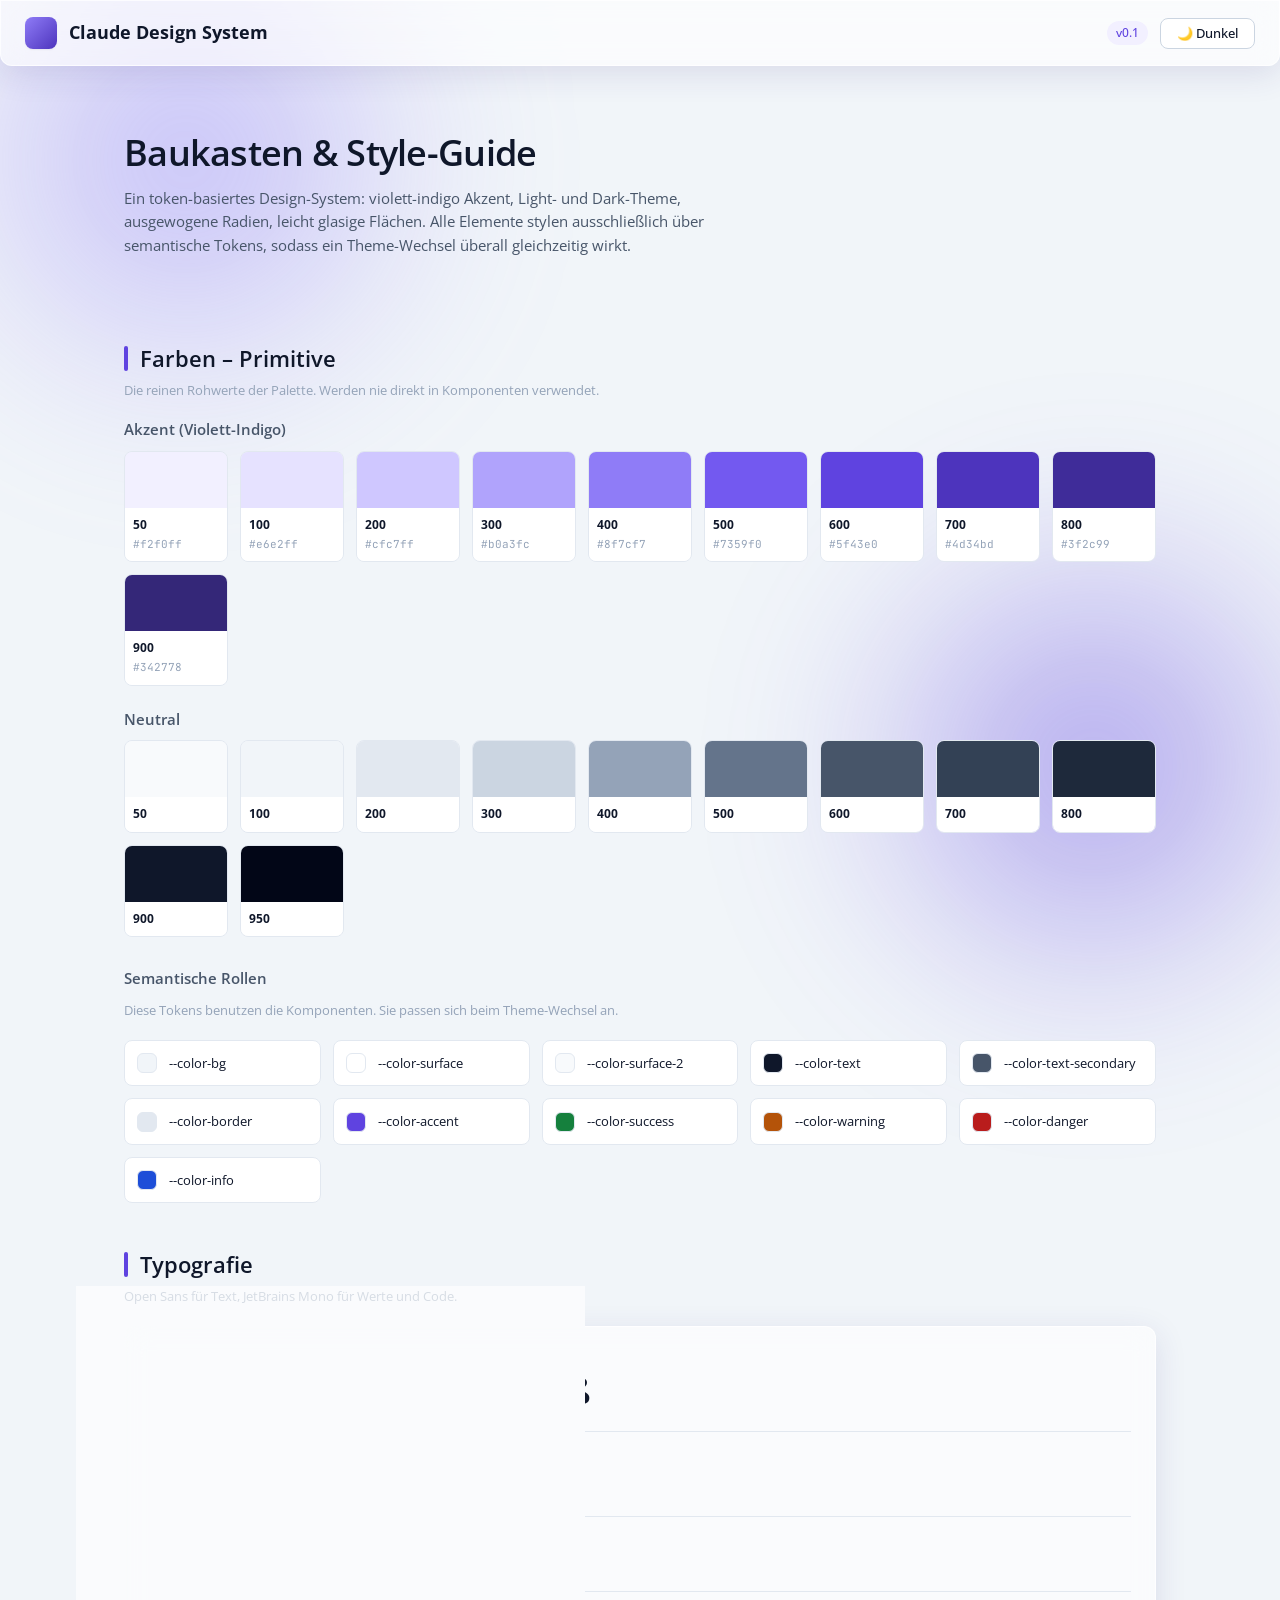
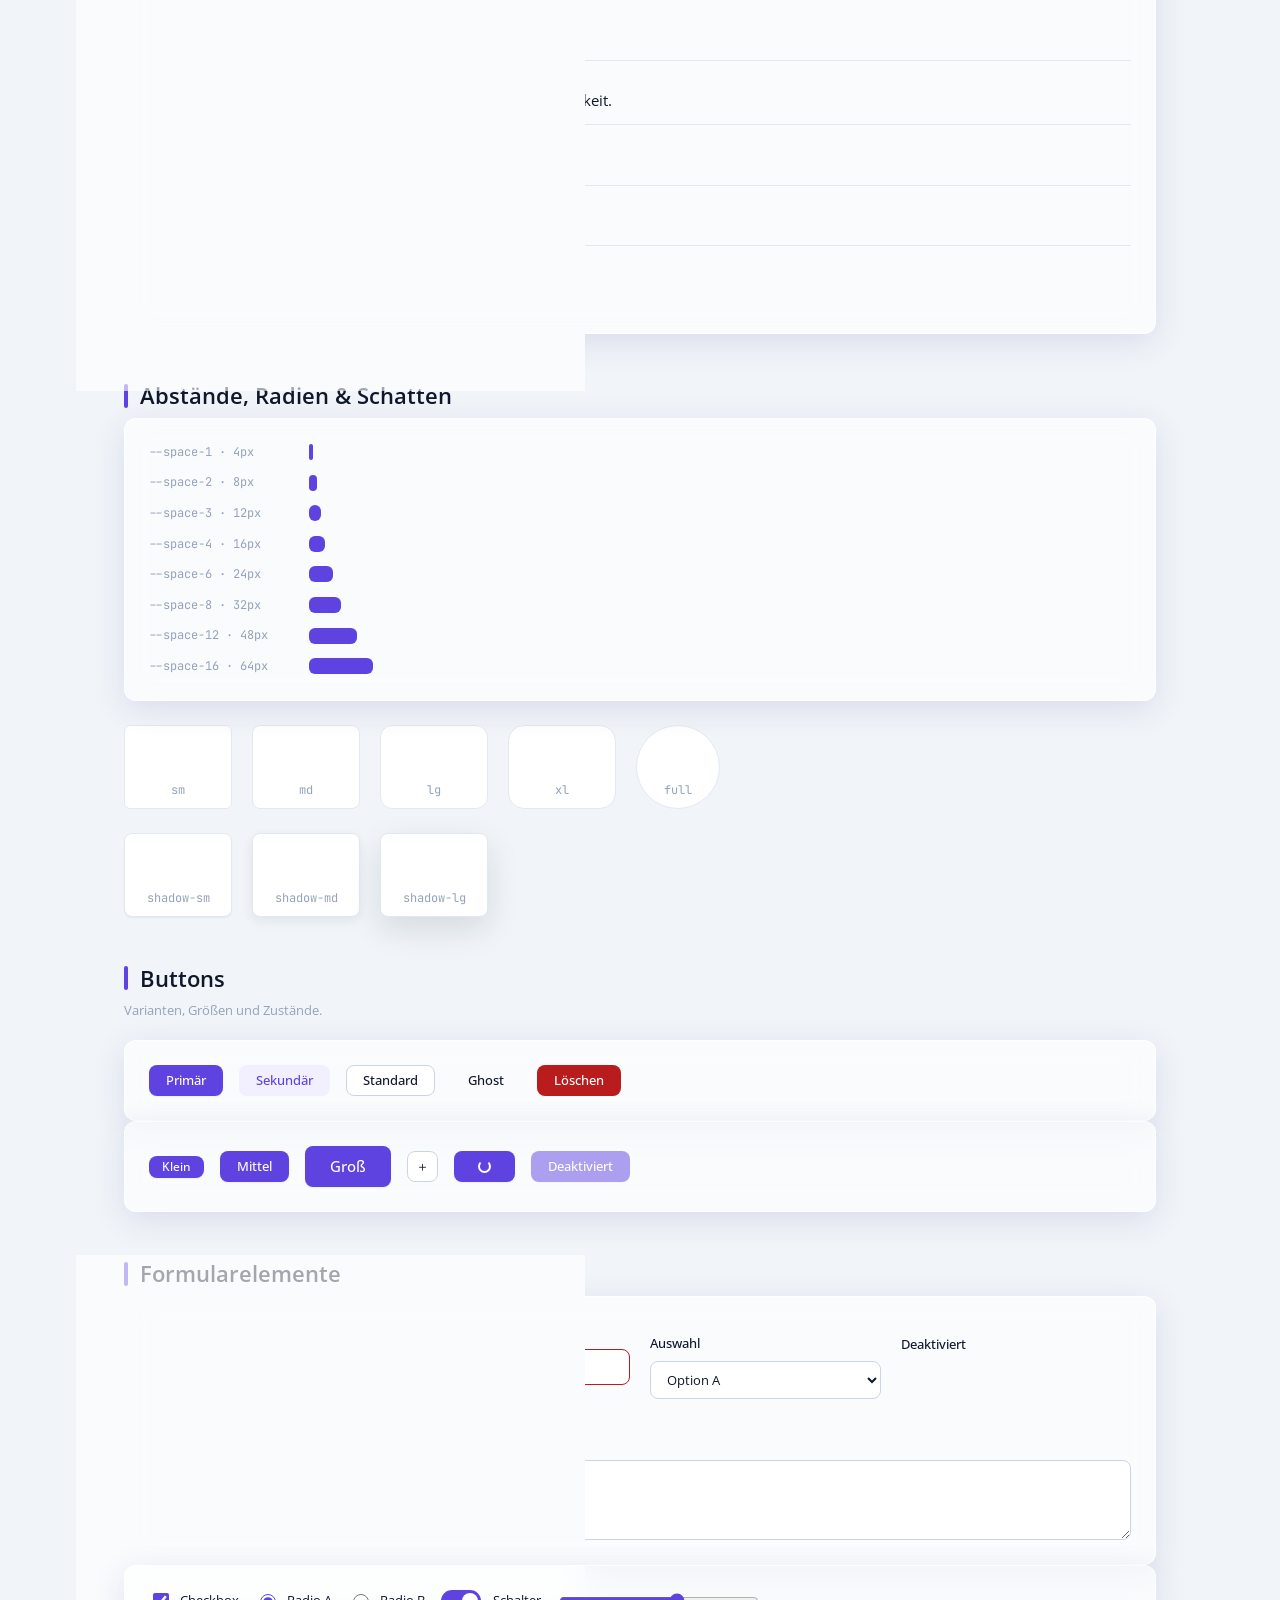
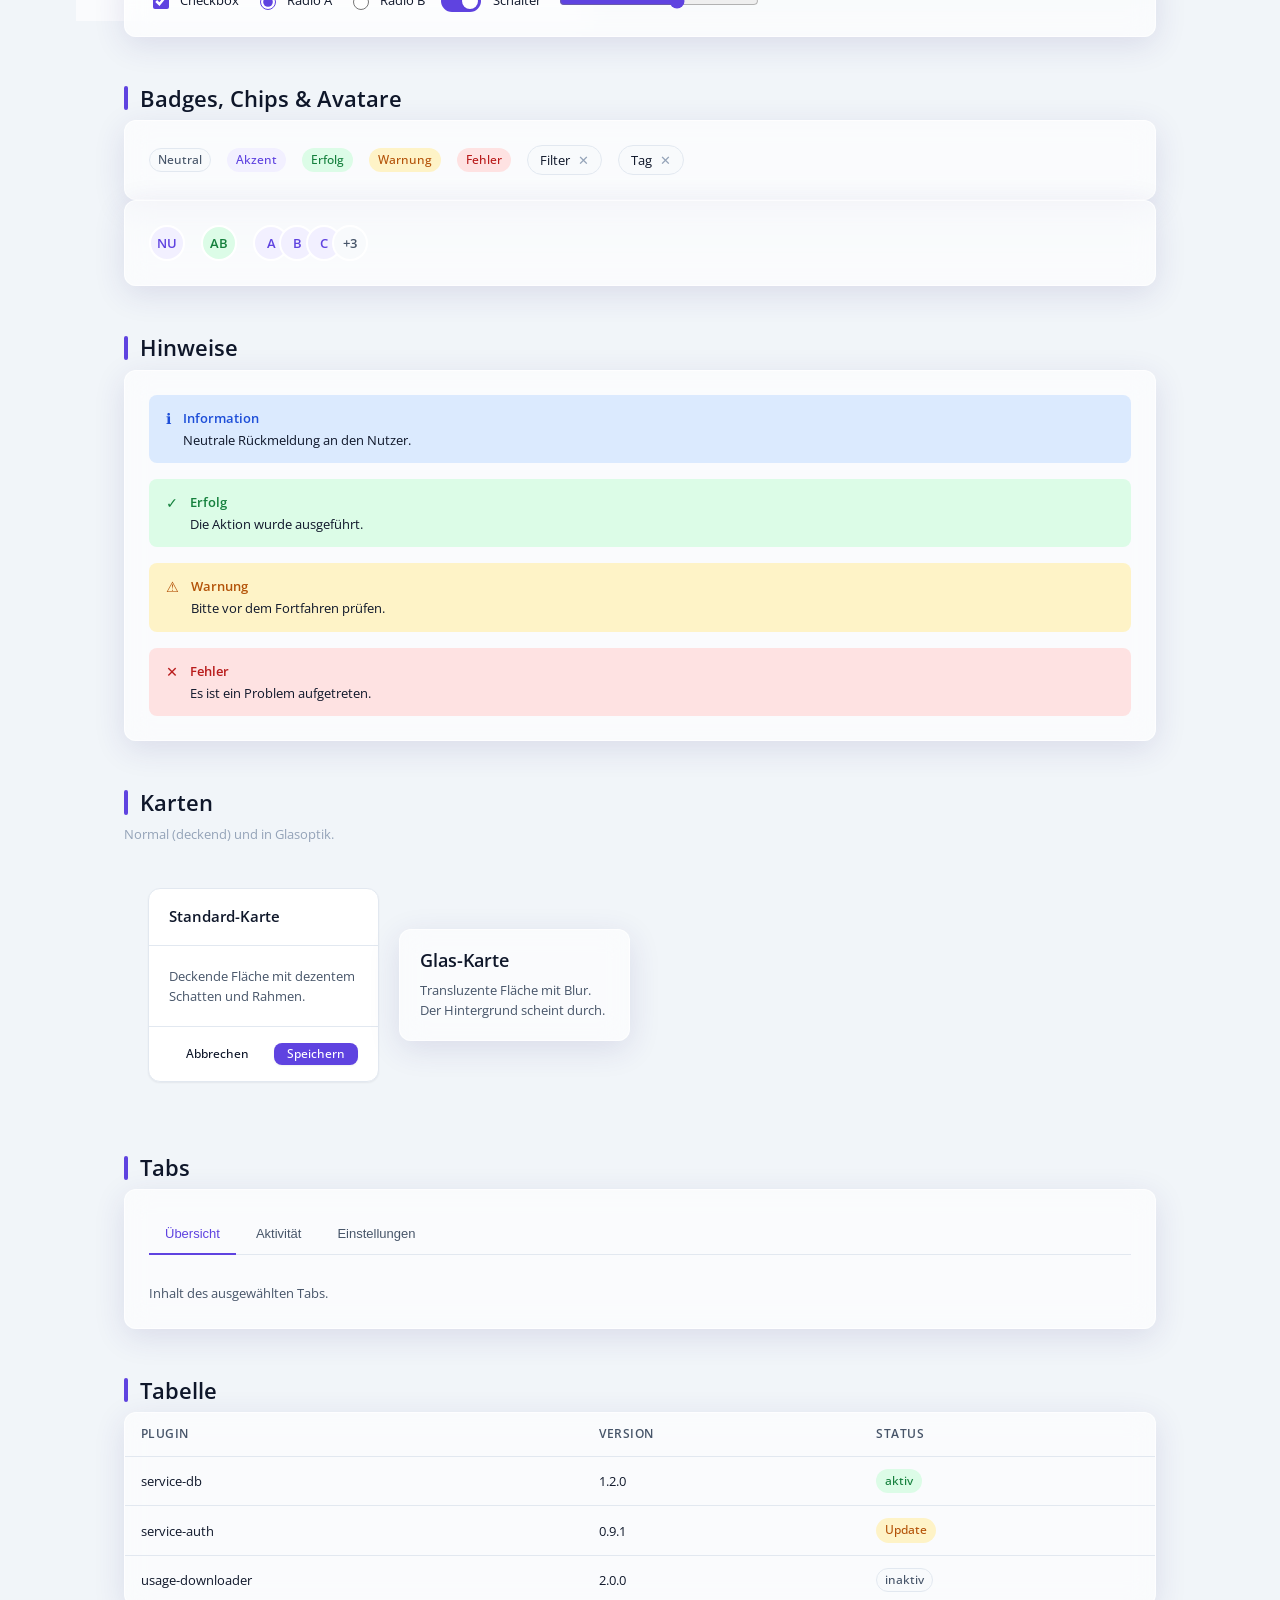
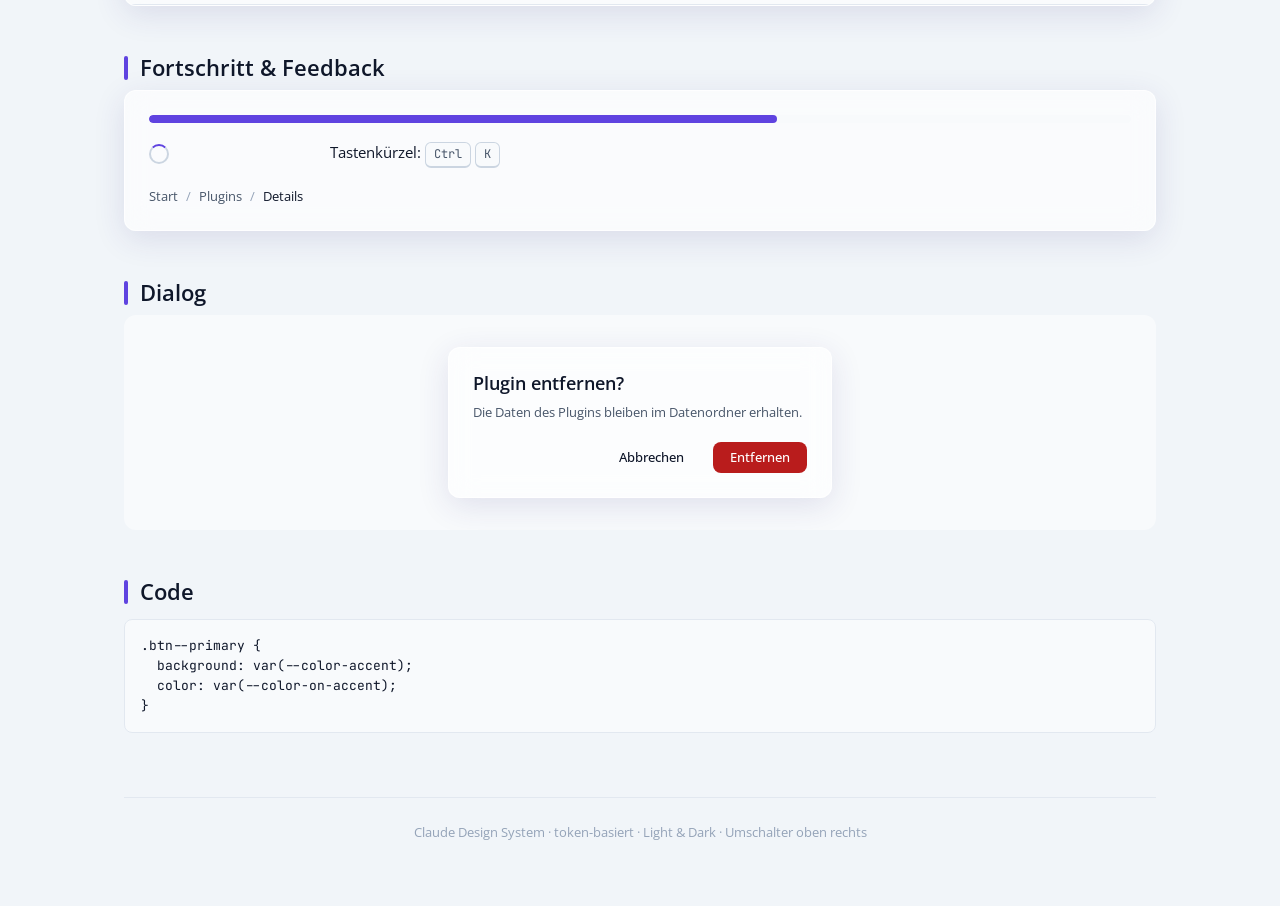
==== index.html @ 2654ea97 "Initiales Design-System: Token-Baukasten und Style-Guide Token-basiertes Design-System mit zwei Stuf" ====
<!DOCTYPE html>
<html lang="de" data-theme="light">
<head>
  <meta charset="UTF-8">
  <meta name="viewport" content="width=device-width, initial-scale=1.0">
  <title>Claude Design System – Baukasten</title>

  <!-- Schriften: Open Sans (Segoe-Alternative) + JetBrains Mono.
       Faellt bei fehlendem Netz sauber auf System-Fonts zurueck. -->
  <link rel="preconnect" href="https://fonts.googleapis.com">
  <link rel="preconnect" href="https://fonts.gstatic.com" crossorigin>
  <link href="https://fonts.googleapis.com/css2?family=Open+Sans:wght@400;500;600;700&family=JetBrains+Mono:wght@400;500&display=swap" rel="stylesheet">

  <!-- Reihenfolge wichtig: erst Tokens, dann Komponenten, dann Showcase -->
  <link rel="stylesheet" href="tokens.css">
  <link rel="stylesheet" href="components.css">
  <link rel="stylesheet" href="showcase.css">
</head>
<body>

  <!-- ---------- Kopfzeile ---------- -->
  <header class="topbar glass">
    <div class="topbar__brand">
      <span class="brand-mark" aria-hidden="true"></span>
      Claude Design System
    </div>
    <div class="topbar__actions">
      <span class="badge badge--accent">v0.1</span>
      <button class="btn" data-theme-toggle>🌙 Dunkel</button>
    </div>
  </header>

  <main class="page">

    <!-- ---------- Hero ---------- -->
    <section class="hero">
      <h1>Baukasten &amp; Style-Guide</h1>
      <p>
        Ein token-basiertes Design-System: violett-indigo Akzent, Light- und Dark-Theme,
        ausgewogene Radien, leicht glasige Flächen. Alle Elemente stylen ausschließlich über
        semantische Tokens, sodass ein Theme-Wechsel überall gleichzeitig wirkt.
      </p>
    </section>

    <!-- ================= FARBEN ================= -->
    <section class="section" id="farben">
      <h2>Farben – Primitive</h2>
      <p class="section__hint">Die reinen Rohwerte der Palette. Werden nie direkt in Komponenten verwendet.</p>

      <h3 style="font-size:var(--text-base);color:var(--color-text-secondary);margin-bottom:var(--space-3)">Akzent (Violett-Indigo)</h3>
      <div class="swatches">
        <div class="swatch"><div class="swatch__color" style="background:var(--urb-accent-50)"></div><div class="swatch__label"><b>50</b><span>#f2f0ff</span></div></div>
        <div class="swatch"><div class="swatch__color" style="background:var(--urb-accent-100)"></div><div class="swatch__label"><b>100</b><span>#e6e2ff</span></div></div>
        <div class="swatch"><div class="swatch__color" style="background:var(--urb-accent-200)"></div><div class="swatch__label"><b>200</b><span>#cfc7ff</span></div></div>
        <div class="swatch"><div class="swatch__color" style="background:var(--urb-accent-300)"></div><div class="swatch__label"><b>300</b><span>#b0a3fc</span></div></div>
        <div class="swatch"><div class="swatch__color" style="background:var(--urb-accent-400)"></div><div class="swatch__label"><b>400</b><span>#8f7cf7</span></div></div>
        <div class="swatch"><div class="swatch__color" style="background:var(--urb-accent-500)"></div><div class="swatch__label"><b>500</b><span>#7359f0</span></div></div>
        <div class="swatch"><div class="swatch__color" style="background:var(--urb-accent-600)"></div><div class="swatch__label"><b>600</b><span>#5f43e0</span></div></div>
        <div class="swatch"><div class="swatch__color" style="background:var(--urb-accent-700)"></div><div class="swatch__label"><b>700</b><span>#4d34bd</span></div></div>
        <div class="swatch"><div class="swatch__color" style="background:var(--urb-accent-800)"></div><div class="swatch__label"><b>800</b><span>#3f2c99</span></div></div>
        <div class="swatch"><div class="swatch__color" style="background:var(--urb-accent-900)"></div><div class="swatch__label"><b>900</b><span>#342778</span></div></div>
      </div>

      <h3 style="font-size:var(--text-base);color:var(--color-text-secondary);margin:var(--space-6) 0 var(--space-3)">Neutral</h3>
      <div class="swatches">
        <div class="swatch"><div class="swatch__color" style="background:var(--urb-neutral-50)"></div><div class="swatch__label"><b>50</b></div></div>
        <div class="swatch"><div class="swatch__color" style="background:var(--urb-neutral-100)"></div><div class="swatch__label"><b>100</b></div></div>
        <div class="swatch"><div class="swatch__color" style="background:var(--urb-neutral-200)"></div><div class="swatch__label"><b>200</b></div></div>
        <div class="swatch"><div class="swatch__color" style="background:var(--urb-neutral-300)"></div><div class="swatch__label"><b>300</b></div></div>
        <div class="swatch"><div class="swatch__color" style="background:var(--urb-neutral-400)"></div><div class="swatch__label"><b>400</b></div></div>
        <div class="swatch"><div class="swatch__color" style="background:var(--urb-neutral-500)"></div><div class="swatch__label"><b>500</b></div></div>
        <div class="swatch"><div class="swatch__color" style="background:var(--urb-neutral-600)"></div><div class="swatch__label"><b>600</b></div></div>
        <div class="swatch"><div class="swatch__color" style="background:var(--urb-neutral-700)"></div><div class="swatch__label"><b>700</b></div></div>
        <div class="swatch"><div class="swatch__color" style="background:var(--urb-neutral-800)"></div><div class="swatch__label"><b>800</b></div></div>
        <div class="swatch"><div class="swatch__color" style="background:var(--urb-neutral-900)"></div><div class="swatch__label"><b>900</b></div></div>
        <div class="swatch"><div class="swatch__color" style="background:var(--urb-neutral-950)"></div><div class="swatch__label"><b>950</b></div></div>
      </div>

      <h3 style="font-size:var(--text-base);color:var(--color-text-secondary);margin:var(--space-8) 0 var(--space-3)">Semantische Rollen</h3>
      <p class="section__hint">Diese Tokens benutzen die Komponenten. Sie passen sich beim Theme-Wechsel an.</p>
      <div class="roles">
        <div class="role"><span class="dot" style="background:var(--color-bg)"></span>--color-bg</div>
        <div class="role"><span class="dot" style="background:var(--color-surface)"></span>--color-surface</div>
        <div class="role"><span class="dot" style="background:var(--color-surface-2)"></span>--color-surface-2</div>
        <div class="role"><span class="dot" style="background:var(--color-text)"></span>--color-text</div>
        <div class="role"><span class="dot" style="background:var(--color-text-secondary)"></span>--color-text-secondary</div>
        <div class="role"><span class="dot" style="background:var(--color-border)"></span>--color-border</div>
        <div class="role"><span class="dot" style="background:var(--color-accent)"></span>--color-accent</div>
        <div class="role"><span class="dot" style="background:var(--color-success)"></span>--color-success</div>
        <div class="role"><span class="dot" style="background:var(--color-warning)"></span>--color-warning</div>
        <div class="role"><span class="dot" style="background:var(--color-danger)"></span>--color-danger</div>
        <div class="role"><span class="dot" style="background:var(--color-info)"></span>--color-info</div>
      </div>
    </section>

    <!-- ================= TYPOGRAFIE ================= -->
    <section class="section" id="typografie">
      <h2>Typografie</h2>
      <p class="section__hint">Open Sans für Text, JetBrains Mono für Werte und Code.</p>
      <div class="demo demo--col glass">
        <div class="type-row"><span class="meta">3xl / 700</span><span style="font-size:var(--text-3xl);font-weight:var(--font-bold)">Überschrift groß</span></div>
        <div class="type-row"><span class="meta">2xl / 600</span><span style="font-size:var(--text-2xl);font-weight:var(--font-semibold)">Abschnittstitel</span></div>
        <div class="type-row"><span class="meta">xl / 600</span><span style="font-size:var(--text-xl);font-weight:var(--font-semibold)">Sektionstitel</span></div>
        <div class="type-row"><span class="meta">lg / 500</span><span style="font-size:var(--text-lg);font-weight:var(--font-medium)">Hervorgehobener Text</span></div>
        <div class="type-row"><span class="meta">base / 400</span><span style="font-size:var(--text-base)">Fließtext in Standardgröße für gute Lesbarkeit.</span></div>
        <div class="type-row"><span class="meta">sm / 400</span><span style="font-size:var(--text-sm)">Sekundärer Text, Hilfetexte, Tabellen.</span></div>
        <div class="type-row"><span class="meta">xs / 500</span><span style="font-size:var(--text-xs);font-weight:var(--font-medium)">Labels, Badges, Metadaten</span></div>
        <div class="type-row"><span class="meta">mono</span><span style="font-family:var(--font-mono)">const tokens = getTokens();</span></div>
      </div>
    </section>

    <!-- ================= ABSTÄNDE / RADIEN / SCHATTEN ================= -->
    <section class="section" id="skalen">
      <h2>Abstände, Radien &amp; Schatten</h2>
      <div class="demo demo--col glass">
        <div class="stack">
          <div class="space-row"><span class="meta">--space-1 · 4px</span><span class="bar" style="width:4px"></span></div>
          <div class="space-row"><span class="meta">--space-2 · 8px</span><span class="bar" style="width:8px"></span></div>
          <div class="space-row"><span class="meta">--space-3 · 12px</span><span class="bar" style="width:12px"></span></div>
          <div class="space-row"><span class="meta">--space-4 · 16px</span><span class="bar" style="width:16px"></span></div>
          <div class="space-row"><span class="meta">--space-6 · 24px</span><span class="bar" style="width:24px"></span></div>
          <div class="space-row"><span class="meta">--space-8 · 32px</span><span class="bar" style="width:32px"></span></div>
          <div class="space-row"><span class="meta">--space-12 · 48px</span><span class="bar" style="width:48px"></span></div>
          <div class="space-row"><span class="meta">--space-16 · 64px</span><span class="bar" style="width:64px"></span></div>
        </div>
      </div>

      <div class="row" style="margin-top:var(--space-6)">
        <div class="box-row">
          <div class="box" style="border-radius:var(--radius-sm)">sm</div>
          <div class="box" style="border-radius:var(--radius-md)">md</div>
          <div class="box" style="border-radius:var(--radius-lg)">lg</div>
          <div class="box" style="border-radius:var(--radius-xl)">xl</div>
          <div class="box" style="border-radius:var(--radius-full);width:84px">full</div>
        </div>
      </div>
      <div class="row" style="margin-top:var(--space-6)">
        <div class="box-row">
          <div class="box" style="box-shadow:var(--shadow-sm);border-radius:var(--radius-md)">shadow-sm</div>
          <div class="box" style="box-shadow:var(--shadow-md);border-radius:var(--radius-md)">shadow-md</div>
          <div class="box" style="box-shadow:var(--shadow-lg);border-radius:var(--radius-md)">shadow-lg</div>
        </div>
      </div>
    </section>

    <!-- ================= BUTTONS ================= -->
    <section class="section" id="buttons">
      <h2>Buttons</h2>
      <p class="section__hint">Varianten, Größen und Zustände.</p>
      <div class="demo glass">
        <button class="btn btn--primary">Primär</button>
        <button class="btn btn--secondary">Sekundär</button>
        <button class="btn">Standard</button>
        <button class="btn btn--ghost">Ghost</button>
        <button class="btn btn--danger">Löschen</button>
      </div>
      <div class="demo glass">
        <button class="btn btn--primary btn--sm">Klein</button>
        <button class="btn btn--primary">Mittel</button>
        <button class="btn btn--primary btn--lg">Groß</button>
        <button class="btn btn--icon" aria-label="Hinzufügen">＋</button>
        <button class="btn btn--primary is-loading">Lädt</button>
        <button class="btn btn--primary" disabled>Deaktiviert</button>
      </div>
    </section>

    <!-- ================= FORMULARE ================= -->
    <section class="section" id="formulare">
      <h2>Formularelemente</h2>
      <div class="demo demo--grid glass">
        <div class="field">
          <label class="label" for="f1">Textfeld</label>
          <input class="input" id="f1" placeholder="Platzhalter…">
          <span class="help">Kurzer Hilfetext.</span>
        </div>
        <div class="field">
          <label class="label" for="f2">Mit Fehler</label>
          <input class="input input--error" id="f2" value="ungültig">
          <span class="help help--error">Bitte prüfen.</span>
        </div>
        <div class="field">
          <label class="label" for="f3">Auswahl</label>
          <select class="select" id="f3">
            <option>Option A</option><option>Option B</option><option>Option C</option>
          </select>
        </div>
        <div class="field">
          <label class="label" for="f4">Deaktiviert</label>
          <input class="input" id="f4" value="gesperrt" disabled>
        </div>
        <div class="field" style="grid-column:1 / -1">
          <label class="label" for="f5">Mehrzeilig</label>
          <textarea class="textarea" id="f5" placeholder="Text…"></textarea>
        </div>
      </div>
      <div class="demo glass">
        <label class="checkbox"><input type="checkbox" checked> Checkbox</label>
        <label class="radio"><input type="radio" name="r" checked> Radio A</label>
        <label class="radio"><input type="radio" name="r"> Radio B</label>
        <label class="switch"><input type="checkbox" checked><span class="switch__track"></span> Schalter</label>
        <input class="range" type="range" value="60" style="max-width:200px">
      </div>
    </section>

    <!-- ================= BADGES, TAGS, AVATARE ================= -->
    <section class="section" id="marker">
      <h2>Badges, Chips &amp; Avatare</h2>
      <div class="demo glass">
        <span class="badge">Neutral</span>
        <span class="badge badge--accent">Akzent</span>
        <span class="badge badge--success">Erfolg</span>
        <span class="badge badge--warning">Warnung</span>
        <span class="badge badge--danger">Fehler</span>
        <span class="chip">Filter <button aria-label="Entfernen">✕</button></span>
        <span class="chip">Tag <button aria-label="Entfernen">✕</button></span>
      </div>
      <div class="demo glass">
        <span class="avatar">NU</span>
        <span class="avatar" style="background:var(--color-success-soft);color:var(--color-success)">AB</span>
        <div class="avatar-group">
          <span class="avatar">A</span><span class="avatar">B</span><span class="avatar">C</span>
          <span class="avatar" style="background:var(--color-surface-2);color:var(--color-text-secondary)">+3</span>
        </div>
      </div>
    </section>

    <!-- ================= HINWEISE ================= -->
    <section class="section" id="alerts">
      <h2>Hinweise</h2>
      <div class="demo demo--col glass">
        <div class="alert alert--info"><span class="alert__icon">ℹ️</span><div><div class="alert__title">Information</div><p>Neutrale Rückmeldung an den Nutzer.</p></div></div>
        <div class="alert alert--success"><span class="alert__icon">✓</span><div><div class="alert__title">Erfolg</div><p>Die Aktion wurde ausgeführt.</p></div></div>
        <div class="alert alert--warning"><span class="alert__icon">⚠️</span><div><div class="alert__title">Warnung</div><p>Bitte vor dem Fortfahren prüfen.</p></div></div>
        <div class="alert alert--danger"><span class="alert__icon">✕</span><div><div class="alert__title">Fehler</div><p>Es ist ein Problem aufgetreten.</p></div></div>
      </div>
    </section>

    <!-- ================= KARTEN ================= -->
    <section class="section" id="karten">
      <h2>Karten</h2>
      <p class="section__hint">Normal (deckend) und in Glasoptik.</p>
      <div class="demo demo--grid">
        <div class="card">
          <div class="card__header">Standard-Karte</div>
          <div class="card__body"><p style="color:var(--color-text-secondary);font-size:var(--text-sm)">Deckende Fläche mit dezentem Schatten und Rahmen.</p></div>
          <div class="card__footer"><button class="btn btn--ghost btn--sm">Abbrechen</button><button class="btn btn--primary btn--sm">Speichern</button></div>
        </div>
        <div class="card glass">
          <div class="card__body">
            <h3 style="margin-bottom:var(--space-2)">Glas-Karte</h3>
            <p style="color:var(--color-text-secondary);font-size:var(--text-sm)">Transluzente Fläche mit Blur. Der Hintergrund scheint durch.</p>
          </div>
        </div>
      </div>
    </section>

    <!-- ================= TABS ================= -->
    <section class="section" id="tabs">
      <h2>Tabs</h2>
      <div class="demo demo--col glass">
        <div class="tabs" role="tablist">
          <button class="tab" role="tab" aria-selected="true">Übersicht</button>
          <button class="tab" role="tab" aria-selected="false">Aktivität</button>
          <button class="tab" role="tab" aria-selected="false">Einstellungen</button>
        </div>
        <p style="color:var(--color-text-secondary);font-size:var(--text-sm);padding-top:var(--space-3)">Inhalt des ausgewählten Tabs.</p>
      </div>
    </section>

    <!-- ================= TABELLE ================= -->
    <section class="section" id="tabelle">
      <h2>Tabelle</h2>
      <div class="card glass">
        <table class="table">
          <thead><tr><th>Plugin</th><th>Version</th><th>Status</th></tr></thead>
          <tbody>
            <tr><td>service-db</td><td>1.2.0</td><td><span class="badge badge--success">aktiv</span></td></tr>
            <tr><td>service-auth</td><td>0.9.1</td><td><span class="badge badge--warning">Update</span></td></tr>
            <tr><td>usage-downloader</td><td>2.0.0</td><td><span class="badge">inaktiv</span></td></tr>
          </tbody>
        </table>
      </div>
    </section>

    <!-- ================= FORTSCHRITT & FEEDBACK ================= -->
    <section class="section" id="feedback">
      <h2>Fortschritt &amp; Feedback</h2>
      <div class="demo demo--col glass">
        <div class="progress"><div class="progress__bar" style="width:64%"></div></div>
        <div class="row">
          <span class="spinner" aria-label="Lädt"></span>
          <button class="btn tooltip" data-tooltip="Ich bin ein Tooltip">Hover für Tooltip</button>
          <span>Tastenkürzel: <span class="kbd">Ctrl</span> <span class="kbd">K</span></span>
        </div>
        <nav class="breadcrumb"><a href="#">Start</a><span class="sep">/</span><a href="#">Plugins</a><span class="sep">/</span><span style="color:var(--color-text)">Details</span></nav>
      </div>
    </section>

    <!-- ================= DIALOG ================= -->
    <section class="section" id="dialog">
      <h2>Dialog</h2>
      <div class="modal-demo">
        <div class="modal glass">
          <h3 class="modal__title">Plugin entfernen?</h3>
          <p style="color:var(--color-text-secondary);font-size:var(--text-sm)">Die Daten des Plugins bleiben im Datenordner erhalten.</p>
          <div class="modal__actions">
            <button class="btn btn--ghost">Abbrechen</button>
            <button class="btn btn--danger">Entfernen</button>
          </div>
        </div>
      </div>
    </section>

    <!-- ================= CODE ================= -->
    <section class="section" id="code">
      <h2>Code</h2>
      <pre class="code-block">.btn--primary {
  background: var(--color-accent);
  color: var(--color-on-accent);
}</pre>
    </section>

    <footer class="page-footer">
      Claude Design System · token-basiert · Light &amp; Dark · Umschalter oben rechts
    </footer>
  </main>

  <script src="theme.js"></script>
</body>
</html>
---- tokens.css ----
/* ============================================================
   Design-Tokens
   Zwei Stufen:
   1. Primitive  – reine Rohwerte der Palette (ohne Bedeutung)
   2. Semantisch – geben den Primitiven eine Rolle; NUR diese
                   werden von Komponenten benutzt.
   Ein Theme (Light/Dark) biegt ausschliesslich die semantische
   Ebene um – kein Komponentencode aendert sich.
   ============================================================ */

@layer tokens {

  /* ---------- 1. Primitive: Rohwerte ---------- */
  :root {
    /* Neutrale Graustufen (leicht kuehl) */
    --urb-neutral-50:  #f8fafc;
    --urb-neutral-100: #f1f5f9;
    --urb-neutral-200: #e2e8f0;
    --urb-neutral-300: #cbd5e1;
    --urb-neutral-400: #94a3b8;
    --urb-neutral-500: #64748b;
    --urb-neutral-600: #475569;
    --urb-neutral-700: #334155;
    --urb-neutral-800: #1e293b;
    --urb-neutral-900: #0f172a;
    --urb-neutral-950: #020617;

    /* Akzent: Violett-Indigo */
    --urb-accent-50:  #f2f0ff;
    --urb-accent-100: #e6e2ff;
    --urb-accent-200: #cfc7ff;
    --urb-accent-300: #b0a3fc;
    --urb-accent-400: #8f7cf7;
    --urb-accent-500: #7359f0;
    --urb-accent-600: #5f43e0;
    --urb-accent-700: #4d34bd;
    --urb-accent-800: #3f2c99;
    --urb-accent-900: #342778;

    /* Status */
    --urb-green-500:  #16a34a;
    --urb-green-600:  #15803d;
    --urb-amber-500:  #d97706;
    --urb-amber-600:  #b45309;
    --urb-red-500:    #dc2626;
    --urb-red-600:    #b91c1c;
    --urb-blue-500:   #2563eb;
    --urb-blue-600:   #1d4ed8;

    /* ---------- Nicht-farbige Skalen (theme-unabhaengig) ---------- */

    /* Schrift */
    --font-sans: "Open Sans", "Segoe UI", Selawik, system-ui, -apple-system, sans-serif;
    --font-mono: "JetBrains Mono", "Fira Code", "Cascadia Code", ui-monospace, monospace;

    --text-xs:   0.75rem;   /* 12 */
    --text-sm:   0.8125rem; /* 13 */
    --text-base: 0.9375rem; /* 15 */
    --text-lg:   1.125rem;  /* 18 */
    --text-xl:   1.375rem;  /* 22 */
    --text-2xl:  1.75rem;   /* 28 */
    --text-3xl:  2.25rem;   /* 36 */

    --font-normal:   400;
    --font-medium:   500;
    --font-semibold: 600;
    --font-bold:     700;

    --leading-tight:  1.25;
    --leading-normal: 1.55;

    /* Abstaende (4er-Raster) */
    --space-1:  0.25rem;  /* 4  */
    --space-2:  0.5rem;   /* 8  */
    --space-3:  0.75rem;  /* 12 */
    --space-4:  1rem;     /* 16 */
    --space-5:  1.25rem;  /* 20 */
    --space-6:  1.5rem;   /* 24 */
    --space-8:  2rem;     /* 32 */
    --space-10: 2.5rem;   /* 40 */
    --space-12: 3rem;     /* 48 */
    --space-16: 4rem;     /* 64 */

    /* Radien (ausgewogen) */
    --radius-sm:   6px;
    --radius-md:   8px;
    --radius-lg:   12px;
    --radius-xl:   16px;
    --radius-full: 9999px;

    /* Grenzbreite */
    --border-thin: 1px;

    /* Uebergaenge */
    --ease: cubic-bezier(0.4, 0, 0.2, 1);
    --dur-fast: 120ms;
    --dur-med:  200ms;

    /* Glas-Unschaerfe */
    --glass-blur: 14px;
  }

  /* ---------- 2. Semantisch: Light (Standard) ---------- */
  :root,
  [data-theme="light"] {
    color-scheme: light;

    /* Flaechen & Hintergrund */
    --color-bg:            var(--urb-neutral-100);
    --color-surface:       #ffffff;
    --color-surface-2:     var(--urb-neutral-50);
    --color-surface-glass: rgba(255, 255, 255, 0.62);
    --color-glass-border:  rgba(255, 255, 255, 0.7);

    /* Text */
    --color-text:          var(--urb-neutral-900);
    --color-text-secondary:var(--urb-neutral-600);
    --color-text-muted:    var(--urb-neutral-400);
    --color-text-inverted: var(--urb-neutral-50);

    /* Linien */
    --color-border:        var(--urb-neutral-200);
    --color-border-strong: var(--urb-neutral-300);

    /* Akzent / Aktion */
    --color-accent:        var(--urb-accent-600);
    --color-accent-hover:  var(--urb-accent-700);
    --color-accent-active: var(--urb-accent-800);
    --color-accent-soft:   var(--urb-accent-50);
    --color-on-accent:     #ffffff;
    --color-focus-ring:    rgba(115, 89, 240, 0.45);

    /* Status – Vordergrund + weiche Flaechen */
    --color-success:      var(--urb-green-600);
    --color-success-soft: #dcfce7;
    --color-warning:      var(--urb-amber-600);
    --color-warning-soft: #fef3c7;
    --color-danger:       var(--urb-red-600);
    --color-danger-soft:  #fee2e2;
    --color-info:         var(--urb-blue-600);
    --color-info-soft:    #dbeafe;

    /* Schatten */
    --shadow-sm: 0 1px 2px rgba(15, 23, 42, 0.06);
    --shadow-md: 0 4px 12px rgba(15, 23, 42, 0.08);
    --shadow-lg: 0 12px 32px rgba(15, 23, 42, 0.12);
    --shadow-glass: 0 8px 32px rgba(52, 39, 120, 0.12);
  }

  /* ---------- 2. Semantisch: Dark ---------- */
  [data-theme="dark"] {
    color-scheme: dark;

    --color-bg:            var(--urb-neutral-950);
    --color-surface:       var(--urb-neutral-900);
    --color-surface-2:     var(--urb-neutral-800);
    --color-surface-glass: rgba(30, 41, 59, 0.55);
    --color-glass-border:  rgba(255, 255, 255, 0.12);

    --color-text:          var(--urb-neutral-100);
    --color-text-secondary:var(--urb-neutral-400);
    --color-text-muted:    var(--urb-neutral-500);
    --color-text-inverted: var(--urb-neutral-900);

    --color-border:        rgba(255, 255, 255, 0.10);
    --color-border-strong: rgba(255, 255, 255, 0.18);

    --color-accent:        var(--urb-accent-400);
    --color-accent-hover:  var(--urb-accent-300);
    --color-accent-active: var(--urb-accent-200);
    --color-accent-soft:   rgba(115, 89, 240, 0.16);
    --color-on-accent:     var(--urb-neutral-950);
    --color-focus-ring:    rgba(143, 124, 247, 0.55);

    --color-success:      #4ade80;
    --color-success-soft: rgba(22, 163, 74, 0.18);
    --color-warning:      #fbbf24;
    --color-warning-soft: rgba(217, 119, 6, 0.18);
    --color-danger:       #f87171;
    --color-danger-soft:  rgba(220, 38, 38, 0.20);
    --color-info:         #60a5fa;
    --color-info-soft:    rgba(37, 99, 235, 0.20);

    --shadow-sm: 0 1px 2px rgba(0, 0, 0, 0.4);
    --shadow-md: 0 4px 12px rgba(0, 0, 0, 0.45);
    --shadow-lg: 0 12px 32px rgba(0, 0, 0, 0.55);
    --shadow-glass: 0 8px 32px rgba(0, 0, 0, 0.45);
  }
}
---- components.css ----
/* ============================================================
   Komponenten
   Regel: Komponenten verwenden AUSSCHLIESSLICH semantische
   Tokens (--color-*, --space-* ...). Keine festen Farben.
   ============================================================ */

@layer base {

  *, *::before, *::after { box-sizing: border-box; }

  html { -webkit-text-size-adjust: 100%; }

  body {
    margin: 0;
    font-family: var(--font-sans);
    font-size: var(--text-base);
    line-height: var(--leading-normal);
    color: var(--color-text);
    background: var(--color-bg);
    -webkit-font-smoothing: antialiased;
    text-rendering: optimizeLegibility;
  }

  h1, h2, h3, h4 { margin: 0; line-height: var(--leading-tight); font-weight: var(--font-semibold); }
  p { margin: 0; }
  a { color: var(--color-accent); text-decoration: none; }
  a:hover { text-decoration: underline; }

  code, kbd, pre { font-family: var(--font-mono); }

  /* Einheitlicher Fokus-Ring fuer Tastaturbedienung */
  :focus-visible {
    outline: none;
    box-shadow: 0 0 0 3px var(--color-focus-ring);
    border-radius: var(--radius-sm);
  }
}

@layer components {

  /* ---------------- Buttons ---------------- */
  .btn {
    --btn-bg: var(--color-surface);
    --btn-fg: var(--color-text);
    --btn-bd: var(--color-border-strong);
    display: inline-flex;
    align-items: center;
    justify-content: center;
    gap: var(--space-2);
    padding: var(--space-2) var(--space-4);
    font-family: inherit;
    font-size: var(--text-sm);
    font-weight: var(--font-medium);
    line-height: 1;
    color: var(--btn-fg);
    background: var(--btn-bg);
    border: var(--border-thin) solid var(--btn-bd);
    border-radius: var(--radius-md);
    cursor: pointer;
    transition: background var(--dur-fast) var(--ease),
                border-color var(--dur-fast) var(--ease),
                transform var(--dur-fast) var(--ease);
    user-select: none;
    white-space: nowrap;
  }
  .btn:hover { background: var(--color-surface-2); }
  .btn:active { transform: translateY(1px); }

  .btn--primary {
    --btn-bg: var(--color-accent);
    --btn-fg: var(--color-on-accent);
    --btn-bd: transparent;
    box-shadow: var(--shadow-sm);
  }
  .btn--primary:hover { --btn-bg: var(--color-accent-hover); background: var(--color-accent-hover); }
  .btn--primary:active { --btn-bg: var(--color-accent-active); }

  .btn--secondary { --btn-bg: var(--color-accent-soft); --btn-fg: var(--color-accent); --btn-bd: transparent; }
  .btn--secondary:hover { background: var(--color-accent-soft); filter: brightness(0.97); }

  .btn--ghost { --btn-bg: transparent; --btn-bd: transparent; }
  .btn--ghost:hover { background: var(--color-surface-2); }

  .btn--danger { --btn-bg: var(--color-danger); --btn-fg: #fff; --btn-bd: transparent; }
  .btn--danger:hover { background: var(--color-danger); filter: brightness(0.93); }

  .btn--sm { padding: var(--space-1) var(--space-3); font-size: var(--text-xs); }
  .btn--lg { padding: var(--space-3) var(--space-6); font-size: var(--text-base); }
  .btn--icon { padding: var(--space-2); aspect-ratio: 1; }

  .btn:disabled, .btn[aria-disabled="true"] {
    opacity: 0.5;
    cursor: not-allowed;
    pointer-events: none;
  }

  .btn.is-loading { color: transparent; position: relative; pointer-events: none; }
  .btn.is-loading::after {
    content: "";
    position: absolute;
    width: 1em; height: 1em;
    border: 2px solid currentColor;
    border-top-color: transparent;
    border-radius: var(--radius-full);
    color: var(--btn-fg);
    animation: urb-spin 0.6s linear infinite;
  }

  /* ---------------- Formularfelder ---------------- */
  .field { display: flex; flex-direction: column; gap: var(--space-2); }
  .label { font-size: var(--text-sm); font-weight: var(--font-medium); color: var(--color-text); }
  .help  { font-size: var(--text-xs); color: var(--color-text-muted); }
  .help--error { color: var(--color-danger); }

  .input, .textarea, .select {
    width: 100%;
    padding: var(--space-2) var(--space-3);
    font-family: inherit;
    font-size: var(--text-sm);
    color: var(--color-text);
    background: var(--color-surface);
    border: var(--border-thin) solid var(--color-border-strong);
    border-radius: var(--radius-md);
    transition: border-color var(--dur-fast) var(--ease), box-shadow var(--dur-fast) var(--ease);
  }
  .input::placeholder, .textarea::placeholder { color: var(--color-text-muted); }
  .input:focus, .textarea:focus, .select:focus {
    outline: none;
    border-color: var(--color-accent);
    box-shadow: 0 0 0 3px var(--color-focus-ring);
  }
  .textarea { resize: vertical; min-height: 5rem; }
  .input--error { border-color: var(--color-danger); }
  .input:disabled, .textarea:disabled, .select:disabled {
    opacity: 0.6; cursor: not-allowed; background: var(--color-surface-2);
  }

  /* Checkbox / Radio ueber accent-color, dann app-einheitlich */
  .checkbox, .radio { display: inline-flex; align-items: center; gap: var(--space-2); font-size: var(--text-sm); cursor: pointer; }
  .checkbox input, .radio input { width: 1rem; height: 1rem; accent-color: var(--color-accent); cursor: pointer; }

  /* Switch / Toggle */
  .switch { position: relative; display: inline-flex; align-items: center; gap: var(--space-3); cursor: pointer; font-size: var(--text-sm); }
  .switch input { position: absolute; opacity: 0; width: 0; height: 0; }
  .switch__track {
    width: 40px; height: 22px;
    background: var(--color-border-strong);
    border-radius: var(--radius-full);
    transition: background var(--dur-med) var(--ease);
    flex-shrink: 0;
  }
  .switch__track::after {
    content: ""; position: absolute; top: 3px; left: 3px;
    width: 16px; height: 16px;
    background: #fff; border-radius: var(--radius-full);
    box-shadow: var(--shadow-sm);
    transition: transform var(--dur-med) var(--ease);
  }
  .switch input:checked + .switch__track { background: var(--color-accent); }
  .switch input:checked + .switch__track::after { transform: translateX(18px); }
  .switch input:focus-visible + .switch__track { box-shadow: 0 0 0 3px var(--color-focus-ring); }

  /* Range */
  .range { width: 100%; accent-color: var(--color-accent); }

  /* ---------------- Badges & Tags ---------------- */
  .badge {
    display: inline-flex; align-items: center; gap: var(--space-1);
    padding: 2px var(--space-2);
    font-size: var(--text-xs); font-weight: var(--font-medium);
    border-radius: var(--radius-full);
    background: var(--color-surface-2);
    color: var(--color-text-secondary);
    border: var(--border-thin) solid var(--color-border);
  }
  .badge--accent  { background: var(--color-accent-soft);  color: var(--color-accent);  border-color: transparent; }
  .badge--success { background: var(--color-success-soft); color: var(--color-success); border-color: transparent; }
  .badge--warning { background: var(--color-warning-soft); color: var(--color-warning); border-color: transparent; }
  .badge--danger  { background: var(--color-danger-soft);  color: var(--color-danger);  border-color: transparent; }

  .chip {
    display: inline-flex; align-items: center; gap: var(--space-2);
    padding: var(--space-1) var(--space-3);
    font-size: var(--text-sm);
    background: var(--color-surface-2);
    border: var(--border-thin) solid var(--color-border);
    border-radius: var(--radius-full);
  }
  .chip button {
    border: none; background: none; cursor: pointer; padding: 0;
    color: var(--color-text-muted); font-size: 1em; line-height: 1;
  }
  .chip button:hover { color: var(--color-text); }

  /* ---------------- Alerts / Callouts ---------------- */
  .alert {
    display: flex; gap: var(--space-3);
    padding: var(--space-3) var(--space-4);
    border-radius: var(--radius-md);
    border: var(--border-thin) solid var(--color-border);
    background: var(--color-surface-2);
    font-size: var(--text-sm);
  }
  .alert__icon { flex-shrink: 0; font-size: 1.1em; line-height: var(--leading-normal); }
  .alert__title { font-weight: var(--font-semibold); margin-bottom: 2px; }
  .alert--info    { background: var(--color-info-soft);    border-color: transparent; color: var(--color-info); }
  .alert--success { background: var(--color-success-soft); border-color: transparent; color: var(--color-success); }
  .alert--warning { background: var(--color-warning-soft); border-color: transparent; color: var(--color-warning); }
  .alert--danger  { background: var(--color-danger-soft);  border-color: transparent; color: var(--color-danger); }
  .alert p { color: var(--color-text); }

  /* ---------------- Card (mit Glas-Variante) ---------------- */
  .card {
    background: var(--color-surface);
    border: var(--border-thin) solid var(--color-border);
    border-radius: var(--radius-lg);
    box-shadow: var(--shadow-sm);
    overflow: hidden;
  }
  .card__body   { padding: var(--space-5); }
  .card__header { padding: var(--space-4) var(--space-5); border-bottom: var(--border-thin) solid var(--color-border); font-weight: var(--font-semibold); }
  .card__footer { padding: var(--space-4) var(--space-5); border-top: var(--border-thin) solid var(--color-border); display: flex; gap: var(--space-3); justify-content: flex-end; }

  /* Glasfläche: transluzent + Blur (Glassmorphism) */
  .glass {
    background: var(--color-surface-glass);
    -webkit-backdrop-filter: blur(var(--glass-blur));
    backdrop-filter: blur(var(--glass-blur));
    border: var(--border-thin) solid var(--color-glass-border);
    box-shadow: var(--shadow-glass);
  }

  /* ---------------- Tabs ---------------- */
  .tabs { display: flex; gap: var(--space-1); border-bottom: var(--border-thin) solid var(--color-border); }
  .tab {
    padding: var(--space-3) var(--space-4);
    font-size: var(--text-sm); font-weight: var(--font-medium);
    color: var(--color-text-secondary);
    background: none; border: none; cursor: pointer;
    border-bottom: 2px solid transparent;
    margin-bottom: -1px;
    transition: color var(--dur-fast) var(--ease), border-color var(--dur-fast) var(--ease);
  }
  .tab:hover { color: var(--color-text); }
  .tab[aria-selected="true"] { color: var(--color-accent); border-bottom-color: var(--color-accent); }

  /* ---------------- Tabelle ---------------- */
  .table { width: 100%; border-collapse: collapse; font-size: var(--text-sm); }
  .table th, .table td { padding: var(--space-3) var(--space-4); text-align: left; border-bottom: var(--border-thin) solid var(--color-border); }
  .table th { font-weight: var(--font-semibold); color: var(--color-text-secondary); font-size: var(--text-xs); text-transform: uppercase; letter-spacing: 0.04em; }
  .table tbody tr { transition: background var(--dur-fast) var(--ease); }
  .table tbody tr:hover { background: var(--color-surface-2); }

  /* ---------------- Tooltip (rein CSS) ---------------- */
  .tooltip { position: relative; }
  .tooltip::after {
    content: attr(data-tooltip);
    position: absolute; bottom: calc(100% + 8px); left: 50%; transform: translateX(-50%) translateY(4px);
    padding: var(--space-1) var(--space-2);
    font-size: var(--text-xs); white-space: nowrap;
    color: var(--color-text-inverted); background: var(--color-text);
    border-radius: var(--radius-sm);
    opacity: 0; pointer-events: none;
    transition: opacity var(--dur-fast) var(--ease), transform var(--dur-fast) var(--ease);
  }
  .tooltip:hover::after { opacity: 1; transform: translateX(-50%) translateY(0); }

  /* ---------------- Progress & Spinner ---------------- */
  .progress { height: 8px; width: 100%; background: var(--color-surface-2); border-radius: var(--radius-full); overflow: hidden; }
  .progress__bar { height: 100%; background: var(--color-accent); border-radius: inherit; transition: width var(--dur-med) var(--ease); }

  .spinner {
    width: 1.25rem; height: 1.25rem;
    border: 2px solid var(--color-border-strong);
    border-top-color: var(--color-accent);
    border-radius: var(--radius-full);
    animation: urb-spin 0.6s linear infinite;
  }

  /* ---------------- Avatar ---------------- */
  .avatar {
    display: inline-flex; align-items: center; justify-content: center;
    width: 2.25rem; height: 2.25rem;
    border-radius: var(--radius-full);
    background: var(--color-accent-soft); color: var(--color-accent);
    font-size: var(--text-sm); font-weight: var(--font-semibold);
    border: 2px solid var(--color-surface);
  }
  .avatar-group { display: inline-flex; }
  .avatar-group .avatar + .avatar { margin-left: -0.6rem; }

  /* ---------------- Breadcrumb ---------------- */
  .breadcrumb { display: flex; align-items: center; gap: var(--space-2); font-size: var(--text-sm); color: var(--color-text-muted); }
  .breadcrumb a { color: var(--color-text-secondary); }
  .breadcrumb .sep { color: var(--color-text-muted); }

  /* ---------------- Modal (statische Demo) ---------------- */
  .modal-demo { position: relative; padding: var(--space-8); border-radius: var(--radius-lg); background: var(--color-surface-2); overflow: hidden; }
  .modal {
    max-width: 24rem; margin: 0 auto;
    border-radius: var(--radius-lg);
    padding: var(--space-6);
  }
  .modal__title { font-size: var(--text-lg); margin-bottom: var(--space-2); }
  .modal__actions { display: flex; gap: var(--space-3); justify-content: flex-end; margin-top: var(--space-5); }

  /* ---------------- Divider, Kbd, Code ---------------- */
  .divider { height: 1px; background: var(--color-border); border: none; margin: var(--space-4) 0; }

  .kbd {
    display: inline-block; padding: 2px var(--space-2);
    font-size: var(--text-xs); font-family: var(--font-mono);
    background: var(--color-surface-2); color: var(--color-text-secondary);
    border: var(--border-thin) solid var(--color-border-strong);
    border-bottom-width: 2px;
    border-radius: var(--radius-sm);
  }

  .code-block {
    padding: var(--space-4);
    background: var(--color-surface-2);
    border: var(--border-thin) solid var(--color-border);
    border-radius: var(--radius-md);
    font-size: var(--text-sm);
    overflow-x: auto;
    color: var(--color-text);
  }
}

/* ---------------- Animationen ---------------- */
@keyframes urb-spin { to { transform: rotate(360deg); } }
---- showcase.css ----
/* ============================================================
   Showcase-Layout
   Nur fuer die Demo-Seite (index.html): Raster, Kopfzeile,
   Farbfelder, Skalen-Darstellung. Nicht Teil der Komponenten.
   ============================================================ */

@layer showcase {

  /* Farbige Verlaufs-Blobs im Hintergrund, damit der Glaseffekt sichtbar ist */
  body::before,
  body::after {
    content: "";
    position: fixed;
    z-index: -1;
    width: 45vw; height: 45vw;
    border-radius: var(--radius-full);
    filter: blur(80px);
    opacity: 0.5;
    pointer-events: none;
  }
  body::before { top: -10vw; left: -8vw;  background: radial-gradient(circle, var(--urb-accent-400), transparent 70%); }
  body::after  { bottom: -12vw; right: -8vw; background: radial-gradient(circle, var(--urb-accent-600), transparent 70%); }

  .page { max-width: 1080px; margin: 0 auto; padding: 0 var(--space-6) var(--space-16); }

  /* Sticky Kopfzeile in Glasoptik */
  .topbar {
    position: sticky; top: 0; z-index: 10;
    display: flex; align-items: center; justify-content: space-between;
    gap: var(--space-4);
    padding: var(--space-4) var(--space-6);
    margin-bottom: var(--space-10);
    border-radius: 0 0 var(--radius-lg) var(--radius-lg);
  }
  .topbar__brand { display: flex; align-items: center; gap: var(--space-3); font-weight: var(--font-bold); font-size: var(--text-lg); }
  .brand-mark {
    width: 2rem; height: 2rem; border-radius: var(--radius-md);
    background: linear-gradient(135deg, var(--urb-accent-400), var(--urb-accent-700));
    box-shadow: var(--shadow-sm);
  }
  .topbar__actions { display: flex; align-items: center; gap: var(--space-3); }

  .hero { padding: var(--space-6) 0 var(--space-10); }
  .hero h1 { font-size: var(--text-3xl); letter-spacing: -0.02em; }
  .hero p { color: var(--color-text-secondary); margin-top: var(--space-3); max-width: 40rem; }

  /* Abschnitte */
  .section { margin-top: var(--space-12); }
  .section > h2 {
    font-size: var(--text-xl);
    margin-bottom: var(--space-2);
    display: flex; align-items: center; gap: var(--space-3);
  }
  .section > h2::before {
    content: ""; width: 4px; height: 1.1em;
    background: var(--color-accent); border-radius: var(--radius-full);
  }
  .section__hint { color: var(--color-text-muted); font-size: var(--text-sm); margin-bottom: var(--space-5); }

  /* Beispiel-Container: rahmt Komponenten-Demos ein */
  .demo {
    padding: var(--space-6);
    border-radius: var(--radius-lg);
    display: flex; flex-wrap: wrap; gap: var(--space-4);
    align-items: center;
  }
  .demo--col { flex-direction: column; align-items: stretch; }
  .demo--grid { display: grid; gap: var(--space-5); grid-template-columns: repeat(auto-fill, minmax(220px, 1fr)); }

  /* Farbfelder */
  .swatches { display: grid; gap: var(--space-3); grid-template-columns: repeat(auto-fill, minmax(96px, 1fr)); }
  .swatch { border-radius: var(--radius-md); overflow: hidden; border: var(--border-thin) solid var(--color-border); font-size: var(--text-xs); }
  .swatch__color { height: 56px; }
  .swatch__label { padding: var(--space-2); background: var(--color-surface); }
  .swatch__label b { display: block; }
  .swatch__label span { color: var(--color-text-muted); font-family: var(--font-mono); font-size: 11px; }

  /* Semantische Rollen-Kacheln */
  .roles { display: grid; gap: var(--space-3); grid-template-columns: repeat(auto-fill, minmax(180px, 1fr)); }
  .role { display: flex; align-items: center; gap: var(--space-3); padding: var(--space-3); border-radius: var(--radius-md); border: var(--border-thin) solid var(--color-border); background: var(--color-surface); font-size: var(--text-sm); }
  .role .dot { width: 20px; height: 20px; border-radius: var(--radius-sm); border: var(--border-thin) solid var(--color-border); flex-shrink: 0; }

  /* Typo-Skala */
  .type-row { display: flex; align-items: baseline; gap: var(--space-4); padding: var(--space-3) 0; border-bottom: var(--border-thin) solid var(--color-border); }
  .type-row:last-child { border-bottom: none; }
  .type-row .meta { font-family: var(--font-mono); font-size: var(--text-xs); color: var(--color-text-muted); width: 8rem; flex-shrink: 0; }

  /* Spacing-Skala */
  .space-row { display: flex; align-items: center; gap: var(--space-4); font-size: var(--text-sm); }
  .space-row .bar { height: 16px; background: var(--color-accent); border-radius: var(--radius-sm); }
  .space-row .meta { font-family: var(--font-mono); font-size: var(--text-xs); color: var(--color-text-muted); width: 9rem; }

  /* Radius- & Schatten-Demos */
  .box-row { display: flex; flex-wrap: wrap; gap: var(--space-5); }
  .box {
    width: 108px; height: 84px;
    display: flex; align-items: flex-end; justify-content: center;
    padding: var(--space-2);
    background: var(--color-surface);
    border: var(--border-thin) solid var(--color-border);
    font-size: var(--text-xs); color: var(--color-text-muted); font-family: var(--font-mono);
  }

  .stack { display: flex; flex-direction: column; gap: var(--space-3); }
  .row   { display: flex; flex-wrap: wrap; gap: var(--space-3); align-items: center; }

  footer.page-footer {
    margin-top: var(--space-16);
    padding-top: var(--space-6);
    border-top: var(--border-thin) solid var(--color-border);
    color: var(--color-text-muted); font-size: var(--text-sm);
    text-align: center;
  }

  @media (max-width: 640px) {
    .type-row { flex-direction: column; gap: var(--space-1); }
    .type-row .meta { width: auto; }
  }
}
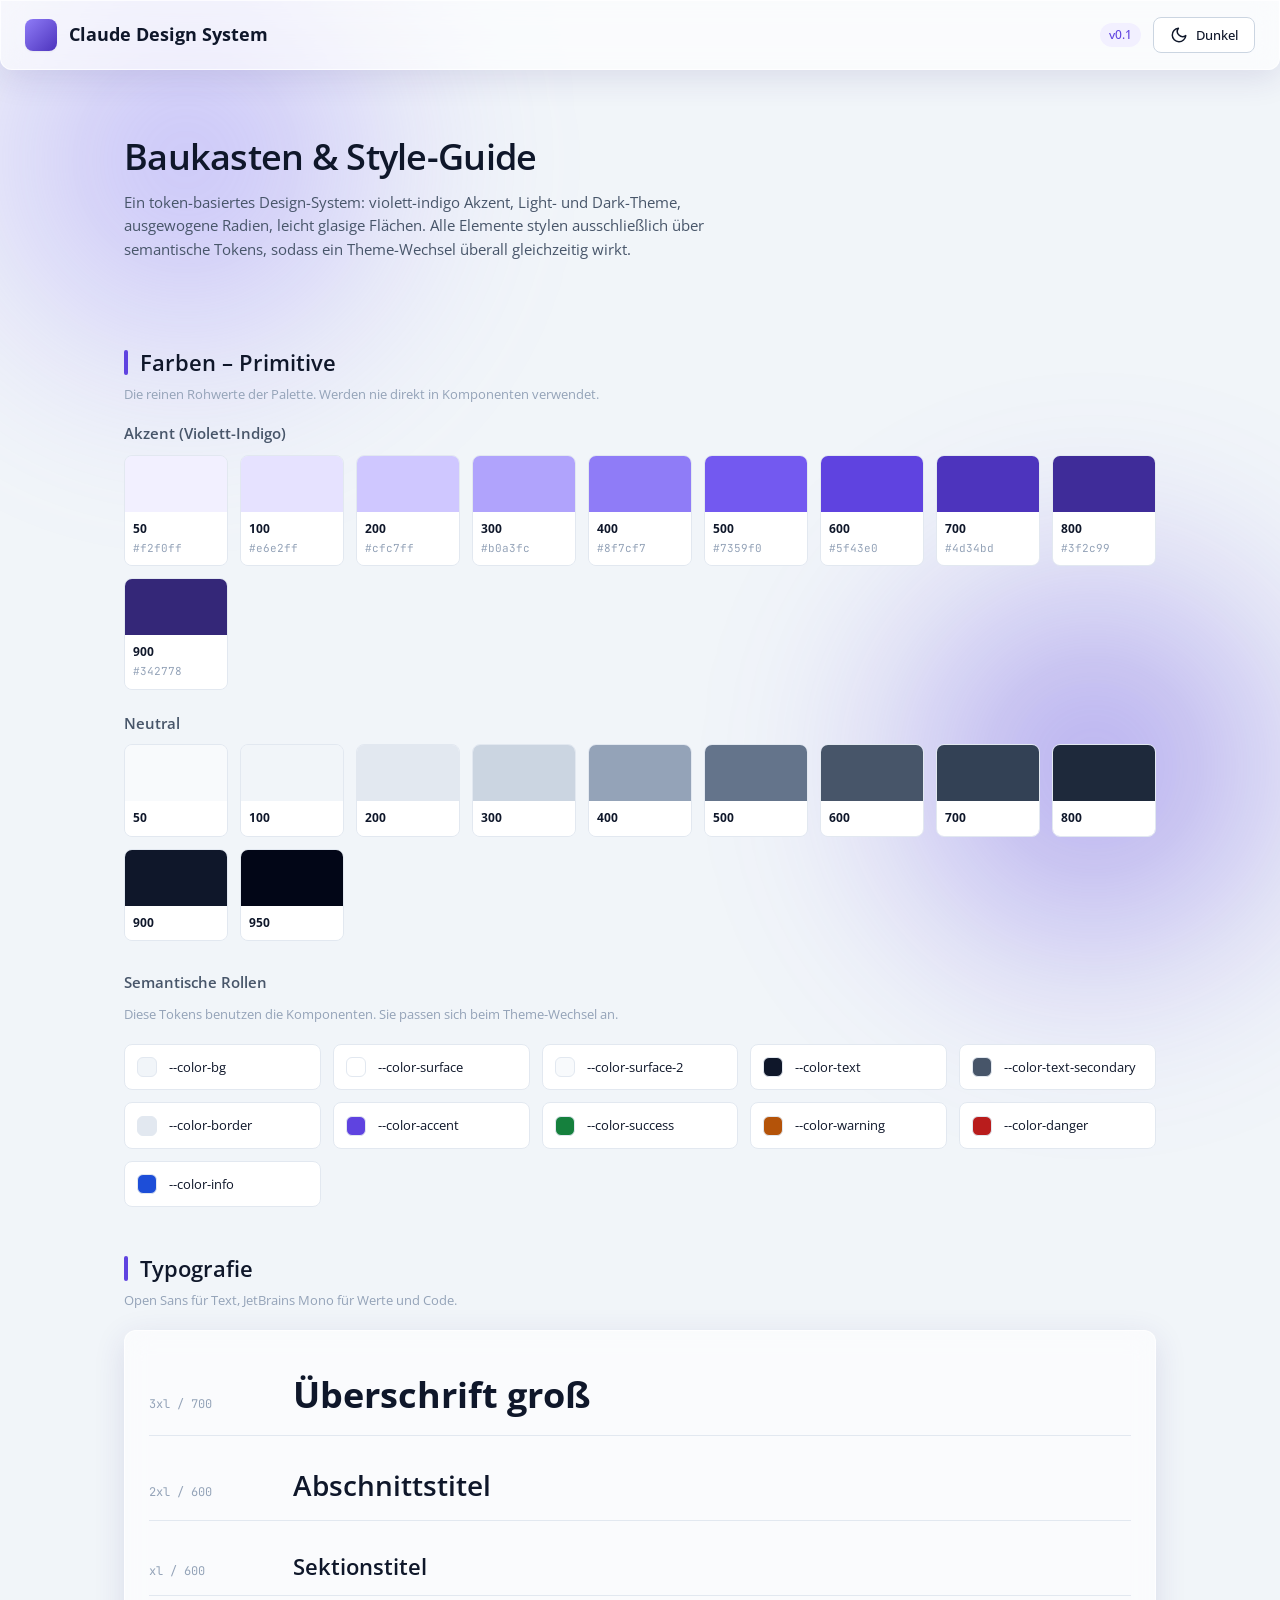
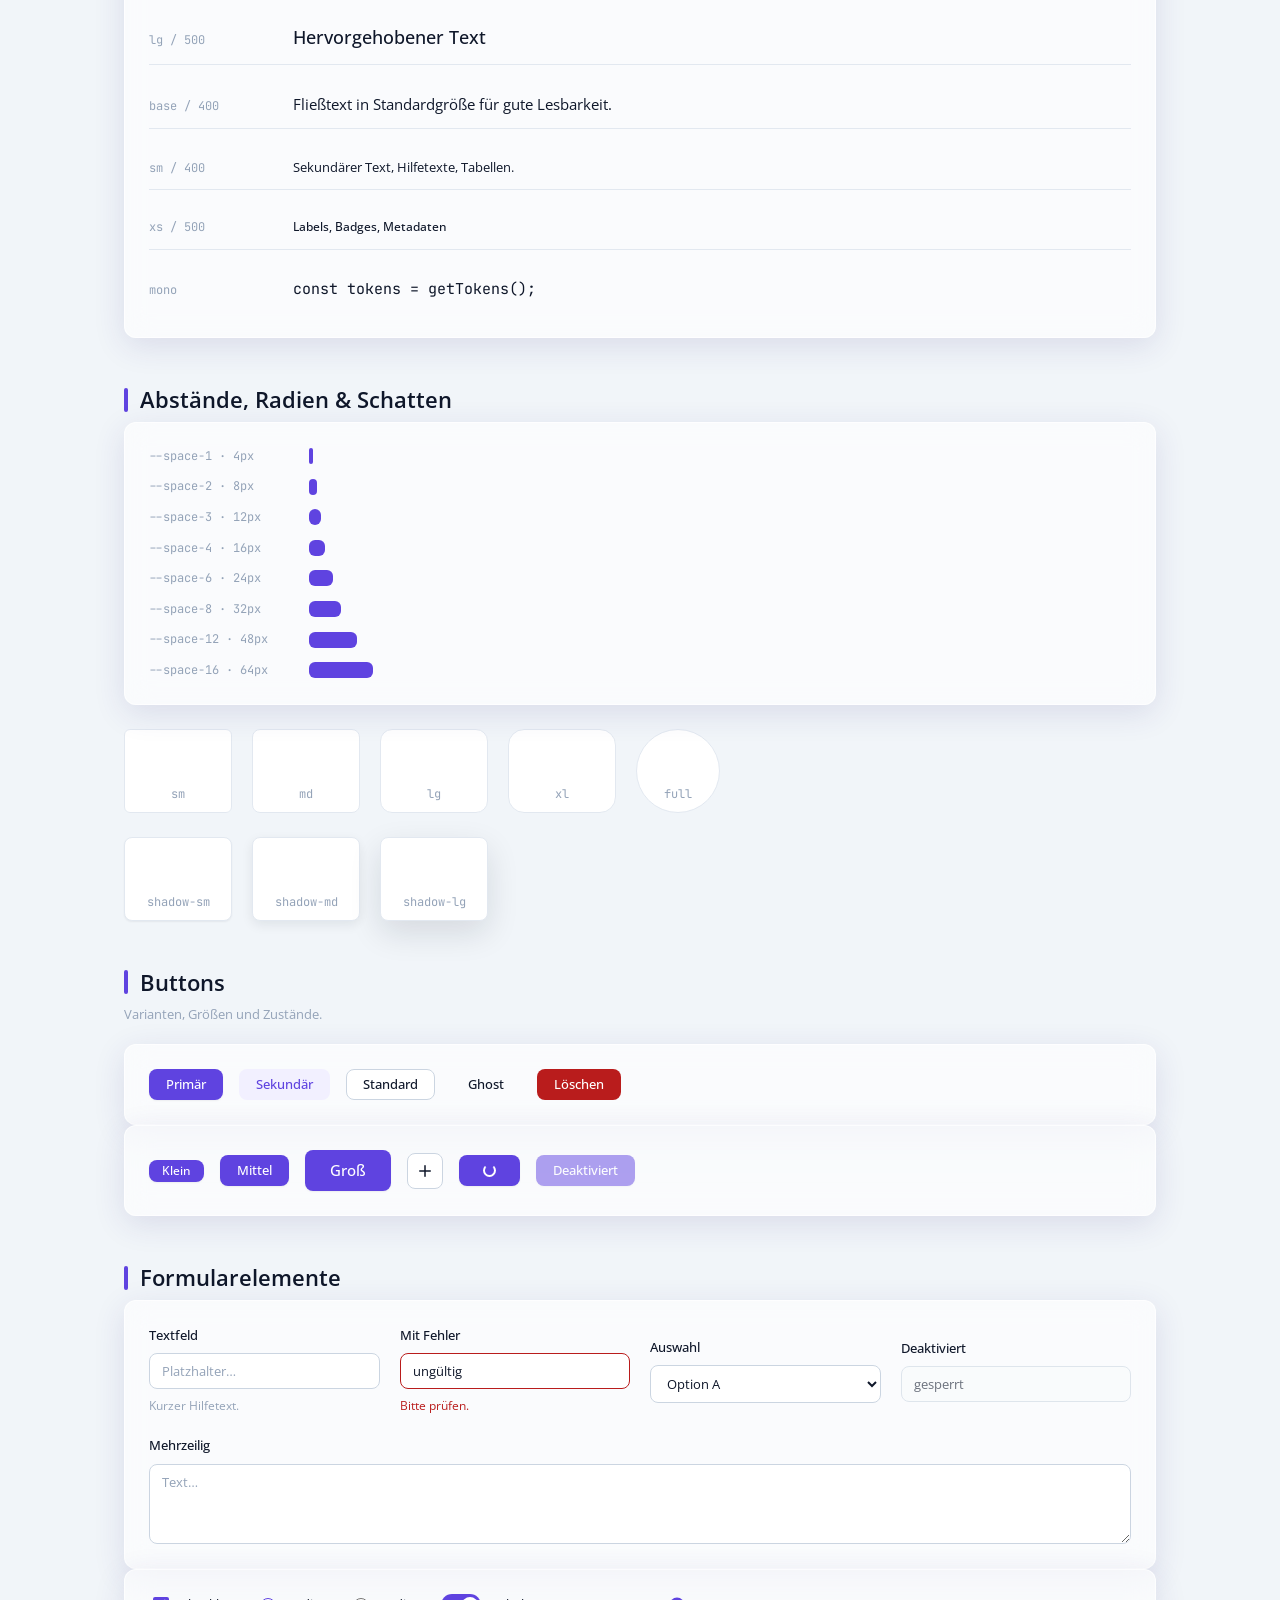
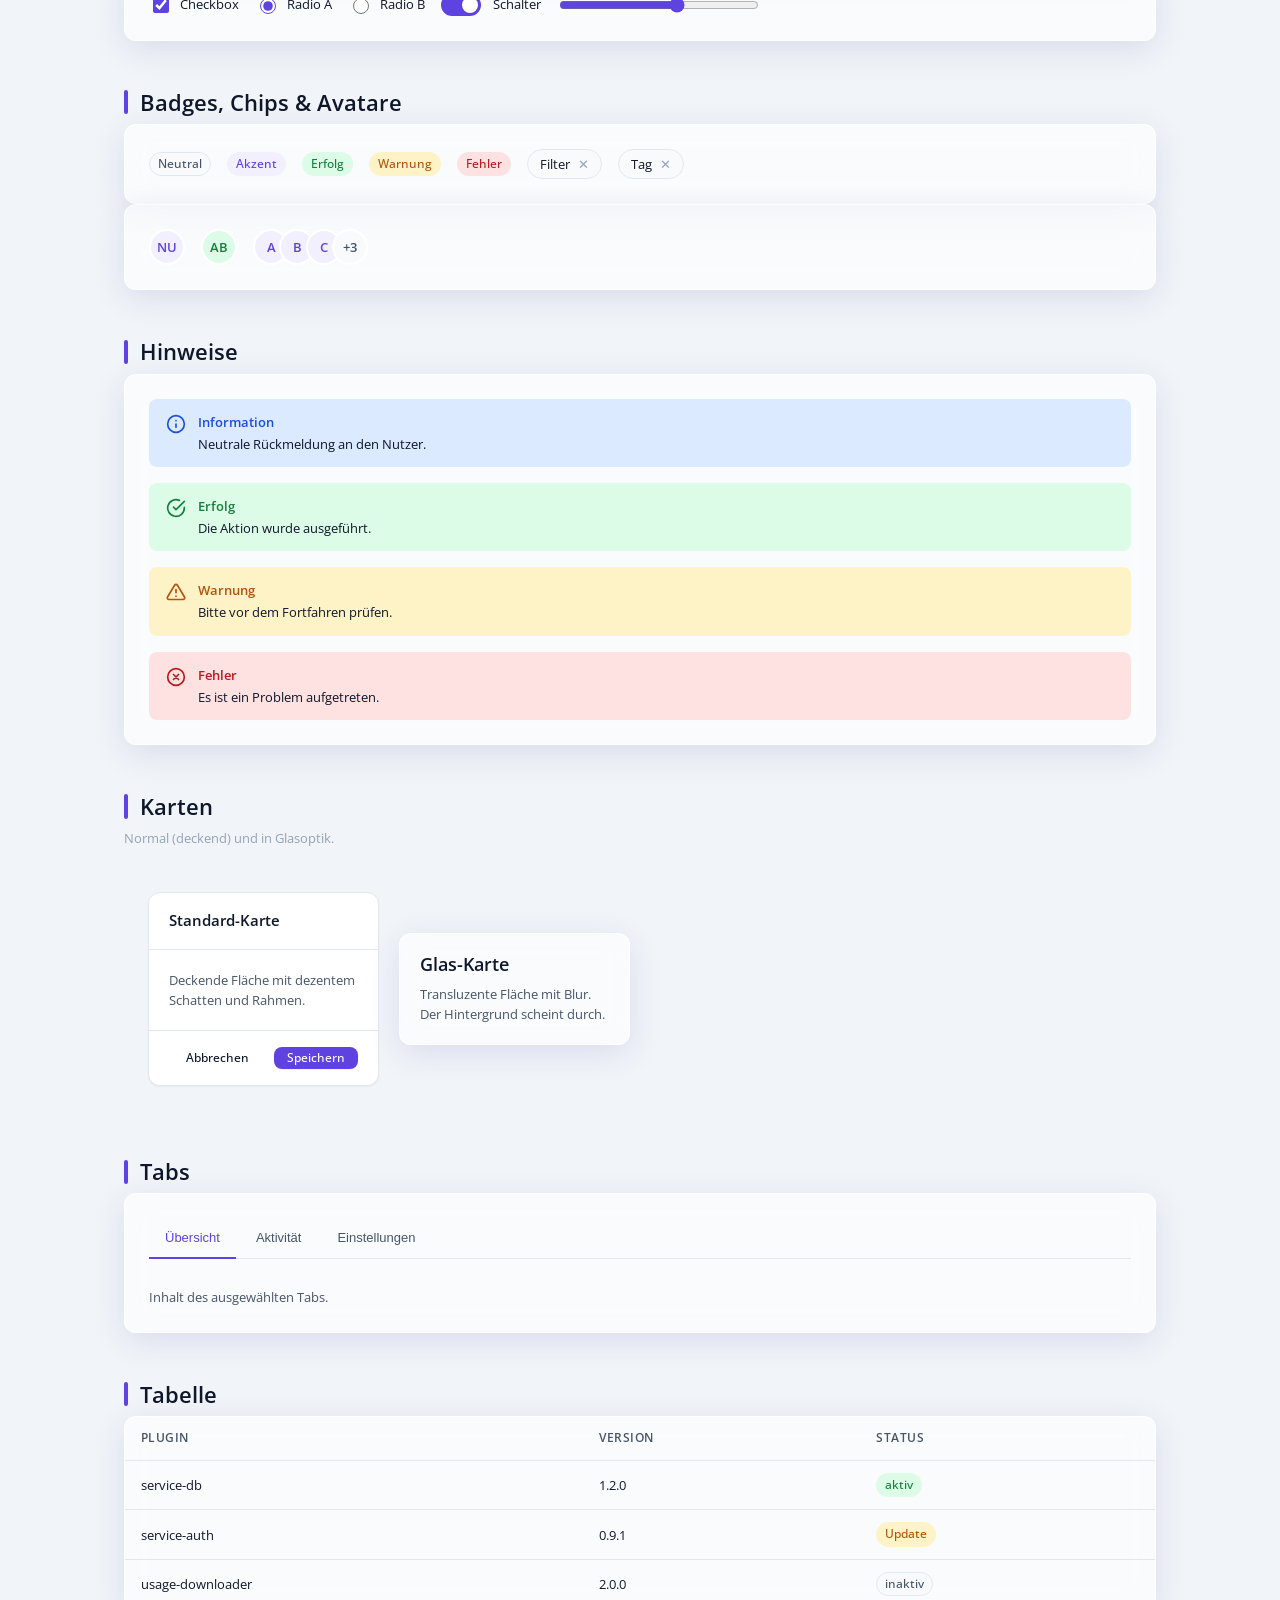
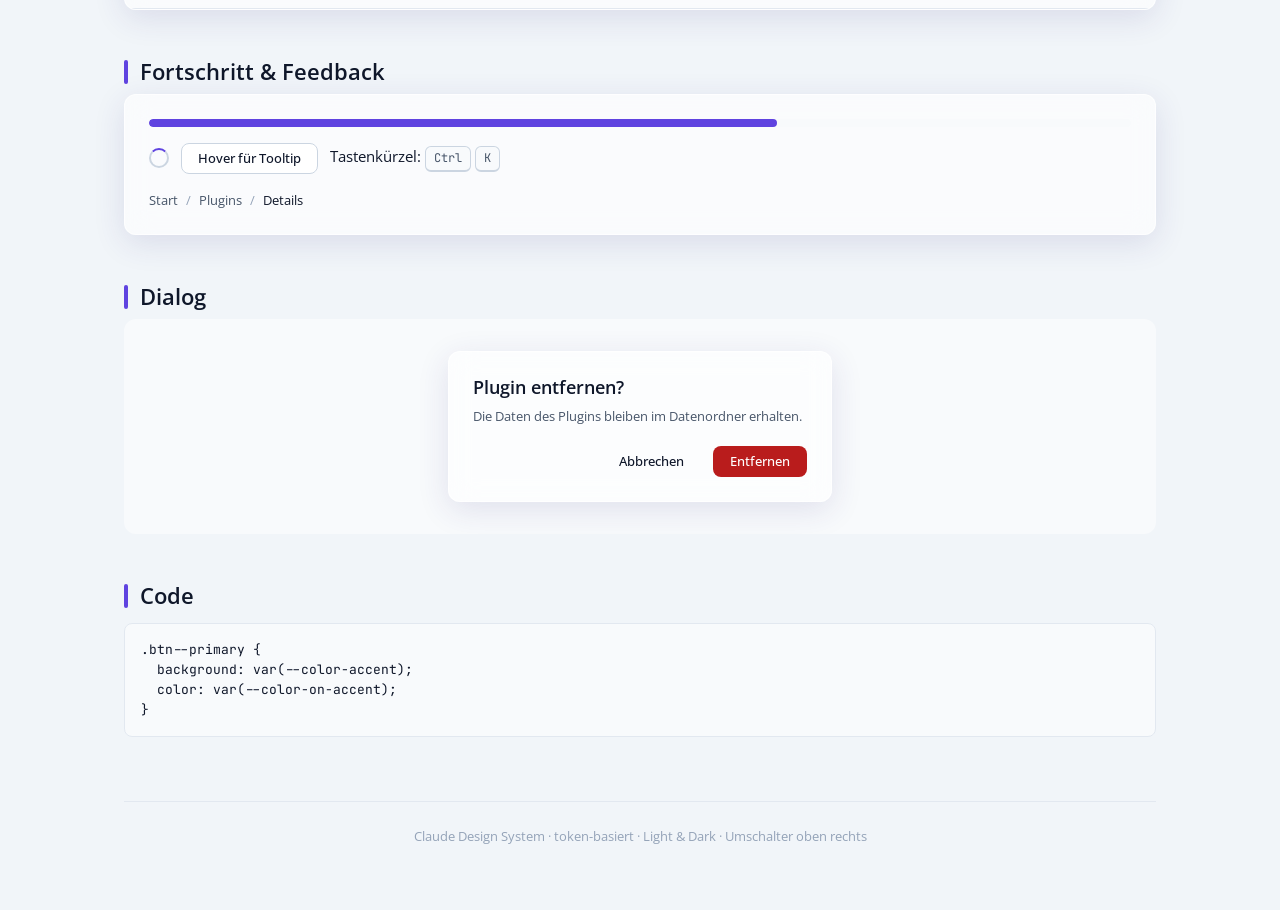
==== commit a0f6919e: "Emoji-Symbole im Design-System durch Icons ersetzt Die Showcase-Seite verwendet nun die Linien-Icons" ====
--- a/index.html
+++ b/index.html
@@ -17,6 +17,18 @@
   <link rel="stylesheet" href="showcase.css">
 </head>
 <body>
+
+  <!-- Icon-Symbole fuer diese Seite (Auszug aus icons.svg, dort die volle Sammlung).
+       Inline eingebettet, damit <use href="#id"> ohne Server zuverlaessig rendert. -->
+  <svg style="display:none" aria-hidden="true">
+    <symbol id="plus" viewBox="0 0 24 24" fill="none" stroke="currentColor" stroke-width="2" stroke-linecap="round" stroke-linejoin="round"><path d="M12 5v14M5 12h14"/></symbol>
+    <symbol id="info" viewBox="0 0 24 24" fill="none" stroke="currentColor" stroke-width="2" stroke-linecap="round" stroke-linejoin="round"><circle cx="12" cy="12" r="10"/><path d="M12 16v-4M12 8h.01"/></symbol>
+    <symbol id="check-circle" viewBox="0 0 24 24" fill="none" stroke="currentColor" stroke-width="2" stroke-linecap="round" stroke-linejoin="round"><path d="M22 11.08V12a10 10 0 1 1-5.93-9.14"/><path d="M22 4 12 14.01l-3-3"/></symbol>
+    <symbol id="alert-triangle" viewBox="0 0 24 24" fill="none" stroke="currentColor" stroke-width="2" stroke-linecap="round" stroke-linejoin="round"><path d="M10.29 3.86 1.82 18a2 2 0 0 0 1.71 3h16.94a2 2 0 0 0 1.71-3L13.71 3.86a2 2 0 0 0-3.42 0z"/><path d="M12 9v4M12 17h.01"/></symbol>
+    <symbol id="x-circle" viewBox="0 0 24 24" fill="none" stroke="currentColor" stroke-width="2" stroke-linecap="round" stroke-linejoin="round"><circle cx="12" cy="12" r="10"/><path d="M15 9l-6 6M9 9l6 6"/></symbol>
+    <symbol id="moon" viewBox="0 0 24 24" fill="none" stroke="currentColor" stroke-width="2" stroke-linecap="round" stroke-linejoin="round"><path d="M21 12.79A9 9 0 1 1 11.21 3 7 7 0 0 0 21 12.79z"/></symbol>
+    <symbol id="sun" viewBox="0 0 24 24" fill="none" stroke="currentColor" stroke-width="2" stroke-linecap="round" stroke-linejoin="round"><circle cx="12" cy="12" r="5"/><path d="M12 1v2M12 21v2M4.22 4.22l1.42 1.42M18.36 18.36l1.42 1.42M1 12h2M21 12h2M4.22 19.78l1.42-1.42M18.36 5.64l1.42-1.42"/></symbol>
+  </svg>
 
   <!-- ---------- Kopfzeile ---------- -->
   <header class="topbar glass">
@@ -158,7 +170,7 @@
         <button class="btn btn--primary btn--sm">Klein</button>
         <button class="btn btn--primary">Mittel</button>
         <button class="btn btn--primary btn--lg">Groß</button>
-        <button class="btn btn--icon" aria-label="Hinzufügen">＋</button>
+        <button class="btn btn--icon" aria-label="Hinzufügen"><svg class="icon" style="--icon-size:18px" aria-hidden="true"><use href="#plus"></use></svg></button>
         <button class="btn btn--primary is-loading">Lädt</button>
         <button class="btn btn--primary" disabled>Deaktiviert</button>
       </div>
@@ -228,10 +240,10 @@
     <section class="section" id="alerts">
       <h2>Hinweise</h2>
       <div class="demo demo--col glass">
-        <div class="alert alert--info"><span class="alert__icon">ℹ️</span><div><div class="alert__title">Information</div><p>Neutrale Rückmeldung an den Nutzer.</p></div></div>
-        <div class="alert alert--success"><span class="alert__icon">✓</span><div><div class="alert__title">Erfolg</div><p>Die Aktion wurde ausgeführt.</p></div></div>
-        <div class="alert alert--warning"><span class="alert__icon">⚠️</span><div><div class="alert__title">Warnung</div><p>Bitte vor dem Fortfahren prüfen.</p></div></div>
-        <div class="alert alert--danger"><span class="alert__icon">✕</span><div><div class="alert__title">Fehler</div><p>Es ist ein Problem aufgetreten.</p></div></div>
+        <div class="alert alert--info"><span class="alert__icon"><svg class="icon" style="--icon-size:20px" aria-hidden="true"><use href="#info"></use></svg></span><div><div class="alert__title">Information</div><p>Neutrale Rückmeldung an den Nutzer.</p></div></div>
+        <div class="alert alert--success"><span class="alert__icon"><svg class="icon" style="--icon-size:20px" aria-hidden="true"><use href="#check-circle"></use></svg></span><div><div class="alert__title">Erfolg</div><p>Die Aktion wurde ausgeführt.</p></div></div>
+        <div class="alert alert--warning"><span class="alert__icon"><svg class="icon" style="--icon-size:20px" aria-hidden="true"><use href="#alert-triangle"></use></svg></span><div><div class="alert__title">Warnung</div><p>Bitte vor dem Fortfahren prüfen.</p></div></div>
+        <div class="alert alert--danger"><span class="alert__icon"><svg class="icon" style="--icon-size:20px" aria-hidden="true"><use href="#x-circle"></use></svg></span><div><div class="alert__title">Fehler</div><p>Es ist ein Problem aufgetreten.</p></div></div>
       </div>
     </section>
 
--- a/components.css
+++ b/components.css
@@ -325,6 +325,15 @@
     overflow-x: auto;
     color: var(--color-text);
   }
+
+  /* Icon: einfarbig ueber currentColor, Groesse ueber --icon-size */
+  .icon {
+    width: var(--icon-size, 1.25rem);
+    height: var(--icon-size, 1.25rem);
+    display: inline-block;
+    vertical-align: middle;
+    flex-shrink: 0;
+  }
 }
 
 /* ---------------- Animationen ---------------- */
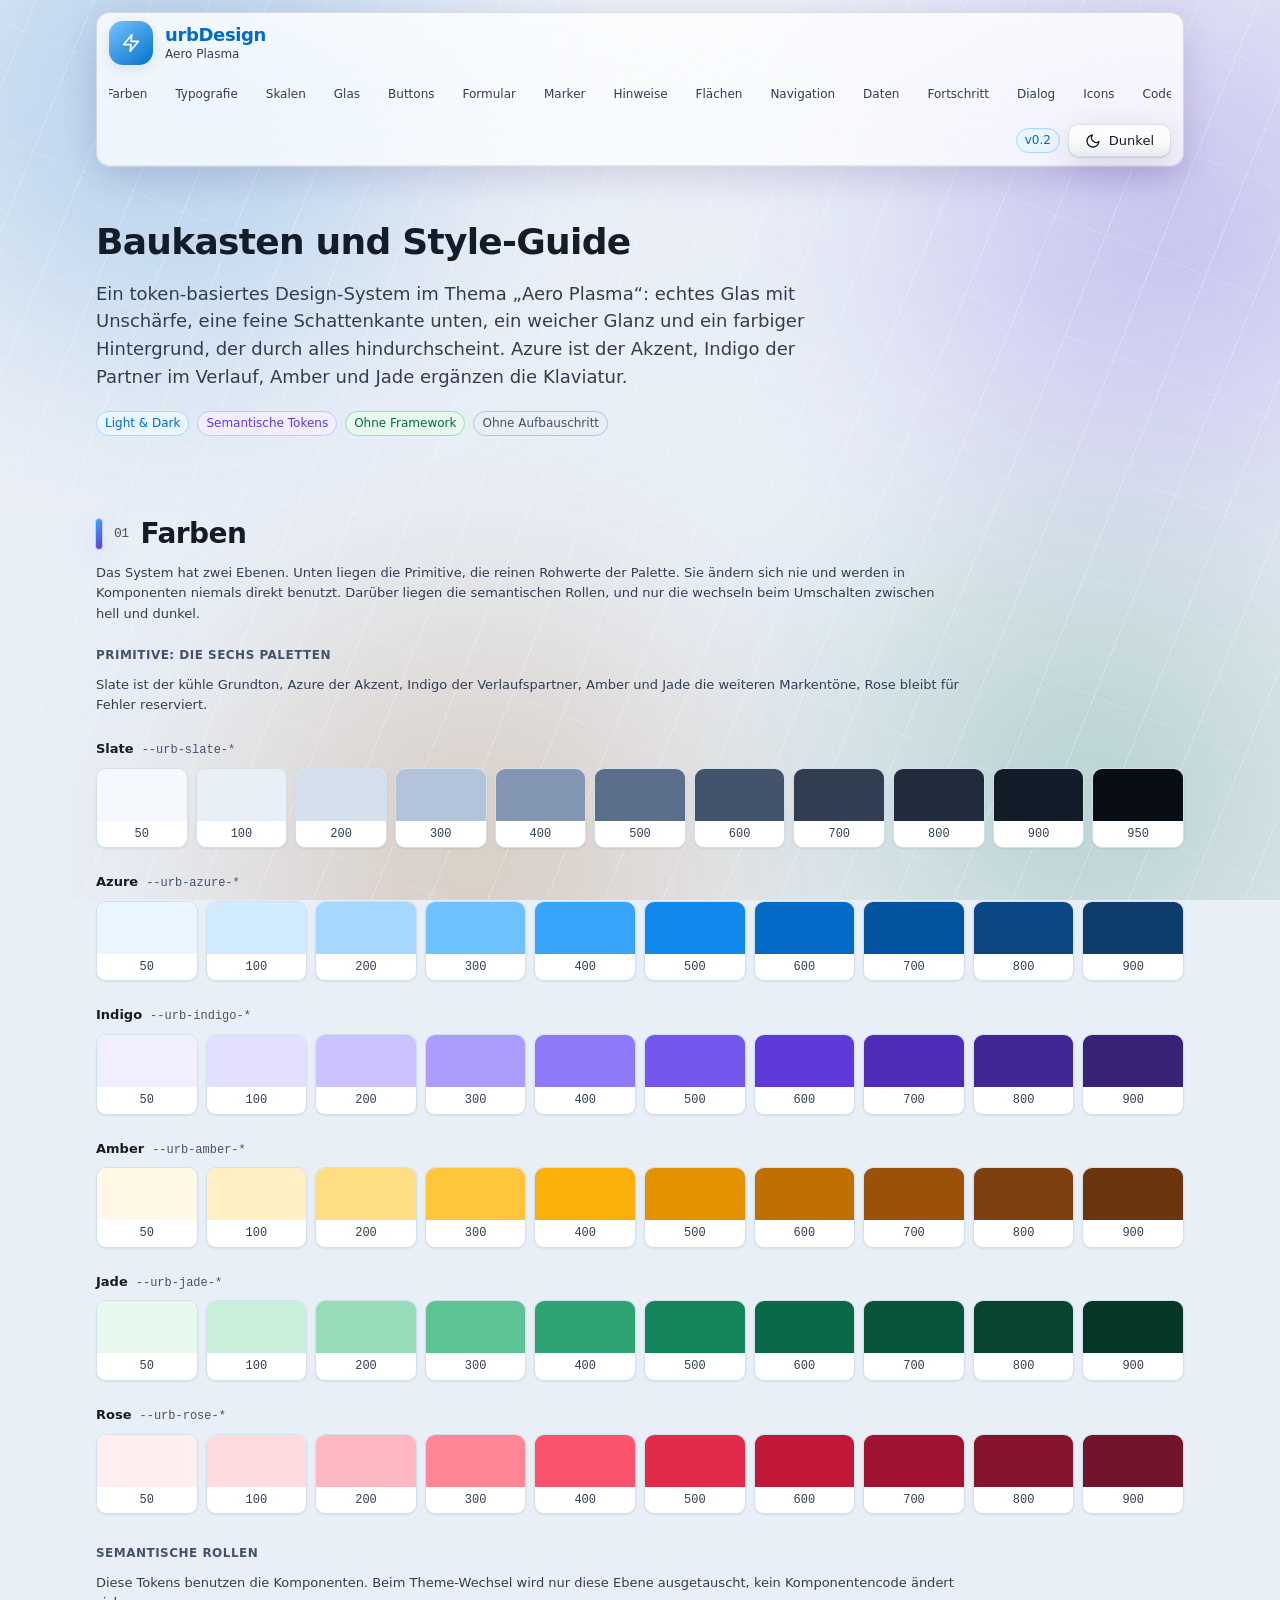
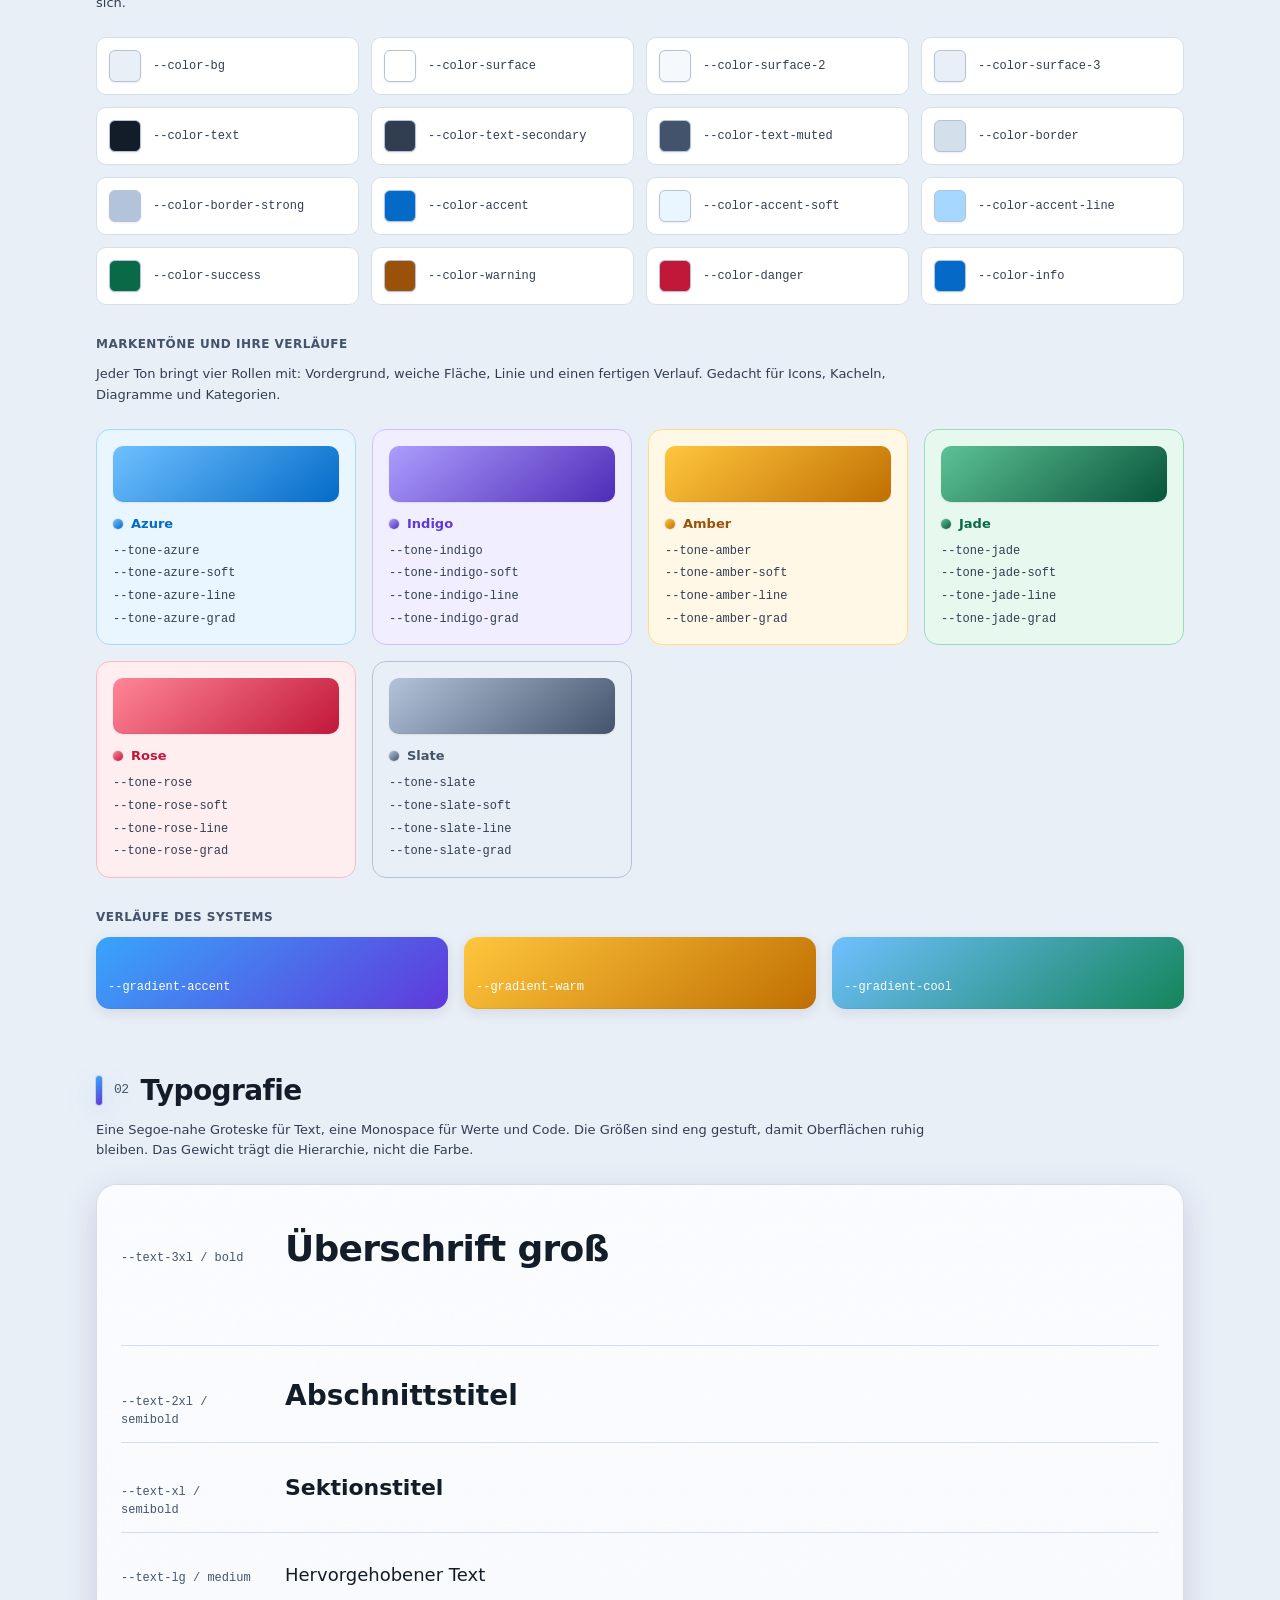
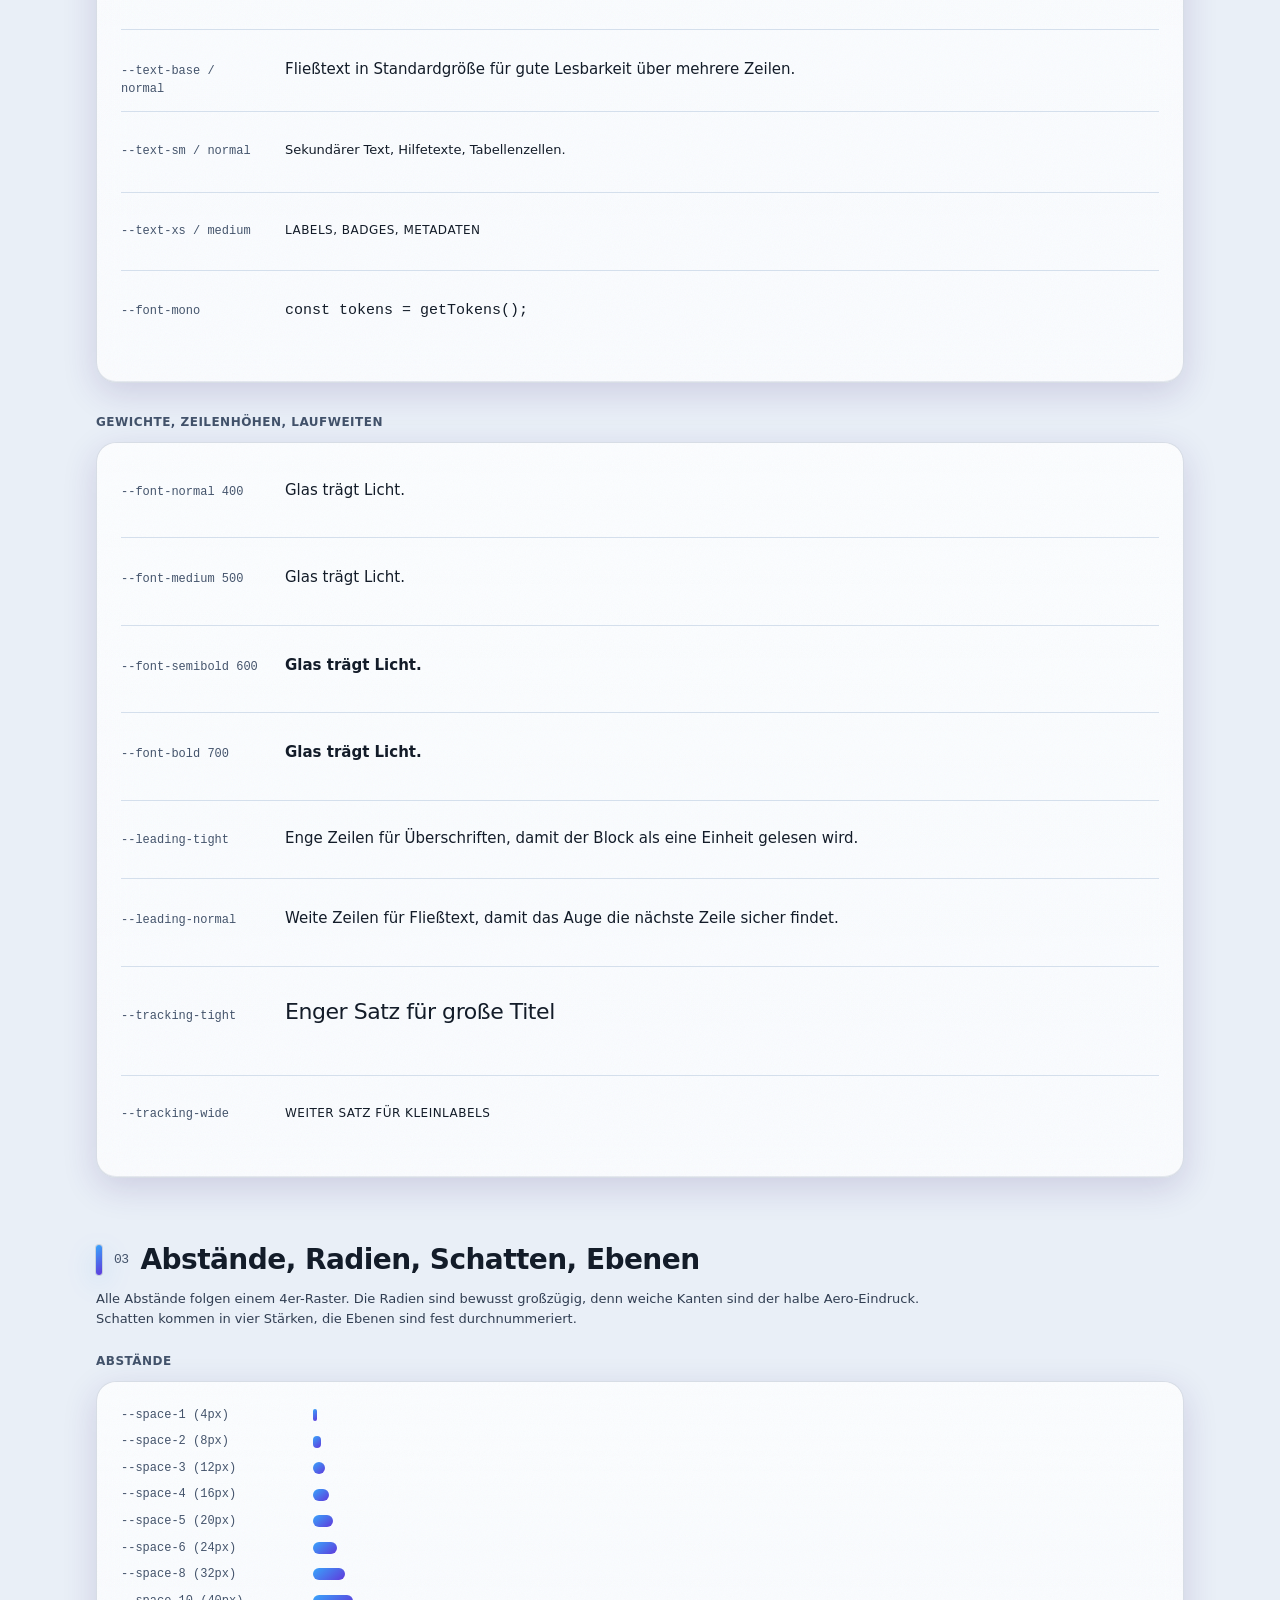
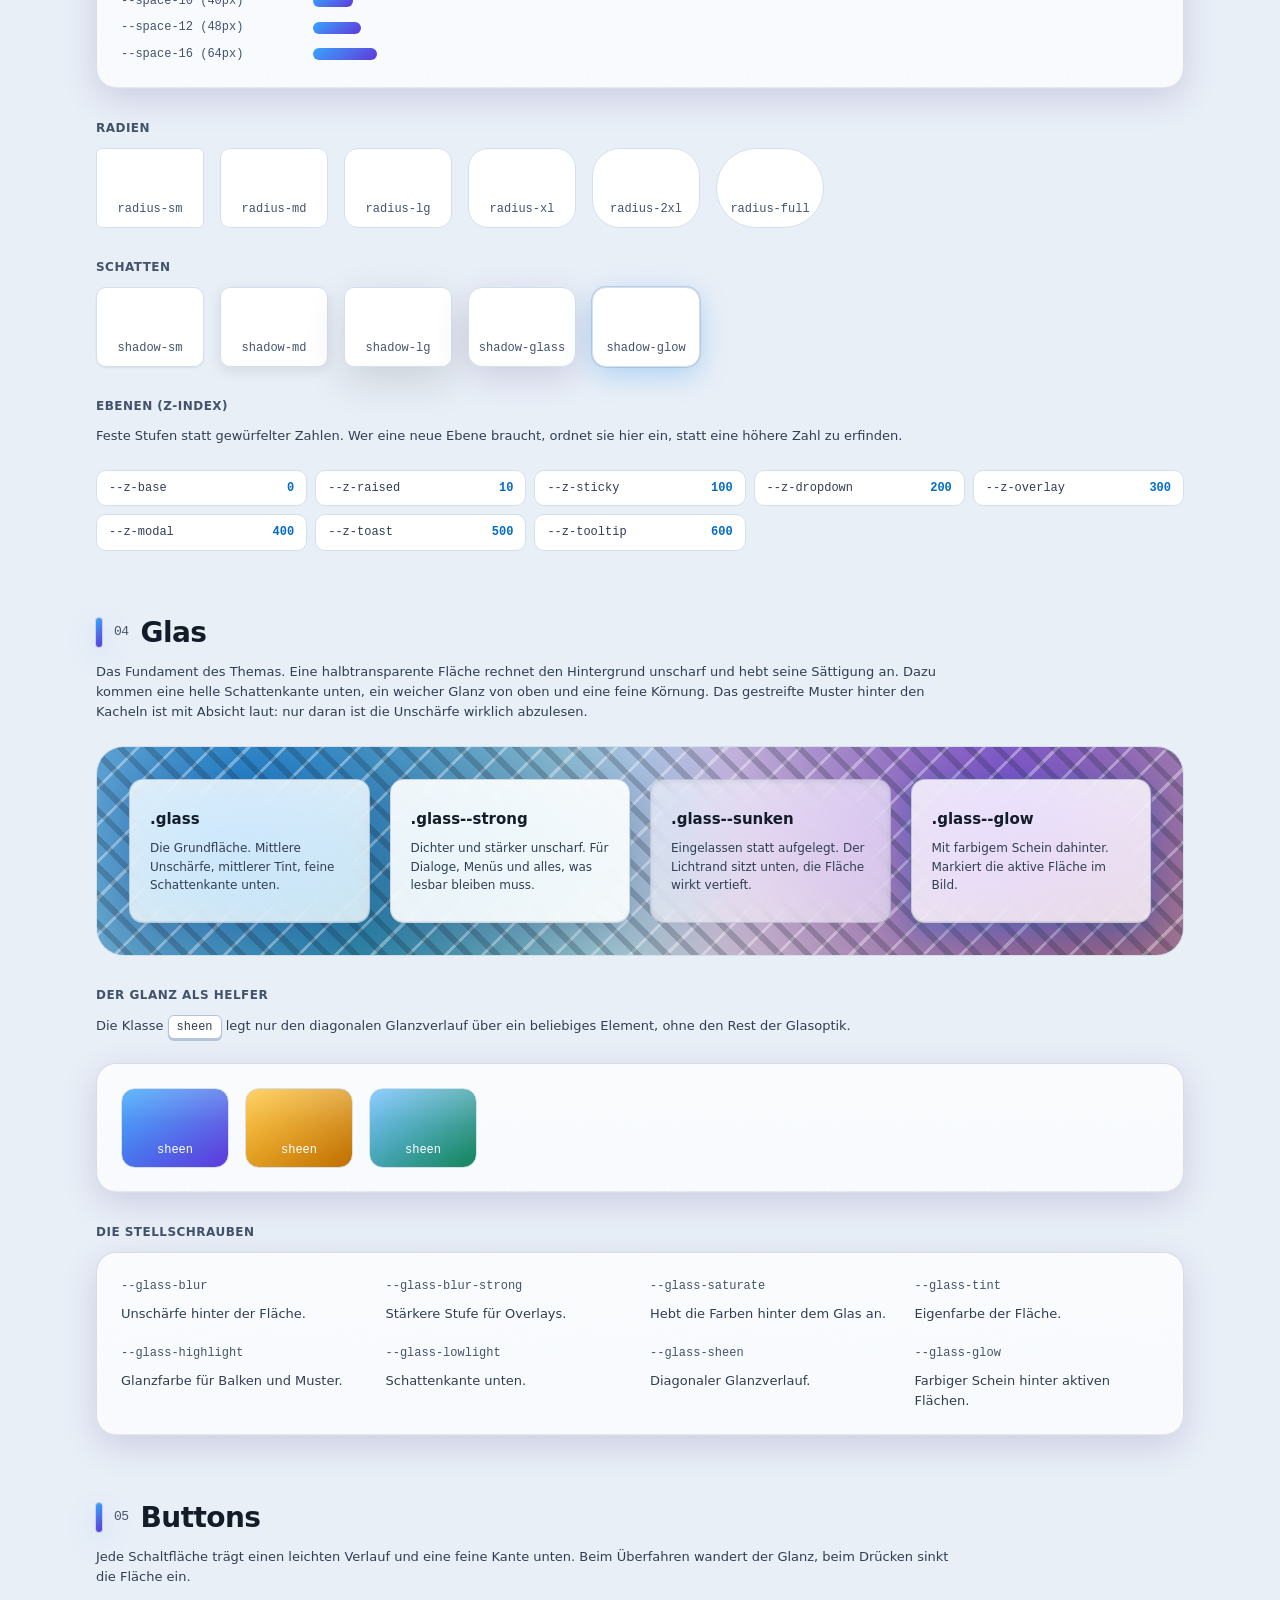
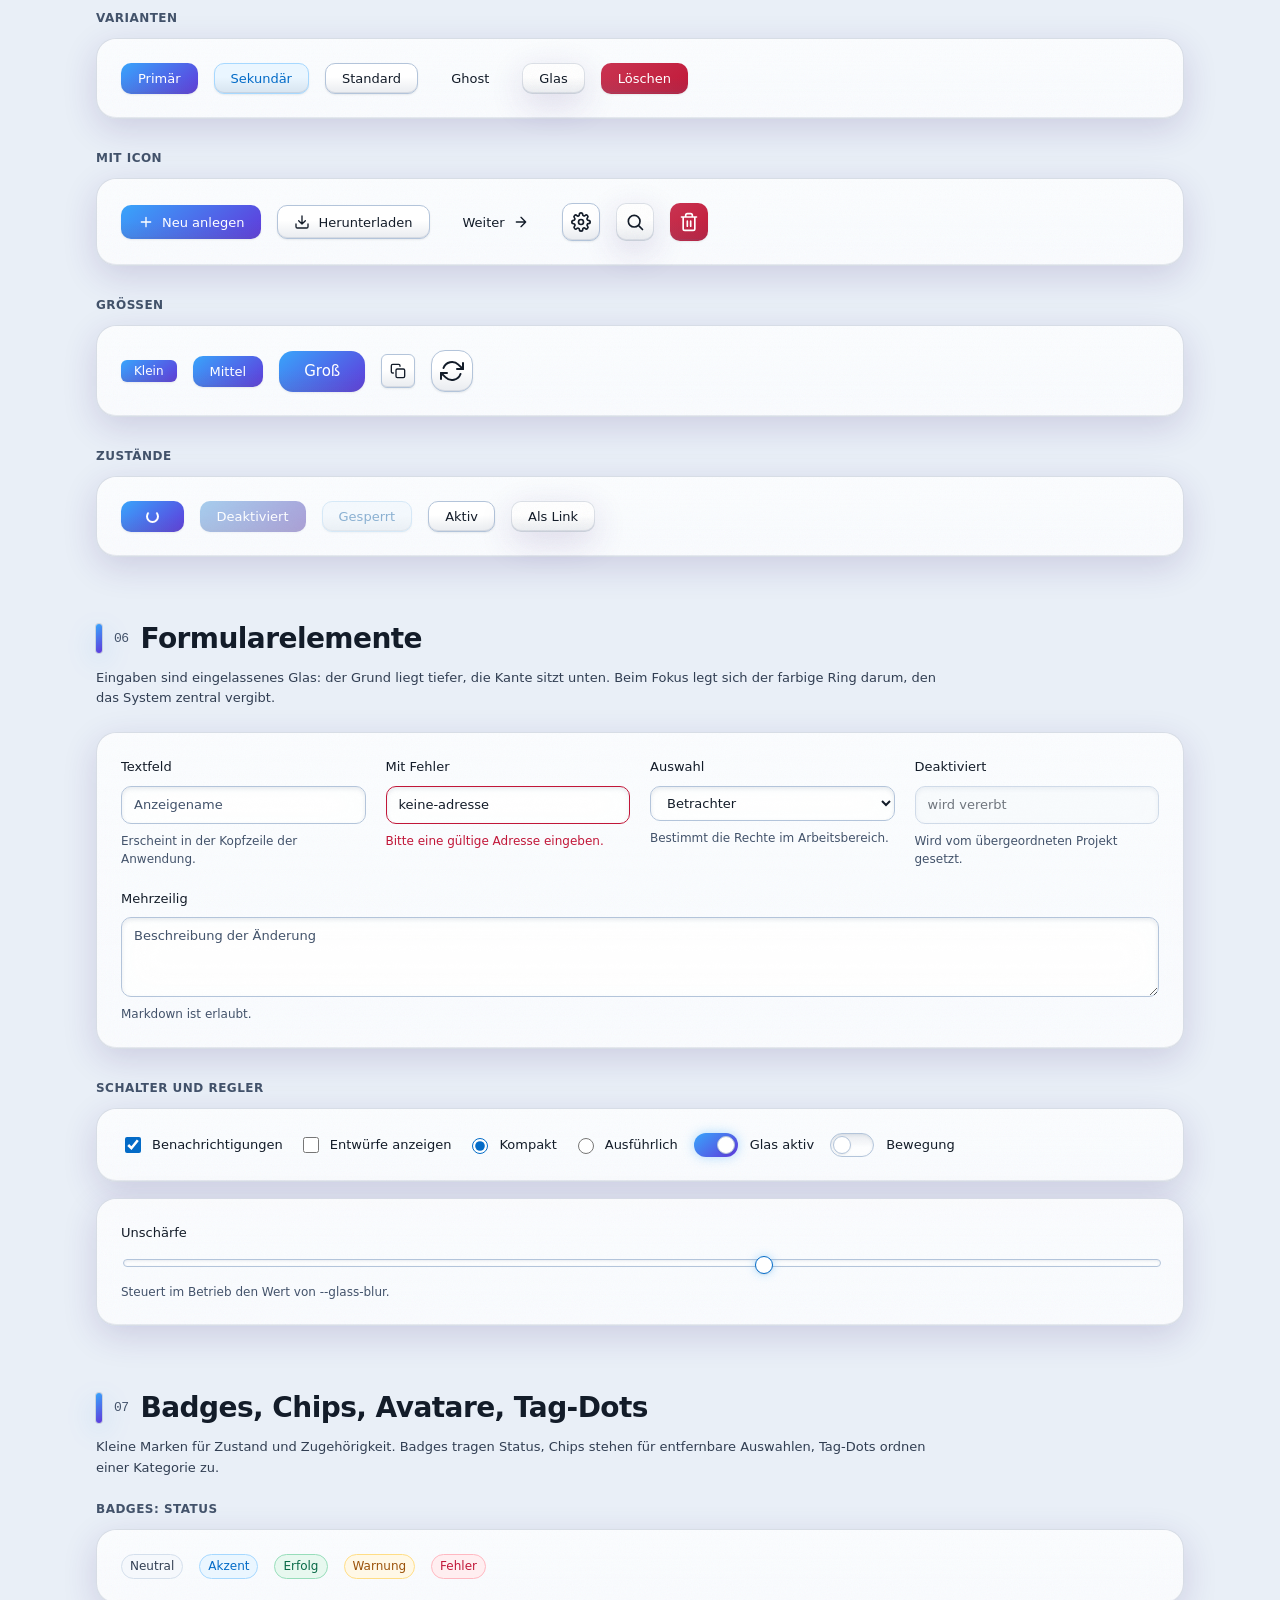
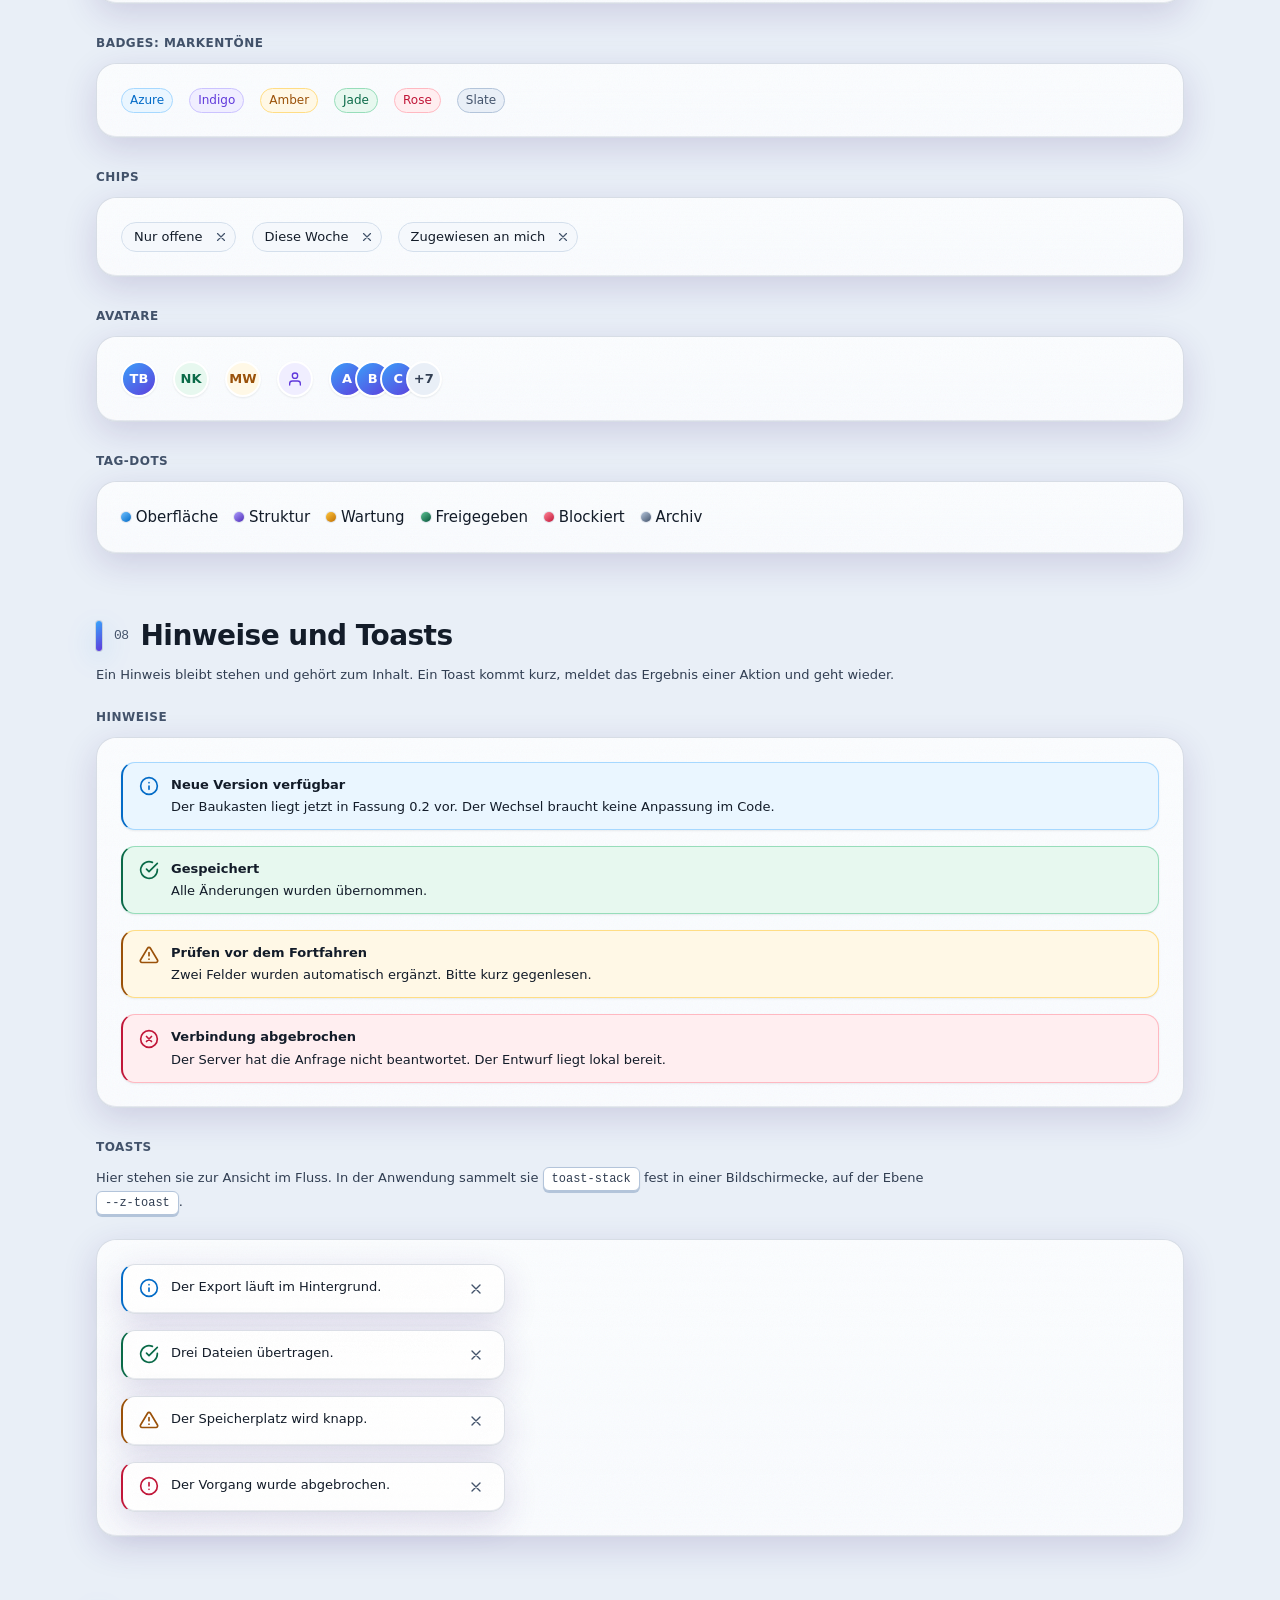
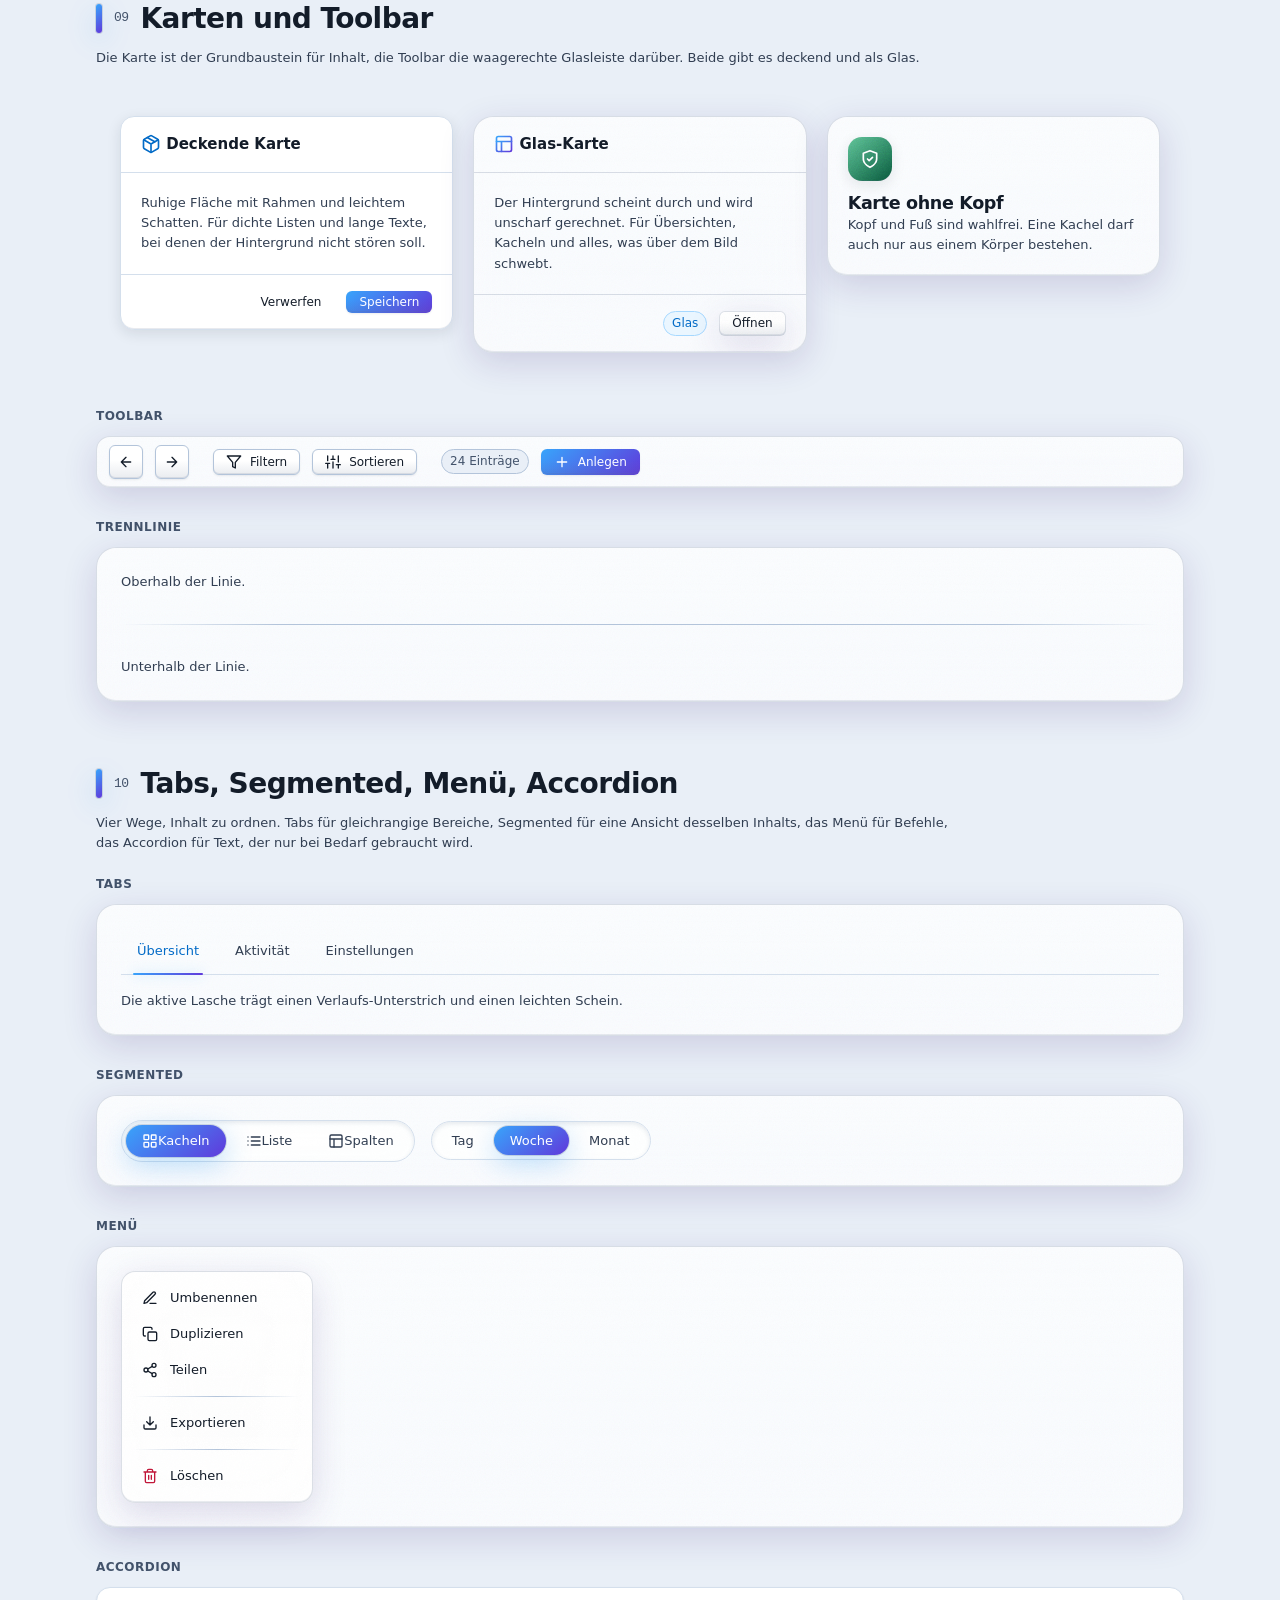
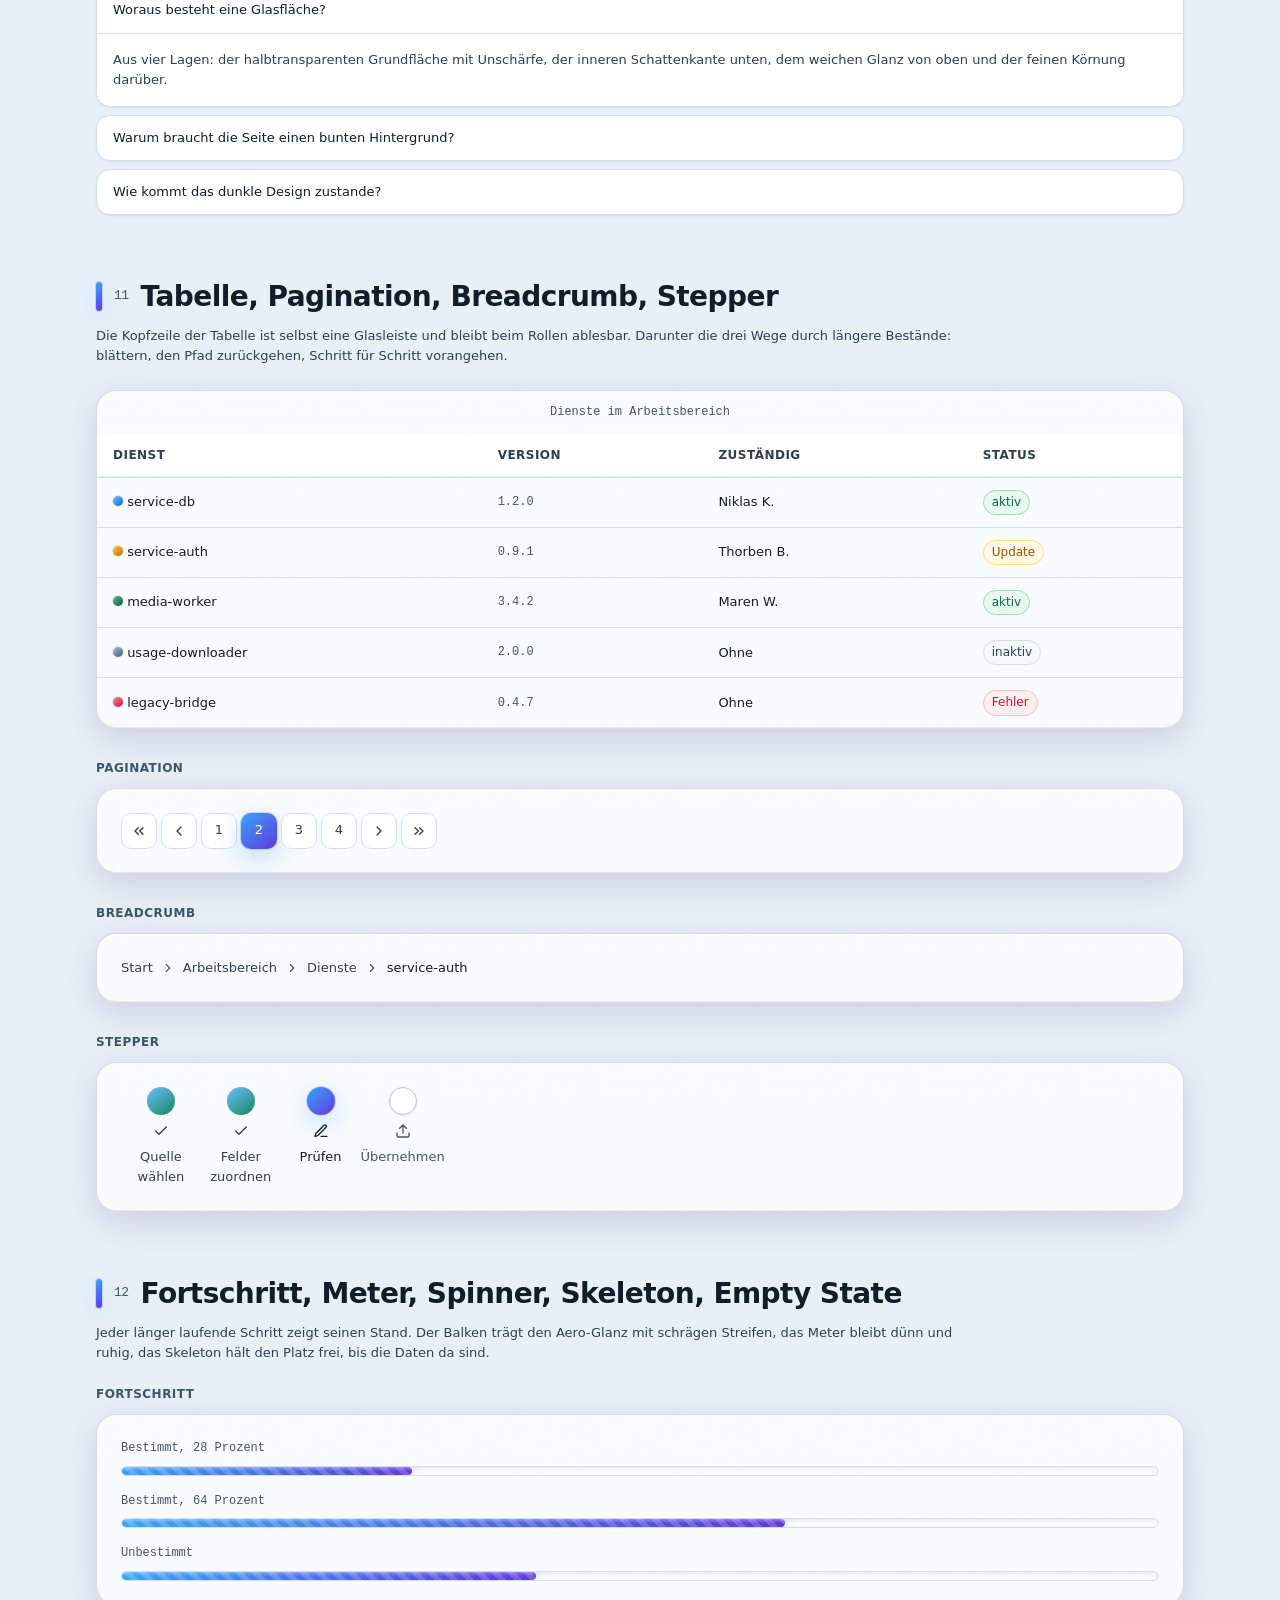
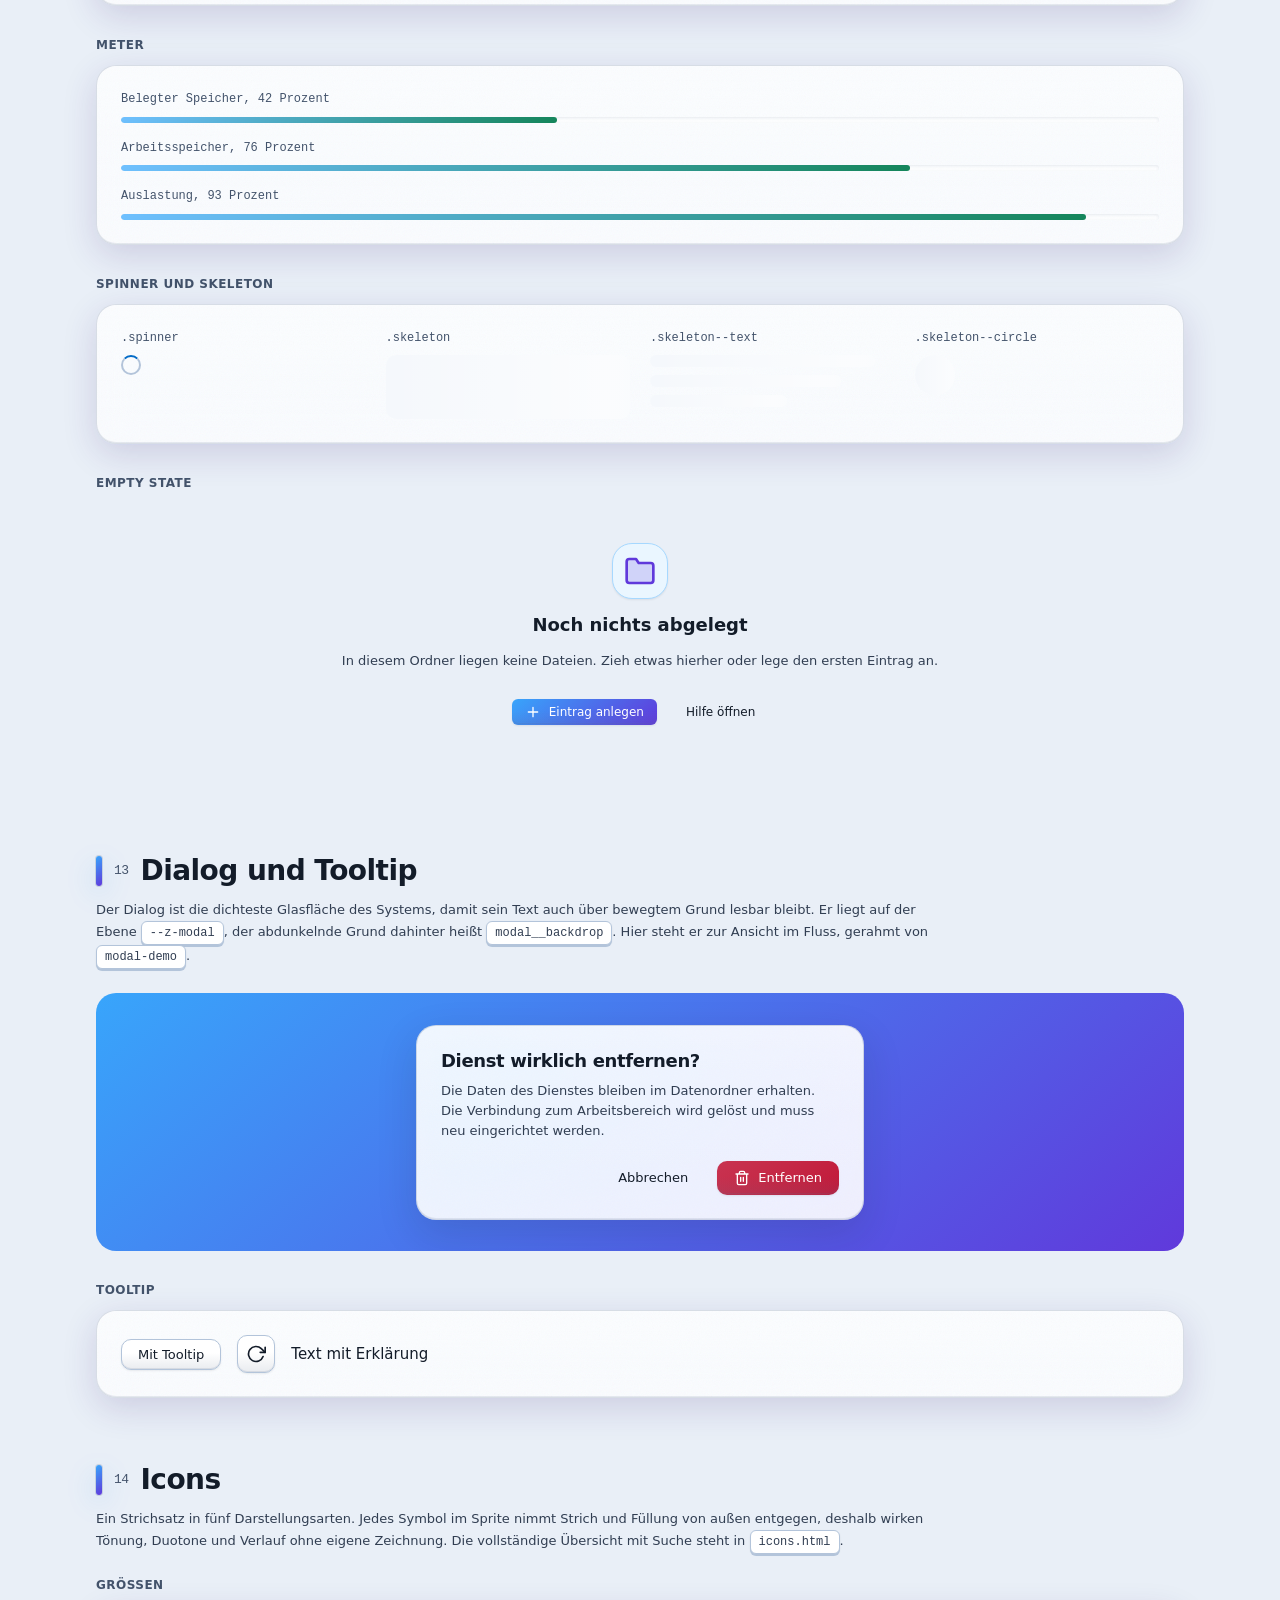
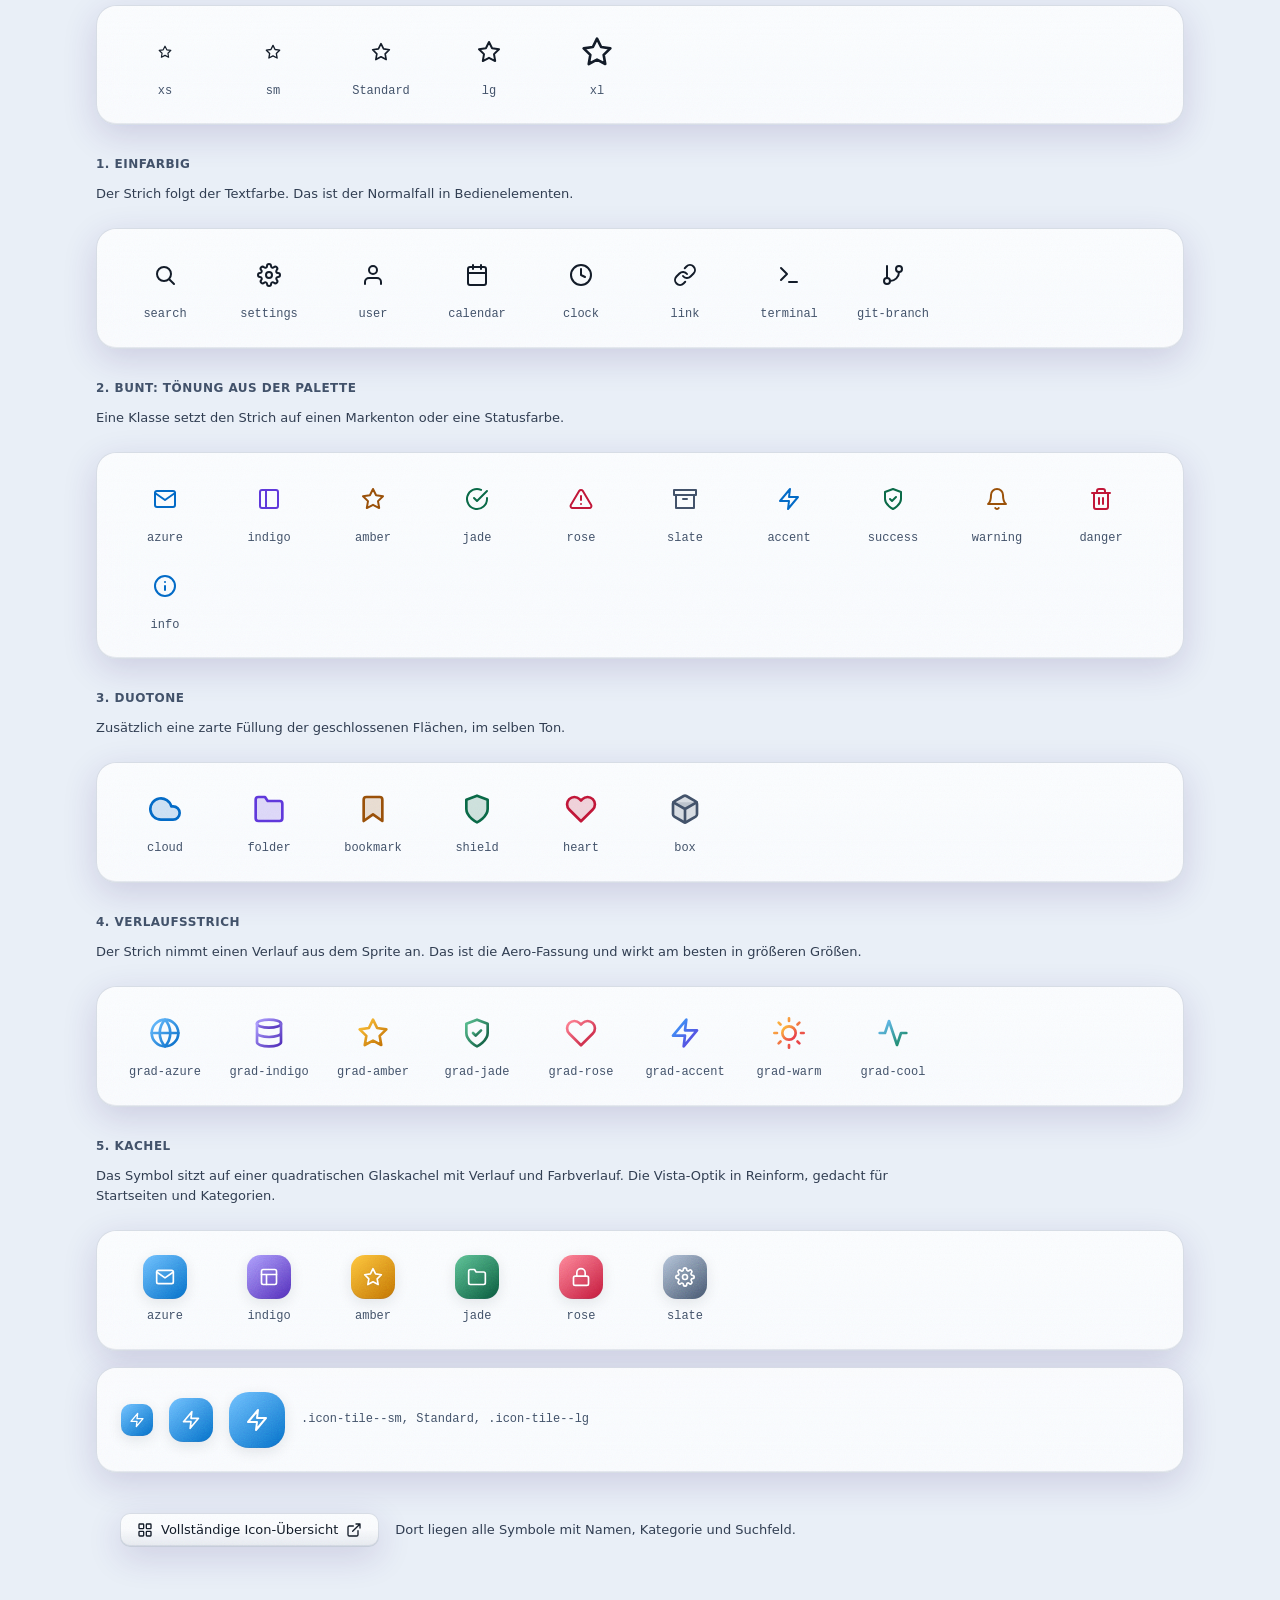
==== commit 23d495d8: "Design-System auf Theme "Aero Plasma" umgestellt Glasoptik nach Windows Vista und Windows 7, modern " ====
--- a/index.html
+++ b/index.html
@@ -1,342 +1,1493 @@
 <!DOCTYPE html>
-<html lang="de" data-theme="light">
+<html lang="de">
 <head>
   <meta charset="UTF-8">
   <meta name="viewport" content="width=device-width, initial-scale=1.0">
-  <title>Claude Design System – Baukasten</title>
-
-  <!-- Schriften: Open Sans (Segoe-Alternative) + JetBrains Mono.
-       Faellt bei fehlendem Netz sauber auf System-Fonts zurueck. -->
-  <link rel="preconnect" href="https://fonts.googleapis.com">
-  <link rel="preconnect" href="https://fonts.gstatic.com" crossorigin>
-  <link href="https://fonts.googleapis.com/css2?family=Open+Sans:wght@400;500;600;700&family=JetBrains+Mono:wght@400;500&display=swap" rel="stylesheet">
-
-  <!-- Reihenfolge wichtig: erst Tokens, dann Komponenten, dann Showcase -->
+  <title>urbDesign Aero Plasma: Style-Guide</title>
+
+  <!-- Die Reihenfolge der Ebenen steht ganz vorn, damit sie unabhaengig
+       davon gilt, in welcher Reihenfolge die Dateien eintreffen. -->
+  <style>@layer tokens, base, components, showcase;</style>
+
   <link rel="stylesheet" href="tokens.css">
   <link rel="stylesheet" href="components.css">
   <link rel="stylesheet" href="showcase.css">
+
+  <!-- Ohne defer, damit das Theme vor dem ersten Bild feststeht. -->
+  <script src="theme.js"></script>
 </head>
 <body>
-
-  <!-- Icon-Symbole fuer diese Seite (Auszug aus icons.svg, dort die volle Sammlung).
-       Inline eingebettet, damit <use href="#id"> ohne Server zuverlaessig rendert. -->
-  <svg style="display:none" aria-hidden="true">
-    <symbol id="plus" viewBox="0 0 24 24" fill="none" stroke="currentColor" stroke-width="2" stroke-linecap="round" stroke-linejoin="round"><path d="M12 5v14M5 12h14"/></symbol>
-    <symbol id="info" viewBox="0 0 24 24" fill="none" stroke="currentColor" stroke-width="2" stroke-linecap="round" stroke-linejoin="round"><circle cx="12" cy="12" r="10"/><path d="M12 16v-4M12 8h.01"/></symbol>
-    <symbol id="check-circle" viewBox="0 0 24 24" fill="none" stroke="currentColor" stroke-width="2" stroke-linecap="round" stroke-linejoin="round"><path d="M22 11.08V12a10 10 0 1 1-5.93-9.14"/><path d="M22 4 12 14.01l-3-3"/></symbol>
-    <symbol id="alert-triangle" viewBox="0 0 24 24" fill="none" stroke="currentColor" stroke-width="2" stroke-linecap="round" stroke-linejoin="round"><path d="M10.29 3.86 1.82 18a2 2 0 0 0 1.71 3h16.94a2 2 0 0 0 1.71-3L13.71 3.86a2 2 0 0 0-3.42 0z"/><path d="M12 9v4M12 17h.01"/></symbol>
-    <symbol id="x-circle" viewBox="0 0 24 24" fill="none" stroke="currentColor" stroke-width="2" stroke-linecap="round" stroke-linejoin="round"><circle cx="12" cy="12" r="10"/><path d="M15 9l-6 6M9 9l6 6"/></symbol>
-    <symbol id="moon" viewBox="0 0 24 24" fill="none" stroke="currentColor" stroke-width="2" stroke-linecap="round" stroke-linejoin="round"><path d="M21 12.79A9 9 0 1 1 11.21 3 7 7 0 0 0 21 12.79z"/></symbol>
-    <symbol id="sun" viewBox="0 0 24 24" fill="none" stroke="currentColor" stroke-width="2" stroke-linecap="round" stroke-linejoin="round"><circle cx="12" cy="12" r="5"/><path d="M12 1v2M12 21v2M4.22 4.22l1.42 1.42M18.36 18.36l1.42 1.42M1 12h2M21 12h2M4.22 19.78l1.42-1.42M18.36 5.64l1.42-1.42"/></symbol>
-  </svg>
-
-  <!-- ---------- Kopfzeile ---------- -->
-  <header class="topbar glass">
-    <div class="topbar__brand">
-      <span class="brand-mark" aria-hidden="true"></span>
-      Claude Design System
-    </div>
-    <div class="topbar__actions">
-      <span class="badge badge--accent">v0.1</span>
-      <button class="btn" data-theme-toggle>🌙 Dunkel</button>
+  <!-- Icon-Sprite, eingesetzt aus icons.svg. Muss im selben Dokument liegen,
+       sonst wirken weder --icon-stroke/--icon-fill noch url(#urb-grad-*). -->
+<svg xmlns="http://www.w3.org/2000/svg" aria-hidden="true" focusable="false"
+     style="position:absolute;width:0;height:0;overflow:hidden">
+  <defs>
+    <!-- Acht Verlaeufe fuer die Klassen .icon-grad-x (siehe Kopf).
+         Richtung: oben links nach unten rechts. -->
+    <linearGradient id="urb-grad-azure" x1="0" y1="0" x2="1" y2="1"><!-- Akzentblau -->
+      <stop offset="0" stop-color="#6fc0ff"/>
+      <stop offset="1" stop-color="#036bc7"/>
+    </linearGradient>
+    <linearGradient id="urb-grad-indigo" x1="0" y1="0" x2="1" y2="1"><!-- Verlaufspartner -->
+      <stop offset="0" stop-color="#ac9dfd"/>
+      <stop offset="1" stop-color="#4f2cb8"/>
+    </linearGradient>
+    <linearGradient id="urb-grad-amber" x1="0" y1="0" x2="1" y2="1"><!-- Warnton -->
+      <stop offset="0" stop-color="#ffc63d"/>
+      <stop offset="1" stop-color="#c06f02"/>
+    </linearGradient>
+    <linearGradient id="urb-grad-jade" x1="0" y1="0" x2="1" y2="1"><!-- Erfolgston -->
+      <stop offset="0" stop-color="#5dc294"/>
+      <stop offset="1" stop-color="#08553b"/>
+    </linearGradient>
+    <linearGradient id="urb-grad-rose" x1="0" y1="0" x2="1" y2="1"><!-- Fehlerton -->
+      <stop offset="0" stop-color="#ff8697"/>
+      <stop offset="1" stop-color="#c11739"/>
+    </linearGradient>
+    <linearGradient id="urb-grad-accent" x1="0" y1="0" x2="1" y2="1"><!-- Azure nach Indigo -->
+      <stop offset="0" stop-color="#38a5fb"/>
+      <stop offset="1" stop-color="#6039db"/>
+    </linearGradient>
+    <linearGradient id="urb-grad-warm" x1="0" y1="0" x2="1" y2="1"><!-- Amber nach Rose -->
+      <stop offset="0" stop-color="#ffc63d"/>
+      <stop offset="1" stop-color="#e42a4c"/>
+    </linearGradient>
+    <linearGradient id="urb-grad-cool" x1="0" y1="0" x2="1" y2="1"><!-- Azure nach Jade -->
+      <stop offset="0" stop-color="#6fc0ff"/>
+      <stop offset="1" stop-color="#14855a"/>
+    </linearGradient>
+  </defs>
+
+  <!-- ============ Pfeile & Navigation ============ -->
+  <symbol id="chevron-up" data-cat="Pfeile" data-tone="slate" viewBox="0 0 24 24" fill="var(--icon-fill, none)" stroke="var(--icon-stroke, currentColor)" stroke-width="2" stroke-linecap="round" stroke-linejoin="round"><path d="M18 15l-6-6-6 6"/></symbol>
+  <symbol id="chevron-down" data-cat="Pfeile" data-tone="slate" viewBox="0 0 24 24" fill="var(--icon-fill, none)" stroke="var(--icon-stroke, currentColor)" stroke-width="2" stroke-linecap="round" stroke-linejoin="round"><path d="M6 9l6 6 6-6"/></symbol>
+  <symbol id="chevron-left" data-cat="Pfeile" data-tone="slate" viewBox="0 0 24 24" fill="var(--icon-fill, none)" stroke="var(--icon-stroke, currentColor)" stroke-width="2" stroke-linecap="round" stroke-linejoin="round"><path d="M15 18l-6-6 6-6"/></symbol>
+  <symbol id="chevron-right" data-cat="Pfeile" data-tone="slate" viewBox="0 0 24 24" fill="var(--icon-fill, none)" stroke="var(--icon-stroke, currentColor)" stroke-width="2" stroke-linecap="round" stroke-linejoin="round"><path d="M9 18l6-6-6-6"/></symbol>
+  <symbol id="chevrons-left" data-cat="Pfeile" data-tone="slate" viewBox="0 0 24 24" fill="var(--icon-fill, none)" stroke="var(--icon-stroke, currentColor)" stroke-width="2" stroke-linecap="round" stroke-linejoin="round"><path d="M11 17l-5-5 5-5M18 17l-5-5 5-5"/></symbol>
+  <symbol id="chevrons-right" data-cat="Pfeile" data-tone="slate" viewBox="0 0 24 24" fill="var(--icon-fill, none)" stroke="var(--icon-stroke, currentColor)" stroke-width="2" stroke-linecap="round" stroke-linejoin="round"><path d="M13 17l5-5-5-5M6 17l5-5-5-5"/></symbol>
+  <symbol id="arrow-up" data-cat="Pfeile" data-tone="slate" viewBox="0 0 24 24" fill="var(--icon-fill, none)" stroke="var(--icon-stroke, currentColor)" stroke-width="2" stroke-linecap="round" stroke-linejoin="round"><path d="M12 19V5M5 12l7-7 7 7"/></symbol>
+  <symbol id="arrow-down" data-cat="Pfeile" data-tone="slate" viewBox="0 0 24 24" fill="var(--icon-fill, none)" stroke="var(--icon-stroke, currentColor)" stroke-width="2" stroke-linecap="round" stroke-linejoin="round"><path d="M12 5v14M19 12l-7 7-7-7"/></symbol>
+  <symbol id="arrow-left" data-cat="Pfeile" data-tone="slate" viewBox="0 0 24 24" fill="var(--icon-fill, none)" stroke="var(--icon-stroke, currentColor)" stroke-width="2" stroke-linecap="round" stroke-linejoin="round"><path d="M19 12H5M12 19l-7-7 7-7"/></symbol>
+  <symbol id="arrow-right" data-cat="Pfeile" data-tone="slate" viewBox="0 0 24 24" fill="var(--icon-fill, none)" stroke="var(--icon-stroke, currentColor)" stroke-width="2" stroke-linecap="round" stroke-linejoin="round"><path d="M5 12h14M12 5l7 7-7 7"/></symbol>
+  <symbol id="external-link" data-cat="Pfeile" data-tone="slate" viewBox="0 0 24 24" fill="var(--icon-fill, none)" stroke="var(--icon-stroke, currentColor)" stroke-width="2" stroke-linecap="round" stroke-linejoin="round"><path d="M18 13v6a2 2 0 0 1-2 2H5a2 2 0 0 1-2-2V8a2 2 0 0 1 2-2h6M15 3h6v6M10 14 21 3"/></symbol>
+  <symbol id="corner-down-right" data-cat="Pfeile" data-tone="slate" viewBox="0 0 24 24" fill="var(--icon-fill, none)" stroke="var(--icon-stroke, currentColor)" stroke-width="2" stroke-linecap="round" stroke-linejoin="round"><path d="M15 10l5 5-5 5M4 4v7a4 4 0 0 0 4 4h12"/></symbol>
+
+  <!-- ============ Aktionen ============ -->
+  <symbol id="plus" data-cat="Aktionen" data-tone="azure" viewBox="0 0 24 24" fill="var(--icon-fill, none)" stroke="var(--icon-stroke, currentColor)" stroke-width="2" stroke-linecap="round" stroke-linejoin="round"><path d="M12 5v14M5 12h14"/></symbol>
+  <symbol id="minus" data-cat="Aktionen" data-tone="azure" viewBox="0 0 24 24" fill="var(--icon-fill, none)" stroke="var(--icon-stroke, currentColor)" stroke-width="2" stroke-linecap="round" stroke-linejoin="round"><path d="M5 12h14"/></symbol>
+  <symbol id="x" data-cat="Aktionen" data-tone="rose" viewBox="0 0 24 24" fill="var(--icon-fill, none)" stroke="var(--icon-stroke, currentColor)" stroke-width="2" stroke-linecap="round" stroke-linejoin="round"><path d="M18 6 6 18M6 6l12 12"/></symbol>
+  <symbol id="check" data-cat="Aktionen" data-tone="jade" viewBox="0 0 24 24" fill="var(--icon-fill, none)" stroke="var(--icon-stroke, currentColor)" stroke-width="2" stroke-linecap="round" stroke-linejoin="round"><path d="M20 6 9 17l-5-5"/></symbol>
+  <symbol id="plus-circle" data-cat="Aktionen" data-tone="azure" viewBox="0 0 24 24" fill="var(--icon-fill, none)" stroke="var(--icon-stroke, currentColor)" stroke-width="2" stroke-linecap="round" stroke-linejoin="round"><circle cx="12" cy="12" r="10"/><path d="M12 8v8M8 12h8"/></symbol>
+  <symbol id="minus-circle" data-cat="Aktionen" data-tone="azure" viewBox="0 0 24 24" fill="var(--icon-fill, none)" stroke="var(--icon-stroke, currentColor)" stroke-width="2" stroke-linecap="round" stroke-linejoin="round"><circle cx="12" cy="12" r="10"/><path d="M8 12h8"/></symbol>
+  <symbol id="x-circle" data-cat="Aktionen" data-tone="rose" viewBox="0 0 24 24" fill="var(--icon-fill, none)" stroke="var(--icon-stroke, currentColor)" stroke-width="2" stroke-linecap="round" stroke-linejoin="round"><circle cx="12" cy="12" r="10"/><path d="M15 9l-6 6M9 9l6 6"/></symbol>
+  <symbol id="check-circle" data-cat="Aktionen" data-tone="jade" viewBox="0 0 24 24" fill="var(--icon-fill, none)" stroke="var(--icon-stroke, currentColor)" stroke-width="2" stroke-linecap="round" stroke-linejoin="round"><path d="M22 11.08V12a10 10 0 1 1-5.93-9.14"/><path d="M22 4 12 14.01l-3-3"/></symbol>
+  <symbol id="search" data-cat="Aktionen" data-tone="azure" viewBox="0 0 24 24" fill="var(--icon-fill, none)" stroke="var(--icon-stroke, currentColor)" stroke-width="2" stroke-linecap="round" stroke-linejoin="round"><circle cx="11" cy="11" r="7"/><path d="M21 21l-4.3-4.3"/></symbol>
+  <symbol id="edit" data-cat="Aktionen" data-tone="azure" viewBox="0 0 24 24" fill="var(--icon-fill, none)" stroke="var(--icon-stroke, currentColor)" stroke-width="2" stroke-linecap="round" stroke-linejoin="round"><path d="M12 20h9M16.5 3.5a2.12 2.12 0 0 1 3 3L7 19l-4 1 1-4z"/></symbol>
+  <symbol id="trash" data-cat="Aktionen" data-tone="rose" viewBox="0 0 24 24" fill="var(--icon-fill, none)" stroke="var(--icon-stroke, currentColor)" stroke-width="2" stroke-linecap="round" stroke-linejoin="round"><path d="M3 6h18M19 6v14a2 2 0 0 1-2 2H7a2 2 0 0 1-2-2V6M8 6V4a2 2 0 0 1 2-2h4a2 2 0 0 1 2 2v2M10 11v6M14 11v6"/></symbol>
+  <symbol id="copy" data-cat="Aktionen" data-tone="azure" viewBox="0 0 24 24" fill="var(--icon-fill, none)" stroke="var(--icon-stroke, currentColor)" stroke-width="2" stroke-linecap="round" stroke-linejoin="round"><rect x="9" y="9" width="13" height="13" rx="2"/><path d="M5 15H4a2 2 0 0 1-2-2V4a2 2 0 0 1 2-2h9a2 2 0 0 1 2 2v1"/></symbol>
+  <symbol id="save" data-cat="Aktionen" data-tone="azure" viewBox="0 0 24 24" fill="var(--icon-fill, none)" stroke="var(--icon-stroke, currentColor)" stroke-width="2" stroke-linecap="round" stroke-linejoin="round"><path d="M19 21H5a2 2 0 0 1-2-2V5a2 2 0 0 1 2-2h11l5 5v11a2 2 0 0 1-2 2z"/><path d="M17 21v-8H7v8M7 3v5h8"/></symbol>
+  <symbol id="download" data-cat="Aktionen" data-tone="azure" viewBox="0 0 24 24" fill="var(--icon-fill, none)" stroke="var(--icon-stroke, currentColor)" stroke-width="2" stroke-linecap="round" stroke-linejoin="round"><path d="M21 15v4a2 2 0 0 1-2 2H5a2 2 0 0 1-2-2v-4M7 10l5 5 5-5M12 15V3"/></symbol>
+  <symbol id="upload" data-cat="Aktionen" data-tone="azure" viewBox="0 0 24 24" fill="var(--icon-fill, none)" stroke="var(--icon-stroke, currentColor)" stroke-width="2" stroke-linecap="round" stroke-linejoin="round"><path d="M21 15v4a2 2 0 0 1-2 2H5a2 2 0 0 1-2-2v-4M17 8l-5-5-5 5M12 3v12"/></symbol>
+  <symbol id="refresh" data-cat="Aktionen" data-tone="azure" viewBox="0 0 24 24" fill="var(--icon-fill, none)" stroke="var(--icon-stroke, currentColor)" stroke-width="2" stroke-linecap="round" stroke-linejoin="round"><path d="M23 4v6h-6M1 20v-6h6"/><path d="M3.51 9a9 9 0 0 1 14.85-3.36L23 10M1 14l4.64 4.36A9 9 0 0 0 20.49 15"/></symbol>
+  <symbol id="rotate-cw" data-cat="Aktionen" data-tone="azure" viewBox="0 0 24 24" fill="var(--icon-fill, none)" stroke="var(--icon-stroke, currentColor)" stroke-width="2" stroke-linecap="round" stroke-linejoin="round"><path d="M23 4v6h-6"/><path d="M20.49 15a9 9 0 1 1-2.12-9.36L23 10"/></symbol>
+  <symbol id="filter" data-cat="Aktionen" data-tone="azure" viewBox="0 0 24 24" fill="var(--icon-fill, none)" stroke="var(--icon-stroke, currentColor)" stroke-width="2" stroke-linecap="round" stroke-linejoin="round"><path d="M22 3H2l8 9.46V19l4 2v-8.54z"/></symbol>
+  <symbol id="share" data-cat="Aktionen" data-tone="azure" viewBox="0 0 24 24" fill="var(--icon-fill, none)" stroke="var(--icon-stroke, currentColor)" stroke-width="2" stroke-linecap="round" stroke-linejoin="round"><circle cx="18" cy="5" r="3"/><circle cx="6" cy="12" r="3"/><circle cx="18" cy="19" r="3"/><path d="M8.59 13.51l6.83 3.98M15.41 6.51l-6.82 3.98"/></symbol>
+  <symbol id="link" data-cat="Aktionen" data-tone="azure" viewBox="0 0 24 24" fill="var(--icon-fill, none)" stroke="var(--icon-stroke, currentColor)" stroke-width="2" stroke-linecap="round" stroke-linejoin="round"><path d="M10 13a5 5 0 0 0 7.54.54l3-3a5 5 0 0 0-7.07-7.07l-1.72 1.71"/><path d="M14 11a5 5 0 0 0-7.54-.54l-3 3a5 5 0 0 0 7.07 7.07l1.71-1.71"/></symbol>
+  <symbol id="paperclip" data-cat="Aktionen" data-tone="azure" viewBox="0 0 24 24" fill="var(--icon-fill, none)" stroke="var(--icon-stroke, currentColor)" stroke-width="2" stroke-linecap="round" stroke-linejoin="round"><path d="M21.44 11.05l-9.19 9.19a6 6 0 0 1-8.49-8.49l9.19-9.19a4 4 0 0 1 5.66 5.66l-9.2 9.19a2 2 0 0 1-2.83-2.83l8.49-8.48"/></symbol>
+  <symbol id="send" data-cat="Aktionen" data-tone="azure" viewBox="0 0 24 24" fill="var(--icon-fill, none)" stroke="var(--icon-stroke, currentColor)" stroke-width="2" stroke-linecap="round" stroke-linejoin="round"><path d="M22 2 11 13M22 2l-7 20-4-9-9-4z"/></symbol>
+
+  <!-- ============ Oberflaeche / Ansicht ============ -->
+  <symbol id="menu" data-cat="Oberflaeche" data-tone="indigo" viewBox="0 0 24 24" fill="var(--icon-fill, none)" stroke="var(--icon-stroke, currentColor)" stroke-width="2" stroke-linecap="round" stroke-linejoin="round"><path d="M3 6h18M3 12h18M3 18h18"/></symbol>
+  <symbol id="more-horizontal" data-cat="Oberflaeche" data-tone="indigo" viewBox="0 0 24 24" fill="var(--icon-fill, none)" stroke="var(--icon-stroke, currentColor)" stroke-width="2"><circle cx="12" cy="12" r="1" fill="var(--icon-stroke, currentColor)" stroke="none"/><circle cx="19" cy="12" r="1" fill="var(--icon-stroke, currentColor)" stroke="none"/><circle cx="5" cy="12" r="1" fill="var(--icon-stroke, currentColor)" stroke="none"/></symbol>
+  <symbol id="more-vertical" data-cat="Oberflaeche" data-tone="indigo" viewBox="0 0 24 24" fill="var(--icon-fill, none)" stroke="var(--icon-stroke, currentColor)" stroke-width="2"><circle cx="12" cy="12" r="1" fill="var(--icon-stroke, currentColor)" stroke="none"/><circle cx="12" cy="5" r="1" fill="var(--icon-stroke, currentColor)" stroke="none"/><circle cx="12" cy="19" r="1" fill="var(--icon-stroke, currentColor)" stroke="none"/></symbol>
+  <symbol id="grid" data-cat="Oberflaeche" data-tone="indigo" viewBox="0 0 24 24" fill="var(--icon-fill, none)" stroke="var(--icon-stroke, currentColor)" stroke-width="2" stroke-linecap="round" stroke-linejoin="round"><rect x="3" y="3" width="7" height="7" rx="1"/><rect x="14" y="3" width="7" height="7" rx="1"/><rect x="14" y="14" width="7" height="7" rx="1"/><rect x="3" y="14" width="7" height="7" rx="1"/></symbol>
+  <symbol id="list" data-cat="Oberflaeche" data-tone="indigo" viewBox="0 0 24 24" fill="var(--icon-fill, none)" stroke="var(--icon-stroke, currentColor)" stroke-width="2" stroke-linecap="round" stroke-linejoin="round"><path d="M8 6h13M8 12h13M8 18h13M3 6h.01M3 12h.01M3 18h.01"/></symbol>
+  <symbol id="layout" data-cat="Oberflaeche" data-tone="indigo" viewBox="0 0 24 24" fill="var(--icon-fill, none)" stroke="var(--icon-stroke, currentColor)" stroke-width="2" stroke-linecap="round" stroke-linejoin="round"><rect x="3" y="3" width="18" height="18" rx="2"/><path d="M3 9h18M9 21V9"/></symbol>
+  <symbol id="sidebar" data-cat="Oberflaeche" data-tone="indigo" viewBox="0 0 24 24" fill="var(--icon-fill, none)" stroke="var(--icon-stroke, currentColor)" stroke-width="2" stroke-linecap="round" stroke-linejoin="round"><rect x="3" y="3" width="18" height="18" rx="2"/><path d="M9 3v18"/></symbol>
+  <symbol id="maximize" data-cat="Oberflaeche" data-tone="indigo" viewBox="0 0 24 24" fill="var(--icon-fill, none)" stroke="var(--icon-stroke, currentColor)" stroke-width="2" stroke-linecap="round" stroke-linejoin="round"><path d="M8 3H5a2 2 0 0 0-2 2v3M21 8V5a2 2 0 0 0-2-2h-3M16 21h3a2 2 0 0 0 2-2v-3M3 16v3a2 2 0 0 0 2 2h3"/></symbol>
+  <symbol id="minimize" data-cat="Oberflaeche" data-tone="indigo" viewBox="0 0 24 24" fill="var(--icon-fill, none)" stroke="var(--icon-stroke, currentColor)" stroke-width="2" stroke-linecap="round" stroke-linejoin="round"><path d="M8 3v3a2 2 0 0 1-2 2H3M21 8h-3a2 2 0 0 1-2-2V3M3 16h3a2 2 0 0 1 2 2v3M16 21v-3a2 2 0 0 1 2-2h3"/></symbol>
+  <symbol id="settings" data-cat="Oberflaeche" data-tone="indigo" viewBox="0 0 24 24" fill="var(--icon-fill, none)" stroke="var(--icon-stroke, currentColor)" stroke-width="2" stroke-linecap="round" stroke-linejoin="round"><circle cx="12" cy="12" r="3"/><path d="M19.4 15a1.65 1.65 0 0 0 .33 1.82l.06.06a2 2 0 0 1-2.83 2.83l-.06-.06a1.65 1.65 0 0 0-1.82-.33 1.65 1.65 0 0 0-1 1.51V21a2 2 0 0 1-4 0v-.09A1.65 1.65 0 0 0 9 19.4a1.65 1.65 0 0 0-1.82.33l-.06.06a2 2 0 0 1-2.83-2.83l.06-.06a1.65 1.65 0 0 0 .33-1.82 1.65 1.65 0 0 0-1.51-1H3a2 2 0 0 1 0-4h.09A1.65 1.65 0 0 0 4.6 9a1.65 1.65 0 0 0-.33-1.82l-.06-.06a2 2 0 0 1 2.83-2.83l.06.06a1.65 1.65 0 0 0 1.82.33H9a1.65 1.65 0 0 0 1-1.51V3a2 2 0 0 1 4 0v.09a1.65 1.65 0 0 0 1 1.51 1.65 1.65 0 0 0 1.82-.33l.06-.06a2 2 0 0 1 2.83 2.83l-.06.06a1.65 1.65 0 0 0-.33 1.82V9a1.65 1.65 0 0 0 1.51 1H21a2 2 0 0 1 0 4h-.09a1.65 1.65 0 0 0-1.51 1z"/></symbol>
+  <symbol id="sliders" data-cat="Oberflaeche" data-tone="indigo" viewBox="0 0 24 24" fill="var(--icon-fill, none)" stroke="var(--icon-stroke, currentColor)" stroke-width="2" stroke-linecap="round" stroke-linejoin="round"><path d="M4 21v-7M4 10V3M12 21v-9M12 8V3M20 21v-5M20 12V3M1 14h6M9 8h6M17 16h6"/></symbol>
+  <symbol id="eye" data-cat="Oberflaeche" data-tone="indigo" viewBox="0 0 24 24" fill="var(--icon-fill, none)" stroke="var(--icon-stroke, currentColor)" stroke-width="2" stroke-linecap="round" stroke-linejoin="round"><path d="M1 12s4-8 11-8 11 8 11 8-4 8-11 8-11-8-11-8z"/><circle cx="12" cy="12" r="3"/></symbol>
+  <symbol id="eye-off" data-cat="Oberflaeche" data-tone="indigo" viewBox="0 0 24 24" fill="var(--icon-fill, none)" stroke="var(--icon-stroke, currentColor)" stroke-width="2" stroke-linecap="round" stroke-linejoin="round"><path d="M17.94 17.94A10.07 10.07 0 0 1 12 20c-7 0-11-8-11-8a18.45 18.45 0 0 1 5.06-5.94M9.9 4.24A9.12 9.12 0 0 1 12 4c7 0 11 8 11 8a18.5 18.5 0 0 1-2.16 3.19m-6.72-1.07a3 3 0 1 1-4.24-4.24"/><path d="M1 1l22 22"/></symbol>
+  <symbol id="sun" data-cat="Oberflaeche" data-tone="amber" viewBox="0 0 24 24" fill="var(--icon-fill, none)" stroke="var(--icon-stroke, currentColor)" stroke-width="2" stroke-linecap="round" stroke-linejoin="round"><circle cx="12" cy="12" r="5"/><path d="M12 1v2M12 21v2M4.22 4.22l1.42 1.42M18.36 18.36l1.42 1.42M1 12h2M21 12h2M4.22 19.78l1.42-1.42M18.36 5.64l1.42-1.42"/></symbol>
+  <symbol id="moon" data-cat="Oberflaeche" data-tone="indigo" viewBox="0 0 24 24" fill="var(--icon-fill, none)" stroke="var(--icon-stroke, currentColor)" stroke-width="2" stroke-linecap="round" stroke-linejoin="round"><path d="M21 12.79A9 9 0 1 1 11.21 3 7 7 0 0 0 21 12.79z"/></symbol>
+  <symbol id="image" data-cat="Oberflaeche" data-tone="indigo" viewBox="0 0 24 24" fill="var(--icon-fill, none)" stroke="var(--icon-stroke, currentColor)" stroke-width="2" stroke-linecap="round" stroke-linejoin="round"><rect x="3" y="3" width="18" height="18" rx="2"/><circle cx="8.5" cy="8.5" r="1.5"/><path d="M21 15l-5-5L5 21"/></symbol>
+
+  <!-- ============ Status & Zustand ============ -->
+  <symbol id="info" data-cat="Status" data-tone="azure" viewBox="0 0 24 24" fill="var(--icon-fill, none)" stroke="var(--icon-stroke, currentColor)" stroke-width="2" stroke-linecap="round" stroke-linejoin="round"><circle cx="12" cy="12" r="10"/><path d="M12 16v-4M12 8h.01"/></symbol>
+  <symbol id="alert-triangle" data-cat="Status" data-tone="rose" viewBox="0 0 24 24" fill="var(--icon-fill, none)" stroke="var(--icon-stroke, currentColor)" stroke-width="2" stroke-linecap="round" stroke-linejoin="round"><path d="M10.29 3.86 1.82 18a2 2 0 0 0 1.71 3h16.94a2 2 0 0 0 1.71-3L13.71 3.86a2 2 0 0 0-3.42 0z"/><path d="M12 9v4M12 17h.01"/></symbol>
+  <symbol id="alert-circle" data-cat="Status" data-tone="rose" viewBox="0 0 24 24" fill="var(--icon-fill, none)" stroke="var(--icon-stroke, currentColor)" stroke-width="2" stroke-linecap="round" stroke-linejoin="round"><circle cx="12" cy="12" r="10"/><path d="M12 8v4M12 16h.01"/></symbol>
+  <symbol id="help-circle" data-cat="Status" data-tone="azure" viewBox="0 0 24 24" fill="var(--icon-fill, none)" stroke="var(--icon-stroke, currentColor)" stroke-width="2" stroke-linecap="round" stroke-linejoin="round"><circle cx="12" cy="12" r="10"/><path d="M9.09 9a3 3 0 0 1 5.83 1c0 2-3 3-3 3M12 17h.01"/></symbol>
+  <symbol id="bell" data-cat="Status" data-tone="amber" viewBox="0 0 24 24" fill="var(--icon-fill, none)" stroke="var(--icon-stroke, currentColor)" stroke-width="2" stroke-linecap="round" stroke-linejoin="round"><path d="M18 8a6 6 0 0 0-12 0c0 7-3 9-3 9h18s-3-2-3-9"/><path d="M13.73 21a2 2 0 0 1-3.46 0"/></symbol>
+  <symbol id="loader" data-cat="Status" data-tone="amber" viewBox="0 0 24 24" fill="var(--icon-fill, none)" stroke="var(--icon-stroke, currentColor)" stroke-width="2" stroke-linecap="round" stroke-linejoin="round"><path d="M12 2v4M12 18v4M4.93 4.93l2.83 2.83M16.24 16.24l2.83 2.83M2 12h4M18 12h4M4.93 19.07l2.83-2.83M16.24 7.76l2.83-2.83"/></symbol>
+  <symbol id="check-square" data-cat="Status" data-tone="jade" viewBox="0 0 24 24" fill="var(--icon-fill, none)" stroke="var(--icon-stroke, currentColor)" stroke-width="2" stroke-linecap="round" stroke-linejoin="round"><path d="M9 11l3 3L22 4"/><path d="M21 12v7a2 2 0 0 1-2 2H5a2 2 0 0 1-2-2V5a2 2 0 0 1 2-2h11"/></symbol>
+  <symbol id="square" data-cat="Status" data-tone="amber" viewBox="0 0 24 24" fill="var(--icon-fill, none)" stroke="var(--icon-stroke, currentColor)" stroke-width="2" stroke-linecap="round" stroke-linejoin="round"><rect x="3" y="3" width="18" height="18" rx="2"/></symbol>
+  <symbol id="circle" data-cat="Status" data-tone="amber" viewBox="0 0 24 24" fill="var(--icon-fill, none)" stroke="var(--icon-stroke, currentColor)" stroke-width="2" stroke-linecap="round" stroke-linejoin="round"><circle cx="12" cy="12" r="10"/></symbol>
+  <symbol id="star" data-cat="Status" data-tone="amber" viewBox="0 0 24 24" fill="var(--icon-fill, none)" stroke="var(--icon-stroke, currentColor)" stroke-width="2" stroke-linecap="round" stroke-linejoin="round"><path d="M12 2l3.09 6.26L22 9.27l-5 4.87 1.18 6.88L12 17.77l-6.18 3.25L7 14.14 2 9.27l6.91-1.01z"/></symbol>
+  <symbol id="heart" data-cat="Status" data-tone="amber" viewBox="0 0 24 24" fill="var(--icon-fill, none)" stroke="var(--icon-stroke, currentColor)" stroke-width="2" stroke-linecap="round" stroke-linejoin="round"><path d="M20.84 4.61a5.5 5.5 0 0 0-7.78 0L12 5.67l-1.06-1.06a5.5 5.5 0 1 0-7.78 7.78L12 21.23l8.84-8.84a5.5 5.5 0 0 0 0-7.78z"/></symbol>
+  <symbol id="bookmark" data-cat="Status" data-tone="amber" viewBox="0 0 24 24" fill="var(--icon-fill, none)" stroke="var(--icon-stroke, currentColor)" stroke-width="2" stroke-linecap="round" stroke-linejoin="round"><path d="M19 21l-7-5-7 5V5a2 2 0 0 1 2-2h10a2 2 0 0 1 2 2z"/></symbol>
+  <symbol id="flag" data-cat="Status" data-tone="amber" viewBox="0 0 24 24" fill="var(--icon-fill, none)" stroke="var(--icon-stroke, currentColor)" stroke-width="2" stroke-linecap="round" stroke-linejoin="round"><path d="M4 15s1-1 4-1 5 2 8 2 4-1 4-1V3s-1 1-4 1-5-2-8-2-4 1-4 1zM4 22v-7"/></symbol>
+
+  <!-- ============ Dateien & Daten ============ -->
+  <symbol id="file" data-cat="Dateien" data-tone="jade" viewBox="0 0 24 24" fill="var(--icon-fill, none)" stroke="var(--icon-stroke, currentColor)" stroke-width="2" stroke-linecap="round" stroke-linejoin="round"><path d="M14 2H6a2 2 0 0 0-2 2v16a2 2 0 0 0 2 2h12a2 2 0 0 0 2-2V8z"/><path d="M14 2v6h6"/></symbol>
+  <symbol id="file-text" data-cat="Dateien" data-tone="jade" viewBox="0 0 24 24" fill="var(--icon-fill, none)" stroke="var(--icon-stroke, currentColor)" stroke-width="2" stroke-linecap="round" stroke-linejoin="round"><path d="M14 2H6a2 2 0 0 0-2 2v16a2 2 0 0 0 2 2h12a2 2 0 0 0 2-2V8z"/><path d="M14 2v6h6M16 13H8M16 17H8M10 9H8"/></symbol>
+  <symbol id="folder" data-cat="Dateien" data-tone="jade" viewBox="0 0 24 24" fill="var(--icon-fill, none)" stroke="var(--icon-stroke, currentColor)" stroke-width="2" stroke-linecap="round" stroke-linejoin="round"><path d="M22 19a2 2 0 0 1-2 2H4a2 2 0 0 1-2-2V5a2 2 0 0 1 2-2h5l2 3h9a2 2 0 0 1 2 2z"/></symbol>
+  <symbol id="archive" data-cat="Dateien" data-tone="jade" viewBox="0 0 24 24" fill="var(--icon-fill, none)" stroke="var(--icon-stroke, currentColor)" stroke-width="2" stroke-linecap="round" stroke-linejoin="round"><path d="M21 8v13H3V8"/><path d="M1 3h22v5H1zM10 12h4"/></symbol>
+  <symbol id="clipboard" data-cat="Dateien" data-tone="jade" viewBox="0 0 24 24" fill="var(--icon-fill, none)" stroke="var(--icon-stroke, currentColor)" stroke-width="2" stroke-linecap="round" stroke-linejoin="round"><path d="M16 4h2a2 2 0 0 1 2 2v14a2 2 0 0 1-2 2H6a2 2 0 0 1-2-2V6a2 2 0 0 1 2-2h2"/><rect x="8" y="2" width="8" height="4" rx="1"/></symbol>
+  <symbol id="database" data-cat="Dateien" data-tone="jade" viewBox="0 0 24 24" fill="var(--icon-fill, none)" stroke="var(--icon-stroke, currentColor)" stroke-width="2" stroke-linecap="round" stroke-linejoin="round"><ellipse cx="12" cy="5" rx="9" ry="3"/><path d="M21 12c0 1.66-4 3-9 3s-9-1.34-9-3M3 5v14c0 1.66 4 3 9 3s9-1.34 9-3V5"/></symbol>
+  <symbol id="tag" data-cat="Dateien" data-tone="jade" viewBox="0 0 24 24" fill="var(--icon-fill, none)" stroke="var(--icon-stroke, currentColor)" stroke-width="2" stroke-linecap="round" stroke-linejoin="round"><path d="M20.59 13.41l-7.17 7.17a2 2 0 0 1-2.83 0L2 12V2h10l8.59 8.59a2 2 0 0 1 0 2.82z"/><path d="M7 7h.01"/></symbol>
+  <symbol id="calendar" data-cat="Dateien" data-tone="jade" viewBox="0 0 24 24" fill="var(--icon-fill, none)" stroke="var(--icon-stroke, currentColor)" stroke-width="2" stroke-linecap="round" stroke-linejoin="round"><rect x="3" y="4" width="18" height="18" rx="2"/><path d="M16 2v4M8 2v4M3 10h18"/></symbol>
+  <symbol id="clock" data-cat="Dateien" data-tone="jade" viewBox="0 0 24 24" fill="var(--icon-fill, none)" stroke="var(--icon-stroke, currentColor)" stroke-width="2" stroke-linecap="round" stroke-linejoin="round"><circle cx="12" cy="12" r="10"/><path d="M12 6v6l4 2"/></symbol>
+
+  <!-- ============ Nutzer & Sicherheit ============ -->
+  <symbol id="user" data-cat="Sicherheit" data-tone="rose" viewBox="0 0 24 24" fill="var(--icon-fill, none)" stroke="var(--icon-stroke, currentColor)" stroke-width="2" stroke-linecap="round" stroke-linejoin="round"><path d="M20 21v-2a4 4 0 0 0-4-4H8a4 4 0 0 0-4 4v2"/><circle cx="12" cy="7" r="4"/></symbol>
+  <symbol id="users" data-cat="Sicherheit" data-tone="rose" viewBox="0 0 24 24" fill="var(--icon-fill, none)" stroke="var(--icon-stroke, currentColor)" stroke-width="2" stroke-linecap="round" stroke-linejoin="round"><path d="M17 21v-2a4 4 0 0 0-4-4H5a4 4 0 0 0-4 4v2"/><circle cx="9" cy="7" r="4"/><path d="M23 21v-2a4 4 0 0 0-3-3.87M16 3.13a4 4 0 0 1 0 7.75"/></symbol>
+  <symbol id="lock" data-cat="Sicherheit" data-tone="rose" viewBox="0 0 24 24" fill="var(--icon-fill, none)" stroke="var(--icon-stroke, currentColor)" stroke-width="2" stroke-linecap="round" stroke-linejoin="round"><rect x="3" y="11" width="18" height="11" rx="2"/><path d="M7 11V7a5 5 0 0 1 10 0v4"/></symbol>
+  <symbol id="unlock" data-cat="Sicherheit" data-tone="rose" viewBox="0 0 24 24" fill="var(--icon-fill, none)" stroke="var(--icon-stroke, currentColor)" stroke-width="2" stroke-linecap="round" stroke-linejoin="round"><rect x="3" y="11" width="18" height="11" rx="2"/><path d="M7 11V7a5 5 0 0 1 9.9-1"/></symbol>
+  <symbol id="key" data-cat="Sicherheit" data-tone="rose" viewBox="0 0 24 24" fill="var(--icon-fill, none)" stroke="var(--icon-stroke, currentColor)" stroke-width="2" stroke-linecap="round" stroke-linejoin="round"><path d="M21 2l-2 2m-7.61 7.61a5.5 5.5 0 1 1-7.778 7.778 5.5 5.5 0 0 1 7.777-7.777zm0 0L15.5 7.5m0 0l3 3L22 7l-3-3"/></symbol>
+  <symbol id="shield" data-cat="Sicherheit" data-tone="rose" viewBox="0 0 24 24" fill="var(--icon-fill, none)" stroke="var(--icon-stroke, currentColor)" stroke-width="2" stroke-linecap="round" stroke-linejoin="round"><path d="M12 22s8-4 8-10V5l-8-3-8 3v7c0 6 8 10 8 10z"/></symbol>
+  <symbol id="shield-check" data-cat="Sicherheit" data-tone="jade" viewBox="0 0 24 24" fill="var(--icon-fill, none)" stroke="var(--icon-stroke, currentColor)" stroke-width="2" stroke-linecap="round" stroke-linejoin="round"><path d="M12 22s8-4 8-10V5l-8-3-8 3v7c0 6 8 10 8 10z"/><path d="M9 12l2 2 4-4"/></symbol>
+  <symbol id="log-in" data-cat="Sicherheit" data-tone="rose" viewBox="0 0 24 24" fill="var(--icon-fill, none)" stroke="var(--icon-stroke, currentColor)" stroke-width="2" stroke-linecap="round" stroke-linejoin="round"><path d="M15 3h4a2 2 0 0 1 2 2v14a2 2 0 0 1-2 2h-4M10 17l5-5-5-5M15 12H3"/></symbol>
+  <symbol id="log-out" data-cat="Sicherheit" data-tone="rose" viewBox="0 0 24 24" fill="var(--icon-fill, none)" stroke="var(--icon-stroke, currentColor)" stroke-width="2" stroke-linecap="round" stroke-linejoin="round"><path d="M9 21H5a2 2 0 0 1-2-2V5a2 2 0 0 1 2-2h4M16 17l5-5-5-5M21 12H9"/></symbol>
+  <symbol id="power" data-cat="Sicherheit" data-tone="rose" viewBox="0 0 24 24" fill="var(--icon-fill, none)" stroke="var(--icon-stroke, currentColor)" stroke-width="2" stroke-linecap="round" stroke-linejoin="round"><path d="M18.36 6.64a9 9 0 1 1-12.73 0M12 2v10"/></symbol>
+
+  <!-- ============ Kommunikation ============ -->
+  <symbol id="mail" data-cat="Kommunikation" data-tone="azure" viewBox="0 0 24 24" fill="var(--icon-fill, none)" stroke="var(--icon-stroke, currentColor)" stroke-width="2" stroke-linecap="round" stroke-linejoin="round"><path d="M4 4h16a2 2 0 0 1 2 2v12a2 2 0 0 1-2 2H4a2 2 0 0 1-2-2V6a2 2 0 0 1 2-2z"/><path d="M22 6l-10 7L2 6"/></symbol>
+  <symbol id="message" data-cat="Kommunikation" data-tone="azure" viewBox="0 0 24 24" fill="var(--icon-fill, none)" stroke="var(--icon-stroke, currentColor)" stroke-width="2" stroke-linecap="round" stroke-linejoin="round"><path d="M21 15a2 2 0 0 1-2 2H7l-4 4V5a2 2 0 0 1 2-2h14a2 2 0 0 1 2 2z"/></symbol>
+  <symbol id="phone" data-cat="Kommunikation" data-tone="azure" viewBox="0 0 24 24" fill="var(--icon-fill, none)" stroke="var(--icon-stroke, currentColor)" stroke-width="2" stroke-linecap="round" stroke-linejoin="round"><path d="M22 16.92v3a2 2 0 0 1-2.18 2 19.79 19.79 0 0 1-8.63-3.07 19.5 19.5 0 0 1-6-6 19.79 19.79 0 0 1-3.07-8.67A2 2 0 0 1 4.11 2h3a2 2 0 0 1 2 1.72c.13.96.36 1.9.7 2.81a2 2 0 0 1-.45 2.11L8.09 9.91a16 16 0 0 0 6 6l1.27-1.27a2 2 0 0 1 2.11-.45c.9.34 1.85.57 2.81.7A2 2 0 0 1 22 16.92z"/></symbol>
+  <symbol id="globe" data-cat="Kommunikation" data-tone="azure" viewBox="0 0 24 24" fill="var(--icon-fill, none)" stroke="var(--icon-stroke, currentColor)" stroke-width="2" stroke-linecap="round" stroke-linejoin="round"><circle cx="12" cy="12" r="10"/><path d="M2 12h20M12 2a15.3 15.3 0 0 1 4 10 15.3 15.3 0 0 1-4 10 15.3 15.3 0 0 1-4-10 15.3 15.3 0 0 1 4-10z"/></symbol>
+  <symbol id="cloud" data-cat="Kommunikation" data-tone="azure" viewBox="0 0 24 24" fill="var(--icon-fill, none)" stroke="var(--icon-stroke, currentColor)" stroke-width="2" stroke-linecap="round" stroke-linejoin="round"><path d="M18 10h-1.26A8 8 0 1 0 9 20h9a5 5 0 0 0 0-10z"/></symbol>
+  <symbol id="wifi" data-cat="Kommunikation" data-tone="azure" viewBox="0 0 24 24" fill="var(--icon-fill, none)" stroke="var(--icon-stroke, currentColor)" stroke-width="2" stroke-linecap="round" stroke-linejoin="round"><path d="M5 12.55a11 11 0 0 1 14.08 0M1.42 9a16 16 0 0 1 21.16 0M8.53 16.11a6 6 0 0 1 6.95 0M12 20h.01"/></symbol>
+
+  <!-- ============ Entwicklung & System ============ -->
+  <symbol id="package" data-cat="System" data-tone="indigo" viewBox="0 0 24 24" fill="var(--icon-fill, none)" stroke="var(--icon-stroke, currentColor)" stroke-width="2" stroke-linecap="round" stroke-linejoin="round"><path d="M16.5 9.4l-9-5.19"/><path d="M21 16V8a2 2 0 0 0-1-1.73l-7-4a2 2 0 0 0-2 0l-7 4A2 2 0 0 0 3 8v8a2 2 0 0 0 1 1.73l7 4a2 2 0 0 0 2 0l7-4A2 2 0 0 0 21 16z"/><path d="M3.27 6.96 12 12.01l8.73-5.05M12 22.08V12"/></symbol>
+  <symbol id="box" data-cat="System" data-tone="indigo" viewBox="0 0 24 24" fill="var(--icon-fill, none)" stroke="var(--icon-stroke, currentColor)" stroke-width="2" stroke-linecap="round" stroke-linejoin="round"><path d="M21 16V8a2 2 0 0 0-1-1.73l-7-4a2 2 0 0 0-2 0l-7 4A2 2 0 0 0 3 8v8a2 2 0 0 0 1 1.73l7 4a2 2 0 0 0 2 0l7-4A2 2 0 0 0 21 16z"/><path d="M3.27 6.96 12 12.01l8.73-5.05M12 22.08V12"/></symbol>
+  <symbol id="terminal" data-cat="System" data-tone="indigo" viewBox="0 0 24 24" fill="var(--icon-fill, none)" stroke="var(--icon-stroke, currentColor)" stroke-width="2" stroke-linecap="round" stroke-linejoin="round"><path d="M4 17l6-6-6-6M12 19h8"/></symbol>
+  <symbol id="code" data-cat="System" data-tone="indigo" viewBox="0 0 24 24" fill="var(--icon-fill, none)" stroke="var(--icon-stroke, currentColor)" stroke-width="2" stroke-linecap="round" stroke-linejoin="round"><path d="M16 18l6-6-6-6M8 6l-6 6 6 6"/></symbol>
+  <symbol id="git-branch" data-cat="System" data-tone="indigo" viewBox="0 0 24 24" fill="var(--icon-fill, none)" stroke="var(--icon-stroke, currentColor)" stroke-width="2" stroke-linecap="round" stroke-linejoin="round"><path d="M6 3v12"/><circle cx="18" cy="6" r="3"/><circle cx="6" cy="18" r="3"/><path d="M18 9a9 9 0 0 1-9 9"/></symbol>
+  <symbol id="server" data-cat="System" data-tone="indigo" viewBox="0 0 24 24" fill="var(--icon-fill, none)" stroke="var(--icon-stroke, currentColor)" stroke-width="2" stroke-linecap="round" stroke-linejoin="round"><rect x="2" y="2" width="20" height="8" rx="2"/><rect x="2" y="14" width="20" height="8" rx="2"/><path d="M6 6h.01M6 18h.01"/></symbol>
+  <symbol id="cpu" data-cat="System" data-tone="indigo" viewBox="0 0 24 24" fill="var(--icon-fill, none)" stroke="var(--icon-stroke, currentColor)" stroke-width="2" stroke-linecap="round" stroke-linejoin="round"><rect x="4" y="4" width="16" height="16" rx="2"/><rect x="9" y="9" width="6" height="6"/><path d="M9 1v3M15 1v3M9 20v3M15 20v3M20 9h3M20 14h3M1 9h3M1 14h3"/></symbol>
+  <symbol id="activity" data-cat="System" data-tone="indigo" viewBox="0 0 24 24" fill="var(--icon-fill, none)" stroke="var(--icon-stroke, currentColor)" stroke-width="2" stroke-linecap="round" stroke-linejoin="round"><path d="M22 12h-4l-3 9L9 3l-3 9H2"/></symbol>
+  <symbol id="zap" data-cat="System" data-tone="amber" viewBox="0 0 24 24" fill="var(--icon-fill, none)" stroke="var(--icon-stroke, currentColor)" stroke-width="2" stroke-linecap="round" stroke-linejoin="round"><path d="M13 2L3 14h9l-1 8 10-12h-9z"/></symbol>
+  <symbol id="home" data-cat="System" data-tone="indigo" viewBox="0 0 24 24" fill="var(--icon-fill, none)" stroke="var(--icon-stroke, currentColor)" stroke-width="2" stroke-linecap="round" stroke-linejoin="round"><path d="M3 9l9-7 9 7v11a2 2 0 0 1-2 2H5a2 2 0 0 1-2-2z"/><path d="M9 22V12h6v10"/></symbol>
+  <symbol id="play" data-cat="System" data-tone="indigo" viewBox="0 0 24 24" fill="var(--icon-fill, none)" stroke="var(--icon-stroke, currentColor)" stroke-width="2" stroke-linecap="round" stroke-linejoin="round"><path d="M5 3l14 9-14 9z"/></symbol>
+  <symbol id="pause" data-cat="System" data-tone="indigo" viewBox="0 0 24 24" fill="var(--icon-fill, none)" stroke="var(--icon-stroke, currentColor)" stroke-width="2" stroke-linecap="round" stroke-linejoin="round"><path d="M6 4h4v16H6zM14 4h4v16h-4z"/></symbol>
+  <symbol id="stop" data-cat="System" data-tone="indigo" viewBox="0 0 24 24" fill="var(--icon-fill, none)" stroke="var(--icon-stroke, currentColor)" stroke-width="2" stroke-linecap="round" stroke-linejoin="round"><rect x="5" y="5" width="14" height="14" rx="2"/></symbol>
+</svg>
+
+
+  <!-- Aero-Hintergrund: farbige Blobs und ein feines Lichtmuster.
+       Rein dekorativ, deshalb vor der Vorlesesoftware verborgen. -->
+  <div class="sg-aero" aria-hidden="true">
+    <span class="sg-aero__blob sg-aero__blob--azure"></span>
+    <span class="sg-aero__blob sg-aero__blob--indigo"></span>
+    <span class="sg-aero__blob sg-aero__blob--amber"></span>
+    <span class="sg-aero__blob sg-aero__blob--jade"></span>
+    <span class="sg-aero__veil"></span>
+  </div>
+
+  <!-- ============================================================
+       KOPFZEILE: klebende Glas-Toolbar
+       ============================================================ -->
+  <header class="sg-top">
+    <div class="container">
+      <div class="toolbar sg-top__bar">
+
+        <a class="sg-brand" href="#oben">
+          <span class="icon-tile icon-tile--azure" aria-hidden="true">
+            <svg class="icon" aria-hidden="true"><use href="#zap"></use></svg>
+          </span>
+          <span class="sg-brand__text">
+            <span class="sg-brand__name">urbDesign</span>
+            <span class="sg-brand__claim">Aero Plasma</span>
+          </span>
+        </a>
+
+        <nav class="sg-nav" aria-label="Abschnitte dieser Seite">
+          <a href="#farben">Farben</a>
+          <a href="#typografie">Typografie</a>
+          <a href="#skalen">Skalen</a>
+          <a href="#glas">Glas</a>
+          <a href="#buttons">Buttons</a>
+          <a href="#formulare">Formular</a>
+          <a href="#marker">Marker</a>
+          <a href="#hinweise">Hinweise</a>
+          <a href="#flaechen">Flächen</a>
+          <a href="#navigation">Navigation</a>
+          <a href="#daten">Daten</a>
+          <a href="#fortschritt">Fortschritt</a>
+          <a href="#dialog">Dialog</a>
+          <a href="#icons">Icons</a>
+          <a href="#code">Code</a>
+        </nav>
+
+        <div class="sg-top__actions">
+          <span class="badge badge--accent">v0.2</span>
+          <!-- Beschriftung und Symbol setzt theme.js, sobald das Dokument steht.
+               Der Inhalt hier ist nur der Stand vor dem ersten Lauf. -->
+          <button class="btn btn--glass" type="button" data-theme-toggle aria-label="Zu dunklem Design wechseln">
+            <svg class="icon icon--sm" aria-hidden="true"><use href="#moon"></use></svg><span>Dunkel</span>
+          </button>
+        </div>
+
+      </div>
     </div>
   </header>
 
-  <main class="page">
-
-    <!-- ---------- Hero ---------- -->
-    <section class="hero">
-      <h1>Baukasten &amp; Style-Guide</h1>
-      <p>
-        Ein token-basiertes Design-System: violett-indigo Akzent, Light- und Dark-Theme,
-        ausgewogene Radien, leicht glasige Flächen. Alle Elemente stylen ausschließlich über
-        semantische Tokens, sodass ein Theme-Wechsel überall gleichzeitig wirkt.
-      </p>
-    </section>
-
-    <!-- ================= FARBEN ================= -->
-    <section class="section" id="farben">
-      <h2>Farben – Primitive</h2>
-      <p class="section__hint">Die reinen Rohwerte der Palette. Werden nie direkt in Komponenten verwendet.</p>
-
-      <h3 style="font-size:var(--text-base);color:var(--color-text-secondary);margin-bottom:var(--space-3)">Akzent (Violett-Indigo)</h3>
-      <div class="swatches">
-        <div class="swatch"><div class="swatch__color" style="background:var(--urb-accent-50)"></div><div class="swatch__label"><b>50</b><span>#f2f0ff</span></div></div>
-        <div class="swatch"><div class="swatch__color" style="background:var(--urb-accent-100)"></div><div class="swatch__label"><b>100</b><span>#e6e2ff</span></div></div>
-        <div class="swatch"><div class="swatch__color" style="background:var(--urb-accent-200)"></div><div class="swatch__label"><b>200</b><span>#cfc7ff</span></div></div>
-        <div class="swatch"><div class="swatch__color" style="background:var(--urb-accent-300)"></div><div class="swatch__label"><b>300</b><span>#b0a3fc</span></div></div>
-        <div class="swatch"><div class="swatch__color" style="background:var(--urb-accent-400)"></div><div class="swatch__label"><b>400</b><span>#8f7cf7</span></div></div>
-        <div class="swatch"><div class="swatch__color" style="background:var(--urb-accent-500)"></div><div class="swatch__label"><b>500</b><span>#7359f0</span></div></div>
-        <div class="swatch"><div class="swatch__color" style="background:var(--urb-accent-600)"></div><div class="swatch__label"><b>600</b><span>#5f43e0</span></div></div>
-        <div class="swatch"><div class="swatch__color" style="background:var(--urb-accent-700)"></div><div class="swatch__label"><b>700</b><span>#4d34bd</span></div></div>
-        <div class="swatch"><div class="swatch__color" style="background:var(--urb-accent-800)"></div><div class="swatch__label"><b>800</b><span>#3f2c99</span></div></div>
-        <div class="swatch"><div class="swatch__color" style="background:var(--urb-accent-900)"></div><div class="swatch__label"><b>900</b><span>#342778</span></div></div>
-      </div>
-
-      <h3 style="font-size:var(--text-base);color:var(--color-text-secondary);margin:var(--space-6) 0 var(--space-3)">Neutral</h3>
-      <div class="swatches">
-        <div class="swatch"><div class="swatch__color" style="background:var(--urb-neutral-50)"></div><div class="swatch__label"><b>50</b></div></div>
-        <div class="swatch"><div class="swatch__color" style="background:var(--urb-neutral-100)"></div><div class="swatch__label"><b>100</b></div></div>
-        <div class="swatch"><div class="swatch__color" style="background:var(--urb-neutral-200)"></div><div class="swatch__label"><b>200</b></div></div>
-        <div class="swatch"><div class="swatch__color" style="background:var(--urb-neutral-300)"></div><div class="swatch__label"><b>300</b></div></div>
-        <div class="swatch"><div class="swatch__color" style="background:var(--urb-neutral-400)"></div><div class="swatch__label"><b>400</b></div></div>
-        <div class="swatch"><div class="swatch__color" style="background:var(--urb-neutral-500)"></div><div class="swatch__label"><b>500</b></div></div>
-        <div class="swatch"><div class="swatch__color" style="background:var(--urb-neutral-600)"></div><div class="swatch__label"><b>600</b></div></div>
-        <div class="swatch"><div class="swatch__color" style="background:var(--urb-neutral-700)"></div><div class="swatch__label"><b>700</b></div></div>
-        <div class="swatch"><div class="swatch__color" style="background:var(--urb-neutral-800)"></div><div class="swatch__label"><b>800</b></div></div>
-        <div class="swatch"><div class="swatch__color" style="background:var(--urb-neutral-900)"></div><div class="swatch__label"><b>900</b></div></div>
-        <div class="swatch"><div class="swatch__color" style="background:var(--urb-neutral-950)"></div><div class="swatch__label"><b>950</b></div></div>
-      </div>
-
-      <h3 style="font-size:var(--text-base);color:var(--color-text-secondary);margin:var(--space-8) 0 var(--space-3)">Semantische Rollen</h3>
-      <p class="section__hint">Diese Tokens benutzen die Komponenten. Sie passen sich beim Theme-Wechsel an.</p>
-      <div class="roles">
-        <div class="role"><span class="dot" style="background:var(--color-bg)"></span>--color-bg</div>
-        <div class="role"><span class="dot" style="background:var(--color-surface)"></span>--color-surface</div>
-        <div class="role"><span class="dot" style="background:var(--color-surface-2)"></span>--color-surface-2</div>
-        <div class="role"><span class="dot" style="background:var(--color-text)"></span>--color-text</div>
-        <div class="role"><span class="dot" style="background:var(--color-text-secondary)"></span>--color-text-secondary</div>
-        <div class="role"><span class="dot" style="background:var(--color-border)"></span>--color-border</div>
-        <div class="role"><span class="dot" style="background:var(--color-accent)"></span>--color-accent</div>
-        <div class="role"><span class="dot" style="background:var(--color-success)"></span>--color-success</div>
-        <div class="role"><span class="dot" style="background:var(--color-warning)"></span>--color-warning</div>
-        <div class="role"><span class="dot" style="background:var(--color-danger)"></span>--color-danger</div>
-        <div class="role"><span class="dot" style="background:var(--color-info)"></span>--color-info</div>
-      </div>
-    </section>
-
-    <!-- ================= TYPOGRAFIE ================= -->
-    <section class="section" id="typografie">
-      <h2>Typografie</h2>
-      <p class="section__hint">Open Sans für Text, JetBrains Mono für Werte und Code.</p>
-      <div class="demo demo--col glass">
-        <div class="type-row"><span class="meta">3xl / 700</span><span style="font-size:var(--text-3xl);font-weight:var(--font-bold)">Überschrift groß</span></div>
-        <div class="type-row"><span class="meta">2xl / 600</span><span style="font-size:var(--text-2xl);font-weight:var(--font-semibold)">Abschnittstitel</span></div>
-        <div class="type-row"><span class="meta">xl / 600</span><span style="font-size:var(--text-xl);font-weight:var(--font-semibold)">Sektionstitel</span></div>
-        <div class="type-row"><span class="meta">lg / 500</span><span style="font-size:var(--text-lg);font-weight:var(--font-medium)">Hervorgehobener Text</span></div>
-        <div class="type-row"><span class="meta">base / 400</span><span style="font-size:var(--text-base)">Fließtext in Standardgröße für gute Lesbarkeit.</span></div>
-        <div class="type-row"><span class="meta">sm / 400</span><span style="font-size:var(--text-sm)">Sekundärer Text, Hilfetexte, Tabellen.</span></div>
-        <div class="type-row"><span class="meta">xs / 500</span><span style="font-size:var(--text-xs);font-weight:var(--font-medium)">Labels, Badges, Metadaten</span></div>
-        <div class="type-row"><span class="meta">mono</span><span style="font-family:var(--font-mono)">const tokens = getTokens();</span></div>
-      </div>
-    </section>
-
-    <!-- ================= ABSTÄNDE / RADIEN / SCHATTEN ================= -->
-    <section class="section" id="skalen">
-      <h2>Abstände, Radien &amp; Schatten</h2>
-      <div class="demo demo--col glass">
-        <div class="stack">
-          <div class="space-row"><span class="meta">--space-1 · 4px</span><span class="bar" style="width:4px"></span></div>
-          <div class="space-row"><span class="meta">--space-2 · 8px</span><span class="bar" style="width:8px"></span></div>
-          <div class="space-row"><span class="meta">--space-3 · 12px</span><span class="bar" style="width:12px"></span></div>
-          <div class="space-row"><span class="meta">--space-4 · 16px</span><span class="bar" style="width:16px"></span></div>
-          <div class="space-row"><span class="meta">--space-6 · 24px</span><span class="bar" style="width:24px"></span></div>
-          <div class="space-row"><span class="meta">--space-8 · 32px</span><span class="bar" style="width:32px"></span></div>
-          <div class="space-row"><span class="meta">--space-12 · 48px</span><span class="bar" style="width:48px"></span></div>
-          <div class="space-row"><span class="meta">--space-16 · 64px</span><span class="bar" style="width:64px"></span></div>
-        </div>
-      </div>
-
-      <div class="row" style="margin-top:var(--space-6)">
-        <div class="box-row">
-          <div class="box" style="border-radius:var(--radius-sm)">sm</div>
-          <div class="box" style="border-radius:var(--radius-md)">md</div>
-          <div class="box" style="border-radius:var(--radius-lg)">lg</div>
-          <div class="box" style="border-radius:var(--radius-xl)">xl</div>
-          <div class="box" style="border-radius:var(--radius-full);width:84px">full</div>
-        </div>
-      </div>
-      <div class="row" style="margin-top:var(--space-6)">
-        <div class="box-row">
-          <div class="box" style="box-shadow:var(--shadow-sm);border-radius:var(--radius-md)">shadow-sm</div>
-          <div class="box" style="box-shadow:var(--shadow-md);border-radius:var(--radius-md)">shadow-md</div>
-          <div class="box" style="box-shadow:var(--shadow-lg);border-radius:var(--radius-md)">shadow-lg</div>
-        </div>
-      </div>
-    </section>
-
-    <!-- ================= BUTTONS ================= -->
-    <section class="section" id="buttons">
-      <h2>Buttons</h2>
-      <p class="section__hint">Varianten, Größen und Zustände.</p>
-      <div class="demo glass">
-        <button class="btn btn--primary">Primär</button>
-        <button class="btn btn--secondary">Sekundär</button>
-        <button class="btn">Standard</button>
-        <button class="btn btn--ghost">Ghost</button>
-        <button class="btn btn--danger">Löschen</button>
-      </div>
-      <div class="demo glass">
-        <button class="btn btn--primary btn--sm">Klein</button>
-        <button class="btn btn--primary">Mittel</button>
-        <button class="btn btn--primary btn--lg">Groß</button>
-        <button class="btn btn--icon" aria-label="Hinzufügen"><svg class="icon" style="--icon-size:18px" aria-hidden="true"><use href="#plus"></use></svg></button>
-        <button class="btn btn--primary is-loading">Lädt</button>
-        <button class="btn btn--primary" disabled>Deaktiviert</button>
-      </div>
-    </section>
-
-    <!-- ================= FORMULARE ================= -->
-    <section class="section" id="formulare">
-      <h2>Formularelemente</h2>
-      <div class="demo demo--grid glass">
+  <main class="container sg-page" id="oben">
+
+    <!-- ============================================================
+         AUFMACHER
+         ============================================================ -->
+    <section class="sg-hero">
+      <h1>Baukasten und Style-Guide</h1>
+      <p class="sg-hero__lead">
+        Ein token-basiertes Design-System im Thema „Aero Plasma“: echtes Glas mit
+        Unschärfe, eine feine Schattenkante unten, ein weicher Glanz und ein
+        farbiger Hintergrund, der durch alles hindurchscheint. Azure ist der Akzent,
+        Indigo der Partner im Verlauf, Amber und Jade ergänzen die Klaviatur.
+      </p>
+      <div class="sg-hero__meta">
+        <span class="badge badge--azure">Light &amp; Dark</span>
+        <span class="badge badge--indigo">Semantische Tokens</span>
+        <span class="badge badge--jade">Ohne Framework</span>
+        <span class="badge badge--slate">Ohne Aufbauschritt</span>
+      </div>
+    </section>
+
+
+    <!-- ============================================================
+         1. FARBEN
+         ============================================================ -->
+    <section class="sg-section" id="farben">
+      <h2><span class="sg-section__no">01</span> Farben</h2>
+      <p class="sg-lead">
+        Das System hat zwei Ebenen. Unten liegen die Primitive, die reinen Rohwerte
+        der Palette. Sie ändern sich nie und werden in Komponenten niemals direkt
+        benutzt. Darüber liegen die semantischen Rollen, und nur die wechseln beim
+        Umschalten zwischen hell und dunkel.
+      </p>
+
+      <h3 class="sg-sub sg-sub--top">Primitive: die sechs Paletten</h3>
+      <p class="sg-lead">
+        Slate ist der kühle Grundton, Azure der Akzent, Indigo der Verlaufspartner,
+        Amber und Jade die weiteren Markentöne, Rose bleibt für Fehler reserviert.
+      </p>
+
+      <!-- AUSNAHME ZUR EISERNEN REGEL:
+           Dieser eine Abschnitt hat die Aufgabe, die Primitive selbst zu zeigen.
+           Dafür (und nur hier, in den Farbfeldern) ist var(--urb-…) erlaubt.
+           Überall sonst auf dieser Seite stehen ausschließlich semantische Tokens. -->
+      <div class="sg-palette">
+        <p class="sg-palette__head">Slate <span>--urb-slate-*</span></p>
+        <div class="sg-swatches">
+          <div class="sg-swatch"><span class="sg-swatch__color" style="background:var(--urb-slate-50)"></span><span class="sg-swatch__step">50</span></div>
+          <div class="sg-swatch"><span class="sg-swatch__color" style="background:var(--urb-slate-100)"></span><span class="sg-swatch__step">100</span></div>
+          <div class="sg-swatch"><span class="sg-swatch__color" style="background:var(--urb-slate-200)"></span><span class="sg-swatch__step">200</span></div>
+          <div class="sg-swatch"><span class="sg-swatch__color" style="background:var(--urb-slate-300)"></span><span class="sg-swatch__step">300</span></div>
+          <div class="sg-swatch"><span class="sg-swatch__color" style="background:var(--urb-slate-400)"></span><span class="sg-swatch__step">400</span></div>
+          <div class="sg-swatch"><span class="sg-swatch__color" style="background:var(--urb-slate-500)"></span><span class="sg-swatch__step">500</span></div>
+          <div class="sg-swatch"><span class="sg-swatch__color" style="background:var(--urb-slate-600)"></span><span class="sg-swatch__step">600</span></div>
+          <div class="sg-swatch"><span class="sg-swatch__color" style="background:var(--urb-slate-700)"></span><span class="sg-swatch__step">700</span></div>
+          <div class="sg-swatch"><span class="sg-swatch__color" style="background:var(--urb-slate-800)"></span><span class="sg-swatch__step">800</span></div>
+          <div class="sg-swatch"><span class="sg-swatch__color" style="background:var(--urb-slate-900)"></span><span class="sg-swatch__step">900</span></div>
+          <div class="sg-swatch"><span class="sg-swatch__color" style="background:var(--urb-slate-950)"></span><span class="sg-swatch__step">950</span></div>
+        </div>
+      </div>
+
+      <div class="sg-palette">
+        <p class="sg-palette__head">Azure <span>--urb-azure-*</span></p>
+        <div class="sg-swatches">
+          <div class="sg-swatch"><span class="sg-swatch__color" style="background:var(--urb-azure-50)"></span><span class="sg-swatch__step">50</span></div>
+          <div class="sg-swatch"><span class="sg-swatch__color" style="background:var(--urb-azure-100)"></span><span class="sg-swatch__step">100</span></div>
+          <div class="sg-swatch"><span class="sg-swatch__color" style="background:var(--urb-azure-200)"></span><span class="sg-swatch__step">200</span></div>
+          <div class="sg-swatch"><span class="sg-swatch__color" style="background:var(--urb-azure-300)"></span><span class="sg-swatch__step">300</span></div>
+          <div class="sg-swatch"><span class="sg-swatch__color" style="background:var(--urb-azure-400)"></span><span class="sg-swatch__step">400</span></div>
+          <div class="sg-swatch"><span class="sg-swatch__color" style="background:var(--urb-azure-500)"></span><span class="sg-swatch__step">500</span></div>
+          <div class="sg-swatch"><span class="sg-swatch__color" style="background:var(--urb-azure-600)"></span><span class="sg-swatch__step">600</span></div>
+          <div class="sg-swatch"><span class="sg-swatch__color" style="background:var(--urb-azure-700)"></span><span class="sg-swatch__step">700</span></div>
+          <div class="sg-swatch"><span class="sg-swatch__color" style="background:var(--urb-azure-800)"></span><span class="sg-swatch__step">800</span></div>
+          <div class="sg-swatch"><span class="sg-swatch__color" style="background:var(--urb-azure-900)"></span><span class="sg-swatch__step">900</span></div>
+        </div>
+      </div>
+
+      <div class="sg-palette">
+        <p class="sg-palette__head">Indigo <span>--urb-indigo-*</span></p>
+        <div class="sg-swatches">
+          <div class="sg-swatch"><span class="sg-swatch__color" style="background:var(--urb-indigo-50)"></span><span class="sg-swatch__step">50</span></div>
+          <div class="sg-swatch"><span class="sg-swatch__color" style="background:var(--urb-indigo-100)"></span><span class="sg-swatch__step">100</span></div>
+          <div class="sg-swatch"><span class="sg-swatch__color" style="background:var(--urb-indigo-200)"></span><span class="sg-swatch__step">200</span></div>
+          <div class="sg-swatch"><span class="sg-swatch__color" style="background:var(--urb-indigo-300)"></span><span class="sg-swatch__step">300</span></div>
+          <div class="sg-swatch"><span class="sg-swatch__color" style="background:var(--urb-indigo-400)"></span><span class="sg-swatch__step">400</span></div>
+          <div class="sg-swatch"><span class="sg-swatch__color" style="background:var(--urb-indigo-500)"></span><span class="sg-swatch__step">500</span></div>
+          <div class="sg-swatch"><span class="sg-swatch__color" style="background:var(--urb-indigo-600)"></span><span class="sg-swatch__step">600</span></div>
+          <div class="sg-swatch"><span class="sg-swatch__color" style="background:var(--urb-indigo-700)"></span><span class="sg-swatch__step">700</span></div>
+          <div class="sg-swatch"><span class="sg-swatch__color" style="background:var(--urb-indigo-800)"></span><span class="sg-swatch__step">800</span></div>
+          <div class="sg-swatch"><span class="sg-swatch__color" style="background:var(--urb-indigo-900)"></span><span class="sg-swatch__step">900</span></div>
+        </div>
+      </div>
+
+      <div class="sg-palette">
+        <p class="sg-palette__head">Amber <span>--urb-amber-*</span></p>
+        <div class="sg-swatches">
+          <div class="sg-swatch"><span class="sg-swatch__color" style="background:var(--urb-amber-50)"></span><span class="sg-swatch__step">50</span></div>
+          <div class="sg-swatch"><span class="sg-swatch__color" style="background:var(--urb-amber-100)"></span><span class="sg-swatch__step">100</span></div>
+          <div class="sg-swatch"><span class="sg-swatch__color" style="background:var(--urb-amber-200)"></span><span class="sg-swatch__step">200</span></div>
+          <div class="sg-swatch"><span class="sg-swatch__color" style="background:var(--urb-amber-300)"></span><span class="sg-swatch__step">300</span></div>
+          <div class="sg-swatch"><span class="sg-swatch__color" style="background:var(--urb-amber-400)"></span><span class="sg-swatch__step">400</span></div>
+          <div class="sg-swatch"><span class="sg-swatch__color" style="background:var(--urb-amber-500)"></span><span class="sg-swatch__step">500</span></div>
+          <div class="sg-swatch"><span class="sg-swatch__color" style="background:var(--urb-amber-600)"></span><span class="sg-swatch__step">600</span></div>
+          <div class="sg-swatch"><span class="sg-swatch__color" style="background:var(--urb-amber-700)"></span><span class="sg-swatch__step">700</span></div>
+          <div class="sg-swatch"><span class="sg-swatch__color" style="background:var(--urb-amber-800)"></span><span class="sg-swatch__step">800</span></div>
+          <div class="sg-swatch"><span class="sg-swatch__color" style="background:var(--urb-amber-900)"></span><span class="sg-swatch__step">900</span></div>
+        </div>
+      </div>
+
+      <div class="sg-palette">
+        <p class="sg-palette__head">Jade <span>--urb-jade-*</span></p>
+        <div class="sg-swatches">
+          <div class="sg-swatch"><span class="sg-swatch__color" style="background:var(--urb-jade-50)"></span><span class="sg-swatch__step">50</span></div>
+          <div class="sg-swatch"><span class="sg-swatch__color" style="background:var(--urb-jade-100)"></span><span class="sg-swatch__step">100</span></div>
+          <div class="sg-swatch"><span class="sg-swatch__color" style="background:var(--urb-jade-200)"></span><span class="sg-swatch__step">200</span></div>
+          <div class="sg-swatch"><span class="sg-swatch__color" style="background:var(--urb-jade-300)"></span><span class="sg-swatch__step">300</span></div>
+          <div class="sg-swatch"><span class="sg-swatch__color" style="background:var(--urb-jade-400)"></span><span class="sg-swatch__step">400</span></div>
+          <div class="sg-swatch"><span class="sg-swatch__color" style="background:var(--urb-jade-500)"></span><span class="sg-swatch__step">500</span></div>
+          <div class="sg-swatch"><span class="sg-swatch__color" style="background:var(--urb-jade-600)"></span><span class="sg-swatch__step">600</span></div>
+          <div class="sg-swatch"><span class="sg-swatch__color" style="background:var(--urb-jade-700)"></span><span class="sg-swatch__step">700</span></div>
+          <div class="sg-swatch"><span class="sg-swatch__color" style="background:var(--urb-jade-800)"></span><span class="sg-swatch__step">800</span></div>
+          <div class="sg-swatch"><span class="sg-swatch__color" style="background:var(--urb-jade-900)"></span><span class="sg-swatch__step">900</span></div>
+        </div>
+      </div>
+
+      <div class="sg-palette">
+        <p class="sg-palette__head">Rose <span>--urb-rose-*</span></p>
+        <div class="sg-swatches">
+          <div class="sg-swatch"><span class="sg-swatch__color" style="background:var(--urb-rose-50)"></span><span class="sg-swatch__step">50</span></div>
+          <div class="sg-swatch"><span class="sg-swatch__color" style="background:var(--urb-rose-100)"></span><span class="sg-swatch__step">100</span></div>
+          <div class="sg-swatch"><span class="sg-swatch__color" style="background:var(--urb-rose-200)"></span><span class="sg-swatch__step">200</span></div>
+          <div class="sg-swatch"><span class="sg-swatch__color" style="background:var(--urb-rose-300)"></span><span class="sg-swatch__step">300</span></div>
+          <div class="sg-swatch"><span class="sg-swatch__color" style="background:var(--urb-rose-400)"></span><span class="sg-swatch__step">400</span></div>
+          <div class="sg-swatch"><span class="sg-swatch__color" style="background:var(--urb-rose-500)"></span><span class="sg-swatch__step">500</span></div>
+          <div class="sg-swatch"><span class="sg-swatch__color" style="background:var(--urb-rose-600)"></span><span class="sg-swatch__step">600</span></div>
+          <div class="sg-swatch"><span class="sg-swatch__color" style="background:var(--urb-rose-700)"></span><span class="sg-swatch__step">700</span></div>
+          <div class="sg-swatch"><span class="sg-swatch__color" style="background:var(--urb-rose-800)"></span><span class="sg-swatch__step">800</span></div>
+          <div class="sg-swatch"><span class="sg-swatch__color" style="background:var(--urb-rose-900)"></span><span class="sg-swatch__step">900</span></div>
+        </div>
+      </div>
+      <!-- Ende der Ausnahme. Ab hier wieder ausschließlich semantische Tokens. -->
+
+      <h3 class="sg-sub">Semantische Rollen</h3>
+      <p class="sg-lead">
+        Diese Tokens benutzen die Komponenten. Beim Theme-Wechsel wird nur diese
+        Ebene ausgetauscht, kein Komponentencode ändert sich.
+      </p>
+      <div class="sg-roles">
+        <div class="sg-role"><span class="sg-role__chip" style="background:var(--color-bg)"></span><span class="sg-role__name">--color-bg</span></div>
+        <div class="sg-role"><span class="sg-role__chip" style="background:var(--color-surface)"></span><span class="sg-role__name">--color-surface</span></div>
+        <div class="sg-role"><span class="sg-role__chip" style="background:var(--color-surface-2)"></span><span class="sg-role__name">--color-surface-2</span></div>
+        <div class="sg-role"><span class="sg-role__chip" style="background:var(--color-surface-3)"></span><span class="sg-role__name">--color-surface-3</span></div>
+        <div class="sg-role"><span class="sg-role__chip" style="background:var(--color-text)"></span><span class="sg-role__name">--color-text</span></div>
+        <div class="sg-role"><span class="sg-role__chip" style="background:var(--color-text-secondary)"></span><span class="sg-role__name">--color-text-secondary</span></div>
+        <div class="sg-role"><span class="sg-role__chip" style="background:var(--color-text-muted)"></span><span class="sg-role__name">--color-text-muted</span></div>
+        <div class="sg-role"><span class="sg-role__chip" style="background:var(--color-border)"></span><span class="sg-role__name">--color-border</span></div>
+        <div class="sg-role"><span class="sg-role__chip" style="background:var(--color-border-strong)"></span><span class="sg-role__name">--color-border-strong</span></div>
+        <div class="sg-role"><span class="sg-role__chip" style="background:var(--color-accent)"></span><span class="sg-role__name">--color-accent</span></div>
+        <div class="sg-role"><span class="sg-role__chip" style="background:var(--color-accent-soft)"></span><span class="sg-role__name">--color-accent-soft</span></div>
+        <div class="sg-role"><span class="sg-role__chip" style="background:var(--color-accent-line)"></span><span class="sg-role__name">--color-accent-line</span></div>
+        <div class="sg-role"><span class="sg-role__chip" style="background:var(--color-success)"></span><span class="sg-role__name">--color-success</span></div>
+        <div class="sg-role"><span class="sg-role__chip" style="background:var(--color-warning)"></span><span class="sg-role__name">--color-warning</span></div>
+        <div class="sg-role"><span class="sg-role__chip" style="background:var(--color-danger)"></span><span class="sg-role__name">--color-danger</span></div>
+        <div class="sg-role"><span class="sg-role__chip" style="background:var(--color-info)"></span><span class="sg-role__name">--color-info</span></div>
+      </div>
+
+      <h3 class="sg-sub">Markentöne und ihre Verläufe</h3>
+      <p class="sg-lead">
+        Jeder Ton bringt vier Rollen mit: Vordergrund, weiche Fläche, Linie und einen
+        fertigen Verlauf. Gedacht für Icons, Kacheln, Diagramme und Kategorien.
+      </p>
+      <div class="sg-tones">
+        <div class="sg-tone sg-tone--azure">
+          <div class="sg-tone__grad"></div>
+          <p class="sg-tone__name"><span class="tag-dot tone-azure" aria-hidden="true"></span> Azure</p>
+          <div class="sg-tone__keys"><span>--tone-azure</span><span>--tone-azure-soft</span><span>--tone-azure-line</span><span>--tone-azure-grad</span></div>
+        </div>
+        <div class="sg-tone sg-tone--indigo">
+          <div class="sg-tone__grad"></div>
+          <p class="sg-tone__name"><span class="tag-dot tone-indigo" aria-hidden="true"></span> Indigo</p>
+          <div class="sg-tone__keys"><span>--tone-indigo</span><span>--tone-indigo-soft</span><span>--tone-indigo-line</span><span>--tone-indigo-grad</span></div>
+        </div>
+        <div class="sg-tone sg-tone--amber">
+          <div class="sg-tone__grad"></div>
+          <p class="sg-tone__name"><span class="tag-dot tone-amber" aria-hidden="true"></span> Amber</p>
+          <div class="sg-tone__keys"><span>--tone-amber</span><span>--tone-amber-soft</span><span>--tone-amber-line</span><span>--tone-amber-grad</span></div>
+        </div>
+        <div class="sg-tone sg-tone--jade">
+          <div class="sg-tone__grad"></div>
+          <p class="sg-tone__name"><span class="tag-dot tone-jade" aria-hidden="true"></span> Jade</p>
+          <div class="sg-tone__keys"><span>--tone-jade</span><span>--tone-jade-soft</span><span>--tone-jade-line</span><span>--tone-jade-grad</span></div>
+        </div>
+        <div class="sg-tone sg-tone--rose">
+          <div class="sg-tone__grad"></div>
+          <p class="sg-tone__name"><span class="tag-dot tone-rose" aria-hidden="true"></span> Rose</p>
+          <div class="sg-tone__keys"><span>--tone-rose</span><span>--tone-rose-soft</span><span>--tone-rose-line</span><span>--tone-rose-grad</span></div>
+        </div>
+        <div class="sg-tone sg-tone--slate">
+          <div class="sg-tone__grad"></div>
+          <p class="sg-tone__name"><span class="tag-dot tone-slate" aria-hidden="true"></span> Slate</p>
+          <div class="sg-tone__keys"><span>--tone-slate</span><span>--tone-slate-soft</span><span>--tone-slate-line</span><span>--tone-slate-grad</span></div>
+        </div>
+      </div>
+
+      <h3 class="sg-sub">Verläufe des Systems</h3>
+      <div class="sg-grads">
+        <div class="sg-grad" style="background:var(--gradient-accent)">--gradient-accent</div>
+        <div class="sg-grad" style="background:var(--gradient-warm)">--gradient-warm</div>
+        <div class="sg-grad" style="background:var(--gradient-cool)">--gradient-cool</div>
+      </div>
+    </section>
+
+
+    <!-- ============================================================
+         2. TYPOGRAFIE
+         ============================================================ -->
+    <section class="sg-section" id="typografie">
+      <h2><span class="sg-section__no">02</span> Typografie</h2>
+      <p class="sg-lead">
+        Eine Segoe-nahe Groteske für Text, eine Monospace für Werte und Code. Die
+        Größen sind eng gestuft, damit Oberflächen ruhig bleiben. Das Gewicht trägt
+        die Hierarchie, nicht die Farbe.
+      </p>
+
+      <div class="sg-demo sg-demo--col glass">
+        <div class="sg-type__row"><span class="sg-type__key">--text-3xl / bold</span><span class="sg-type__sample" style="font-size:var(--text-3xl);font-weight:var(--font-bold);letter-spacing:var(--tracking-tight)">Überschrift groß</span></div>
+        <div class="sg-type__row"><span class="sg-type__key">--text-2xl / semibold</span><span class="sg-type__sample" style="font-size:var(--text-2xl);font-weight:var(--font-semibold)">Abschnittstitel</span></div>
+        <div class="sg-type__row"><span class="sg-type__key">--text-xl / semibold</span><span class="sg-type__sample" style="font-size:var(--text-xl);font-weight:var(--font-semibold)">Sektionstitel</span></div>
+        <div class="sg-type__row"><span class="sg-type__key">--text-lg / medium</span><span class="sg-type__sample" style="font-size:var(--text-lg);font-weight:var(--font-medium)">Hervorgehobener Text</span></div>
+        <div class="sg-type__row"><span class="sg-type__key">--text-base / normal</span><span class="sg-type__sample" style="font-size:var(--text-base);line-height:var(--leading-normal)">Fließtext in Standardgröße für gute Lesbarkeit über mehrere Zeilen.</span></div>
+        <div class="sg-type__row"><span class="sg-type__key">--text-sm / normal</span><span class="sg-type__sample" style="font-size:var(--text-sm)">Sekundärer Text, Hilfetexte, Tabellenzellen.</span></div>
+        <div class="sg-type__row"><span class="sg-type__key">--text-xs / medium</span><span class="sg-type__sample" style="font-size:var(--text-xs);font-weight:var(--font-medium);letter-spacing:var(--tracking-wide);text-transform:uppercase">Labels, Badges, Metadaten</span></div>
+        <div class="sg-type__row"><span class="sg-type__key">--font-mono</span><span class="sg-type__sample" style="font-family:var(--font-mono)">const tokens = getTokens();</span></div>
+      </div>
+
+      <h3 class="sg-sub">Gewichte, Zeilenhöhen, Laufweiten</h3>
+      <div class="sg-demo sg-demo--col glass">
+        <div class="sg-type__row"><span class="sg-type__key">--font-normal 400</span><span class="sg-type__sample" style="font-weight:var(--font-normal)">Glas trägt Licht.</span></div>
+        <div class="sg-type__row"><span class="sg-type__key">--font-medium 500</span><span class="sg-type__sample" style="font-weight:var(--font-medium)">Glas trägt Licht.</span></div>
+        <div class="sg-type__row"><span class="sg-type__key">--font-semibold 600</span><span class="sg-type__sample" style="font-weight:var(--font-semibold)">Glas trägt Licht.</span></div>
+        <div class="sg-type__row"><span class="sg-type__key">--font-bold 700</span><span class="sg-type__sample" style="font-weight:var(--font-bold)">Glas trägt Licht.</span></div>
+        <div class="sg-type__row"><span class="sg-type__key">--leading-tight</span><span class="sg-type__sample" style="line-height:var(--leading-tight)">Enge Zeilen für Überschriften, damit der Block als eine Einheit gelesen wird.</span></div>
+        <div class="sg-type__row"><span class="sg-type__key">--leading-normal</span><span class="sg-type__sample" style="line-height:var(--leading-normal)">Weite Zeilen für Fließtext, damit das Auge die nächste Zeile sicher findet.</span></div>
+        <div class="sg-type__row"><span class="sg-type__key">--tracking-tight</span><span class="sg-type__sample" style="letter-spacing:var(--tracking-tight);font-size:var(--text-xl)">Enger Satz für große Titel</span></div>
+        <div class="sg-type__row"><span class="sg-type__key">--tracking-wide</span><span class="sg-type__sample" style="letter-spacing:var(--tracking-wide);text-transform:uppercase;font-size:var(--text-xs)">Weiter Satz für Kleinlabels</span></div>
+      </div>
+    </section>
+
+
+    <!-- ============================================================
+         3. ABSTÄNDE, RADIEN, SCHATTEN, EBENEN
+         ============================================================ -->
+    <section class="sg-section" id="skalen">
+      <h2><span class="sg-section__no">03</span> Abstände, Radien, Schatten, Ebenen</h2>
+      <p class="sg-lead">
+        Alle Abstände folgen einem 4er-Raster. Die Radien sind bewusst großzügig,
+        denn weiche Kanten sind der halbe Aero-Eindruck. Schatten kommen in vier
+        Stärken, die Ebenen sind fest durchnummeriert.
+      </p>
+
+      <h3 class="sg-sub sg-sub--top">Abstände</h3>
+      <div class="sg-demo sg-demo--col glass">
+        <div class="sg-scale">
+          <div class="sg-scale__row"><span class="sg-scale__key">--space-1 (4px)</span><span class="sg-scale__bar" style="width:var(--space-1)"></span></div>
+          <div class="sg-scale__row"><span class="sg-scale__key">--space-2 (8px)</span><span class="sg-scale__bar" style="width:var(--space-2)"></span></div>
+          <div class="sg-scale__row"><span class="sg-scale__key">--space-3 (12px)</span><span class="sg-scale__bar" style="width:var(--space-3)"></span></div>
+          <div class="sg-scale__row"><span class="sg-scale__key">--space-4 (16px)</span><span class="sg-scale__bar" style="width:var(--space-4)"></span></div>
+          <div class="sg-scale__row"><span class="sg-scale__key">--space-5 (20px)</span><span class="sg-scale__bar" style="width:var(--space-5)"></span></div>
+          <div class="sg-scale__row"><span class="sg-scale__key">--space-6 (24px)</span><span class="sg-scale__bar" style="width:var(--space-6)"></span></div>
+          <div class="sg-scale__row"><span class="sg-scale__key">--space-8 (32px)</span><span class="sg-scale__bar" style="width:var(--space-8)"></span></div>
+          <div class="sg-scale__row"><span class="sg-scale__key">--space-10 (40px)</span><span class="sg-scale__bar" style="width:var(--space-10)"></span></div>
+          <div class="sg-scale__row"><span class="sg-scale__key">--space-12 (48px)</span><span class="sg-scale__bar" style="width:var(--space-12)"></span></div>
+          <div class="sg-scale__row"><span class="sg-scale__key">--space-16 (64px)</span><span class="sg-scale__bar" style="width:var(--space-16)"></span></div>
+        </div>
+      </div>
+
+      <h3 class="sg-sub">Radien</h3>
+      <div class="sg-boxes">
+        <div class="sg-box" style="border-radius:var(--radius-sm)">radius-sm</div>
+        <div class="sg-box" style="border-radius:var(--radius-md)">radius-md</div>
+        <div class="sg-box" style="border-radius:var(--radius-lg)">radius-lg</div>
+        <div class="sg-box" style="border-radius:var(--radius-xl)">radius-xl</div>
+        <div class="sg-box" style="border-radius:var(--radius-2xl)">radius-2xl</div>
+        <div class="sg-box" style="border-radius:var(--radius-full)">radius-full</div>
+      </div>
+
+      <h3 class="sg-sub">Schatten</h3>
+      <div class="sg-boxes">
+        <div class="sg-box" style="border-radius:var(--radius-md);box-shadow:var(--shadow-sm)">shadow-sm</div>
+        <div class="sg-box" style="border-radius:var(--radius-md);box-shadow:var(--shadow-md)">shadow-md</div>
+        <div class="sg-box" style="border-radius:var(--radius-md);box-shadow:var(--shadow-lg)">shadow-lg</div>
+        <div class="sg-box" style="border-radius:var(--radius-lg);box-shadow:var(--shadow-glass)">shadow-glass</div>
+        <div class="sg-box" style="border-radius:var(--radius-lg);box-shadow:var(--shadow-glow)">shadow-glow</div>
+      </div>
+
+      <h3 class="sg-sub">Ebenen (z-index)</h3>
+      <p class="sg-lead">
+        Feste Stufen statt gewürfelter Zahlen. Wer eine neue Ebene braucht, ordnet
+        sie hier ein, statt eine höhere Zahl zu erfinden.
+      </p>
+      <div class="sg-layers">
+        <div class="sg-layer">--z-base <b>0</b></div>
+        <div class="sg-layer">--z-raised <b>10</b></div>
+        <div class="sg-layer">--z-sticky <b>100</b></div>
+        <div class="sg-layer">--z-dropdown <b>200</b></div>
+        <div class="sg-layer">--z-overlay <b>300</b></div>
+        <div class="sg-layer">--z-modal <b>400</b></div>
+        <div class="sg-layer">--z-toast <b>500</b></div>
+        <div class="sg-layer">--z-tooltip <b>600</b></div>
+      </div>
+    </section>
+
+
+    <!-- ============================================================
+         4. GLAS
+         ============================================================ -->
+    <section class="sg-section" id="glas">
+      <h2><span class="sg-section__no">04</span> Glas</h2>
+      <p class="sg-lead">
+        Das Fundament des Themas. Eine halbtransparente Fläche rechnet den
+        Hintergrund unscharf und hebt seine Sättigung an. Dazu kommen eine helle
+        Schattenkante unten, ein weicher Glanz von oben und eine feine
+        Körnung. Das gestreifte Muster hinter den Kacheln ist mit Absicht laut:
+        nur daran ist die Unschärfe wirklich abzulesen.
+      </p>
+
+      <div class="sg-stage">
+        <div class="sg-stage__grid">
+          <div class="glass sg-stage__cell">
+            <b>.glass</b>
+            <span>Die Grundfläche. Mittlere Unschärfe, mittlerer Tint, feine Schattenkante unten.</span>
+          </div>
+          <div class="glass glass--strong sg-stage__cell">
+            <b>.glass--strong</b>
+            <span>Dichter und stärker unscharf. Für Dialoge, Menüs und alles, was lesbar bleiben muss.</span>
+          </div>
+          <div class="glass glass--sunken sg-stage__cell">
+            <b>.glass--sunken</b>
+            <span>Eingelassen statt aufgelegt. Der Lichtrand sitzt unten, die Fläche wirkt vertieft.</span>
+          </div>
+          <div class="glass glass--glow sg-stage__cell">
+            <b>.glass--glow</b>
+            <span>Mit farbigem Schein dahinter. Markiert die aktive Fläche im Bild.</span>
+          </div>
+        </div>
+      </div>
+
+      <h3 class="sg-sub">Der Glanz als Helfer</h3>
+      <p class="sg-lead">
+        Die Klasse <span class="kbd">sheen</span> legt nur den diagonalen Glanzverlauf
+        über ein beliebiges Element, ohne den Rest der Glasoptik.
+      </p>
+      <div class="sg-demo glass">
+        <div class="sheen sg-box" style="border-radius:var(--radius-lg);background:var(--gradient-accent);color:var(--color-on-accent)">sheen</div>
+        <div class="sheen sg-box" style="border-radius:var(--radius-lg);background:var(--gradient-warm);color:var(--color-on-accent)">sheen</div>
+        <div class="sheen sg-box" style="border-radius:var(--radius-lg);background:var(--gradient-cool);color:var(--color-on-accent)">sheen</div>
+      </div>
+
+      <h3 class="sg-sub">Die Stellschrauben</h3>
+      <div class="sg-demo sg-demo--grid glass">
+        <div class="sg-cell"><span class="sg-tag">--glass-blur</span><span class="sg-note">Unschärfe hinter der Fläche.</span></div>
+        <div class="sg-cell"><span class="sg-tag">--glass-blur-strong</span><span class="sg-note">Stärkere Stufe für Overlays.</span></div>
+        <div class="sg-cell"><span class="sg-tag">--glass-saturate</span><span class="sg-note">Hebt die Farben hinter dem Glas an.</span></div>
+        <div class="sg-cell"><span class="sg-tag">--glass-tint</span><span class="sg-note">Eigenfarbe der Fläche.</span></div>
+        <div class="sg-cell"><span class="sg-tag">--glass-highlight</span><span class="sg-note">Glanzfarbe für Balken und Muster.</span></div>
+        <div class="sg-cell"><span class="sg-tag">--glass-lowlight</span><span class="sg-note">Schattenkante unten.</span></div>
+        <div class="sg-cell"><span class="sg-tag">--glass-sheen</span><span class="sg-note">Diagonaler Glanzverlauf.</span></div>
+        <div class="sg-cell"><span class="sg-tag">--glass-glow</span><span class="sg-note">Farbiger Schein hinter aktiven Flächen.</span></div>
+      </div>
+    </section>
+
+
+    <!-- ============================================================
+         5. BUTTONS
+         ============================================================ -->
+    <section class="sg-section" id="buttons">
+      <h2><span class="sg-section__no">05</span> Buttons</h2>
+      <p class="sg-lead">
+        Jede Schaltfläche trägt einen leichten Verlauf und eine feine Kante unten.
+        Beim Überfahren wandert der Glanz, beim Drücken sinkt die Fläche ein.
+      </p>
+
+      <h3 class="sg-sub sg-sub--top">Varianten</h3>
+      <div class="sg-demo glass">
+        <button class="btn btn--primary" type="button">Primär</button>
+        <button class="btn btn--secondary" type="button">Sekundär</button>
+        <button class="btn" type="button">Standard</button>
+        <button class="btn btn--ghost" type="button">Ghost</button>
+        <button class="btn btn--glass" type="button">Glas</button>
+        <button class="btn btn--danger" type="button">Löschen</button>
+      </div>
+
+      <h3 class="sg-sub">Mit Icon</h3>
+      <div class="sg-demo glass">
+        <button class="btn btn--primary" type="button">
+          <svg class="icon icon--sm" aria-hidden="true"><use href="#plus"></use></svg>Neu anlegen
+        </button>
+        <button class="btn" type="button">
+          <svg class="icon icon--sm" aria-hidden="true"><use href="#download"></use></svg>Herunterladen
+        </button>
+        <button class="btn btn--ghost" type="button">
+          Weiter<svg class="icon icon--sm" aria-hidden="true"><use href="#arrow-right"></use></svg>
+        </button>
+        <button class="btn btn--icon" type="button" aria-label="Einstellungen öffnen">
+          <svg class="icon" aria-hidden="true"><use href="#settings"></use></svg>
+        </button>
+        <button class="btn btn--icon btn--glass" type="button" aria-label="Suchen">
+          <svg class="icon" aria-hidden="true"><use href="#search"></use></svg>
+        </button>
+        <button class="btn btn--icon btn--danger" type="button" aria-label="Eintrag löschen">
+          <svg class="icon" aria-hidden="true"><use href="#trash"></use></svg>
+        </button>
+      </div>
+
+      <h3 class="sg-sub">Größen</h3>
+      <div class="sg-demo glass">
+        <button class="btn btn--primary btn--sm" type="button">Klein</button>
+        <button class="btn btn--primary" type="button">Mittel</button>
+        <button class="btn btn--primary btn--lg" type="button">Groß</button>
+        <button class="btn btn--icon btn--sm" type="button" aria-label="Kopieren">
+          <svg class="icon icon--sm" aria-hidden="true"><use href="#copy"></use></svg>
+        </button>
+        <button class="btn btn--icon btn--lg" type="button" aria-label="Aktualisieren">
+          <svg class="icon icon--lg" aria-hidden="true"><use href="#refresh"></use></svg>
+        </button>
+      </div>
+
+      <h3 class="sg-sub">Zustände</h3>
+      <div class="sg-demo glass">
+        <button class="btn btn--primary is-loading" type="button">Lädt</button>
+        <button class="btn btn--primary" type="button" disabled>Deaktiviert</button>
+        <button class="btn btn--secondary" type="button" aria-disabled="true">Gesperrt</button>
+        <button class="btn is-active" type="button" aria-pressed="true">Aktiv</button>
+        <a class="btn btn--glass" href="#buttons">Als Link</a>
+      </div>
+    </section>
+
+
+    <!-- ============================================================
+         6. FORMULARELEMENTE
+         ============================================================ -->
+    <section class="sg-section" id="formulare">
+      <h2><span class="sg-section__no">06</span> Formularelemente</h2>
+      <p class="sg-lead">
+        Eingaben sind eingelassenes Glas: der Grund liegt tiefer, die Kante
+        sitzt unten. Beim Fokus legt sich der farbige Ring darum, den das System
+        zentral vergibt.
+      </p>
+
+      <form class="sg-demo sg-demo--grid glass" onsubmit="return false">
         <div class="field">
-          <label class="label" for="f1">Textfeld</label>
-          <input class="input" id="f1" placeholder="Platzhalter…">
-          <span class="help">Kurzer Hilfetext.</span>
-        </div>
+          <label class="label" for="f-name">Textfeld</label>
+          <input class="input" id="f-name" type="text" placeholder="Anzeigename">
+          <span class="help">Erscheint in der Kopfzeile der Anwendung.</span>
+        </div>
+
         <div class="field">
-          <label class="label" for="f2">Mit Fehler</label>
-          <input class="input input--error" id="f2" value="ungültig">
-          <span class="help help--error">Bitte prüfen.</span>
-        </div>
+          <label class="label" for="f-mail">Mit Fehler</label>
+          <input class="input input--error" id="f-mail" type="email" value="keine-adresse" aria-invalid="true" aria-describedby="f-mail-help">
+          <span class="help help--error" id="f-mail-help">Bitte eine gültige Adresse eingeben.</span>
+        </div>
+
         <div class="field">
-          <label class="label" for="f3">Auswahl</label>
-          <select class="select" id="f3">
-            <option>Option A</option><option>Option B</option><option>Option C</option>
+          <label class="label" for="f-rolle">Auswahl</label>
+          <select class="select" id="f-rolle">
+            <option>Betrachter</option>
+            <option>Bearbeiter</option>
+            <option>Verwalter</option>
           </select>
-        </div>
+          <span class="help">Bestimmt die Rechte im Arbeitsbereich.</span>
+        </div>
+
         <div class="field">
-          <label class="label" for="f4">Deaktiviert</label>
-          <input class="input" id="f4" value="gesperrt" disabled>
-        </div>
+          <label class="label" for="f-sperr">Deaktiviert</label>
+          <input class="input" id="f-sperr" type="text" value="wird vererbt" disabled>
+          <span class="help">Wird vom übergeordneten Projekt gesetzt.</span>
+        </div>
+
         <div class="field" style="grid-column:1 / -1">
-          <label class="label" for="f5">Mehrzeilig</label>
-          <textarea class="textarea" id="f5" placeholder="Text…"></textarea>
-        </div>
-      </div>
-      <div class="demo glass">
-        <label class="checkbox"><input type="checkbox" checked> Checkbox</label>
-        <label class="radio"><input type="radio" name="r" checked> Radio A</label>
-        <label class="radio"><input type="radio" name="r"> Radio B</label>
-        <label class="switch"><input type="checkbox" checked><span class="switch__track"></span> Schalter</label>
-        <input class="range" type="range" value="60" style="max-width:200px">
-      </div>
-    </section>
-
-    <!-- ================= BADGES, TAGS, AVATARE ================= -->
-    <section class="section" id="marker">
-      <h2>Badges, Chips &amp; Avatare</h2>
-      <div class="demo glass">
+          <label class="label" for="f-text">Mehrzeilig</label>
+          <textarea class="textarea" id="f-text" rows="3" placeholder="Beschreibung der Änderung"></textarea>
+          <span class="help">Markdown ist erlaubt.</span>
+        </div>
+      </form>
+
+      <h3 class="sg-sub">Schalter und Regler</h3>
+      <div class="sg-demo glass">
+        <label class="checkbox"><input type="checkbox" checked> Benachrichtigungen</label>
+        <label class="checkbox"><input type="checkbox"> Entwürfe anzeigen</label>
+        <label class="radio"><input type="radio" name="sg-ansicht" checked> Kompakt</label>
+        <label class="radio"><input type="radio" name="sg-ansicht"> Ausführlich</label>
+        <label class="switch"><input type="checkbox" checked><span class="switch__track"></span> Glas aktiv</label>
+        <label class="switch"><input type="checkbox"><span class="switch__track"></span> Bewegung</label>
+      </div>
+
+      <div class="sg-demo glass">
+        <div class="field" style="flex:1 1 16rem">
+          <label class="label" for="f-blur">Unschärfe</label>
+          <input class="range" id="f-blur" type="range" min="0" max="100" value="62">
+          <span class="help">Steuert im Betrieb den Wert von --glass-blur.</span>
+        </div>
+      </div>
+    </section>
+
+
+    <!-- ============================================================
+         7. BADGES, CHIPS, AVATARE, TAG-DOTS
+         ============================================================ -->
+    <section class="sg-section" id="marker">
+      <h2><span class="sg-section__no">07</span> Badges, Chips, Avatare, Tag-Dots</h2>
+      <p class="sg-lead">
+        Kleine Marken für Zustand und Zugehörigkeit. Badges tragen Status, Chips
+        stehen für entfernbare Auswahlen, Tag-Dots ordnen einer Kategorie zu.
+      </p>
+
+      <h3 class="sg-sub sg-sub--top">Badges: Status</h3>
+      <div class="sg-demo glass">
         <span class="badge">Neutral</span>
         <span class="badge badge--accent">Akzent</span>
         <span class="badge badge--success">Erfolg</span>
         <span class="badge badge--warning">Warnung</span>
         <span class="badge badge--danger">Fehler</span>
-        <span class="chip">Filter <button aria-label="Entfernen">✕</button></span>
-        <span class="chip">Tag <button aria-label="Entfernen">✕</button></span>
-      </div>
-      <div class="demo glass">
-        <span class="avatar">NU</span>
-        <span class="avatar" style="background:var(--color-success-soft);color:var(--color-success)">AB</span>
+      </div>
+
+      <h3 class="sg-sub">Badges: Markentöne</h3>
+      <div class="sg-demo glass">
+        <span class="badge badge--azure">Azure</span>
+        <span class="badge badge--indigo">Indigo</span>
+        <span class="badge badge--amber">Amber</span>
+        <span class="badge badge--jade">Jade</span>
+        <span class="badge badge--rose">Rose</span>
+        <span class="badge badge--slate">Slate</span>
+      </div>
+
+      <h3 class="sg-sub">Chips</h3>
+      <div class="sg-demo glass">
+        <span class="chip">
+          Nur offene
+          <button class="chip__remove" type="button" aria-label="Filter „Nur offene“ entfernen">
+            <svg class="icon icon--xs" aria-hidden="true"><use href="#x"></use></svg>
+          </button>
+        </span>
+        <span class="chip">
+          Diese Woche
+          <button class="chip__remove" type="button" aria-label="Filter „Diese Woche“ entfernen">
+            <svg class="icon icon--xs" aria-hidden="true"><use href="#x"></use></svg>
+          </button>
+        </span>
+        <span class="chip">
+          Zugewiesen an mich
+          <button class="chip__remove" type="button" aria-label="Filter „Zugewiesen an mich“ entfernen">
+            <svg class="icon icon--xs" aria-hidden="true"><use href="#x"></use></svg>
+          </button>
+        </span>
+      </div>
+
+      <h3 class="sg-sub">Avatare</h3>
+      <div class="sg-demo glass">
+        <span class="avatar">TB</span>
+        <span class="avatar" style="background:var(--tone-jade-soft);color:var(--tone-jade)">NK</span>
+        <span class="avatar" style="background:var(--tone-amber-soft);color:var(--tone-amber)">MW</span>
+        <span class="avatar" style="background:var(--tone-indigo-soft);color:var(--tone-indigo)">
+          <svg class="icon icon--sm" aria-hidden="true"><use href="#user"></use></svg>
+        </span>
         <div class="avatar-group">
-          <span class="avatar">A</span><span class="avatar">B</span><span class="avatar">C</span>
-          <span class="avatar" style="background:var(--color-surface-2);color:var(--color-text-secondary)">+3</span>
-        </div>
-      </div>
-    </section>
-
-    <!-- ================= HINWEISE ================= -->
-    <section class="section" id="alerts">
-      <h2>Hinweise</h2>
-      <div class="demo demo--col glass">
-        <div class="alert alert--info"><span class="alert__icon"><svg class="icon" style="--icon-size:20px" aria-hidden="true"><use href="#info"></use></svg></span><div><div class="alert__title">Information</div><p>Neutrale Rückmeldung an den Nutzer.</p></div></div>
-        <div class="alert alert--success"><span class="alert__icon"><svg class="icon" style="--icon-size:20px" aria-hidden="true"><use href="#check-circle"></use></svg></span><div><div class="alert__title">Erfolg</div><p>Die Aktion wurde ausgeführt.</p></div></div>
-        <div class="alert alert--warning"><span class="alert__icon"><svg class="icon" style="--icon-size:20px" aria-hidden="true"><use href="#alert-triangle"></use></svg></span><div><div class="alert__title">Warnung</div><p>Bitte vor dem Fortfahren prüfen.</p></div></div>
-        <div class="alert alert--danger"><span class="alert__icon"><svg class="icon" style="--icon-size:20px" aria-hidden="true"><use href="#x-circle"></use></svg></span><div><div class="alert__title">Fehler</div><p>Es ist ein Problem aufgetreten.</p></div></div>
-      </div>
-    </section>
-
-    <!-- ================= KARTEN ================= -->
-    <section class="section" id="karten">
-      <h2>Karten</h2>
-      <p class="section__hint">Normal (deckend) und in Glasoptik.</p>
-      <div class="demo demo--grid">
-        <div class="card">
-          <div class="card__header">Standard-Karte</div>
-          <div class="card__body"><p style="color:var(--color-text-secondary);font-size:var(--text-sm)">Deckende Fläche mit dezentem Schatten und Rahmen.</p></div>
-          <div class="card__footer"><button class="btn btn--ghost btn--sm">Abbrechen</button><button class="btn btn--primary btn--sm">Speichern</button></div>
-        </div>
-        <div class="card glass">
+          <span class="avatar">A</span>
+          <span class="avatar">B</span>
+          <span class="avatar">C</span>
+          <span class="avatar" style="background:var(--color-surface-3);color:var(--color-text-secondary)">+7</span>
+        </div>
+      </div>
+
+      <h3 class="sg-sub">Tag-Dots</h3>
+      <div class="sg-demo glass">
+        <span><span class="tag-dot tone-azure" aria-hidden="true"></span> Oberfläche</span>
+        <span><span class="tag-dot tone-indigo" aria-hidden="true"></span> Struktur</span>
+        <span><span class="tag-dot tone-amber" aria-hidden="true"></span> Wartung</span>
+        <span><span class="tag-dot tone-jade" aria-hidden="true"></span> Freigegeben</span>
+        <span><span class="tag-dot tone-rose" aria-hidden="true"></span> Blockiert</span>
+        <span><span class="tag-dot tone-slate" aria-hidden="true"></span> Archiv</span>
+      </div>
+    </section>
+
+
+    <!-- ============================================================
+         8. HINWEISE UND TOASTS
+         ============================================================ -->
+    <section class="sg-section" id="hinweise">
+      <h2><span class="sg-section__no">08</span> Hinweise und Toasts</h2>
+      <p class="sg-lead">
+        Ein Hinweis bleibt stehen und gehört zum Inhalt. Ein Toast kommt kurz,
+        meldet das Ergebnis einer Aktion und geht wieder.
+      </p>
+
+      <h3 class="sg-sub sg-sub--top">Hinweise</h3>
+      <div class="sg-demo sg-demo--col glass">
+        <div class="alert alert--info">
+          <span class="alert__icon"><svg class="icon" aria-hidden="true"><use href="#info"></use></svg></span>
+          <div>
+            <p class="alert__title">Neue Version verfügbar</p>
+            <p>Der Baukasten liegt jetzt in Fassung 0.2 vor. Der Wechsel braucht keine Anpassung im Code.</p>
+          </div>
+        </div>
+        <div class="alert alert--success">
+          <span class="alert__icon"><svg class="icon" aria-hidden="true"><use href="#check-circle"></use></svg></span>
+          <div>
+            <p class="alert__title">Gespeichert</p>
+            <p>Alle Änderungen wurden übernommen.</p>
+          </div>
+        </div>
+        <div class="alert alert--warning">
+          <span class="alert__icon"><svg class="icon" aria-hidden="true"><use href="#alert-triangle"></use></svg></span>
+          <div>
+            <p class="alert__title">Prüfen vor dem Fortfahren</p>
+            <p>Zwei Felder wurden automatisch ergänzt. Bitte kurz gegenlesen.</p>
+          </div>
+        </div>
+        <div class="alert alert--danger">
+          <span class="alert__icon"><svg class="icon" aria-hidden="true"><use href="#x-circle"></use></svg></span>
+          <div>
+            <p class="alert__title">Verbindung abgebrochen</p>
+            <p>Der Server hat die Anfrage nicht beantwortet. Der Entwurf liegt lokal bereit.</p>
+          </div>
+        </div>
+      </div>
+
+      <h3 class="sg-sub">Toasts</h3>
+      <p class="sg-lead">
+        Hier stehen sie zur Ansicht im Fluss. In der Anwendung sammelt sie
+        <span class="kbd">toast-stack</span> fest in einer Bildschirmecke, auf der
+        Ebene <span class="kbd">--z-toast</span>.
+      </p>
+      <div class="sg-demo sg-demo--col glass">
+        <div class="toast" role="status">
+          <svg class="icon" aria-hidden="true"><use href="#info"></use></svg>
+          <span>Der Export läuft im Hintergrund.</span>
+          <button class="toast__close" type="button" aria-label="Meldung schließen">
+            <svg class="icon icon--sm" aria-hidden="true"><use href="#x"></use></svg>
+          </button>
+        </div>
+        <div class="toast toast--success" role="status">
+          <svg class="icon" aria-hidden="true"><use href="#check-circle"></use></svg>
+          <span>Drei Dateien übertragen.</span>
+          <button class="toast__close" type="button" aria-label="Meldung schließen">
+            <svg class="icon icon--sm" aria-hidden="true"><use href="#x"></use></svg>
+          </button>
+        </div>
+        <div class="toast toast--warning" role="status">
+          <svg class="icon" aria-hidden="true"><use href="#alert-triangle"></use></svg>
+          <span>Der Speicherplatz wird knapp.</span>
+          <button class="toast__close" type="button" aria-label="Meldung schließen">
+            <svg class="icon icon--sm" aria-hidden="true"><use href="#x"></use></svg>
+          </button>
+        </div>
+        <div class="toast toast--danger" role="alert">
+          <svg class="icon" aria-hidden="true"><use href="#alert-circle"></use></svg>
+          <span>Der Vorgang wurde abgebrochen.</span>
+          <button class="toast__close" type="button" aria-label="Meldung schließen">
+            <svg class="icon icon--sm" aria-hidden="true"><use href="#x"></use></svg>
+          </button>
+        </div>
+      </div>
+    </section>
+
+
+    <!-- ============================================================
+         9. KARTEN UND TOOLBAR
+         ============================================================ -->
+    <section class="sg-section" id="flaechen">
+      <h2><span class="sg-section__no">09</span> Karten und Toolbar</h2>
+      <p class="sg-lead">
+        Die Karte ist der Grundbaustein für Inhalt, die Toolbar die waagerechte
+        Glasleiste darüber. Beide gibt es deckend und als Glas.
+      </p>
+
+      <div class="sg-demo sg-demo--grid">
+        <article class="card">
+          <header class="card__header">
+            <svg class="icon icon--accent" aria-hidden="true"><use href="#package"></use></svg>
+            Deckende Karte
+          </header>
           <div class="card__body">
-            <h3 style="margin-bottom:var(--space-2)">Glas-Karte</h3>
-            <p style="color:var(--color-text-secondary);font-size:var(--text-sm)">Transluzente Fläche mit Blur. Der Hintergrund scheint durch.</p>
-          </div>
-        </div>
-      </div>
-    </section>
-
-    <!-- ================= TABS ================= -->
-    <section class="section" id="tabs">
-      <h2>Tabs</h2>
-      <div class="demo demo--col glass">
-        <div class="tabs" role="tablist">
-          <button class="tab" role="tab" aria-selected="true">Übersicht</button>
-          <button class="tab" role="tab" aria-selected="false">Aktivität</button>
-          <button class="tab" role="tab" aria-selected="false">Einstellungen</button>
-        </div>
-        <p style="color:var(--color-text-secondary);font-size:var(--text-sm);padding-top:var(--space-3)">Inhalt des ausgewählten Tabs.</p>
-      </div>
-    </section>
-
-    <!-- ================= TABELLE ================= -->
-    <section class="section" id="tabelle">
-      <h2>Tabelle</h2>
-      <div class="card glass">
+            <p class="sg-note">Ruhige Fläche mit Rahmen und leichtem Schatten. Für dichte Listen und lange Texte, bei denen der Hintergrund nicht stören soll.</p>
+          </div>
+          <footer class="card__footer">
+            <button class="btn btn--ghost btn--sm" type="button">Verwerfen</button>
+            <button class="btn btn--primary btn--sm" type="button">Speichern</button>
+          </footer>
+        </article>
+
+        <article class="card card--glass">
+          <header class="card__header">
+            <svg class="icon icon--grad-accent" aria-hidden="true"><use href="#layout"></use></svg>
+            Glas-Karte
+          </header>
+          <div class="card__body">
+            <p class="sg-note">Der Hintergrund scheint durch und wird unscharf gerechnet. Für Übersichten, Kacheln und alles, was über dem Bild schwebt.</p>
+          </div>
+          <footer class="card__footer">
+            <span class="badge badge--azure">Glas</span>
+            <button class="btn btn--glass btn--sm" type="button">Öffnen</button>
+          </footer>
+        </article>
+
+        <article class="card card--glass">
+          <div class="card__body">
+            <span class="icon-tile icon-tile--jade" aria-hidden="true">
+              <svg class="icon" aria-hidden="true"><use href="#shield-check"></use></svg>
+            </span>
+            <h3 style="margin-top:var(--space-3)">Karte ohne Kopf</h3>
+            <p class="sg-note">Kopf und Fuß sind wahlfrei. Eine Kachel darf auch nur aus einem Körper bestehen.</p>
+          </div>
+        </article>
+      </div>
+
+      <h3 class="sg-sub">Toolbar</h3>
+      <div class="toolbar">
+        <button class="btn btn--icon btn--sm" type="button" aria-label="Zurück">
+          <svg class="icon icon--sm" aria-hidden="true"><use href="#arrow-left"></use></svg>
+        </button>
+        <button class="btn btn--icon btn--sm" type="button" aria-label="Vorwärts">
+          <svg class="icon icon--sm" aria-hidden="true"><use href="#arrow-right"></use></svg>
+        </button>
+        <span class="divider" role="separator" aria-orientation="vertical"></span>
+        <button class="btn btn--sm" type="button">
+          <svg class="icon icon--sm" aria-hidden="true"><use href="#filter"></use></svg>Filtern
+        </button>
+        <button class="btn btn--sm" type="button">
+          <svg class="icon icon--sm" aria-hidden="true"><use href="#sliders"></use></svg>Sortieren
+        </button>
+        <span class="divider" role="separator" aria-orientation="vertical"></span>
+        <span class="badge badge--slate">24 Einträge</span>
+        <button class="btn btn--primary btn--sm" type="button">
+          <svg class="icon icon--sm" aria-hidden="true"><use href="#plus"></use></svg>Anlegen
+        </button>
+      </div>
+
+      <h3 class="sg-sub">Trennlinie</h3>
+      <div class="sg-demo sg-demo--col glass">
+        <p class="sg-note">Oberhalb der Linie.</p>
+        <hr class="divider">
+        <p class="sg-note">Unterhalb der Linie.</p>
+      </div>
+    </section>
+
+
+    <!-- ============================================================
+         10. TABS, SEGMENTED, MENÜ, ACCORDION
+         ============================================================ -->
+    <section class="sg-section" id="navigation">
+      <h2><span class="sg-section__no">10</span> Tabs, Segmented, Menü, Accordion</h2>
+      <p class="sg-lead">
+        Vier Wege, Inhalt zu ordnen. Tabs für gleichrangige Bereiche, Segmented für
+        eine Ansicht desselben Inhalts, das Menü für Befehle, das Accordion für
+        Text, der nur bei Bedarf gebraucht wird.
+      </p>
+
+      <h3 class="sg-sub sg-sub--top">Tabs</h3>
+      <div class="sg-demo sg-demo--col glass">
+        <div class="tabs" role="tablist" aria-label="Beispielbereiche">
+          <button class="tab" type="button" role="tab" id="tab-1" aria-selected="true" aria-controls="panel-1">Übersicht</button>
+          <button class="tab" type="button" role="tab" id="tab-2" aria-selected="false" aria-controls="panel-2" tabindex="-1">Aktivität</button>
+          <button class="tab" type="button" role="tab" id="tab-3" aria-selected="false" aria-controls="panel-3" tabindex="-1">Einstellungen</button>
+        </div>
+        <div role="tabpanel" id="panel-1" aria-labelledby="tab-1">
+          <p class="sg-note">Die aktive Lasche trägt einen Verlaufs-Unterstrich und einen leichten Schein.</p>
+        </div>
+        <div role="tabpanel" id="panel-2" aria-labelledby="tab-2" hidden></div>
+        <div role="tabpanel" id="panel-3" aria-labelledby="tab-3" hidden></div>
+      </div>
+
+      <h3 class="sg-sub">Segmented</h3>
+      <div class="sg-demo glass">
+        <div class="segmented" role="group" aria-label="Ansicht wählen">
+          <button class="segmented__item is-selected" type="button" aria-pressed="true">
+            <svg class="icon icon--sm" aria-hidden="true"><use href="#grid"></use></svg>Kacheln
+          </button>
+          <button class="segmented__item" type="button" aria-pressed="false">
+            <svg class="icon icon--sm" aria-hidden="true"><use href="#list"></use></svg>Liste
+          </button>
+          <button class="segmented__item" type="button" aria-pressed="false">
+            <svg class="icon icon--sm" aria-hidden="true"><use href="#layout"></use></svg>Spalten
+          </button>
+        </div>
+        <div class="segmented" role="group" aria-label="Zeitraum wählen">
+          <button class="segmented__item" type="button" aria-pressed="false">Tag</button>
+          <button class="segmented__item is-selected" type="button" aria-pressed="true">Woche</button>
+          <button class="segmented__item" type="button" aria-pressed="false">Monat</button>
+        </div>
+      </div>
+
+      <h3 class="sg-sub">Menü</h3>
+      <div class="sg-demo sg-demo--top glass">
+        <ul class="menu" role="menu" aria-label="Aktionen für den Eintrag">
+          <li role="none"><button class="menu__item" type="button" role="menuitem"><svg class="icon icon--sm" aria-hidden="true"><use href="#edit"></use></svg>Umbenennen</button></li>
+          <li role="none"><button class="menu__item" type="button" role="menuitem"><svg class="icon icon--sm" aria-hidden="true"><use href="#copy"></use></svg>Duplizieren</button></li>
+          <li role="none"><button class="menu__item" type="button" role="menuitem"><svg class="icon icon--sm" aria-hidden="true"><use href="#share"></use></svg>Teilen</button></li>
+          <li class="menu__sep" role="separator"></li>
+          <li role="none"><button class="menu__item" type="button" role="menuitem"><svg class="icon icon--sm" aria-hidden="true"><use href="#download"></use></svg>Exportieren</button></li>
+          <li class="menu__sep" role="separator"></li>
+          <li role="none"><button class="menu__item" type="button" role="menuitem"><svg class="icon icon--sm icon--danger" aria-hidden="true"><use href="#trash"></use></svg>Löschen</button></li>
+        </ul>
+      </div>
+
+      <h3 class="sg-sub">Accordion</h3>
+      <div class="accordion">
+        <details class="accordion__item" open>
+          <summary class="accordion__head">Woraus besteht eine Glasfläche?</summary>
+          <div class="accordion__body">
+            <p class="sg-note">Aus vier Lagen: der halbtransparenten Grundfläche mit Unschärfe, der inneren Schattenkante unten, dem weichen Glanz von oben und der feinen Körnung darüber.</p>
+          </div>
+        </details>
+        <details class="accordion__item">
+          <summary class="accordion__head">Warum braucht die Seite einen bunten Hintergrund?</summary>
+          <div class="accordion__body">
+            <p class="sg-note">Unschärfe kann nur zeigen, was hinter ihr liegt. Vor einer einfarbigen Wand sieht Glas aus wie eine graue Fläche.</p>
+          </div>
+        </details>
+        <details class="accordion__item">
+          <summary class="accordion__head">Wie kommt das dunkle Design zustande?</summary>
+          <div class="accordion__body">
+            <p class="sg-note">Nur die semantische Ebene wird ausgetauscht. Kein Komponentencode kennt eine Farbe, deshalb wirkt der Wechsel überall gleichzeitig.</p>
+          </div>
+        </details>
+      </div>
+    </section>
+
+
+    <!-- ============================================================
+         11. TABELLE, PAGINATION, BREADCRUMB, STEPPER
+         ============================================================ -->
+    <section class="sg-section" id="daten">
+      <h2><span class="sg-section__no">11</span> Tabelle, Pagination, Breadcrumb, Stepper</h2>
+      <p class="sg-lead">
+        Die Kopfzeile der Tabelle ist selbst eine Glasleiste und bleibt beim Rollen
+        ablesbar. Darunter die drei Wege durch längere Bestände: blättern, den Pfad
+        zurückgehen, Schritt für Schritt vorangehen.
+      </p>
+
+      <div class="card card--glass sg-demo--flush">
         <table class="table">
-          <thead><tr><th>Plugin</th><th>Version</th><th>Status</th></tr></thead>
+          <caption class="sg-tag" style="padding:var(--space-3)">Dienste im Arbeitsbereich</caption>
+          <thead>
+            <tr>
+              <th scope="col">Dienst</th>
+              <th scope="col">Version</th>
+              <th scope="col">Zuständig</th>
+              <th scope="col">Status</th>
+            </tr>
+          </thead>
           <tbody>
-            <tr><td>service-db</td><td>1.2.0</td><td><span class="badge badge--success">aktiv</span></td></tr>
-            <tr><td>service-auth</td><td>0.9.1</td><td><span class="badge badge--warning">Update</span></td></tr>
-            <tr><td>usage-downloader</td><td>2.0.0</td><td><span class="badge">inaktiv</span></td></tr>
+            <tr>
+              <td><span class="tag-dot tone-azure" aria-hidden="true"></span> service-db</td>
+              <td class="sg-tag">1.2.0</td>
+              <td>Niklas K.</td>
+              <td><span class="badge badge--success">aktiv</span></td>
+            </tr>
+            <tr>
+              <td><span class="tag-dot tone-amber" aria-hidden="true"></span> service-auth</td>
+              <td class="sg-tag">0.9.1</td>
+              <td>Thorben B.</td>
+              <td><span class="badge badge--warning">Update</span></td>
+            </tr>
+            <tr>
+              <td><span class="tag-dot tone-jade" aria-hidden="true"></span> media-worker</td>
+              <td class="sg-tag">3.4.2</td>
+              <td>Maren W.</td>
+              <td><span class="badge badge--success">aktiv</span></td>
+            </tr>
+            <tr>
+              <td><span class="tag-dot tone-slate" aria-hidden="true"></span> usage-downloader</td>
+              <td class="sg-tag">2.0.0</td>
+              <td>Ohne</td>
+              <td><span class="badge">inaktiv</span></td>
+            </tr>
+            <tr>
+              <td><span class="tag-dot tone-rose" aria-hidden="true"></span> legacy-bridge</td>
+              <td class="sg-tag">0.4.7</td>
+              <td>Ohne</td>
+              <td><span class="badge badge--danger">Fehler</span></td>
+            </tr>
           </tbody>
         </table>
       </div>
-    </section>
-
-    <!-- ================= FORTSCHRITT & FEEDBACK ================= -->
-    <section class="section" id="feedback">
-      <h2>Fortschritt &amp; Feedback</h2>
-      <div class="demo demo--col glass">
-        <div class="progress"><div class="progress__bar" style="width:64%"></div></div>
-        <div class="row">
-          <span class="spinner" aria-label="Lädt"></span>
-          <button class="btn tooltip" data-tooltip="Ich bin ein Tooltip">Hover für Tooltip</button>
-          <span>Tastenkürzel: <span class="kbd">Ctrl</span> <span class="kbd">K</span></span>
-        </div>
-        <nav class="breadcrumb"><a href="#">Start</a><span class="sep">/</span><a href="#">Plugins</a><span class="sep">/</span><span style="color:var(--color-text)">Details</span></nav>
-      </div>
-    </section>
-
-    <!-- ================= DIALOG ================= -->
-    <section class="section" id="dialog">
-      <h2>Dialog</h2>
+
+      <h3 class="sg-sub">Pagination</h3>
+      <div class="sg-demo glass">
+        <nav class="pagination" aria-label="Seiten der Ergebnisliste">
+          <button class="page-btn" type="button" aria-label="Erste Seite">
+            <svg class="icon icon--sm" aria-hidden="true"><use href="#chevrons-left"></use></svg>
+          </button>
+          <button class="page-btn" type="button" aria-label="Vorherige Seite">
+            <svg class="icon icon--sm" aria-hidden="true"><use href="#chevron-left"></use></svg>
+          </button>
+          <button class="page-btn" type="button">1</button>
+          <button class="page-btn is-selected" type="button" aria-current="page">2</button>
+          <button class="page-btn" type="button">3</button>
+          <button class="page-btn" type="button">4</button>
+          <button class="page-btn" type="button" aria-label="Nächste Seite">
+            <svg class="icon icon--sm" aria-hidden="true"><use href="#chevron-right"></use></svg>
+          </button>
+          <button class="page-btn" type="button" aria-label="Letzte Seite">
+            <svg class="icon icon--sm" aria-hidden="true"><use href="#chevrons-right"></use></svg>
+          </button>
+        </nav>
+      </div>
+
+      <h3 class="sg-sub">Breadcrumb</h3>
+      <div class="sg-demo glass">
+        <nav class="breadcrumb" aria-label="Pfad">
+          <a href="#daten">Start</a>
+          <svg class="icon icon--xs" aria-hidden="true"><use href="#chevron-right"></use></svg>
+          <a href="#daten">Arbeitsbereich</a>
+          <svg class="icon icon--xs" aria-hidden="true"><use href="#chevron-right"></use></svg>
+          <a href="#daten">Dienste</a>
+          <svg class="icon icon--xs" aria-hidden="true"><use href="#chevron-right"></use></svg>
+          <span aria-current="page">service-auth</span>
+        </nav>
+      </div>
+
+      <h3 class="sg-sub">Stepper</h3>
+      <div class="sg-demo glass">
+        <ol class="stepper">
+          <li class="step step--done">
+            <svg class="icon icon--sm" aria-hidden="true"><use href="#check"></use></svg>
+            Quelle wählen
+          </li>
+          <li class="step step--done">
+            <svg class="icon icon--sm" aria-hidden="true"><use href="#check"></use></svg>
+            Felder zuordnen
+          </li>
+          <li class="step step--current" aria-current="step">
+            <svg class="icon icon--sm" aria-hidden="true"><use href="#edit"></use></svg>
+            Prüfen
+          </li>
+          <li class="step">
+            <svg class="icon icon--sm" aria-hidden="true"><use href="#upload"></use></svg>
+            Übernehmen
+          </li>
+        </ol>
+      </div>
+    </section>
+
+
+    <!-- ============================================================
+         12. FORTSCHRITT, METER, SPINNER, SKELETON, EMPTY STATE
+         ============================================================ -->
+    <section class="sg-section" id="fortschritt">
+      <h2><span class="sg-section__no">12</span> Fortschritt, Meter, Spinner, Skeleton, Empty State</h2>
+      <p class="sg-lead">
+        Jeder länger laufende Schritt zeigt seinen Stand. Der Balken trägt den
+        Aero-Glanz mit schrägen Streifen, das Meter bleibt dünn und ruhig, das
+        Skeleton hält den Platz frei, bis die Daten da sind.
+      </p>
+
+      <h3 class="sg-sub sg-sub--top">Fortschritt</h3>
+      <div class="sg-demo sg-demo--col glass">
+        <div class="sg-cell">
+          <span class="sg-tag">Bestimmt, 28 Prozent</span>
+          <div class="progress" role="progressbar" aria-label="Übertragung" aria-valuenow="28" aria-valuemin="0" aria-valuemax="100">
+            <div class="progress__bar" style="width:28%"></div>
+          </div>
+        </div>
+        <div class="sg-cell">
+          <span class="sg-tag">Bestimmt, 64 Prozent</span>
+          <div class="progress" role="progressbar" aria-label="Umwandlung" aria-valuenow="64" aria-valuemin="0" aria-valuemax="100">
+            <div class="progress__bar" style="width:64%"></div>
+          </div>
+        </div>
+        <div class="sg-cell">
+          <span class="sg-tag">Unbestimmt</span>
+          <div class="progress progress--indeterminate" role="progressbar" aria-label="Wird vorbereitet">
+            <div class="progress__bar"></div>
+          </div>
+        </div>
+      </div>
+
+      <h3 class="sg-sub">Meter</h3>
+      <div class="sg-demo sg-demo--col glass">
+        <div class="sg-cell">
+          <span class="sg-tag">Belegter Speicher, 42 Prozent</span>
+          <div class="meter"><div class="meter__fill" style="width:42%"></div></div>
+        </div>
+        <div class="sg-cell">
+          <span class="sg-tag">Arbeitsspeicher, 76 Prozent</span>
+          <div class="meter"><div class="meter__fill" style="width:76%"></div></div>
+        </div>
+        <div class="sg-cell">
+          <span class="sg-tag">Auslastung, 93 Prozent</span>
+          <div class="meter"><div class="meter__fill" style="width:93%"></div></div>
+        </div>
+      </div>
+
+      <h3 class="sg-sub">Spinner und Skeleton</h3>
+      <div class="sg-demo sg-demo--grid glass">
+        <div class="sg-cell">
+          <span class="sg-tag">.spinner</span>
+          <span class="spinner" role="status" aria-label="Wird geladen"></span>
+        </div>
+        <div class="sg-cell">
+          <span class="sg-tag">.skeleton</span>
+          <div class="skeleton" style="height:var(--space-16)"></div>
+        </div>
+        <div class="sg-cell" aria-hidden="true">
+          <span class="sg-tag">.skeleton--text</span>
+          <div class="skeleton skeleton--text" style="width:92%"></div>
+          <div class="skeleton skeleton--text" style="width:78%"></div>
+          <div class="skeleton skeleton--text" style="width:56%"></div>
+        </div>
+        <div class="sg-cell">
+          <span class="sg-tag">.skeleton--circle</span>
+          <div class="skeleton skeleton--circle"></div>
+        </div>
+      </div>
+
+      <h3 class="sg-sub">Empty State</h3>
+      <div class="empty">
+        <span class="empty__icon">
+          <svg class="icon icon--xl icon--duo icon--indigo" aria-hidden="true"><use href="#folder"></use></svg>
+        </span>
+        <p class="empty__title">Noch nichts abgelegt</p>
+        <p class="sg-note">In diesem Ordner liegen keine Dateien. Zieh etwas hierher oder lege den ersten Eintrag an.</p>
+        <div class="sg-demo" style="padding-top:var(--space-4)">
+          <button class="btn btn--primary btn--sm" type="button">
+            <svg class="icon icon--sm" aria-hidden="true"><use href="#plus"></use></svg>Eintrag anlegen
+          </button>
+          <button class="btn btn--ghost btn--sm" type="button">Hilfe öffnen</button>
+        </div>
+      </div>
+    </section>
+
+
+    <!-- ============================================================
+         13. DIALOG UND TOOLTIP
+         ============================================================ -->
+    <section class="sg-section" id="dialog">
+      <h2><span class="sg-section__no">13</span> Dialog und Tooltip</h2>
+      <p class="sg-lead">
+        Der Dialog ist die dichteste Glasfläche des Systems, damit sein Text auch
+        über bewegtem Grund lesbar bleibt. Er liegt auf der Ebene
+        <span class="kbd">--z-modal</span>, der abdunkelnde Grund dahinter heißt
+        <span class="kbd">modal__backdrop</span>. Hier steht er zur Ansicht im Fluss,
+        gerahmt von <span class="kbd">modal-demo</span>.
+      </p>
+
       <div class="modal-demo">
-        <div class="modal glass">
-          <h3 class="modal__title">Plugin entfernen?</h3>
-          <p style="color:var(--color-text-secondary);font-size:var(--text-sm)">Die Daten des Plugins bleiben im Datenordner erhalten.</p>
+        <div class="modal glass glass--strong" role="dialog" aria-labelledby="dlg-titel" aria-describedby="dlg-text">
+          <h3 class="modal__title" id="dlg-titel">Dienst wirklich entfernen?</h3>
+          <p class="sg-note" id="dlg-text">
+            Die Daten des Dienstes bleiben im Datenordner erhalten. Die Verbindung
+            zum Arbeitsbereich wird gelöst und muss neu eingerichtet werden.
+          </p>
           <div class="modal__actions">
-            <button class="btn btn--ghost">Abbrechen</button>
-            <button class="btn btn--danger">Entfernen</button>
-          </div>
-        </div>
-      </div>
-    </section>
-
-    <!-- ================= CODE ================= -->
-    <section class="section" id="code">
-      <h2>Code</h2>
+            <button class="btn btn--ghost" type="button">Abbrechen</button>
+            <button class="btn btn--danger" type="button">
+              <svg class="icon icon--sm" aria-hidden="true"><use href="#trash"></use></svg>Entfernen
+            </button>
+          </div>
+        </div>
+      </div>
+
+      <h3 class="sg-sub">Tooltip</h3>
+      <div class="sg-demo glass">
+        <button class="btn tooltip" type="button" data-tip="Erscheint beim Überfahren und beim Fokus">Mit Tooltip</button>
+        <button class="btn btn--icon tooltip" type="button" data-tip="Ansicht aktualisieren" aria-label="Ansicht aktualisieren">
+          <svg class="icon" aria-hidden="true"><use href="#rotate-cw"></use></svg>
+        </button>
+        <span class="tooltip" data-tip="Auch an Text möglich" tabindex="0">Text mit Erklärung</span>
+      </div>
+    </section>
+
+
+    <!-- ============================================================
+         14. ICONS
+         ============================================================ -->
+    <section class="sg-section" id="icons">
+      <h2><span class="sg-section__no">14</span> Icons</h2>
+      <p class="sg-lead">
+        Ein Strichsatz in fünf Darstellungsarten. Jedes Symbol im Sprite nimmt
+        Strich und Füllung von außen entgegen, deshalb wirken Tönung, Duotone und
+        Verlauf ohne eigene Zeichnung. Die vollständige Übersicht mit Suche steht
+        in <span class="kbd">icons.html</span>.
+      </p>
+
+      <h3 class="sg-sub sg-sub--top">Größen</h3>
+      <div class="sg-demo glass">
+        <div class="sg-sizes">
+          <span class="sg-icon"><span class="sg-icon__glyph"><svg class="icon icon--xs" aria-hidden="true"><use href="#star"></use></svg></span><span class="sg-icon__name">xs</span></span>
+          <span class="sg-icon"><span class="sg-icon__glyph"><svg class="icon icon--sm" aria-hidden="true"><use href="#star"></use></svg></span><span class="sg-icon__name">sm</span></span>
+          <span class="sg-icon"><span class="sg-icon__glyph"><svg class="icon" aria-hidden="true"><use href="#star"></use></svg></span><span class="sg-icon__name">Standard</span></span>
+          <span class="sg-icon"><span class="sg-icon__glyph"><svg class="icon icon--lg" aria-hidden="true"><use href="#star"></use></svg></span><span class="sg-icon__name">lg</span></span>
+          <span class="sg-icon"><span class="sg-icon__glyph"><svg class="icon icon--xl" aria-hidden="true"><use href="#star"></use></svg></span><span class="sg-icon__name">xl</span></span>
+        </div>
+      </div>
+
+      <h3 class="sg-sub">1. Einfarbig</h3>
+      <p class="sg-lead">Der Strich folgt der Textfarbe. Das ist der Normalfall in Bedienelementen.</p>
+      <div class="sg-demo glass">
+        <div class="sg-icons">
+          <span class="sg-icon"><span class="sg-icon__glyph"><svg class="icon icon--lg" aria-hidden="true"><use href="#search"></use></svg></span><span class="sg-icon__name">search</span></span>
+          <span class="sg-icon"><span class="sg-icon__glyph"><svg class="icon icon--lg" aria-hidden="true"><use href="#settings"></use></svg></span><span class="sg-icon__name">settings</span></span>
+          <span class="sg-icon"><span class="sg-icon__glyph"><svg class="icon icon--lg" aria-hidden="true"><use href="#user"></use></svg></span><span class="sg-icon__name">user</span></span>
+          <span class="sg-icon"><span class="sg-icon__glyph"><svg class="icon icon--lg" aria-hidden="true"><use href="#calendar"></use></svg></span><span class="sg-icon__name">calendar</span></span>
+          <span class="sg-icon"><span class="sg-icon__glyph"><svg class="icon icon--lg" aria-hidden="true"><use href="#clock"></use></svg></span><span class="sg-icon__name">clock</span></span>
+          <span class="sg-icon"><span class="sg-icon__glyph"><svg class="icon icon--lg" aria-hidden="true"><use href="#link"></use></svg></span><span class="sg-icon__name">link</span></span>
+          <span class="sg-icon"><span class="sg-icon__glyph"><svg class="icon icon--lg" aria-hidden="true"><use href="#terminal"></use></svg></span><span class="sg-icon__name">terminal</span></span>
+          <span class="sg-icon"><span class="sg-icon__glyph"><svg class="icon icon--lg" aria-hidden="true"><use href="#git-branch"></use></svg></span><span class="sg-icon__name">git-branch</span></span>
+        </div>
+      </div>
+
+      <h3 class="sg-sub">2. Bunt: Tönung aus der Palette</h3>
+      <p class="sg-lead">Eine Klasse setzt den Strich auf einen Markenton oder eine Statusfarbe.</p>
+      <div class="sg-demo glass">
+        <div class="sg-icons">
+          <span class="sg-icon"><span class="sg-icon__glyph"><svg class="icon icon--lg icon--azure" aria-hidden="true"><use href="#mail"></use></svg></span><span class="sg-icon__name">azure</span></span>
+          <span class="sg-icon"><span class="sg-icon__glyph"><svg class="icon icon--lg icon--indigo" aria-hidden="true"><use href="#sidebar"></use></svg></span><span class="sg-icon__name">indigo</span></span>
+          <span class="sg-icon"><span class="sg-icon__glyph"><svg class="icon icon--lg icon--amber" aria-hidden="true"><use href="#star"></use></svg></span><span class="sg-icon__name">amber</span></span>
+          <span class="sg-icon"><span class="sg-icon__glyph"><svg class="icon icon--lg icon--jade" aria-hidden="true"><use href="#check-circle"></use></svg></span><span class="sg-icon__name">jade</span></span>
+          <span class="sg-icon"><span class="sg-icon__glyph"><svg class="icon icon--lg icon--rose" aria-hidden="true"><use href="#alert-triangle"></use></svg></span><span class="sg-icon__name">rose</span></span>
+          <span class="sg-icon"><span class="sg-icon__glyph"><svg class="icon icon--lg icon--slate" aria-hidden="true"><use href="#archive"></use></svg></span><span class="sg-icon__name">slate</span></span>
+          <span class="sg-icon"><span class="sg-icon__glyph"><svg class="icon icon--lg icon--accent" aria-hidden="true"><use href="#zap"></use></svg></span><span class="sg-icon__name">accent</span></span>
+          <span class="sg-icon"><span class="sg-icon__glyph"><svg class="icon icon--lg icon--success" aria-hidden="true"><use href="#shield-check"></use></svg></span><span class="sg-icon__name">success</span></span>
+          <span class="sg-icon"><span class="sg-icon__glyph"><svg class="icon icon--lg icon--warning" aria-hidden="true"><use href="#bell"></use></svg></span><span class="sg-icon__name">warning</span></span>
+          <span class="sg-icon"><span class="sg-icon__glyph"><svg class="icon icon--lg icon--danger" aria-hidden="true"><use href="#trash"></use></svg></span><span class="sg-icon__name">danger</span></span>
+          <span class="sg-icon"><span class="sg-icon__glyph"><svg class="icon icon--lg icon--info" aria-hidden="true"><use href="#info"></use></svg></span><span class="sg-icon__name">info</span></span>
+        </div>
+      </div>
+
+      <h3 class="sg-sub">3. Duotone</h3>
+      <p class="sg-lead">Zusätzlich eine zarte Füllung der geschlossenen Flächen, im selben Ton.</p>
+      <div class="sg-demo glass">
+        <div class="sg-icons">
+          <span class="sg-icon"><span class="sg-icon__glyph"><svg class="icon icon--xl icon--duo icon--azure" aria-hidden="true"><use href="#cloud"></use></svg></span><span class="sg-icon__name">cloud</span></span>
+          <span class="sg-icon"><span class="sg-icon__glyph"><svg class="icon icon--xl icon--duo icon--indigo" aria-hidden="true"><use href="#folder"></use></svg></span><span class="sg-icon__name">folder</span></span>
+          <span class="sg-icon"><span class="sg-icon__glyph"><svg class="icon icon--xl icon--duo icon--amber" aria-hidden="true"><use href="#bookmark"></use></svg></span><span class="sg-icon__name">bookmark</span></span>
+          <span class="sg-icon"><span class="sg-icon__glyph"><svg class="icon icon--xl icon--duo icon--jade" aria-hidden="true"><use href="#shield"></use></svg></span><span class="sg-icon__name">shield</span></span>
+          <span class="sg-icon"><span class="sg-icon__glyph"><svg class="icon icon--xl icon--duo icon--rose" aria-hidden="true"><use href="#heart"></use></svg></span><span class="sg-icon__name">heart</span></span>
+          <span class="sg-icon"><span class="sg-icon__glyph"><svg class="icon icon--xl icon--duo icon--slate" aria-hidden="true"><use href="#box"></use></svg></span><span class="sg-icon__name">box</span></span>
+        </div>
+      </div>
+
+      <h3 class="sg-sub">4. Verlaufsstrich</h3>
+      <p class="sg-lead">
+        Der Strich nimmt einen Verlauf aus dem Sprite an. Das ist die Aero-Fassung
+        und wirkt am besten in größeren Größen.
+      </p>
+      <div class="sg-demo glass">
+        <div class="sg-icons">
+          <span class="sg-icon"><span class="sg-icon__glyph"><svg class="icon icon--xl icon--grad-azure" aria-hidden="true"><use href="#globe"></use></svg></span><span class="sg-icon__name">grad-azure</span></span>
+          <span class="sg-icon"><span class="sg-icon__glyph"><svg class="icon icon--xl icon--grad-indigo" aria-hidden="true"><use href="#database"></use></svg></span><span class="sg-icon__name">grad-indigo</span></span>
+          <span class="sg-icon"><span class="sg-icon__glyph"><svg class="icon icon--xl icon--grad-amber" aria-hidden="true"><use href="#star"></use></svg></span><span class="sg-icon__name">grad-amber</span></span>
+          <span class="sg-icon"><span class="sg-icon__glyph"><svg class="icon icon--xl icon--grad-jade" aria-hidden="true"><use href="#shield-check"></use></svg></span><span class="sg-icon__name">grad-jade</span></span>
+          <span class="sg-icon"><span class="sg-icon__glyph"><svg class="icon icon--xl icon--grad-rose" aria-hidden="true"><use href="#heart"></use></svg></span><span class="sg-icon__name">grad-rose</span></span>
+          <span class="sg-icon"><span class="sg-icon__glyph"><svg class="icon icon--xl icon--grad-accent" aria-hidden="true"><use href="#zap"></use></svg></span><span class="sg-icon__name">grad-accent</span></span>
+          <span class="sg-icon"><span class="sg-icon__glyph"><svg class="icon icon--xl icon--grad-warm" aria-hidden="true"><use href="#sun"></use></svg></span><span class="sg-icon__name">grad-warm</span></span>
+          <span class="sg-icon"><span class="sg-icon__glyph"><svg class="icon icon--xl icon--grad-cool" aria-hidden="true"><use href="#activity"></use></svg></span><span class="sg-icon__name">grad-cool</span></span>
+        </div>
+      </div>
+
+      <h3 class="sg-sub">5. Kachel</h3>
+      <p class="sg-lead">
+        Das Symbol sitzt auf einer quadratischen Glaskachel mit Verlauf und
+        Farbverlauf. Die Vista-Optik in Reinform, gedacht für Startseiten und
+        Kategorien.
+      </p>
+      <div class="sg-demo glass">
+        <div class="sg-icons">
+          <span class="sg-icon">
+            <span class="icon-tile icon-tile--azure" aria-hidden="true"><svg class="icon" aria-hidden="true"><use href="#mail"></use></svg></span>
+            <span class="sg-icon__name">azure</span>
+          </span>
+          <span class="sg-icon">
+            <span class="icon-tile icon-tile--indigo" aria-hidden="true"><svg class="icon" aria-hidden="true"><use href="#layout"></use></svg></span>
+            <span class="sg-icon__name">indigo</span>
+          </span>
+          <span class="sg-icon">
+            <span class="icon-tile icon-tile--amber" aria-hidden="true"><svg class="icon" aria-hidden="true"><use href="#star"></use></svg></span>
+            <span class="sg-icon__name">amber</span>
+          </span>
+          <span class="sg-icon">
+            <span class="icon-tile icon-tile--jade" aria-hidden="true"><svg class="icon" aria-hidden="true"><use href="#folder"></use></svg></span>
+            <span class="sg-icon__name">jade</span>
+          </span>
+          <span class="sg-icon">
+            <span class="icon-tile icon-tile--rose" aria-hidden="true"><svg class="icon" aria-hidden="true"><use href="#lock"></use></svg></span>
+            <span class="sg-icon__name">rose</span>
+          </span>
+          <span class="sg-icon">
+            <span class="icon-tile icon-tile--slate" aria-hidden="true"><svg class="icon" aria-hidden="true"><use href="#settings"></use></svg></span>
+            <span class="sg-icon__name">slate</span>
+          </span>
+        </div>
+      </div>
+
+      <div class="sg-demo glass">
+        <span class="icon-tile icon-tile--sm icon-tile--azure" aria-hidden="true"><svg class="icon icon--sm" aria-hidden="true"><use href="#zap"></use></svg></span>
+        <span class="icon-tile icon-tile--azure" aria-hidden="true"><svg class="icon" aria-hidden="true"><use href="#zap"></use></svg></span>
+        <span class="icon-tile icon-tile--lg icon-tile--azure" aria-hidden="true"><svg class="icon icon--lg" aria-hidden="true"><use href="#zap"></use></svg></span>
+        <span class="sg-tag">.icon-tile--sm, Standard, .icon-tile--lg</span>
+      </div>
+
+      <div class="sg-demo">
+        <a class="btn btn--glass" href="icons.html">
+          <svg class="icon icon--sm" aria-hidden="true"><use href="#grid"></use></svg>Vollständige Icon-Übersicht
+          <svg class="icon icon--sm" aria-hidden="true"><use href="#external-link"></use></svg>
+        </a>
+        <span class="sg-note">Dort liegen alle Symbole mit Namen, Kategorie und Suchfeld.</span>
+      </div>
+    </section>
+
+
+    <!-- ============================================================
+         15. CODE UND KBD
+         ============================================================ -->
+    <section class="sg-section" id="code">
+      <h2><span class="sg-section__no">15</span> Code und Kbd</h2>
+      <p class="sg-lead">
+        Codeblöcke stehen auf eingelassenem Glas, Tastenkürzel als kleine erhabene
+        Kappen. Beides nutzt die Monospace des Systems.
+      </p>
+
+      <h3 class="sg-sub sg-sub--top">Codeblock</h3>
       <pre class="code-block">.btn--primary {
-  background: var(--color-accent);
+  background: var(--gradient-accent);
   color: var(--color-on-accent);
+  box-shadow: inset 0 1px 0 var(--glass-highlight),
+              inset 0 -1px 0 var(--glass-lowlight),
+              var(--shadow-md);
 }</pre>
-    </section>
-
-    <footer class="page-footer">
-      Claude Design System · token-basiert · Light &amp; Dark · Umschalter oben rechts
-    </footer>
+
+      <pre class="code-block">&lt;svg class="icon icon--grad-azure" aria-hidden="true"&gt;
+  &lt;use href="#star"&gt;&lt;/use&gt;
+&lt;/svg&gt;</pre>
+
+      <h3 class="sg-sub">Tastenkürzel</h3>
+      <div class="sg-demo glass">
+        <span>Suche öffnen: <span class="kbd">Cmd</span> <span class="kbd">K</span></span>
+        <span>Speichern: <span class="kbd">Cmd</span> <span class="kbd">S</span></span>
+        <span>Abbrechen: <span class="kbd">Esc</span></span>
+        <span>Weiter: <span class="kbd">Tab</span></span>
+        <span>Bestätigen: <span class="kbd">Enter</span></span>
+      </div>
+    </section>
+
   </main>
 
-  <script src="theme.js"></script>
+  <footer class="container sg-footer glass">
+    <p>
+      urbDesign „Aero Plasma“: Tokens, Komponenten und Icons in vier Dateien,
+      ohne Aufbauschritt und ohne Abhängigkeiten. Der Umschalter oben rechts
+      wechselt zwischen hell und dunkel.
+    </p>
+  </footer>
+
 </body>
 </html>
--- a/tokens.css
+++ b/tokens.css
@@ -1,57 +1,119 @@
 /* ============================================================
-   Design-Tokens
-   Zwei Stufen:
-   1. Primitive  – reine Rohwerte der Palette (ohne Bedeutung)
-   2. Semantisch – geben den Primitiven eine Rolle; NUR diese
-                   werden von Komponenten benutzt.
-   Ein Theme (Light/Dark) biegt ausschliesslich die semantische
-   Ebene um – kein Komponentencode aendert sich.
+   urbDesign – Design-Tokens
+   Theme: "Aero Plasma"  (Vista/Windows-7-Glas, modern gelesen)
+
+   ZWEI EBENEN, EINE REGEL
+   -----------------------
+   1. Primitive   --urb-*    Rohwerte der Palette und der Skalen.
+                             Fest verdrahtet, aendern sich NIE mit dem Theme.
+   2. Semantisch  alles      Rollen: --color-*, --glass-*, --shadow-*,
+                  ohne urb-  --space-*, --radius-* ... Nur diese benutzen
+                             die Komponenten.
+
+   REGEL FUER KOMPONENTEN (components.css):
+     Niemals --urb-* und niemals ein roher Farbwert (#hex, rgb(), hsl()).
+   Pruefbar mit:
+     grep -nE '#[0-9a-fA-F]{3}|rgba?\(|hsla?\(|--urb-' components.css
+   Diese Suche muss ohne Treffer bleiben.
+
+   Farbwelt: helles Blau (Azure) als Akzent, Lila-Indigo als Partner im
+   Verlauf, Orange-Gelb (Amber) und dunkles Gruen (Jade) als weitere
+   Markentoene. Alle vier sind zugleich Status- und Icon-Farben.
    ============================================================ */
 
 @layer tokens {
 
-  /* ---------- 1. Primitive: Rohwerte ---------- */
+  /* ============================================================
+     1. PRIMITIVE – Rohwerte
+     ============================================================ */
   :root {
-    /* Neutrale Graustufen (leicht kuehl) */
-    --urb-neutral-50:  #f8fafc;
-    --urb-neutral-100: #f1f5f9;
-    --urb-neutral-200: #e2e8f0;
-    --urb-neutral-300: #cbd5e1;
-    --urb-neutral-400: #94a3b8;
-    --urb-neutral-500: #64748b;
-    --urb-neutral-600: #475569;
-    --urb-neutral-700: #334155;
-    --urb-neutral-800: #1e293b;
-    --urb-neutral-900: #0f172a;
-    --urb-neutral-950: #020617;
-
-    /* Akzent: Violett-Indigo */
-    --urb-accent-50:  #f2f0ff;
-    --urb-accent-100: #e6e2ff;
-    --urb-accent-200: #cfc7ff;
-    --urb-accent-300: #b0a3fc;
-    --urb-accent-400: #8f7cf7;
-    --urb-accent-500: #7359f0;
-    --urb-accent-600: #5f43e0;
-    --urb-accent-700: #4d34bd;
-    --urb-accent-800: #3f2c99;
-    --urb-accent-900: #342778;
-
-    /* Status */
-    --urb-green-500:  #16a34a;
-    --urb-green-600:  #15803d;
-    --urb-amber-500:  #d97706;
-    --urb-amber-600:  #b45309;
-    --urb-red-500:    #dc2626;
-    --urb-red-600:    #b91c1c;
-    --urb-blue-500:   #2563eb;
-    --urb-blue-600:   #1d4ed8;
-
-    /* ---------- Nicht-farbige Skalen (theme-unabhaengig) ---------- */
-
-    /* Schrift */
-    --font-sans: "Open Sans", "Segoe UI", Selawik, system-ui, -apple-system, sans-serif;
-    --font-mono: "JetBrains Mono", "Fira Code", "Cascadia Code", ui-monospace, monospace;
+
+    /* ---------- Absolut ---------- */
+    --urb-white: #ffffff;
+    --urb-black: #000000;
+
+    /* ---------- Neutral: Slate (kuehl, blaustichig – Aero-Grundton) ---------- */
+    --urb-slate-50:  #f5f8fc;
+    --urb-slate-100: #e9eff7;
+    --urb-slate-200: #d4dfec;
+    --urb-slate-300: #b3c4da;
+    --urb-slate-400: #8296b3;
+    --urb-slate-500: #5b6e8c;
+    --urb-slate-600: #43536b;
+    --urb-slate-700: #313e52;
+    --urb-slate-800: #202b3b;
+    --urb-slate-900: #131c29;
+    --urb-slate-950: #080d16;
+
+    /* ---------- Azure: helles Blau (Primaerakzent) ---------- */
+    --urb-azure-50:  #eaf6ff;
+    --urb-azure-100: #d0ebff;
+    --urb-azure-200: #a6d8ff;
+    --urb-azure-300: #6fc0ff;
+    --urb-azure-400: #38a5fb;
+    --urb-azure-500: #1189ec;
+    --urb-azure-600: #036bc7;
+    --urb-azure-700: #0455a0;
+    --urb-azure-800: #0a4783;
+    --urb-azure-900: #0d3c6d;
+
+    /* ---------- Indigo: Lila-Indigo (Verlaufspartner) ---------- */
+    --urb-indigo-50:  #f0eeff;
+    --urb-indigo-100: #e3dfff;
+    --urb-indigo-200: #cbc3ff;
+    --urb-indigo-300: #ac9dfd;
+    --urb-indigo-400: #8f79f8;
+    --urb-indigo-500: #7457ef;
+    --urb-indigo-600: #6039db;
+    --urb-indigo-700: #4f2cb8;
+    --urb-indigo-800: #422696;
+    --urb-indigo-900: #382278;
+
+    /* ---------- Amber: Orange-Gelb ---------- */
+    --urb-amber-50:  #fff8e6;
+    --urb-amber-100: #ffefc2;
+    --urb-amber-200: #ffdd85;
+    --urb-amber-300: #ffc63d;
+    --urb-amber-400: #fbaf0b;
+    --urb-amber-500: #e59200;
+    --urb-amber-600: #c06f02;
+    --urb-amber-700: #9a5109;
+    --urb-amber-800: #7e400e;
+    --urb-amber-900: #6a350f;
+
+    /* ---------- Jade: dunkles Gruen ---------- */
+    --urb-jade-50:  #e7f8ef;
+    --urb-jade-100: #c8efd9;
+    --urb-jade-200: #97ddba;
+    --urb-jade-300: #5dc294;
+    --urb-jade-400: #2fa473;
+    --urb-jade-500: #14855a;
+    --urb-jade-600: #0a6a48;
+    --urb-jade-700: #08553b;
+    --urb-jade-800: #094430;
+    --urb-jade-900: #073827;
+
+    /* ---------- Rose: Rot fuer Fehler und Gefahr ---------- */
+    --urb-rose-50:  #ffeef0;
+    --urb-rose-100: #ffdadf;
+    --urb-rose-200: #ffb8c1;
+    --urb-rose-300: #ff8697;
+    --urb-rose-400: #f9536d;
+    --urb-rose-500: #e42a4c;
+    --urb-rose-600: #c11739;
+    --urb-rose-700: #a11330;
+    --urb-rose-800: #86142d;
+    --urb-rose-900: #71152a;
+
+    /* ============================================================
+       Nicht-farbige Skalen.
+       Sie haben nur eine Ebene: keine Rolle, kein Theme-Wechsel.
+       Komponenten benutzen sie unter diesen Namen direkt.
+       ============================================================ */
+
+    /* ---------- Schrift ---------- */
+    --font-sans: "Segoe UI Variable", "Segoe UI", "Open Sans", system-ui, -apple-system, sans-serif;
+    --font-mono: "JetBrains Mono", "Cascadia Code", "Fira Code", ui-monospace, monospace;
 
     --text-xs:   0.75rem;   /* 12 */
     --text-sm:   0.8125rem; /* 13 */
@@ -69,7 +131,10 @@
     --leading-tight:  1.25;
     --leading-normal: 1.55;
 
-    /* Abstaende (4er-Raster) */
+    --tracking-tight: -0.02em;
+    --tracking-wide:   0.04em;
+
+    /* ---------- Abstaende (4er-Raster) ---------- */
     --space-1:  0.25rem;  /* 4  */
     --space-2:  0.5rem;   /* 8  */
     --space-3:  0.75rem;  /* 12 */
@@ -81,109 +146,298 @@
     --space-12: 3rem;     /* 48 */
     --space-16: 4rem;     /* 64 */
 
-    /* Radien (ausgewogen) */
+    /* ---------- Radien ---------- */
     --radius-sm:   6px;
-    --radius-md:   8px;
-    --radius-lg:   12px;
-    --radius-xl:   16px;
+    --radius-md:   10px;
+    --radius-lg:   14px;
+    --radius-xl:   20px;
+    --radius-2xl:  28px;
     --radius-full: 9999px;
 
-    /* Grenzbreite */
+    /* ---------- Rahmen ---------- */
     --border-thin: 1px;
-
-    /* Uebergaenge */
-    --ease: cubic-bezier(0.4, 0, 0.2, 1);
-    --dur-fast: 120ms;
-    --dur-med:  200ms;
-
-    /* Glas-Unschaerfe */
-    --glass-blur: 14px;
+    --border-med:  2px;
+
+    /* ---------- Bewegung ---------- */
+    --ease:      cubic-bezier(0.4, 0, 0.2, 1);
+    --ease-out:  cubic-bezier(0.16, 1, 0.3, 1);
+    --dur-fast:  120ms;
+    --dur-med:   220ms;
+    --dur-slow:  420ms;
+
+    /* ---------- Ebenen (z-index) ---------- */
+    --z-base:     0;
+    --z-raised:   10;
+    --z-sticky:   100;
+    --z-dropdown: 200;
+    --z-overlay:  300;
+    --z-modal:    400;
+    --z-toast:    500;
+    --z-tooltip:  600;
+
+    /* ---------- Glas: Kennwerte des Aero-Effekts ---------- */
+    --glass-blur:        18px;   /* Unschaerfe hinter der Flaeche      */
+    --glass-blur-strong: 30px;   /* fuer Overlays und Dialoge          */
+    --glass-saturate:    180%;   /* Farben hinter dem Glas anheben     */
+
+    /* Acryl-Rauschen (Fluent-Anleihe): feine Koernung auf der Glasflaeche.
+       Ein SVG mit feTurbulence als Data-URI, damit keine Bilddatei noetig ist. */
+    --urb-noise: url("data:image/svg+xml,%3Csvg xmlns='http://www.w3.org/2000/svg' width='160' height='160'%3E%3Cfilter id='n'%3E%3CfeTurbulence type='fractalNoise' baseFrequency='0.85' numOctaves='3' stitchTiles='stitch'/%3E%3C/filter%3E%3Crect width='100%25' height='100%25' filter='url(%23n)'/%3E%3C/svg%3E");
   }
 
-  /* ---------- 2. Semantisch: Light (Standard) ---------- */
+  /* ============================================================
+     Breakpoints
+     Bewusst KEINE Custom Properties: in @media wirken Variablen
+     nicht. Deshalb eine Konvention mit festen Werten, immer
+     min-width (mobil zuerst):
+
+       sm   40rem   entspricht  640px
+       md   52rem   entspricht  832px
+       lg   64rem   entspricht 1024px
+       xl   80rem   entspricht 1280px
+     ============================================================ */
+
+
+  /* ============================================================
+     2. SEMANTISCH – Light (Standard)
+     ============================================================ */
   :root,
   [data-theme="light"] {
     color-scheme: light;
 
-    /* Flaechen & Hintergrund */
-    --color-bg:            var(--urb-neutral-100);
-    --color-surface:       #ffffff;
-    --color-surface-2:     var(--urb-neutral-50);
-    --color-surface-glass: rgba(255, 255, 255, 0.62);
-    --color-glass-border:  rgba(255, 255, 255, 0.7);
-
-    /* Text */
-    --color-text:          var(--urb-neutral-900);
-    --color-text-secondary:var(--urb-neutral-600);
-    --color-text-muted:    var(--urb-neutral-400);
-    --color-text-inverted: var(--urb-neutral-50);
-
-    /* Linien */
-    --color-border:        var(--urb-neutral-200);
-    --color-border-strong: var(--urb-neutral-300);
-
-    /* Akzent / Aktion */
-    --color-accent:        var(--urb-accent-600);
-    --color-accent-hover:  var(--urb-accent-700);
-    --color-accent-active: var(--urb-accent-800);
-    --color-accent-soft:   var(--urb-accent-50);
-    --color-on-accent:     #ffffff;
-    --color-focus-ring:    rgba(115, 89, 240, 0.45);
-
-    /* Status – Vordergrund + weiche Flaechen */
-    --color-success:      var(--urb-green-600);
-    --color-success-soft: #dcfce7;
-    --color-warning:      var(--urb-amber-600);
-    --color-warning-soft: #fef3c7;
-    --color-danger:       var(--urb-red-600);
-    --color-danger-soft:  #fee2e2;
-    --color-info:         var(--urb-blue-600);
-    --color-info-soft:    #dbeafe;
-
-    /* Schatten */
-    --shadow-sm: 0 1px 2px rgba(15, 23, 42, 0.06);
-    --shadow-md: 0 4px 12px rgba(15, 23, 42, 0.08);
-    --shadow-lg: 0 12px 32px rgba(15, 23, 42, 0.12);
-    --shadow-glass: 0 8px 32px rgba(52, 39, 120, 0.12);
+    /* ---------- Flaechen ---------- */
+    --color-bg:        var(--urb-slate-100);
+    --color-surface:   var(--urb-white);
+    --color-surface-2: var(--urb-slate-50);
+    --color-surface-3: var(--urb-slate-100);
+
+    /* ---------- Text ---------- */
+    --color-text:           var(--urb-slate-900);
+    --color-text-secondary: var(--urb-slate-700);
+    --color-text-muted:     var(--urb-slate-600);
+    --color-text-inverted:  var(--urb-white);
+
+    /* ---------- Linien ---------- */
+    --color-border:        var(--urb-slate-200);
+    --color-border-strong: var(--urb-slate-300);
+
+    /* ---------- Akzent ---------- */
+    --color-accent:        var(--urb-azure-600);
+    --color-accent-hover:  var(--urb-azure-700);
+    --color-accent-active: var(--urb-azure-800);
+    --color-accent-soft:   var(--urb-azure-50);
+    --color-accent-line:   var(--urb-azure-200);
+    --color-on-accent:     var(--urb-white);
+
+    /* Fokusring: gut sichtbarer, farbiger Ring statt harter Outline */
+    --color-focus-ring: color-mix(in srgb, var(--urb-azure-500) 55%, transparent);
+
+    /* ---------- Status ---------- */
+    --color-success:      var(--urb-jade-600);
+    --color-success-soft: var(--urb-jade-50);
+    --color-success-line: var(--urb-jade-200);
+
+    --color-warning:      var(--urb-amber-700);
+    --color-warning-soft: var(--urb-amber-50);
+    --color-warning-line: var(--urb-amber-200);
+
+    --color-danger:       var(--urb-rose-600);
+    --color-danger-soft:  var(--urb-rose-50);
+    --color-danger-line:  var(--urb-rose-200);
+
+    --color-info:         var(--urb-azure-600);
+    --color-info-soft:    var(--urb-azure-50);
+    --color-info-line:    var(--urb-azure-200);
+
+    /* ---------- Markentoene: die bunte Klaviatur ----------
+       Gedacht fuer Icons, Kacheln, Diagramme und Kategorien.
+       Jeder Ton hat: Vordergrund, weiche Flaeche, Linie, Verlauf. */
+    --tone-azure:        var(--urb-azure-600);
+    --tone-azure-soft:   var(--urb-azure-50);
+    --tone-azure-line:   var(--urb-azure-200);
+    --tone-azure-grad:   linear-gradient(140deg, var(--urb-azure-300), var(--urb-azure-600));
+
+    --tone-indigo:       var(--urb-indigo-600);
+    --tone-indigo-soft:  var(--urb-indigo-50);
+    --tone-indigo-line:  var(--urb-indigo-200);
+    --tone-indigo-grad:  linear-gradient(140deg, var(--urb-indigo-300), var(--urb-indigo-700));
+
+    --tone-amber:        var(--urb-amber-700);
+    --tone-amber-soft:   var(--urb-amber-50);
+    --tone-amber-line:   var(--urb-amber-200);
+    --tone-amber-grad:   linear-gradient(140deg, var(--urb-amber-300), var(--urb-amber-600));
+
+    --tone-jade:         var(--urb-jade-600);
+    --tone-jade-soft:    var(--urb-jade-50);
+    --tone-jade-line:    var(--urb-jade-200);
+    --tone-jade-grad:    linear-gradient(140deg, var(--urb-jade-300), var(--urb-jade-700));
+
+    --tone-rose:         var(--urb-rose-600);
+    --tone-rose-soft:    var(--urb-rose-50);
+    --tone-rose-line:    var(--urb-rose-200);
+    --tone-rose-grad:    linear-gradient(140deg, var(--urb-rose-300), var(--urb-rose-600));
+
+    --tone-slate:        var(--urb-slate-600);
+    --tone-slate-soft:   var(--urb-slate-100);
+    --tone-slate-line:   var(--urb-slate-300);
+    --tone-slate-grad:   linear-gradient(140deg, var(--urb-slate-300), var(--urb-slate-600));
+
+    /* ---------- Verlaeufe des Systems ---------- */
+    --gradient-accent: linear-gradient(140deg, var(--urb-azure-400), var(--urb-indigo-600));
+    --gradient-warm:   linear-gradient(140deg, var(--urb-amber-300), var(--urb-amber-600));
+    --gradient-cool:   linear-gradient(140deg, var(--urb-azure-300), var(--urb-jade-500));
+
+    /* ---------- Glas: die Rollen ----------
+       tint       Eigenfarbe der Glasflaeche
+       edge       Aussenkante
+       highlight  innerer Lichtrand oben (der Vista-Glanz)
+       lowlight   innerer Schattenrand unten
+       sheen      diagonaler Glanzverlauf ueber die Flaeche
+       noise      Koernung
+       glow       farbiger Schein hinter aktiven Flaechen */
+    --glass-tint:        color-mix(in srgb, var(--urb-white) 78%, transparent);
+    --glass-tint-strong: color-mix(in srgb, var(--urb-white) 90%, transparent);
+    --glass-tint-sunken: color-mix(in srgb, var(--urb-white) 58%, transparent);
+    /* Kante bewusst neutral statt weiss: ein heller Saum auf farbigen
+       Flaechen liest sich als Fehler, nicht als Glanz. */
+    --glass-edge:        color-mix(in srgb, var(--urb-slate-500) 22%, transparent);
+    --glass-highlight:   color-mix(in srgb, var(--urb-white) 60%, transparent);
+    --glass-lowlight:    color-mix(in srgb, var(--urb-slate-500) 14%, transparent);
+    /* Glanz: bewusst "to bottom" statt eines Winkels. Ein Winkel dreht sich
+       mit dem Seitenverhaeltnis, dadurch laeuft er auf breiten Flaechen quer
+       und schneidet mit einer sichtbaren Kante durch die Form. Der Verlauf
+       laeuft ausserdem weich bis 85% aus, damit keine Abbruchkante entsteht. */
+    --glass-sheen: linear-gradient(
+                     to bottom,
+                     color-mix(in srgb, var(--urb-white) 22%, transparent) 0%,
+                     color-mix(in srgb, var(--urb-white) 6%, transparent) 45%,
+                     transparent 85%);
+    --glass-noise-opacity: 0.22;
+    --glass-glow: color-mix(in srgb, var(--urb-azure-400) 40%, transparent);
+
+    /* ---------- Schatten ---------- */
+    --shadow-sm:    0 1px 2px color-mix(in srgb, var(--urb-slate-900) 8%, transparent);
+    --shadow-md:    0 4px 14px color-mix(in srgb, var(--urb-slate-900) 10%, transparent);
+    --shadow-lg:    0 14px 40px color-mix(in srgb, var(--urb-slate-900) 14%, transparent);
+    --shadow-glass: 0 10px 34px color-mix(in srgb, var(--urb-indigo-900) 16%, transparent);
+    --shadow-glow:  0 0 0 1px var(--glass-edge),
+                    0 8px 28px color-mix(in srgb, var(--urb-azure-500) 28%, transparent);
   }
 
-  /* ---------- 2. Semantisch: Dark ---------- */
+
+  /* ============================================================
+     2. SEMANTISCH – Dark
+     Aendert ausschliesslich diese Ebene. Kein Komponentencode.
+     ============================================================ */
   [data-theme="dark"] {
     color-scheme: dark;
 
-    --color-bg:            var(--urb-neutral-950);
-    --color-surface:       var(--urb-neutral-900);
-    --color-surface-2:     var(--urb-neutral-800);
-    --color-surface-glass: rgba(30, 41, 59, 0.55);
-    --color-glass-border:  rgba(255, 255, 255, 0.12);
-
-    --color-text:          var(--urb-neutral-100);
-    --color-text-secondary:var(--urb-neutral-400);
-    --color-text-muted:    var(--urb-neutral-500);
-    --color-text-inverted: var(--urb-neutral-900);
-
-    --color-border:        rgba(255, 255, 255, 0.10);
-    --color-border-strong: rgba(255, 255, 255, 0.18);
-
-    --color-accent:        var(--urb-accent-400);
-    --color-accent-hover:  var(--urb-accent-300);
-    --color-accent-active: var(--urb-accent-200);
-    --color-accent-soft:   rgba(115, 89, 240, 0.16);
-    --color-on-accent:     var(--urb-neutral-950);
-    --color-focus-ring:    rgba(143, 124, 247, 0.55);
-
-    --color-success:      #4ade80;
-    --color-success-soft: rgba(22, 163, 74, 0.18);
-    --color-warning:      #fbbf24;
-    --color-warning-soft: rgba(217, 119, 6, 0.18);
-    --color-danger:       #f87171;
-    --color-danger-soft:  rgba(220, 38, 38, 0.20);
-    --color-info:         #60a5fa;
-    --color-info-soft:    rgba(37, 99, 235, 0.20);
-
-    --shadow-sm: 0 1px 2px rgba(0, 0, 0, 0.4);
-    --shadow-md: 0 4px 12px rgba(0, 0, 0, 0.45);
-    --shadow-lg: 0 12px 32px rgba(0, 0, 0, 0.55);
-    --shadow-glass: 0 8px 32px rgba(0, 0, 0, 0.45);
+    --color-bg:        var(--urb-slate-950);
+    --color-surface:   var(--urb-slate-900);
+    --color-surface-2: var(--urb-slate-800);
+    --color-surface-3: var(--urb-slate-700);
+
+    --color-text:           var(--urb-slate-50);
+    --color-text-secondary: var(--urb-slate-200);
+    --color-text-muted:     var(--urb-slate-300);
+    --color-text-inverted:  var(--urb-slate-950);
+
+    --color-border:        color-mix(in srgb, var(--urb-white) 12%, transparent);
+    --color-border-strong: color-mix(in srgb, var(--urb-white) 22%, transparent);
+
+    --color-accent:        var(--urb-azure-300);
+    --color-accent-hover:  var(--urb-azure-200);
+    --color-accent-active: var(--urb-azure-100);
+    --color-accent-soft:   color-mix(in srgb, var(--urb-azure-400) 18%, transparent);
+    --color-accent-line:   color-mix(in srgb, var(--urb-azure-300) 35%, transparent);
+    --color-on-accent:     var(--urb-slate-950);
+
+    --color-focus-ring: color-mix(in srgb, var(--urb-azure-300) 60%, transparent);
+
+    --color-success:      var(--urb-jade-300);
+    --color-success-soft: color-mix(in srgb, var(--urb-jade-400) 20%, transparent);
+    --color-success-line: color-mix(in srgb, var(--urb-jade-300) 35%, transparent);
+
+    --color-warning:      var(--urb-amber-300);
+    --color-warning-soft: color-mix(in srgb, var(--urb-amber-400) 20%, transparent);
+    --color-warning-line: color-mix(in srgb, var(--urb-amber-300) 35%, transparent);
+
+    --color-danger:       var(--urb-rose-300);
+    --color-danger-soft:  color-mix(in srgb, var(--urb-rose-400) 22%, transparent);
+    --color-danger-line:  color-mix(in srgb, var(--urb-rose-300) 35%, transparent);
+
+    --color-info:         var(--urb-azure-300);
+    --color-info-soft:    color-mix(in srgb, var(--urb-azure-400) 20%, transparent);
+    --color-info-line:    color-mix(in srgb, var(--urb-azure-300) 35%, transparent);
+
+    --tone-azure:        var(--urb-azure-300);
+    --tone-azure-soft:   color-mix(in srgb, var(--urb-azure-400) 20%, transparent);
+    --tone-azure-line:   color-mix(in srgb, var(--urb-azure-300) 35%, transparent);
+    --tone-azure-grad:   linear-gradient(140deg, var(--urb-azure-200), var(--urb-azure-500));
+
+    --tone-indigo:       var(--urb-indigo-300);
+    --tone-indigo-soft:  color-mix(in srgb, var(--urb-indigo-400) 22%, transparent);
+    --tone-indigo-line:  color-mix(in srgb, var(--urb-indigo-300) 35%, transparent);
+    --tone-indigo-grad:  linear-gradient(140deg, var(--urb-indigo-200), var(--urb-indigo-500));
+
+    --tone-amber:        var(--urb-amber-300);
+    --tone-amber-soft:   color-mix(in srgb, var(--urb-amber-400) 20%, transparent);
+    --tone-amber-line:   color-mix(in srgb, var(--urb-amber-300) 35%, transparent);
+    --tone-amber-grad:   linear-gradient(140deg, var(--urb-amber-200), var(--urb-amber-500));
+
+    --tone-jade:         var(--urb-jade-300);
+    --tone-jade-soft:    color-mix(in srgb, var(--urb-jade-400) 22%, transparent);
+    --tone-jade-line:    color-mix(in srgb, var(--urb-jade-300) 35%, transparent);
+    --tone-jade-grad:    linear-gradient(140deg, var(--urb-jade-200), var(--urb-jade-500));
+
+    --tone-rose:         var(--urb-rose-300);
+    --tone-rose-soft:    color-mix(in srgb, var(--urb-rose-400) 22%, transparent);
+    --tone-rose-line:    color-mix(in srgb, var(--urb-rose-300) 35%, transparent);
+    --tone-rose-grad:    linear-gradient(140deg, var(--urb-rose-200), var(--urb-rose-500));
+
+    --tone-slate:        var(--urb-slate-300);
+    --tone-slate-soft:   color-mix(in srgb, var(--urb-slate-300) 16%, transparent);
+    --tone-slate-line:   color-mix(in srgb, var(--urb-slate-300) 30%, transparent);
+    --tone-slate-grad:   linear-gradient(140deg, var(--urb-slate-200), var(--urb-slate-500));
+
+    --gradient-accent: linear-gradient(140deg, var(--urb-azure-300), var(--urb-indigo-500));
+    --gradient-warm:   linear-gradient(140deg, var(--urb-amber-200), var(--urb-amber-500));
+    --gradient-cool:   linear-gradient(140deg, var(--urb-azure-200), var(--urb-jade-400));
+
+    /* Glas im Dunkeln: Tint aus dem Neutralton, Kanten deutlich schwaecher */
+    --glass-tint:        color-mix(in srgb, var(--urb-slate-800) 76%, transparent);
+    --glass-tint-strong: color-mix(in srgb, var(--urb-slate-800) 90%, transparent);
+    --glass-tint-sunken: color-mix(in srgb, var(--urb-slate-950) 62%, transparent);
+    --glass-edge:        color-mix(in srgb, var(--urb-white) 9%, transparent);
+    --glass-highlight:   color-mix(in srgb, var(--urb-white) 20%, transparent);
+    --glass-lowlight:    color-mix(in srgb, var(--urb-black) 30%, transparent);
+    --glass-sheen: linear-gradient(
+                     to bottom,
+                     color-mix(in srgb, var(--urb-white) 8%, transparent) 0%,
+                     color-mix(in srgb, var(--urb-white) 3%, transparent) 45%,
+                     transparent 85%);
+    --glass-noise-opacity: 0.30;
+    --glass-glow: color-mix(in srgb, var(--urb-azure-300) 34%, transparent);
+
+    --shadow-sm:    0 1px 2px color-mix(in srgb, var(--urb-black) 45%, transparent);
+    --shadow-md:    0 4px 14px color-mix(in srgb, var(--urb-black) 50%, transparent);
+    --shadow-lg:    0 14px 40px color-mix(in srgb, var(--urb-black) 60%, transparent);
+    --shadow-glass: 0 10px 34px color-mix(in srgb, var(--urb-black) 55%, transparent);
+    --shadow-glow:  0 0 0 1px var(--glass-edge),
+                    0 8px 28px color-mix(in srgb, var(--urb-azure-400) 30%, transparent);
+  }
+
+
+  /* ============================================================
+     Bewegung abschalten, wenn das System es verlangt.
+     Zentral ueber die Dauer-Tokens: jede Komponente, die
+     --dur-* benutzt, haelt sich damit automatisch daran.
+     ============================================================ */
+  @media (prefers-reduced-motion: reduce) {
+    :root {
+      --dur-fast: 1ms;
+      --dur-med:  1ms;
+      --dur-slow: 1ms;
+    }
   }
 }
--- a/components.css
+++ b/components.css
@@ -1,48 +1,200 @@
 /* ============================================================
-   Komponenten
-   Regel: Komponenten verwenden AUSSCHLIESSLICH semantische
-   Tokens (--color-*, --space-* ...). Keine festen Farben.
+   urbDesign: Komponenten
+   Theme: "Aero Plasma" (Vista/Windows-7-Glas, modern gelesen)
+
+   REGEL
+     Komponenten benutzen ausschliesslich semantische Tokens
+     (--color-*, --glass-*, --shadow-*, --space-* ...).
+     Niemals --urb-* und niemals einen rohen Farbwert.
+     Einzige Ausnahme: --urb-noise, ein Rauschmuster ohne Farbe.
+
+   AUFBAU
+     @layer base        Reset, Grundtypografie, Fokusring
+     @layer components  alle Klassen des Systems
+     @keyframes         am Dateiende, ausserhalb der Ebenen
+
+   Die Ladereihenfolge tokens -> base -> components -> showcase
+   ergibt sich aus der Reihenfolge der Dateien im HTML.
+
+   KERN
+     Abschnitt 1 baut .glass als einzige Quelle des Glaseffekts.
+     Karte, Leiste, Menue, Dialog, Toast, Tooltip und die
+     Glas-Schaltflaeche stellen nur noch lokale Variablen um.
    ============================================================ */
 
 @layer base {
 
   *, *::before, *::after { box-sizing: border-box; }
+
+  /* Verlaeufe bis an die Aussenkante zeichnen.
+     Standard waere padding-box: der Verlauf wird dann nur ueber die innere
+     Flaeche aufgespannt und im Bereich des Rahmens mit seiner jeweiligen
+     Endfarbe fortgesetzt. Ist der Rahmen transparent oder halbtransparent,
+     ist dieser eine Pixel deshalb anders eingefaerbt als die Flaeche daneben
+     und liest sich als Saum: oben hell, unten oder links dunkel.
+     Bewusst global, weil das jede Flaeche mit Verlauf betrifft, auch jede,
+     die spaeter dazukommt. */
+  *, *::before, *::after { background-origin: border-box; }
 
   html { -webkit-text-size-adjust: 100%; }
 
   body {
     margin: 0;
+    min-height: 100vh;
     font-family: var(--font-sans);
     font-size: var(--text-base);
     line-height: var(--leading-normal);
     color: var(--color-text);
-    background: var(--color-bg);
+    background-color: var(--color-bg);
     -webkit-font-smoothing: antialiased;
     text-rendering: optimizeLegibility;
   }
 
-  h1, h2, h3, h4 { margin: 0; line-height: var(--leading-tight); font-weight: var(--font-semibold); }
-  p { margin: 0; }
+  /* Ein data-theme auf einem Teilbaum tauscht nur die Tokens. Die vom
+     body bereits geerbte color bliebe stehen, deshalb hier neu setzen.
+     So laesst sich ein dunkler Abschnitt in eine helle Seite stellen,
+     ohne dass der Text darin unlesbar wird. */
+  [data-theme] { color: var(--color-text); }
+
+  h1, h2, h3, h4, h5, h6 { margin: 0; line-height: var(--leading-tight); letter-spacing: var(--tracking-tight); font-weight: var(--font-semibold); }
+
+  p, figure, blockquote, dl, dd { margin: 0; }
+  ul, ol { margin: 0; }
+
   a { color: var(--color-accent); text-decoration: none; }
   a:hover { text-decoration: underline; }
 
-  code, kbd, pre { font-family: var(--font-mono); }
-
-  /* Einheitlicher Fokus-Ring fuer Tastaturbedienung */
-  :focus-visible {
-    outline: none;
-    box-shadow: 0 0 0 3px var(--color-focus-ring);
-    border-radius: var(--radius-sm);
-  }
+  img, video { max-width: 100%; height: auto; }
+
+  button, input, select, textarea { font: inherit; color: inherit; }
+
+  code, kbd, pre, samp { font-family: var(--font-mono); }
+
+  ::selection { background-color: var(--color-accent-soft); color: var(--color-text); }
+
+  /* Fokusring, zentral fuer alles was Tastaturfokus bekommt.
+     Komponenten setzen ihn nur neu, wenn sie eine andere Form
+     brauchen (siehe Switch) oder wenn ihr eigener box-shadow ihn
+     sonst verdecken wuerde (siehe Abschnitt 10). */
+  :focus-visible { outline: none; box-shadow: 0 0 0 3px var(--color-focus-ring); }
 }
 
+
 @layer components {
 
-  /* ---------------- Buttons ---------------- */
+  /* ============================================================
+     1. GLAS: das Fundament
+     ------------------------------------------------------------
+     Eine Regel, aus der jede Glasflaeche des Systems entsteht.
+     Abgeleitete Komponenten aendern nur ihre lokalen Variablen:
+
+       --glass-bg      Eigenfarbe (Tint) der Flaeche
+       --glass-fx      Staerke der Unschaerfe
+       --glass-line    Farbe der Aussenkante
+       --glass-radius  Eckenradius
+       --glass-shadow  Aussenschatten
+       --glass-fg      Textfarbe auf dem Glas
+       --glass-gloss   Deckkraft der Glanzebene (::before)
+       --glass-grain   Deckkraft der Koernung   (::after)
+
+     Die beiden Ebenen liegen auf z-index -1: dadurch decken sie
+     die Flaeche, bleiben aber unter dem Inhalt. isolation:isolate
+     haelt das Blenden der Koernung in der eigenen Flaeche fest.
+     ============================================================ */
+
+  :is(.glass, .card--glass, .toolbar, .menu, .modal, .toast, .btn--glass) {
+    --glass-bg:     var(--glass-tint);
+    --glass-fx:     var(--glass-blur);
+    --glass-line:   var(--glass-edge);
+    --glass-radius: var(--radius-lg);
+    --glass-shadow: var(--shadow-glass);
+    --glass-fg:     var(--color-text);
+    --glass-gloss:  1;
+    --glass-grain:  var(--glass-noise-opacity);
+
+    position: relative;
+    isolation: isolate;
+    color: var(--glass-fg);
+    background-color: var(--glass-bg);
+    -webkit-backdrop-filter: blur(var(--glass-fx)) saturate(var(--glass-saturate));
+    backdrop-filter: blur(var(--glass-fx)) saturate(var(--glass-saturate));
+    border: var(--border-thin) solid var(--glass-line);
+    border-radius: var(--glass-radius);
+    box-shadow:
+      inset 0 calc(-1 * var(--border-thin)) 0 var(--glass-lowlight),
+      var(--glass-shadow);
+  }
+
+  /* Ebene 1: der diagonale Glanz. .sheen bringt nur diese Ebene mit,
+     ohne Tint und ohne Unschaerfe, fuer beliebige Flaechen. */
+  :is(.glass, .card--glass, .toolbar, .menu, .modal, .toast,
+      .btn--glass, .sheen)::before {
+    content: "";
+    position: absolute;
+    inset: 0;
+    z-index: -1;
+    border-radius: inherit;
+    background-image: var(--glass-sheen);
+    opacity: var(--glass-gloss, 1);
+    pointer-events: none;
+  }
+
+  /* Ebene 2: die Koernung (Fluent-Acryl). Einziger erlaubter
+     Griff nach --urb-*, weil das Muster keine Farbe traegt. */
+  :is(.glass, .card--glass, .toolbar, .menu, .modal, .toast,
+      .btn--glass, .icon-tile)::after {
+    content: "";
+    position: absolute;
+    inset: 0;
+    z-index: -1;
+    border-radius: inherit;
+    background-image: var(--urb-noise);
+    background-size: 160px 160px;
+    opacity: var(--glass-grain, var(--glass-noise-opacity));
+    mix-blend-mode: overlay;
+    pointer-events: none;
+  }
+
+  .sheen { position: relative; isolation: isolate; }
+
+  /* Undurchsichtiger: fuer Flaechen, hinter denen viel Text liegt. */
+  .glass--strong { --glass-bg: var(--glass-tint-strong); --glass-fx: var(--glass-blur-strong); }
+
+  /* Eingelassen: die Kante wandert nach unten, Tiefe kommt von
+     innen. So sehen Eingabefelder, Regler und Balken aus. */
+  .glass--sunken {
+    --glass-bg: var(--glass-tint-sunken);
+    --glass-shadow: none;
+    --glass-gloss: 0.35;
+    box-shadow:
+      inset 0 2px 4px var(--glass-lowlight);
+  }
+
+  /* Farbiger Schein hinter aktiven Flaechen. */
+  .glass--glow { --glass-shadow: var(--shadow-glow), var(--shadow-glass); }
+
+
+  /* ============================================================
+     2. BUTTONS
+     ------------------------------------------------------------
+     Lokale Variablen wie ueberall im System:
+       --btn-bg  Flaeche, --btn-fg Text, --btn-bd Kante,
+       --btn-grad zusaetzlicher Farbverlauf, --btn-shadow Schatten.
+     Der Aero-Aufbau steckt in --btn-img: oben der Glanz, darunter
+     eine Abdunklung zur Unterkante, ganz unten der Farbverlauf.
+     ============================================================ */
+
   .btn {
     --btn-bg: var(--color-surface);
+    --btn-bg-hover: var(--color-surface-2);
     --btn-fg: var(--color-text);
     --btn-bd: var(--color-border-strong);
+    --btn-grad: none;
+    --btn-shadow: var(--shadow-sm);
+    --btn-img: linear-gradient(180deg, transparent 45%, var(--glass-lowlight)),
+               var(--btn-grad);
+
+    position: relative;
     display: inline-flex;
     align-items: center;
     justify-content: center;
@@ -53,61 +205,106 @@
     font-weight: var(--font-medium);
     line-height: 1;
     color: var(--btn-fg);
-    background: var(--btn-bg);
+    background-color: var(--btn-bg);
+    background-image: var(--btn-img);
     border: var(--border-thin) solid var(--btn-bd);
     border-radius: var(--radius-md);
+    box-shadow:
+      inset 0 calc(-1 * var(--border-thin)) 0 var(--glass-lowlight),
+      var(--btn-shadow);
     cursor: pointer;
-    transition: background var(--dur-fast) var(--ease),
-                border-color var(--dur-fast) var(--ease),
-                transform var(--dur-fast) var(--ease);
     user-select: none;
     white-space: nowrap;
-  }
-  .btn:hover { background: var(--color-surface-2); }
-  .btn:active { transform: translateY(1px); }
+    transition: background-color var(--dur-fast) var(--ease),
+                border-color var(--dur-fast) var(--ease),
+                box-shadow var(--dur-fast) var(--ease),
+                transform var(--dur-fast) var(--ease);
+  }
+
+  .btn:hover  { background-color: var(--btn-bg-hover); --btn-shadow: var(--shadow-md); }
+  .btn:active { transform: translateY(1px); --btn-shadow: var(--shadow-sm); }
 
   .btn--primary {
     --btn-bg: var(--color-accent);
+    --btn-bg-hover: var(--color-accent-hover);
     --btn-fg: var(--color-on-accent);
     --btn-bd: transparent;
-    box-shadow: var(--shadow-sm);
-  }
-  .btn--primary:hover { --btn-bg: var(--color-accent-hover); background: var(--color-accent-hover); }
+    --btn-grad: var(--gradient-accent);
+  }
+  .btn--primary:hover  { --btn-shadow: var(--shadow-glow); }
   .btn--primary:active { --btn-bg: var(--color-accent-active); }
 
-  .btn--secondary { --btn-bg: var(--color-accent-soft); --btn-fg: var(--color-accent); --btn-bd: transparent; }
-  .btn--secondary:hover { background: var(--color-accent-soft); filter: brightness(0.97); }
-
-  .btn--ghost { --btn-bg: transparent; --btn-bd: transparent; }
-  .btn--ghost:hover { background: var(--color-surface-2); }
-
-  .btn--danger { --btn-bg: var(--color-danger); --btn-fg: #fff; --btn-bd: transparent; }
-  .btn--danger:hover { background: var(--color-danger); filter: brightness(0.93); }
-
-  .btn--sm { padding: var(--space-1) var(--space-3); font-size: var(--text-xs); }
-  .btn--lg { padding: var(--space-3) var(--space-6); font-size: var(--text-base); }
+  .btn--secondary {
+    --btn-bg: var(--color-accent-soft);
+    --btn-bg-hover: var(--color-accent-line);
+    --btn-fg: var(--color-accent);
+    --btn-bd: var(--color-accent-line);
+  }
+
+  .btn--ghost { --btn-bg: transparent; --btn-bd: transparent; --btn-shadow: none; --btn-img: none; box-shadow: none; }
+  .btn--ghost:hover { --btn-shadow: none; box-shadow: none; }
+
+  /* Verlauf aus --color-danger: aufgehellt oben links, voll unten rechts. */
+  .btn--danger {
+    --btn-bg: var(--color-danger);
+    --btn-bg-hover: color-mix(in srgb, var(--color-danger) 88%, var(--color-text));
+    --btn-fg: var(--color-on-accent);
+    --btn-bd: transparent;
+    --btn-grad: linear-gradient(140deg,
+                  color-mix(in srgb, var(--color-danger) 80%, var(--glass-highlight)),
+                  var(--color-danger));
+  }
+
+  /* Glas-Schaltflaeche: Unschaerfe, Kanten und beide Ebenen kommen
+     aus Abschnitt 1, hier stehen nur die Farbrollen. */
+  .btn--glass {
+    --btn-bg: var(--glass-tint);
+    --btn-bg-hover: var(--glass-tint-strong);
+    --btn-fg: var(--color-text);
+    --btn-bd: var(--glass-edge);
+    --btn-shadow: var(--shadow-glass);
+  }
+  .btn--glass:hover { --btn-shadow: var(--shadow-glow); }
+
+  .btn--sm { padding: var(--space-1) var(--space-3); font-size: var(--text-xs); border-radius: var(--radius-sm); }
+  .btn--lg { padding: var(--space-3) var(--space-6); font-size: var(--text-base); border-radius: var(--radius-lg); }
   .btn--icon { padding: var(--space-2); aspect-ratio: 1; }
 
-  .btn:disabled, .btn[aria-disabled="true"] {
-    opacity: 0.5;
-    cursor: not-allowed;
-    pointer-events: none;
-  }
-
-  .btn.is-loading { color: transparent; position: relative; pointer-events: none; }
+  .btn:disabled, .btn[aria-disabled="true"] { opacity: 0.5; filter: saturate(0.7); cursor: not-allowed; pointer-events: none; }
+
+  .btn.is-loading { color: transparent; pointer-events: none; }
+
+  /* Der Ladekreis nutzt dasselbe ::after wie die Koernung. Deshalb
+     werden deren Angaben hier ausdruecklich zurueckgenommen. */
   .btn.is-loading::after {
     content: "";
     position: absolute;
-    width: 1em; height: 1em;
-    border: 2px solid currentColor;
+    inset: auto;
+    top: 50%;
+    left: 50%;
+    z-index: 1;
+    width: 1em;
+    height: 1em;
+    margin: -0.5em 0 0 -0.5em;
+    background-image: none;
+    mix-blend-mode: normal;
+    opacity: 1;
+    border: var(--border-med) solid var(--btn-fg);
     border-top-color: transparent;
     border-radius: var(--radius-full);
-    color: var(--btn-fg);
-    animation: urb-spin 0.6s linear infinite;
-  }
-
-  /* ---------------- Formularfelder ---------------- */
+    animation: urb-spin 700ms linear infinite;
+  }
+
+
+  /* ============================================================
+     3. FORMULAR
+     Eingaben sind eingelassenes Glas: dunkle Kante oben, helle Kante
+     unten. Sie koennen keine Pseudo-Ebenen tragen, deshalb steht
+     der Aufbau hier in verkuerzter Form.
+     ============================================================ */
+
   .field { display: flex; flex-direction: column; gap: var(--space-2); }
+
   .label { font-size: var(--text-sm); font-weight: var(--font-medium); color: var(--color-text); }
   .help  { font-size: var(--text-xs); color: var(--color-text-muted); }
   .help--error { color: var(--color-danger); }
@@ -118,223 +315,1005 @@
     font-family: inherit;
     font-size: var(--text-sm);
     color: var(--color-text);
-    background: var(--color-surface);
+    background-color: var(--glass-tint-sunken);
+    -webkit-backdrop-filter: blur(var(--glass-blur)) saturate(var(--glass-saturate));
+    backdrop-filter: blur(var(--glass-blur)) saturate(var(--glass-saturate));
     border: var(--border-thin) solid var(--color-border-strong);
     border-radius: var(--radius-md);
-    transition: border-color var(--dur-fast) var(--ease), box-shadow var(--dur-fast) var(--ease);
-  }
+    box-shadow:
+      inset 0 2px 4px var(--glass-lowlight);
+    transition: border-color var(--dur-fast) var(--ease),
+                background-color var(--dur-fast) var(--ease),
+                box-shadow var(--dur-fast) var(--ease);
+  }
+
   .input::placeholder, .textarea::placeholder { color: var(--color-text-muted); }
-  .input:focus, .textarea:focus, .select:focus {
-    outline: none;
-    border-color: var(--color-accent);
-    box-shadow: 0 0 0 3px var(--color-focus-ring);
-  }
-  .textarea { resize: vertical; min-height: 5rem; }
+
+  .input:hover, .textarea:hover, .select:hover { background-color: var(--glass-tint); }
+
+  .input:focus-visible, .textarea:focus-visible, .select:focus-visible { border-color: var(--color-accent); background-color: var(--glass-tint); }
+
+  .textarea { resize: vertical; min-height: 5rem; line-height: var(--leading-normal); }
+  .select { padding-inline-end: var(--space-2); }
+
   .input--error { border-color: var(--color-danger); }
-  .input:disabled, .textarea:disabled, .select:disabled {
-    opacity: 0.6; cursor: not-allowed; background: var(--color-surface-2);
-  }
-
-  /* Checkbox / Radio ueber accent-color, dann app-einheitlich */
+  .input--error:focus-visible { border-color: var(--color-danger); }
+
+  .input:disabled, .textarea:disabled, .select:disabled { opacity: 0.6; cursor: not-allowed; background-color: var(--color-surface-2); }
+
+  /* Checkbox und Radio bleiben nativ, eingefaerbt ueber accent-color. */
   .checkbox, .radio { display: inline-flex; align-items: center; gap: var(--space-2); font-size: var(--text-sm); cursor: pointer; }
   .checkbox input, .radio input { width: 1rem; height: 1rem; accent-color: var(--color-accent); cursor: pointer; }
 
-  /* Switch / Toggle */
-  .switch { position: relative; display: inline-flex; align-items: center; gap: var(--space-3); cursor: pointer; font-size: var(--text-sm); }
-  .switch input { position: absolute; opacity: 0; width: 0; height: 0; }
+  /* Switch: Bahn eingelassen, Knopf als kleine Glaskugel. */
+  .switch { display: inline-flex; align-items: center; gap: var(--space-3); font-size: var(--text-sm); cursor: pointer; user-select: none; }
+  .switch input { position: absolute; width: 1px; height: 1px; opacity: 0; }
+
   .switch__track {
-    width: 40px; height: 22px;
-    background: var(--color-border-strong);
-    border-radius: var(--radius-full);
-    transition: background var(--dur-med) var(--ease);
+    position: relative;
     flex-shrink: 0;
+    width: 2.75rem;
+    height: 1.5rem;
+    background-color: var(--glass-tint-sunken);
+    background-image: linear-gradient(180deg, var(--glass-lowlight), transparent 60%);
+    border: var(--border-thin) solid var(--color-border-strong);
+    border-radius: var(--radius-full);
+    box-shadow: inset 0 1px 3px var(--glass-lowlight);
+    transition: background-color var(--dur-med) var(--ease),
+                border-color var(--dur-med) var(--ease),
+                box-shadow var(--dur-med) var(--ease);
   }
   .switch__track::after {
-    content: ""; position: absolute; top: 3px; left: 3px;
-    width: 16px; height: 16px;
-    background: #fff; border-radius: var(--radius-full);
+    content: "";
+    position: absolute;
+    top: 2px;
+    left: 2px;
+    width: 1.125rem;
+    height: 1.125rem;
+    background-color: var(--color-surface);
+    border: var(--border-thin) solid var(--color-border-strong);
+    border-radius: var(--radius-full);
     box-shadow: var(--shadow-sm);
-    transition: transform var(--dur-med) var(--ease);
-  }
-  .switch input:checked + .switch__track { background: var(--color-accent); }
-  .switch input:checked + .switch__track::after { transform: translateX(18px); }
+    transition: transform var(--dur-med) var(--ease-out);
+  }
+  .switch input:checked + .switch__track {
+    background-color: var(--color-accent);
+    background-image: var(--gradient-accent);
+    border-color: transparent;
+    box-shadow: 0 0 12px var(--glass-glow);
+  }
+  .switch input:checked + .switch__track::after { transform: translateX(1.25rem); }
+
+  /* Eigene Fokusform, weil der Ring sonst im Bahnschatten untergeht. */
   .switch input:focus-visible + .switch__track { box-shadow: 0 0 0 3px var(--color-focus-ring); }
-
-  /* Range */
-  .range { width: 100%; accent-color: var(--color-accent); }
-
-  /* ---------------- Badges & Tags ---------------- */
+  .switch input:disabled + .switch__track { opacity: 0.55; cursor: not-allowed; }
+
+  /* Range: Bahn eingelassen, Griff mit farbigem Schein. */
+  .range {
+    -webkit-appearance: none;
+    appearance: none;
+    width: 100%;
+    height: 1.25rem;
+    background: transparent;
+    accent-color: var(--color-accent);
+    cursor: pointer;
+  }
+  .range::-webkit-slider-runnable-track {
+    height: 0.5rem;
+    background-color: var(--glass-tint-sunken);
+    border: var(--border-thin) solid var(--color-border-strong);
+    border-radius: var(--radius-full);
+    box-shadow: inset 0 1px 3px var(--glass-lowlight);
+  }
+  .range::-moz-range-track {
+    height: 0.5rem;
+    background-color: var(--glass-tint-sunken);
+    border: var(--border-thin) solid var(--color-border-strong);
+    border-radius: var(--radius-full);
+    box-shadow: inset 0 1px 3px var(--glass-lowlight);
+  }
+  .range::-webkit-slider-thumb {
+    -webkit-appearance: none;
+    appearance: none;
+    margin-top: -0.25rem;
+    width: 1.125rem;
+    height: 1.125rem;
+    background-color: var(--color-surface);
+    border: var(--border-thin) solid var(--color-accent);
+    border-radius: var(--radius-full);
+    box-shadow: var(--shadow-sm), 0 0 10px var(--glass-glow);
+  }
+  .range::-moz-range-thumb {
+    width: 1.125rem;
+    height: 1.125rem;
+    background-color: var(--color-surface);
+    border: var(--border-thin) solid var(--color-accent);
+    border-radius: var(--radius-full);
+    box-shadow: var(--shadow-sm), 0 0 10px var(--glass-glow);
+  }
+
+
+  /* ============================================================
+     4. ANZEIGE UND STATUS
+     ============================================================ */
+
+  /* Toene als Traeger: eine Klasse setzt den Ton, die Komponente
+     liest ihn ueber --tone, --tone-soft, --tone-line, --tone-grad. */
+  .tone-azure  { --tone: var(--tone-azure);  --tone-soft: var(--tone-azure-soft);  --tone-line: var(--tone-azure-line);  --tone-grad: var(--tone-azure-grad); }
+  .tone-indigo { --tone: var(--tone-indigo); --tone-soft: var(--tone-indigo-soft); --tone-line: var(--tone-indigo-line); --tone-grad: var(--tone-indigo-grad); }
+  .tone-amber  { --tone: var(--tone-amber);  --tone-soft: var(--tone-amber-soft);  --tone-line: var(--tone-amber-line);  --tone-grad: var(--tone-amber-grad); }
+  .tone-jade   { --tone: var(--tone-jade);   --tone-soft: var(--tone-jade-soft);   --tone-line: var(--tone-jade-line);   --tone-grad: var(--tone-jade-grad); }
+  .tone-rose   { --tone: var(--tone-rose);   --tone-soft: var(--tone-rose-soft);   --tone-line: var(--tone-rose-line);   --tone-grad: var(--tone-rose-grad); }
+  .tone-slate  { --tone: var(--tone-slate);  --tone-soft: var(--tone-slate-soft);  --tone-line: var(--tone-slate-line);  --tone-grad: var(--tone-slate-grad); }
+
   .badge {
-    display: inline-flex; align-items: center; gap: var(--space-1);
+    --badge-fg: var(--color-text-secondary);
+    --badge-bg: var(--color-surface-2);
+    --badge-line: var(--color-border);
+    display: inline-flex;
+    align-items: center;
+    gap: var(--space-1);
     padding: 2px var(--space-2);
-    font-size: var(--text-xs); font-weight: var(--font-medium);
-    border-radius: var(--radius-full);
-    background: var(--color-surface-2);
+    font-size: var(--text-xs);
+    font-weight: var(--font-medium);
+    line-height: 1.6;
+    color: var(--badge-fg);
+    background-color: var(--badge-bg);
+    border: var(--border-thin) solid var(--badge-line);
+    border-radius: var(--radius-full);
+    
+    white-space: nowrap;
+  }
+  .badge--accent  { --badge-fg: var(--color-accent);  --badge-bg: var(--color-accent-soft);  --badge-line: var(--color-accent-line); }
+  .badge--success { --badge-fg: var(--color-success); --badge-bg: var(--color-success-soft); --badge-line: var(--color-success-line); }
+  .badge--warning { --badge-fg: var(--color-warning); --badge-bg: var(--color-warning-soft); --badge-line: var(--color-warning-line); }
+  .badge--danger  { --badge-fg: var(--color-danger);  --badge-bg: var(--color-danger-soft);  --badge-line: var(--color-danger-line); }
+  .badge--azure   { --badge-fg: var(--tone-azure);    --badge-bg: var(--tone-azure-soft);    --badge-line: var(--tone-azure-line); }
+  .badge--indigo  { --badge-fg: var(--tone-indigo);   --badge-bg: var(--tone-indigo-soft);   --badge-line: var(--tone-indigo-line); }
+  .badge--amber   { --badge-fg: var(--tone-amber);    --badge-bg: var(--tone-amber-soft);    --badge-line: var(--tone-amber-line); }
+  .badge--jade    { --badge-fg: var(--tone-jade);     --badge-bg: var(--tone-jade-soft);     --badge-line: var(--tone-jade-line); }
+  .badge--rose    { --badge-fg: var(--tone-rose);     --badge-bg: var(--tone-rose-soft);     --badge-line: var(--tone-rose-line); }
+  .badge--slate   { --badge-fg: var(--tone-slate);    --badge-bg: var(--tone-slate-soft);    --badge-line: var(--tone-slate-line); }
+
+  .chip {
+    display: inline-flex;
+    align-items: center;
+    gap: var(--space-2);
+    padding: var(--space-1) var(--space-1) var(--space-1) var(--space-3);
+    font-size: var(--text-sm);
+    color: var(--color-text);
+    background-color: var(--color-surface-2);
+    border: var(--border-thin) solid var(--color-border);
+    border-radius: var(--radius-full);
+    
+  }
+  .chip__remove {
+    display: inline-flex;
+    align-items: center;
+    justify-content: center;
+    width: 1.25rem;
+    height: 1.25rem;
+    padding: 0;
+    color: var(--color-text-muted);
+    background-color: transparent;
+    border: 0;
+    border-radius: var(--radius-full);
+    cursor: pointer;
+    transition: background-color var(--dur-fast) var(--ease),
+                color var(--dur-fast) var(--ease);
+  }
+  .chip__remove:hover { color: var(--color-danger); background-color: var(--color-danger-soft); }
+
+  .alert {
+    --alert-tone: var(--color-text-secondary);
+    --alert-bg: var(--color-surface-2);
+    --alert-line: var(--color-border);
+    display: flex;
+    gap: var(--space-3);
+    padding: var(--space-3) var(--space-4);
+    font-size: var(--text-sm);
+    color: var(--color-text);
+    background-color: var(--alert-bg);
+    border: var(--border-thin) solid var(--alert-line);
+    border-inline-start: var(--border-med) solid var(--alert-tone);
+    border-radius: var(--radius-lg);
+    box-shadow: var(--shadow-sm);
+  }
+  .alert__icon  { flex-shrink: 0; color: var(--alert-tone); margin-top: 1px; }
+  .alert__title { display: block; font-weight: var(--font-semibold); color: var(--alert-tone); margin-bottom: 2px; }
+  .alert p { color: var(--color-text); }
+  .alert--info    { --alert-tone: var(--color-info);    --alert-bg: var(--color-info-soft);    --alert-line: var(--color-info-line); }
+  .alert--success { --alert-tone: var(--color-success); --alert-bg: var(--color-success-soft); --alert-line: var(--color-success-line); }
+  .alert--warning { --alert-tone: var(--color-warning); --alert-bg: var(--color-warning-soft); --alert-line: var(--color-warning-line); }
+  .alert--danger  { --alert-tone: var(--color-danger);  --alert-bg: var(--color-danger-soft);  --alert-line: var(--color-danger-line); }
+
+  /* Toast: Glasflaeche aus Abschnitt 1, der Ton sitzt nur auf der
+     Kante und im Symbol, damit der Text auf Glas lesbar bleibt. */
+  .toast {
+    --glass-bg: var(--glass-tint-strong);
+    --glass-fx: var(--glass-blur-strong);
+    --toast-tone: var(--color-accent);
+    display: flex;
+    align-items: flex-start;
+    gap: var(--space-3);
+    min-width: 15rem;
+    max-width: 24rem;
+    padding: var(--space-3) var(--space-4);
+    font-size: var(--text-sm);
+    border-inline-start-width: var(--border-med);
+    border-inline-start-color: var(--toast-tone);
+    animation: urb-rise var(--dur-med) var(--ease-out) both;
+  }
+  .toast > .icon { flex-shrink: 0; color: var(--toast-tone); margin-top: 1px; }
+  .toast--success { --toast-tone: var(--color-success); }
+  .toast--warning { --toast-tone: var(--color-warning); }
+  .toast--danger  { --toast-tone: var(--color-danger); }
+
+  .toast__close {
+    display: inline-flex;
+    align-items: center;
+    justify-content: center;
+    width: 1.5rem;
+    height: 1.5rem;
+    margin-inline-start: auto;
+    padding: 0;
+    color: var(--color-text-muted);
+    background-color: transparent;
+    border: 0;
+    border-radius: var(--radius-full);
+    cursor: pointer;
+    transition: background-color var(--dur-fast) var(--ease),
+                color var(--dur-fast) var(--ease);
+  }
+  .toast__close:hover { color: var(--color-text); background-color: var(--color-surface-2); }
+
+  .toast-stack {
+    position: fixed;
+    inset-block-end: var(--space-6);
+    inset-inline-end: var(--space-6);
+    z-index: var(--z-toast);
+    display: flex;
+    flex-direction: column-reverse;
+    gap: var(--space-3);
+    pointer-events: none;
+  }
+  .toast-stack > .toast { pointer-events: auto; }
+
+  /* Kleiner farbiger Punkt. Der Ton kommt von .tone-* am Element
+     selbst oder an einem Vorfahren. */
+  .tag-dot {
+    display: inline-block;
+    flex-shrink: 0;
+    width: 0.625rem;
+    height: 0.625rem;
+    background-color: var(--tone, var(--color-text-muted));
+    background-image: var(--tone-grad, none);
+    border-radius: var(--radius-full);
+    box-shadow: 0 0 0 var(--border-thin) var(--glass-lowlight);
+  }
+
+
+  /* ============================================================
+     5. FLAECHEN UND STRUKTUR
+     ============================================================ */
+
+  .card {
+    --card-bg: var(--color-surface);
+    --card-line: var(--color-border);
+    --card-radius: var(--radius-lg);
+    --card-shadow: var(--shadow-md);
+    position: relative;
+    background-color: var(--card-bg);
+    border: var(--border-thin) solid var(--card-line);
+    border-radius: var(--card-radius);
+    box-shadow:
+      inset 0 calc(-1 * var(--border-thin)) 0 var(--glass-lowlight),
+      var(--card-shadow);
+    overflow: hidden;
+  }
+  .card__header { padding: var(--space-4) var(--space-5); font-weight: var(--font-semibold); border-bottom: var(--border-thin) solid var(--color-border); }
+  .card__body { padding: var(--space-5); }
+  .card__footer {
+    display: flex;
+    flex-wrap: wrap;
+    gap: var(--space-3);
+    justify-content: flex-end;
+    padding: var(--space-4) var(--space-5);
+    border-top: var(--border-thin) solid var(--color-border);
+  }
+
+  /* Glaskarte: Unschaerfe, Glanz und Koernung kommen aus Abschnitt 1,
+     hier werden nur die Flaechenrollen der Karte umgestellt. */
+  .card--glass { --card-bg: var(--glass-tint); --card-line: var(--glass-edge); --card-radius: var(--radius-xl); --card-shadow: var(--shadow-glass); }
+  .card--glass .card__header { border-bottom-color: var(--glass-edge); }
+  .card--glass .card__footer { border-top-color: var(--glass-edge); }
+
+  .toolbar { display: flex; flex-wrap: wrap; align-items: center; gap: var(--space-3); padding: var(--space-2) var(--space-3); }
+
+  .tabs { display: flex; flex-wrap: wrap; gap: var(--space-1); border-bottom: var(--border-thin) solid var(--color-border); }
+  .tab {
+    position: relative;
+    padding: var(--space-3) var(--space-4);
+    font-size: var(--text-sm);
+    font-weight: var(--font-medium);
     color: var(--color-text-secondary);
+    background-color: transparent;
+    border: 0;
+    border-radius: var(--radius-md) var(--radius-md) 0 0;
+    cursor: pointer;
+    transition: color var(--dur-fast) var(--ease),
+                background-color var(--dur-fast) var(--ease);
+  }
+  .tab:hover { color: var(--color-text); background-color: var(--glass-tint); }
+
+  /* Aktive Lasche: Verlaufs-Unterstrich mit farbigem Schein. */
+  .tab::after {
+    content: "";
+    position: absolute;
+    inset-inline: var(--space-3);
+    bottom: calc(-1 * var(--border-thin));
+    height: var(--border-med);
+    background-image: var(--gradient-accent);
+    border-radius: var(--radius-full);
+    opacity: 0;
+    transform: scaleX(0.4);
+    transition: opacity var(--dur-med) var(--ease-out),
+                transform var(--dur-med) var(--ease-out);
+  }
+  .tab[aria-selected="true"],
+  .tab.is-active { color: var(--color-accent); }
+  .tab[aria-selected="true"]::after, .tab.is-active::after { opacity: 1; transform: scaleX(1); box-shadow: 0 0 12px var(--glass-glow); }
+
+  /* Schiebeschalter-Gruppe: eingelassene Bahn, aktives Feld erhaben. */
+  .segmented {
+    display: inline-flex;
+    gap: var(--space-1);
+    padding: var(--space-1);
+    background-color: var(--glass-tint-sunken);
+    -webkit-backdrop-filter: blur(var(--glass-blur)) saturate(var(--glass-saturate));
+    backdrop-filter: blur(var(--glass-blur)) saturate(var(--glass-saturate));
     border: var(--border-thin) solid var(--color-border);
-  }
-  .badge--accent  { background: var(--color-accent-soft);  color: var(--color-accent);  border-color: transparent; }
-  .badge--success { background: var(--color-success-soft); color: var(--color-success); border-color: transparent; }
-  .badge--warning { background: var(--color-warning-soft); color: var(--color-warning); border-color: transparent; }
-  .badge--danger  { background: var(--color-danger-soft);  color: var(--color-danger);  border-color: transparent; }
-
-  .chip {
-    display: inline-flex; align-items: center; gap: var(--space-2);
-    padding: var(--space-1) var(--space-3);
+    border-radius: var(--radius-full);
+    box-shadow:
+      inset 0 2px 4px var(--glass-lowlight);
+  }
+  .segmented__item {
+    padding: var(--space-2) var(--space-4);
     font-size: var(--text-sm);
-    background: var(--color-surface-2);
-    border: var(--border-thin) solid var(--color-border);
-    border-radius: var(--radius-full);
-  }
-  .chip button {
-    border: none; background: none; cursor: pointer; padding: 0;
-    color: var(--color-text-muted); font-size: 1em; line-height: 1;
-  }
-  .chip button:hover { color: var(--color-text); }
-
-  /* ---------------- Alerts / Callouts ---------------- */
-  .alert {
-    display: flex; gap: var(--space-3);
-    padding: var(--space-3) var(--space-4);
+    font-weight: var(--font-medium);
+    line-height: 1;
+    color: var(--color-text-secondary);
+    background-color: transparent;
+    border: 0;
+    border-radius: var(--radius-full);
+    cursor: pointer;
+    white-space: nowrap;
+    transition: background-color var(--dur-fast) var(--ease),
+                color var(--dur-fast) var(--ease),
+                box-shadow var(--dur-fast) var(--ease);
+  }
+  .segmented__item:hover { color: var(--color-text); background-color: var(--glass-tint); }
+  .segmented__item[aria-selected="true"],
+  .segmented__item.is-selected {
+    color: var(--color-on-accent);
+    background-color: var(--color-accent);
+    background-image: var(--gradient-accent);
+    box-shadow: var(--shadow-glow);
+  }
+
+  .table { width: 100%; border-collapse: separate; border-spacing: 0; font-size: var(--text-sm); }
+  .table th, .table td { padding: var(--space-3) var(--space-4); text-align: start; border-bottom: var(--border-thin) solid var(--color-border); }
+  /* Kopfzeile als Glasleiste, klebt beim Rollen oben fest. */
+  .table thead th {
+    position: sticky;
+    top: 0;
+    z-index: var(--z-raised);
+    font-size: var(--text-xs);
+    font-weight: var(--font-semibold);
+    text-transform: uppercase;
+    letter-spacing: var(--tracking-wide);
+    color: var(--color-text-secondary);
+    background-color: var(--glass-tint-strong);
+    -webkit-backdrop-filter: blur(var(--glass-blur)) saturate(var(--glass-saturate));
+    backdrop-filter: blur(var(--glass-blur)) saturate(var(--glass-saturate));
+    box-shadow:
+      inset 0 calc(-1 * var(--border-thin)) 0 var(--glass-lowlight);
+  }
+  .table tbody tr { transition: background-color var(--dur-fast) var(--ease); }
+  .table tbody tr:hover { background-color: var(--color-accent-soft); }
+  .table tbody tr:last-child td { border-bottom: 0; }
+
+  .menu {
+    --glass-bg: var(--glass-tint-strong);
+    --glass-fx: var(--glass-blur-strong);
+    z-index: var(--z-dropdown);
+    display: flex;
+    flex-direction: column;
+    min-width: 12rem;
+    margin: 0;
+    padding: var(--space-2);
+    list-style: none;
+  }
+  .menu__item {
+    display: flex;
+    align-items: center;
+    gap: var(--space-3);
+    width: 100%;
+    padding: var(--space-2) var(--space-3);
+    font-size: var(--text-sm);
+    text-align: start;
+    color: var(--color-text);
+    background-color: transparent;
+    border: 0;
     border-radius: var(--radius-md);
-    border: var(--border-thin) solid var(--color-border);
-    background: var(--color-surface-2);
-    font-size: var(--text-sm);
-  }
-  .alert__icon { flex-shrink: 0; font-size: 1.1em; line-height: var(--leading-normal); }
-  .alert__title { font-weight: var(--font-semibold); margin-bottom: 2px; }
-  .alert--info    { background: var(--color-info-soft);    border-color: transparent; color: var(--color-info); }
-  .alert--success { background: var(--color-success-soft); border-color: transparent; color: var(--color-success); }
-  .alert--warning { background: var(--color-warning-soft); border-color: transparent; color: var(--color-warning); }
-  .alert--danger  { background: var(--color-danger-soft);  border-color: transparent; color: var(--color-danger); }
-  .alert p { color: var(--color-text); }
-
-  /* ---------------- Card (mit Glas-Variante) ---------------- */
-  .card {
-    background: var(--color-surface);
+    cursor: pointer;
+    transition: background-color var(--dur-fast) var(--ease),
+                color var(--dur-fast) var(--ease);
+  }
+  .menu__item:hover { background-color: var(--color-accent-soft); color: var(--color-accent); }
+  .menu__item[aria-selected="true"],
+  .menu__item.is-selected {
+    color: var(--color-on-accent);
+    background-image: var(--gradient-accent);
+    
+  }
+  .menu__sep {
+    height: var(--border-thin);
+    margin: var(--space-2) var(--space-1);
+    border: 0;
+    background-image: linear-gradient(90deg, transparent, var(--color-border-strong), transparent);
+  }
+
+  /* Akkordeon auf Basis von <details> und <summary>. */
+  .accordion { display: flex; flex-direction: column; gap: var(--space-2); }
+  .accordion__item {
+    background-color: var(--color-surface);
     border: var(--border-thin) solid var(--color-border);
     border-radius: var(--radius-lg);
     box-shadow: var(--shadow-sm);
     overflow: hidden;
   }
-  .card__body   { padding: var(--space-5); }
-  .card__header { padding: var(--space-4) var(--space-5); border-bottom: var(--border-thin) solid var(--color-border); font-weight: var(--font-semibold); }
-  .card__footer { padding: var(--space-4) var(--space-5); border-top: var(--border-thin) solid var(--color-border); display: flex; gap: var(--space-3); justify-content: flex-end; }
-
-  /* Glasfläche: transluzent + Blur (Glassmorphism) */
-  .glass {
-    background: var(--color-surface-glass);
-    -webkit-backdrop-filter: blur(var(--glass-blur));
-    backdrop-filter: blur(var(--glass-blur));
-    border: var(--border-thin) solid var(--color-glass-border);
-    box-shadow: var(--shadow-glass);
-  }
-
-  /* ---------------- Tabs ---------------- */
-  .tabs { display: flex; gap: var(--space-1); border-bottom: var(--border-thin) solid var(--color-border); }
-  .tab {
+  .accordion__head {
+    display: flex;
+    align-items: center;
+    justify-content: space-between;
+    gap: var(--space-3);
     padding: var(--space-3) var(--space-4);
-    font-size: var(--text-sm); font-weight: var(--font-medium);
+    font-size: var(--text-sm);
+    font-weight: var(--font-medium);
+    list-style: none;
+    cursor: pointer;
+    transition: background-color var(--dur-fast) var(--ease);
+  }
+  .accordion__head::-webkit-details-marker { display: none; }
+  .accordion__head:hover { background-color: var(--color-surface-2); }
+  .accordion__head .icon { transition: transform var(--dur-med) var(--ease); }
+  .accordion__item[open] .accordion__head { border-bottom: var(--border-thin) solid var(--color-border); }
+  .accordion__item[open] .accordion__head .icon { transform: rotate(180deg); }
+  .accordion__body { padding: var(--space-4); font-size: var(--text-sm); color: var(--color-text-secondary); }
+
+  /* Dialog: die staerkste Glasstufe des Systems. */
+  .modal {
+    --glass-bg: var(--glass-tint-strong);
+    --glass-fx: var(--glass-blur-strong);
+    --glass-radius: var(--radius-xl);
+    --glass-shadow: var(--shadow-lg);
+    z-index: var(--z-modal);
+    width: min(28rem, 100%);
+    padding: var(--space-6);
+    animation: urb-rise var(--dur-med) var(--ease-out) both;
+  }
+  .modal__title { font-size: var(--text-lg); font-weight: var(--font-semibold); margin-bottom: var(--space-2); }
+  .modal__actions { display: flex; flex-wrap: wrap; gap: var(--space-3); justify-content: flex-end; margin-top: var(--space-5); }
+  .modal__backdrop {
+    position: fixed;
+    inset: 0;
+    z-index: var(--z-overlay);
+    background-color: color-mix(in srgb, var(--color-bg) 55%, transparent);
+    -webkit-backdrop-filter: blur(var(--glass-blur)) saturate(var(--glass-saturate));
+    backdrop-filter: blur(var(--glass-blur)) saturate(var(--glass-saturate));
+  }
+  /* Statische Vorfuehrung auf der Seite: farbiger Grund, damit der
+     Glaseffekt ueberhaupt etwas zum Durchscheinen hat. */
+  .modal-demo {
+    position: relative;
+    display: grid;
+    place-items: center;
+    min-height: 16rem;
+    padding: var(--space-8);
+    background-image: var(--gradient-accent);
+    border-radius: var(--radius-xl);
+    overflow: hidden;
+  }
+  .modal-demo .modal__backdrop { position: absolute; z-index: var(--z-base); }
+
+  .pagination { display: flex; flex-wrap: wrap; align-items: center; gap: var(--space-1); }
+  .page-btn {
+    display: inline-flex;
+    align-items: center;
+    justify-content: center;
+    min-width: 2.25rem;
+    height: 2.25rem;
+    padding: 0 var(--space-2);
+    font-size: var(--text-sm);
+    font-weight: var(--font-medium);
     color: var(--color-text-secondary);
-    background: none; border: none; cursor: pointer;
-    border-bottom: 2px solid transparent;
-    margin-bottom: -1px;
-    transition: color var(--dur-fast) var(--ease), border-color var(--dur-fast) var(--ease);
-  }
-  .tab:hover { color: var(--color-text); }
-  .tab[aria-selected="true"] { color: var(--color-accent); border-bottom-color: var(--color-accent); }
-
-  /* ---------------- Tabelle ---------------- */
-  .table { width: 100%; border-collapse: collapse; font-size: var(--text-sm); }
-  .table th, .table td { padding: var(--space-3) var(--space-4); text-align: left; border-bottom: var(--border-thin) solid var(--color-border); }
-  .table th { font-weight: var(--font-semibold); color: var(--color-text-secondary); font-size: var(--text-xs); text-transform: uppercase; letter-spacing: 0.04em; }
-  .table tbody tr { transition: background var(--dur-fast) var(--ease); }
-  .table tbody tr:hover { background: var(--color-surface-2); }
-
-  /* ---------------- Tooltip (rein CSS) ---------------- */
-  .tooltip { position: relative; }
-  .tooltip::after {
-    content: attr(data-tooltip);
-    position: absolute; bottom: calc(100% + 8px); left: 50%; transform: translateX(-50%) translateY(4px);
-    padding: var(--space-1) var(--space-2);
-    font-size: var(--text-xs); white-space: nowrap;
-    color: var(--color-text-inverted); background: var(--color-text);
-    border-radius: var(--radius-sm);
-    opacity: 0; pointer-events: none;
-    transition: opacity var(--dur-fast) var(--ease), transform var(--dur-fast) var(--ease);
-  }
-  .tooltip:hover::after { opacity: 1; transform: translateX(-50%) translateY(0); }
-
-  /* ---------------- Progress & Spinner ---------------- */
-  .progress { height: 8px; width: 100%; background: var(--color-surface-2); border-radius: var(--radius-full); overflow: hidden; }
-  .progress__bar { height: 100%; background: var(--color-accent); border-radius: inherit; transition: width var(--dur-med) var(--ease); }
-
-  .spinner {
-    width: 1.25rem; height: 1.25rem;
-    border: 2px solid var(--color-border-strong);
-    border-top-color: var(--color-accent);
-    border-radius: var(--radius-full);
-    animation: urb-spin 0.6s linear infinite;
-  }
-
-  /* ---------------- Avatar ---------------- */
-  .avatar {
-    display: inline-flex; align-items: center; justify-content: center;
-    width: 2.25rem; height: 2.25rem;
-    border-radius: var(--radius-full);
-    background: var(--color-accent-soft); color: var(--color-accent);
-    font-size: var(--text-sm); font-weight: var(--font-semibold);
-    border: 2px solid var(--color-surface);
-  }
-  .avatar-group { display: inline-flex; }
-  .avatar-group .avatar + .avatar { margin-left: -0.6rem; }
-
-  /* ---------------- Breadcrumb ---------------- */
-  .breadcrumb { display: flex; align-items: center; gap: var(--space-2); font-size: var(--text-sm); color: var(--color-text-muted); }
-  .breadcrumb a { color: var(--color-text-secondary); }
-  .breadcrumb .sep { color: var(--color-text-muted); }
-
-  /* ---------------- Modal (statische Demo) ---------------- */
-  .modal-demo { position: relative; padding: var(--space-8); border-radius: var(--radius-lg); background: var(--color-surface-2); overflow: hidden; }
-  .modal {
-    max-width: 24rem; margin: 0 auto;
-    border-radius: var(--radius-lg);
-    padding: var(--space-6);
-  }
-  .modal__title { font-size: var(--text-lg); margin-bottom: var(--space-2); }
-  .modal__actions { display: flex; gap: var(--space-3); justify-content: flex-end; margin-top: var(--space-5); }
-
-  /* ---------------- Divider, Kbd, Code ---------------- */
-  .divider { height: 1px; background: var(--color-border); border: none; margin: var(--space-4) 0; }
-
-  .kbd {
-    display: inline-block; padding: 2px var(--space-2);
-    font-size: var(--text-xs); font-family: var(--font-mono);
-    background: var(--color-surface-2); color: var(--color-text-secondary);
-    border: var(--border-thin) solid var(--color-border-strong);
-    border-bottom-width: 2px;
-    border-radius: var(--radius-sm);
-  }
-
-  .code-block {
-    padding: var(--space-4);
-    background: var(--color-surface-2);
+    background-color: var(--color-surface);
     border: var(--border-thin) solid var(--color-border);
     border-radius: var(--radius-md);
+    
+    cursor: pointer;
+    transition: background-color var(--dur-fast) var(--ease),
+                border-color var(--dur-fast) var(--ease),
+                color var(--dur-fast) var(--ease);
+  }
+  .page-btn:hover { color: var(--color-text); background-color: var(--color-surface-2); border-color: var(--color-border-strong); }
+  .page-btn[aria-current="page"],
+  .page-btn.is-active {
+    color: var(--color-on-accent);
+    background-color: var(--color-accent);
+    background-image: var(--gradient-accent);
+    border-color: transparent;
+    box-shadow: var(--shadow-glow);
+  }
+
+  .breadcrumb { display: flex; flex-wrap: wrap; align-items: center; gap: var(--space-2); font-size: var(--text-sm); color: var(--color-text-muted); }
+  .breadcrumb a { color: var(--color-text-secondary); }
+  .breadcrumb a:hover { color: var(--color-accent); }
+  .breadcrumb .icon { color: var(--color-text-muted); }
+  .breadcrumb [aria-current="page"] { color: var(--color-text); font-weight: var(--font-medium); }
+
+  .divider {
+    height: var(--border-thin);
+    margin: var(--space-4) 0;
+    border: 0;
+    background-image: linear-gradient(90deg,
+                        transparent,
+                        var(--color-border-strong) 15%,
+                        var(--color-border-strong) 85%,
+                        transparent);
+  }
+
+  .empty {
+    display: flex;
+    flex-direction: column;
+    align-items: center;
+    gap: var(--space-3);
+    padding: var(--space-10) var(--space-6);
+    text-align: center;
+    color: var(--color-text-secondary);
+  }
+  .empty__icon {
+    display: inline-flex;
+    align-items: center;
+    justify-content: center;
+    width: 3.5rem;
+    height: 3.5rem;
+    color: var(--color-accent);
+    background-color: var(--color-accent-soft);
+    border: var(--border-thin) solid var(--color-accent-line);
+    border-radius: var(--radius-xl);
+    box-shadow: var(--shadow-sm);
+  }
+  .empty__title { font-size: var(--text-lg); font-weight: var(--font-semibold); color: var(--color-text); }
+
+  .stepper { display: flex; margin: 0; padding: 0; list-style: none; }
+  .step {
+    --step-line: var(--color-border-strong);
+    --step-fill: none;
+    --step-fg: var(--color-text-muted);
+    position: relative;
+    flex: 1 1 0;
+    display: flex;
+    flex-direction: column;
+    align-items: center;
+    gap: var(--space-2);
+    padding-top: calc(1.75rem + var(--space-2));
     font-size: var(--text-sm);
+    text-align: center;
+    color: var(--step-fg);
+  }
+  /* Marke des Schritts */
+  .step::before {
+    content: "";
+    position: absolute;
+    top: 0;
+    left: 50%;
+    z-index: 1;
+    width: 1.75rem;
+    height: 1.75rem;
+    transform: translateX(-50%);
+    background-color: var(--color-surface);
+    background-image: var(--step-fill);
+    border: var(--border-thin) solid var(--step-line);
+    border-radius: var(--radius-full);
+    box-shadow: var(--shadow-sm);
+  }
+  /* Verbindung zum naechsten Schritt, laeuft unter der Marke durch */
+  .step::after {
+    content: "";
+    position: absolute;
+    top: 0.875rem;
+    left: 50%;
+    width: 100%;
+    height: var(--border-thin);
+    background-color: var(--step-line);
+  }
+  .step:last-child::after { content: none; }
+  .step--done    { --step-fill: var(--gradient-cool);   --step-line: transparent; --step-fg: var(--color-text-secondary); }
+  .step--current { --step-fill: var(--gradient-accent); --step-line: transparent; --step-fg: var(--color-text); font-weight: var(--font-medium); }
+  .step--current::before { box-shadow: var(--shadow-glow); }
+
+
+  /* ============================================================
+     6. FEEDBACK
+     ============================================================ */
+
+  /* Aero-Balken: eingelassene Bahn, Fuellung mit Glanz und
+     schraegen Streifen. Der Wert kommt aus --progress-value
+     oder aus einer width-Angabe im Markup. */
+  .progress {
+    position: relative;
+    height: 0.625rem;
+    width: 100%;
+    background-color: var(--glass-tint-sunken);
+    border: var(--border-thin) solid var(--color-border);
+    border-radius: var(--radius-full);
+    box-shadow:
+      inset 0 2px 4px var(--glass-lowlight);
+    overflow: hidden;
+  }
+  .progress__bar {
+    position: relative;
+    height: 100%;
+    width: var(--progress-value, 0%);
+    max-width: 100%;
+    background-color: var(--color-accent);
+    background-image: var(--gradient-accent);
+    border-radius: inherit;
+    box-shadow: 0 0 12px var(--glass-glow);
+    transition: width var(--dur-med) var(--ease);
+  }
+  .progress__bar::before {
+    content: "";
+    position: absolute;
+    inset: 0 0 50% 0;
+    background-image: linear-gradient(180deg, var(--glass-highlight), transparent);
+    border-radius: inherit;
+    opacity: 0.55;
+    pointer-events: none;
+  }
+  .progress__bar::after {
+    content: "";
+    position: absolute;
+    inset: 0;
+    background-image: linear-gradient(45deg,
+                        var(--glass-highlight) 25%, transparent 25%,
+                        transparent 50%, var(--glass-highlight) 50%,
+                        var(--glass-highlight) 75%, transparent 75%, transparent);
+    background-size: 1rem 1rem;
+    border-radius: inherit;
+    opacity: 0.28;
+    animation: urb-stripes 900ms linear infinite;
+    pointer-events: none;
+  }
+  .progress--indeterminate .progress__bar { width: 40%; animation: urb-indeterminate 1400ms var(--ease) infinite; }
+
+  /* Duenne Auslastungsanzeige, Ton ueber .tone-* steuerbar. */
+  .meter {
+    height: 0.375rem;
+    width: 100%;
+    background-color: var(--glass-tint-sunken);
+    border-radius: var(--radius-full);
+    box-shadow: inset 0 1px 3px var(--glass-lowlight);
+    overflow: hidden;
+  }
+  .meter__fill {
+    display: block;
+    height: 100%;
+    width: var(--meter-value, 0%);
+    max-width: 100%;
+    background-image: var(--tone-grad, var(--gradient-cool));
+    border-radius: inherit;
+    transition: width var(--dur-med) var(--ease);
+  }
+
+  .spinner {
+    display: inline-block;
+    width: var(--spinner-size, 1.25rem);
+    height: var(--spinner-size, 1.25rem);
+    border: var(--border-med) solid var(--color-border-strong);
+    border-top-color: var(--color-accent);
+    border-radius: var(--radius-full);
+    animation: urb-spin 700ms linear infinite;
+  }
+
+  .skeleton {
+    display: block;
+    height: var(--skeleton-h, 1rem);
+    background-color: var(--color-surface-2);
+    background-image: linear-gradient(90deg,
+                        transparent 0%,
+                        var(--glass-highlight) 45%,
+                        transparent 90%);
+    background-size: 200% 100%;
+    background-repeat: no-repeat;
+    border-radius: var(--radius-md);
+    animation: urb-shimmer 1400ms var(--ease) infinite;
+  }
+  .skeleton--text   { --skeleton-h: 0.75rem; border-radius: var(--radius-full); }
+  .skeleton--circle { --skeleton-h: 2.5rem; width: var(--skeleton-h); border-radius: var(--radius-full); }
+
+  /* Tooltip: die Blase ist selbst ein Pseudo-Element und kann
+     deshalb keine eigenen Ebenen tragen. Glanz kommt als
+     Hintergrundbild, die Koernung entfaellt hier. */
+  .tooltip { position: relative; }
+  .tooltip[data-tip]::after {
+    content: attr(data-tip);
+    position: absolute;
+    bottom: calc(100% + var(--space-2));
+    left: 50%;
+    z-index: var(--z-tooltip);
+    width: max-content;
+    max-width: 18rem;
+    padding: var(--space-2) var(--space-3);
+    font-size: var(--text-xs);
+    line-height: var(--leading-normal);
+    color: var(--color-text);
+    background-color: var(--glass-tint-strong);
+    -webkit-backdrop-filter: blur(var(--glass-blur-strong)) saturate(var(--glass-saturate));
+    backdrop-filter: blur(var(--glass-blur-strong)) saturate(var(--glass-saturate));
+    border: var(--border-thin) solid var(--glass-edge);
+    border-radius: var(--radius-md);
+    box-shadow: var(--shadow-glass);
+    opacity: 0;
+    transform: translate(-50%, var(--space-1));
+    transition: opacity var(--dur-fast) var(--ease),
+                transform var(--dur-fast) var(--ease);
+    pointer-events: none;
+  }
+  .tooltip[data-tip]:hover::after, .tooltip[data-tip]:focus-visible::after { opacity: 1; transform: translate(-50%, 0); }
+
+
+  /* ============================================================
+     7. PERSONEN UND TEXT
+     ============================================================ */
+
+  .avatar {
+    display: inline-flex;
+    align-items: center;
+    justify-content: center;
+    width: var(--avatar-size, 2.25rem);
+    height: var(--avatar-size, 2.25rem);
+    font-size: var(--text-sm);
+    font-weight: var(--font-semibold);
+    color: var(--color-on-accent);
+    background-image: var(--tone-grad, var(--gradient-accent));
+    border: var(--border-med) solid var(--color-surface);
+    border-radius: var(--radius-full);
+    box-shadow: var(--shadow-sm);
+    overflow: hidden;
+  }
+  .avatar-group { display: inline-flex; }
+  .avatar-group > .avatar + .avatar { margin-inline-start: -0.65rem; }
+
+  .kbd {
+    display: inline-block;
+    min-width: 1.5rem;
+    padding: 2px var(--space-2);
+    font-family: var(--font-mono);
+    font-size: var(--text-xs);
+    line-height: 1.5;
+    text-align: center;
+    color: var(--color-text-secondary);
+    background-color: var(--color-surface);
+    border: var(--border-thin) solid var(--color-border-strong);
+    border-radius: var(--radius-sm);
+    box-shadow: 0 2px 0 var(--color-border-strong),
+      var(--shadow-sm);
+  }
+
+  .code-block {
+    margin: 0;
+    padding: var(--space-4);
+    font-family: var(--font-mono);
+    font-size: var(--text-sm);
+    line-height: var(--leading-normal);
+    color: var(--color-text);
+    background-color: var(--glass-tint-sunken);
+    border: var(--border-thin) solid var(--color-border);
+    border-radius: var(--radius-lg);
+    box-shadow:
+      inset 0 2px 4px var(--glass-lowlight);
     overflow-x: auto;
-    color: var(--color-text);
-  }
-
-  /* Icon: einfarbig ueber currentColor, Groesse ueber --icon-size */
-  .icon {
-    width: var(--icon-size, 1.25rem);
-    height: var(--icon-size, 1.25rem);
-    display: inline-block;
-    vertical-align: middle;
-    flex-shrink: 0;
+  }
+
+
+  /* ============================================================
+     8. LAYOUT-PRIMITIVE
+     Abstaende und Breiten sind ueber lokale Variablen steuerbar.
+     ============================================================ */
+
+  .container { width: 100%; max-width: var(--container-max, 72rem); margin-inline: auto; padding-inline: var(--space-5); }
+  .stack   { display: flex; flex-direction: column; gap: var(--stack-gap, var(--space-4)); }
+  .cluster { display: flex; flex-wrap: wrap; align-items: center; gap: var(--cluster-gap, var(--space-3)); }
+  .grid-auto { display: grid; gap: var(--grid-gap, var(--space-5)); grid-template-columns: repeat(auto-fit, minmax(var(--col-min, 16rem), 1fr)); }
+  .spread { display: flex; flex-wrap: wrap; align-items: center; justify-content: space-between; gap: var(--cluster-gap, var(--space-3)); }
+
+  @media (min-width: 40rem) {
+    .container { padding-inline: var(--space-6); }
+  }
+  @media (min-width: 64rem) {
+    .container { padding-inline: var(--space-8); }
+  }
+
+
+  /* ============================================================
+     9. ICONS
+     Die Symbole im Sprite tragen stroke="var(--icon-stroke,
+     currentColor)" und fill="var(--icon-fill, none)". Deshalb
+     genuegt es hier, die beiden Variablen zu setzen.
+     ============================================================ */
+
+  .icon { display: inline-block; width: var(--icon-size, 1.25rem); height: var(--icon-size, 1.25rem); vertical-align: middle; flex-shrink: 0; }
+  .icon--xs { --icon-size: 0.875rem; }
+  .icon--sm { --icon-size: 1rem; }
+  .icon--lg { --icon-size: 1.5rem; }
+  .icon--xl { --icon-size: 2rem; }
+
+  /* Toenung: einfarbig ueber currentColor */
+  .icon--azure   { color: var(--tone-azure); }
+  .icon--indigo  { color: var(--tone-indigo); }
+  .icon--amber   { color: var(--tone-amber); }
+  .icon--jade    { color: var(--tone-jade); }
+  .icon--rose    { color: var(--tone-rose); }
+  .icon--slate   { color: var(--tone-slate); }
+  .icon--accent  { color: var(--color-accent); }
+  .icon--success { color: var(--color-success); }
+  .icon--warning { color: var(--color-warning); }
+  .icon--danger  { color: var(--color-danger); }
+  .icon--info    { color: var(--color-info); }
+
+  /* Duotone: zarte Fuellung der geschlossenen Flaechen */
+  .icon--duo { --icon-fill: color-mix(in srgb, currentColor 18%, transparent); }
+
+  /* Verlaufsstrich: verweist auf die Verlaeufe im Sprite */
+  .icon--grad-azure  { --icon-stroke: url(#urb-grad-azure); }
+  .icon--grad-indigo { --icon-stroke: url(#urb-grad-indigo); }
+  .icon--grad-amber  { --icon-stroke: url(#urb-grad-amber); }
+  .icon--grad-jade   { --icon-stroke: url(#urb-grad-jade); }
+  .icon--grad-rose   { --icon-stroke: url(#urb-grad-rose); }
+  .icon--grad-accent { --icon-stroke: url(#urb-grad-accent); }
+  .icon--grad-warm   { --icon-stroke: url(#urb-grad-warm); }
+  .icon--grad-cool   { --icon-stroke: url(#urb-grad-cool); }
+
+  /* Glaskachel mit farbigem Verlauf: die Vista-Optik.
+     Glanz und Koernung kommen aus den Ebenen in Abschnitt 1. */
+  .icon-tile {
+    --tile-size: 2.75rem;
+    --tile-grad: var(--gradient-accent);
+    --glass-gloss: 1;
+    --glass-grain: var(--glass-noise-opacity);
+    position: relative;
+    isolation: isolate;
+    display: inline-flex;
+    align-items: center;
+    justify-content: center;
+    width: var(--tile-size);
+    height: var(--tile-size);
+    color: var(--color-on-accent);
+    background-color: var(--color-accent);
+    background-image: var(--tile-grad);
+    border: none;
+    border-radius: var(--radius-lg);
+    box-shadow:
+      inset 0 calc(-1 * var(--border-thin)) 0 var(--glass-lowlight),
+      var(--shadow-md);
+  }
+  .icon-tile > .icon { filter: drop-shadow(0 1px 1px var(--glass-lowlight)); }
+  .icon-tile--azure  { --tile-grad: var(--tone-azure-grad);  background-color: var(--tone-azure); }
+  .icon-tile--indigo { --tile-grad: var(--tone-indigo-grad); background-color: var(--tone-indigo); }
+  .icon-tile--amber  { --tile-grad: var(--tone-amber-grad);  background-color: var(--tone-amber); }
+  .icon-tile--jade   { --tile-grad: var(--tone-jade-grad);   background-color: var(--tone-jade); }
+  .icon-tile--rose   { --tile-grad: var(--tone-rose-grad);   background-color: var(--tone-rose); }
+  .icon-tile--slate  { --tile-grad: var(--tone-slate-grad);  background-color: var(--tone-slate); }
+  .icon-tile--sm { --tile-size: 2rem;   border-radius: var(--radius-md); }
+  .icon-tile--lg { --tile-size: 3.5rem; border-radius: var(--radius-xl); }
+
+
+  /* ============================================================
+     10. ZUSTANDSKLASSEN UND FOKUS
+     Einheitlich mit is-. Die genaue Wirkung von .is-active und
+     .is-selected setzt jede Komponente selbst (siehe .tab.is-active,
+     .menu__item.is-selected, .segmented__item.is-selected,
+     .page-btn.is-active), hier stehen die allgemeinen Faelle.
+     ============================================================ */
+
+  .is-disabled { opacity: 0.55; filter: saturate(0.7); cursor: not-allowed; pointer-events: none; }
+  .is-loading { cursor: progress; }
+
+  /* Der Fokusring aus @layer base wuerde von jedem eigenen
+     box-shadow verdeckt, weil die Komponenten-Ebene spaeter kommt.
+     Fuer alle Bedienelemente mit eigenem Schatten wird er hier
+     wiederhergestellt. */
+  :is(.btn, .input, .textarea, .select, .page-btn, .tab, .menu__item,
+      .segmented__item, .chip__remove, .toast__close, .accordion__head,
+      .icon-tile, .card, .glass):focus-visible {
+    outline: none;
+    box-shadow:
+      0 0 0 3px var(--color-focus-ring);
+  }
+
+
+  /* ============================================================
+     11. RUECKFALL OHNE backdrop-filter
+     Ohne Unschaerfe waere transluzentes Glas stellenweise
+     unlesbar. Dann werden die Flaechen deckend. Der Block steht
+     am Ende, damit er die Vorgaben von oben ueberschreibt.
+     ============================================================ */
+
+  @supports not ((backdrop-filter: blur(1px)) or (-webkit-backdrop-filter: blur(1px))) {
+    :is(.glass, .toolbar, .menu, .modal, .toast) { --glass-bg: var(--color-surface); }
+    .glass--strong { --glass-bg: var(--color-surface); }
+    .glass--sunken { --glass-bg: var(--color-surface-2); }
+    .card--glass   { --card-bg: var(--color-surface); }
+    .btn--glass    { --btn-bg: var(--color-surface); --btn-bg-hover: var(--color-surface-2); }
+
+    .input, .textarea, .select,
+    .segmented { background-color: var(--color-surface-2); }
+    .input:hover, .textarea:hover, .select:hover,
+    .input:focus-visible, .textarea:focus-visible, .select:focus-visible { background-color: var(--color-surface); }
+
+    .table thead th { background-color: var(--color-surface); }
+    .tooltip[data-tip]::after { background-color: var(--color-surface); }
+    .modal__backdrop { background-color: color-mix(in srgb, var(--color-bg) 90%, transparent); }
+  }
+
+
+  /* ============================================================
+     12. BEWEGUNG REDUZIEREN
+     Animationen mit fester Dauer werden hier angehalten. Alles,
+     was seine Dauer aus --dur-* bezieht, ist bereits zentral
+     ueber tokens.css erledigt.
+     ============================================================ */
+
+  @media (prefers-reduced-motion: reduce) {
+    .spinner,
+    .btn.is-loading::after,
+    .progress__bar::after { animation: none; }
+
+    .progress--indeterminate .progress__bar { animation: none; width: 100%; opacity: 0.6; }
+
+    .skeleton { animation: none; background-image: none; }
   }
 }
 
-/* ---------------- Animationen ---------------- */
-@keyframes urb-spin { to { transform: rotate(360deg); } }
+
+/* ============================================================
+   Animationen
+   ============================================================ */
+
+@keyframes urb-spin {
+  to { transform: rotate(360deg); }
+}
+
+/* Schraege Streifen des Fortschrittsbalkens, eine Kachelbreite */
+@keyframes urb-stripes {
+  to { background-position-x: 1rem; }
+}
+
+@keyframes urb-indeterminate {
+  0%   { transform: translateX(-110%); }
+  100% { transform: translateX(260%); }
+}
+
+@keyframes urb-shimmer {
+  from { background-position: 150% 0; }
+  to   { background-position: -50% 0; }
+}
+
+/* Einblenden von Toast und Dialog */
+@keyframes urb-rise {
+  from { opacity: 0; transform: translateY(var(--space-3)) scale(0.98); }
+  to   { opacity: 1; transform: none; }
+}
--- a/showcase.css
+++ b/showcase.css
@@ -1,119 +1,654 @@
 /* ============================================================
-   Showcase-Layout
-   Nur fuer die Demo-Seite (index.html): Raster, Kopfzeile,
-   Farbfelder, Skalen-Darstellung. Nicht Teil der Komponenten.
+   urbDesign "Aero Plasma": Showcase-Layout
+
+   Diese Datei gehoert allein der Referenzseite (index.html).
+   Sie enthaelt Raster, Farbfeld-Darstellung, Skalen-Balken,
+   Beispielrahmen und den Aero-Hintergrund. Kein Nachbau von
+   Komponenten: alles, was der Vertrag als Klasse nennt, kommt
+   aus components.css.
+
+   Alle Klassen dieser Datei tragen das Praefix "sg-", damit sie
+   sich nie mit einer Komponentenklasse ueberschneiden.
+
+   Eiserne Regel: niemals --urb-* und niemals ein roher Farbwert.
+   Nur semantische Tokens.
    ============================================================ */
 
 @layer showcase {
 
-  /* Farbige Verlaufs-Blobs im Hintergrund, damit der Glaseffekt sichtbar ist */
-  body::before,
-  body::after {
+  /* ============================================================
+     1. AERO-HINTERGRUND
+     Vier weiche Farbblobs (Azure, Indigo, Amber, Jade) liegen
+     fest im Blickfeld und wandern sehr langsam. Darueber ein
+     feines Lichtmuster. Ohne diese Ebene bliebe jede Glasflaeche
+     wirkungslos, denn Unschaerfe braucht etwas zum Verwischen.
+     ============================================================ */
+
+  .sg-aero {
+    position: fixed;
+    inset: 0;
+    z-index: var(--z-base);
+    overflow: hidden;
+    pointer-events: none;
+  }
+
+  .sg-aero__blob {
+    position: absolute;
+    width: 62vmax;
+    height: 62vmax;
+    border-radius: var(--radius-full);
+    filter: blur(70px);
+    opacity: 0.45;
+    will-change: transform;
+    animation: sg-drift 72s var(--ease) infinite alternate;
+  }
+
+  .sg-aero__blob--azure {
+    top: -24vmax;
+    left: -18vmax;
+    background: radial-gradient(circle at 50% 50%,
+                  color-mix(in srgb, var(--tone-azure) 68%, transparent) 0%,
+                  transparent 68%);
+    animation-duration: 68s;
+  }
+
+  .sg-aero__blob--indigo {
+    top: -14vmax;
+    right: -22vmax;
+    background: radial-gradient(circle at 50% 50%,
+                  color-mix(in srgb, var(--tone-indigo) 62%, transparent) 0%,
+                  transparent 68%);
+    animation-name: sg-drift-rev;
+    animation-duration: 88s;
+    animation-delay: -12s;
+  }
+
+  .sg-aero__blob--amber {
+    bottom: -28vmax;
+    left: 6vmax;
+    background: radial-gradient(circle at 50% 50%,
+                  color-mix(in srgb, var(--tone-amber) 55%, transparent) 0%,
+                  transparent 66%);
+    animation-duration: 96s;
+    animation-delay: -24s;
+  }
+
+  .sg-aero__blob--jade {
+    bottom: -22vmax;
+    right: -16vmax;
+    background: radial-gradient(circle at 50% 50%,
+                  color-mix(in srgb, var(--tone-jade) 55%, transparent) 0%,
+                  transparent 66%);
+    animation-name: sg-drift-rev;
+    animation-duration: 80s;
+    animation-delay: -36s;
+  }
+
+  /* Lichtmuster: zwei sehr flache Streifenraster plus ein
+     diagonaler Lichtverlauf. Es gibt der Flaeche eine Struktur,
+     an der die Unschaerfe des Glases erst ablesbar wird. */
+  .sg-aero__veil {
+    position: absolute;
+    inset: -12%;
+    background:
+      repeating-linear-gradient(112deg,
+        color-mix(in srgb, var(--glass-highlight) 70%, transparent) 0 1px,
+        transparent 1px 54px),
+      repeating-linear-gradient(22deg,
+        color-mix(in srgb, var(--glass-highlight) 38%, transparent) 0 1px,
+        transparent 1px 108px),
+      linear-gradient(160deg,
+        color-mix(in srgb, var(--glass-highlight) 45%, transparent) 0%,
+        transparent 55%);
+    opacity: 0.65;
+    will-change: transform;
+    animation: sg-veil 120s var(--ease) infinite alternate;
+  }
+
+  /* Im Dunkeln sind die Markentoene heller, deshalb weniger Deckung. */
+  [data-theme="dark"] .sg-aero__blob { opacity: 0.34; }
+  [data-theme="dark"] .sg-aero__veil { opacity: 0.85; }
+
+  @keyframes sg-drift {
+    from { transform: translate3d(0, 0, 0) scale(1); }
+    to   { transform: translate3d(7vmax, 5vmax, 0) scale(1.14); }
+  }
+  @keyframes sg-drift-rev {
+    from { transform: translate3d(0, 0, 0) scale(1.12); }
+    to   { transform: translate3d(-6vmax, -4vmax, 0) scale(1); }
+  }
+  /* Wechselnde Richtung (alternate), damit der Lauf ohne Sprung schliesst. */
+  @keyframes sg-veil {
+    from { transform: translate3d(-1.5%, -1%, 0); }
+    to   { transform: translate3d(1.5%, 1%, 0); }
+  }
+
+  /* Feste Dauern brauchen laut Vertrag einen eigenen Riegel. */
+  @media (prefers-reduced-motion: reduce) {
+    .sg-aero__blob,
+    .sg-aero__veil { animation: none; }
+  }
+
+
+  /* ============================================================
+     2. SEITENGERUEST
+     ============================================================ */
+
+  /* Sanftes Springen der Ankernavigation, nur wenn erwuenscht. */
+  @media (prefers-reduced-motion: no-preference) {
+    :root { scroll-behavior: smooth; }
+  }
+
+  .sg-page {
+    position: relative;
+    z-index: var(--z-raised);
+    padding-bottom: var(--space-12);
+  }
+
+  /* ---------- Klebende Kopfzeile ---------- */
+  .sg-top {
+    position: sticky;
+    top: 0;
+    z-index: var(--z-sticky);
+    padding-block: var(--space-3);
+  }
+  .sg-top__bar {
+    display: flex;
+    flex-wrap: wrap;
+    align-items: center;
+    gap: var(--space-3) var(--space-4);
+  }
+  .sg-brand {
+    display: flex;
+    align-items: center;
+    gap: var(--space-3);
+    flex: 0 1 auto;
+    min-width: 0;
+  }
+  .sg-brand__text { display: flex; flex-direction: column; line-height: var(--leading-tight); }
+  .sg-brand__name {
+    font-weight: var(--font-bold);
+    font-size: var(--text-lg);
+    letter-spacing: var(--tracking-tight);
+    white-space: nowrap;
+  }
+  .sg-brand__claim {
+    font-size: var(--text-xs);
+    color: var(--color-text-secondary);
+    white-space: nowrap;
+  }
+  .sg-top__actions {
+    display: flex;
+    align-items: center;
+    gap: var(--space-2);
+    flex: 0 0 auto;
+    margin-inline-start: auto;
+  }
+
+  /* ---------- Sprungnavigation ---------- */
+  .sg-nav {
+    order: 3;
+    flex: 1 1 100%;
+    display: flex;
+    gap: var(--space-1);
+    overflow-x: auto;
+    overscroll-behavior-x: contain;
+    scrollbar-width: thin;
+    padding-block: var(--space-1);
+  }
+  .sg-nav a {
+    flex: 0 0 auto;
+    padding: var(--space-1) var(--space-3);
+    border-radius: var(--radius-full);
+    font-size: var(--text-xs);
+    font-weight: var(--font-medium);
+    color: var(--color-text-secondary);
+    text-decoration: none;
+    white-space: nowrap;
+    transition: background var(--dur-fast) var(--ease),
+                color var(--dur-fast) var(--ease);
+  }
+  .sg-nav a:hover {
+    background: var(--color-accent-soft);
+    color: var(--color-accent);
+  }
+
+  @media (min-width: 64rem) {
+    .sg-nav {
+      order: 0;
+      flex: 1 1 auto;
+      min-width: 0;
+      justify-content: center;
+    }
+  }
+
+  /* ---------- Aufmacher ---------- */
+  .sg-hero { padding: var(--space-10) 0 var(--space-4); max-width: 48rem; }
+  .sg-hero h1 {
+    font-size: var(--text-3xl);
+    line-height: var(--leading-tight);
+    letter-spacing: var(--tracking-tight);
+  }
+  .sg-hero__lead {
+    margin-top: var(--space-4);
+    font-size: var(--text-lg);
+    color: var(--color-text-secondary);
+    line-height: var(--leading-normal);
+  }
+  .sg-hero__meta {
+    margin-top: var(--space-5);
+    display: flex;
+    flex-wrap: wrap;
+    gap: var(--space-2);
+    align-items: center;
+  }
+
+  /* ---------- Abschnitte ---------- */
+  .sg-section {
+    margin-top: var(--space-16);
+    scroll-margin-top: var(--space-16);
+  }
+  .sg-section > h2 {
+    display: flex;
+    align-items: center;
+    gap: var(--space-3);
+    font-size: var(--text-2xl);
+    letter-spacing: var(--tracking-tight);
+  }
+  .sg-section > h2::before {
     content: "";
-    position: fixed;
-    z-index: -1;
-    width: 45vw; height: 45vw;
+    flex: 0 0 auto;
+    width: 6px;
+    height: 1.05em;
     border-radius: var(--radius-full);
-    filter: blur(80px);
-    opacity: 0.5;
-    pointer-events: none;
-  }
-  body::before { top: -10vw; left: -8vw;  background: radial-gradient(circle, var(--urb-accent-400), transparent 70%); }
-  body::after  { bottom: -12vw; right: -8vw; background: radial-gradient(circle, var(--urb-accent-600), transparent 70%); }
-
-  .page { max-width: 1080px; margin: 0 auto; padding: 0 var(--space-6) var(--space-16); }
-
-  /* Sticky Kopfzeile in Glasoptik */
-  .topbar {
-    position: sticky; top: 0; z-index: 10;
-    display: flex; align-items: center; justify-content: space-between;
+    background: var(--gradient-accent);
+    box-shadow: var(--shadow-glow);
+  }
+  .sg-section__no {
+    font-family: var(--font-mono);
+    font-size: var(--text-sm);
+    font-weight: var(--font-normal);
+    color: var(--color-text-muted);
+  }
+  .sg-lead {
+    margin: var(--space-3) 0 var(--space-6);
+    max-width: 54rem;
+    font-size: var(--text-sm);
+    line-height: var(--leading-normal);
+    color: var(--color-text-secondary);
+  }
+  .sg-sub {
+    margin: var(--space-8) 0 var(--space-3);
+    font-size: var(--text-xs);
+    font-weight: var(--font-semibold);
+    letter-spacing: var(--tracking-wide);
+    text-transform: uppercase;
+    color: var(--color-text-muted);
+  }
+  .sg-sub--top { margin-top: 0; }
+
+  /* ---------- Fussleiste ---------- */
+  .sg-footer {
+    position: relative;
+    z-index: var(--z-raised);
+    margin: var(--space-12) auto var(--space-10);
+    padding: var(--space-6);
+    border-radius: var(--radius-xl);
+    text-align: center;
+    font-size: var(--text-sm);
+    color: var(--color-text-secondary);
+  }
+
+
+  /* ============================================================
+     3. BEISPIELRAHMEN
+     Fasst eine Gruppe von Komponenten ein. Traegt in der Regel
+     zusaetzlich .glass aus components.css.
+     ============================================================ */
+
+  .sg-demo {
+    display: flex;
+    flex-wrap: wrap;
+    align-items: center;
     gap: var(--space-4);
-    padding: var(--space-4) var(--space-6);
-    margin-bottom: var(--space-10);
-    border-radius: 0 0 var(--radius-lg) var(--radius-lg);
-  }
-  .topbar__brand { display: flex; align-items: center; gap: var(--space-3); font-weight: var(--font-bold); font-size: var(--text-lg); }
-  .brand-mark {
-    width: 2rem; height: 2rem; border-radius: var(--radius-md);
-    background: linear-gradient(135deg, var(--urb-accent-400), var(--urb-accent-700));
+    padding: var(--space-6);
+    border-radius: var(--radius-xl);
+  }
+  .sg-demo--col {
+    flex-direction: column;
+    align-items: stretch;
+  }
+  .sg-demo--grid {
+    display: grid;
+    grid-template-columns: repeat(auto-fit, minmax(15rem, 1fr));
+    align-items: start;
+    gap: var(--space-5);
+  }
+  .sg-demo--flush { padding: 0; overflow: hidden; }
+  .sg-demo--top { align-items: flex-start; }
+  .sg-demo + .sg-demo { margin-top: var(--space-4); }
+
+  /* Kleine Beschriftung unter oder neben einem Beispiel. */
+  .sg-tag {
+    font-family: var(--font-mono);
+    font-size: var(--text-xs);
+    color: var(--color-text-muted);
+  }
+  .sg-note {
+    font-size: var(--text-sm);
+    line-height: var(--leading-normal);
+    color: var(--color-text-secondary);
+  }
+  .sg-cell { display: flex; flex-direction: column; gap: var(--space-2); }
+
+
+  /* ============================================================
+     4. BUEHNE FUER GLAS
+     Kraeftiges, gestreiftes Farbmuster hinter den Glasflaechen.
+     Erst daran wird sichtbar, dass wirklich unscharf gerechnet
+     wird und nicht nur eine helle Flaeche liegt.
+     ============================================================ */
+
+  .sg-stage {
+    position: relative;
+    overflow: hidden;
+    padding: var(--space-8);
+    border-radius: var(--radius-2xl);
+    border: var(--border-thin) solid var(--color-border);
+    /* Die Streifen liegen bewusst ganz oben. Erst an einer harten,
+       gleichmaessigen Kante ist zu sehen, dass wirklich unscharf
+       gerechnet wird und nicht nur eine helle Flaeche liegt. */
+    background:
+      repeating-linear-gradient(45deg,
+        color-mix(in srgb, var(--color-text) 22%, transparent) 0 6px,
+        transparent 6px 20px),
+      repeating-linear-gradient(-45deg,
+        color-mix(in srgb, var(--glass-highlight) 60%, transparent) 0 3px,
+        transparent 3px 26px),
+      radial-gradient(circle at 14% 22%,
+        color-mix(in srgb, var(--tone-azure) 80%, transparent), transparent 52%),
+      radial-gradient(circle at 84% 14%,
+        color-mix(in srgb, var(--tone-indigo) 75%, transparent), transparent 48%),
+      radial-gradient(circle at 24% 88%,
+        color-mix(in srgb, var(--tone-jade) 70%, transparent), transparent 48%),
+      radial-gradient(circle at 92% 84%,
+        color-mix(in srgb, var(--tone-amber) 75%, transparent), transparent 48%),
+      var(--color-surface-2);
+  }
+  .sg-stage__grid {
+    display: grid;
+    grid-template-columns: repeat(auto-fit, minmax(13rem, 1fr));
+    gap: var(--space-5);
+  }
+  .sg-stage__cell {
+    display: flex;
+    flex-direction: column;
+    justify-content: center;
+    gap: var(--space-2);
+    min-height: 9rem;
+    padding: var(--space-5);
+  }
+  .sg-stage__cell b { font-size: var(--text-base); }
+  .sg-stage__cell span {
+    font-size: var(--text-xs);
+    line-height: var(--leading-normal);
+    color: var(--color-text-secondary);
+  }
+
+
+  /* ============================================================
+     5. FARBFELDER UND ROLLEN
+     ============================================================ */
+
+  .sg-palette + .sg-palette { margin-top: var(--space-6); }
+  .sg-palette__head {
+    display: flex;
+    align-items: baseline;
+    gap: var(--space-2);
+    margin-bottom: var(--space-2);
+    font-size: var(--text-sm);
+    font-weight: var(--font-semibold);
+  }
+  .sg-palette__head span {
+    font-family: var(--font-mono);
+    font-size: var(--text-xs);
+    font-weight: var(--font-normal);
+    color: var(--color-text-muted);
+  }
+  .sg-swatches {
+    display: grid;
+    grid-template-columns: repeat(auto-fit, minmax(4.25rem, 1fr));
+    gap: var(--space-2);
+  }
+  .sg-swatch {
+    overflow: hidden;
+    border-radius: var(--radius-md);
+    border: var(--border-thin) solid var(--color-border);
+    background: var(--color-surface);
     box-shadow: var(--shadow-sm);
   }
-  .topbar__actions { display: flex; align-items: center; gap: var(--space-3); }
-
-  .hero { padding: var(--space-6) 0 var(--space-10); }
-  .hero h1 { font-size: var(--text-3xl); letter-spacing: -0.02em; }
-  .hero p { color: var(--color-text-secondary); margin-top: var(--space-3); max-width: 40rem; }
-
-  /* Abschnitte */
-  .section { margin-top: var(--space-12); }
-  .section > h2 {
-    font-size: var(--text-xl);
-    margin-bottom: var(--space-2);
-    display: flex; align-items: center; gap: var(--space-3);
-  }
-  .section > h2::before {
-    content: ""; width: 4px; height: 1.1em;
-    background: var(--color-accent); border-radius: var(--radius-full);
-  }
-  .section__hint { color: var(--color-text-muted); font-size: var(--text-sm); margin-bottom: var(--space-5); }
-
-  /* Beispiel-Container: rahmt Komponenten-Demos ein */
-  .demo {
-    padding: var(--space-6);
+  .sg-swatch__color { display: block; height: 3.25rem; }
+  .sg-swatch__step {
+    display: block;
+    padding: var(--space-1) var(--space-2);
+    text-align: center;
+    font-family: var(--font-mono);
+    font-size: var(--text-xs);
+    color: var(--color-text-secondary);
+  }
+
+  .sg-roles {
+    display: grid;
+    grid-template-columns: repeat(auto-fit, minmax(15rem, 1fr));
+    gap: var(--space-3);
+  }
+  .sg-role {
+    display: flex;
+    align-items: center;
+    gap: var(--space-3);
+    padding: var(--space-3);
+    border-radius: var(--radius-md);
+    border: var(--border-thin) solid var(--color-border);
+    background: var(--color-surface);
+  }
+  .sg-role__chip {
+    flex: 0 0 auto;
+    width: 2rem;
+    height: 2rem;
+    border-radius: var(--radius-sm);
+    border: var(--border-thin) solid var(--color-border-strong);
+    box-shadow: var(--shadow-sm);
+  }
+  .sg-role__name {
+    font-family: var(--font-mono);
+    font-size: var(--text-xs);
+    color: var(--color-text-secondary);
+    overflow-wrap: anywhere;
+  }
+
+  /* ---------- Markentoene ---------- */
+  .sg-tones {
+    display: grid;
+    grid-template-columns: repeat(auto-fit, minmax(13rem, 1fr));
+    gap: var(--space-4);
+  }
+  .sg-tone {
+    --sg-tone: var(--color-accent);
+    --sg-tone-soft: var(--color-accent-soft);
+    --sg-tone-line: var(--color-accent-line);
+    --sg-tone-grad: var(--gradient-accent);
+    padding: var(--space-4);
     border-radius: var(--radius-lg);
-    display: flex; flex-wrap: wrap; gap: var(--space-4);
-    align-items: center;
-  }
-  .demo--col { flex-direction: column; align-items: stretch; }
-  .demo--grid { display: grid; gap: var(--space-5); grid-template-columns: repeat(auto-fill, minmax(220px, 1fr)); }
-
-  /* Farbfelder */
-  .swatches { display: grid; gap: var(--space-3); grid-template-columns: repeat(auto-fill, minmax(96px, 1fr)); }
-  .swatch { border-radius: var(--radius-md); overflow: hidden; border: var(--border-thin) solid var(--color-border); font-size: var(--text-xs); }
-  .swatch__color { height: 56px; }
-  .swatch__label { padding: var(--space-2); background: var(--color-surface); }
-  .swatch__label b { display: block; }
-  .swatch__label span { color: var(--color-text-muted); font-family: var(--font-mono); font-size: 11px; }
-
-  /* Semantische Rollen-Kacheln */
-  .roles { display: grid; gap: var(--space-3); grid-template-columns: repeat(auto-fill, minmax(180px, 1fr)); }
-  .role { display: flex; align-items: center; gap: var(--space-3); padding: var(--space-3); border-radius: var(--radius-md); border: var(--border-thin) solid var(--color-border); background: var(--color-surface); font-size: var(--text-sm); }
-  .role .dot { width: 20px; height: 20px; border-radius: var(--radius-sm); border: var(--border-thin) solid var(--color-border); flex-shrink: 0; }
-
-  /* Typo-Skala */
-  .type-row { display: flex; align-items: baseline; gap: var(--space-4); padding: var(--space-3) 0; border-bottom: var(--border-thin) solid var(--color-border); }
-  .type-row:last-child { border-bottom: none; }
-  .type-row .meta { font-family: var(--font-mono); font-size: var(--text-xs); color: var(--color-text-muted); width: 8rem; flex-shrink: 0; }
-
-  /* Spacing-Skala */
-  .space-row { display: flex; align-items: center; gap: var(--space-4); font-size: var(--text-sm); }
-  .space-row .bar { height: 16px; background: var(--color-accent); border-radius: var(--radius-sm); }
-  .space-row .meta { font-family: var(--font-mono); font-size: var(--text-xs); color: var(--color-text-muted); width: 9rem; }
-
-  /* Radius- & Schatten-Demos */
-  .box-row { display: flex; flex-wrap: wrap; gap: var(--space-5); }
-  .box {
-    width: 108px; height: 84px;
-    display: flex; align-items: flex-end; justify-content: center;
+    border: var(--border-thin) solid var(--sg-tone-line);
+    background: var(--sg-tone-soft);
+  }
+  .sg-tone__grad {
+    height: 3.5rem;
+    border-radius: var(--radius-md);
+    background: var(--sg-tone-grad);
+    box-shadow: inset 0 -1px 0 var(--glass-lowlight),
+      var(--shadow-sm);
+  }
+  .sg-tone__name {
+    display: flex;
+    align-items: center;
+    gap: var(--space-2);
+    margin-top: var(--space-3);
+    font-size: var(--text-sm);
+    font-weight: var(--font-semibold);
+    color: var(--sg-tone);
+  }
+  .sg-tone__keys {
+    display: grid;
+    gap: var(--space-1);
+    margin-top: var(--space-2);
+    font-family: var(--font-mono);
+    font-size: var(--text-xs);
+    color: var(--color-text-secondary);
+  }
+  /* Die Modifikatoren stehen bewusst nach der Grundregel, damit sie gewinnen. */
+  .sg-tone--azure  { --sg-tone: var(--tone-azure);  --sg-tone-soft: var(--tone-azure-soft);  --sg-tone-line: var(--tone-azure-line);  --sg-tone-grad: var(--tone-azure-grad); }
+  .sg-tone--indigo { --sg-tone: var(--tone-indigo); --sg-tone-soft: var(--tone-indigo-soft); --sg-tone-line: var(--tone-indigo-line); --sg-tone-grad: var(--tone-indigo-grad); }
+  .sg-tone--amber  { --sg-tone: var(--tone-amber);  --sg-tone-soft: var(--tone-amber-soft);  --sg-tone-line: var(--tone-amber-line);  --sg-tone-grad: var(--tone-amber-grad); }
+  .sg-tone--jade   { --sg-tone: var(--tone-jade);   --sg-tone-soft: var(--tone-jade-soft);   --sg-tone-line: var(--tone-jade-line);   --sg-tone-grad: var(--tone-jade-grad); }
+  .sg-tone--rose   { --sg-tone: var(--tone-rose);   --sg-tone-soft: var(--tone-rose-soft);   --sg-tone-line: var(--tone-rose-line);   --sg-tone-grad: var(--tone-rose-grad); }
+  .sg-tone--slate  { --sg-tone: var(--tone-slate);  --sg-tone-soft: var(--tone-slate-soft);  --sg-tone-line: var(--tone-slate-line);  --sg-tone-grad: var(--tone-slate-grad); }
+
+  /* Verlaeufe des Systems */
+  .sg-grads {
+    display: grid;
+    grid-template-columns: repeat(auto-fit, minmax(12rem, 1fr));
+    gap: var(--space-4);
+  }
+  .sg-grad {
+    height: 4.5rem;
+    display: flex;
+    align-items: flex-end;
+    padding: var(--space-3);
+    border-radius: var(--radius-lg);
+    box-shadow: inset 0 -1px 0 var(--glass-lowlight),
+      var(--shadow-md);
+    font-family: var(--font-mono);
+    font-size: var(--text-xs);
+    color: var(--color-on-accent);
+  }
+
+
+  /* ============================================================
+     6. SKALEN
+     ============================================================ */
+
+  .sg-type__row {
+    display: flex;
+    align-items: baseline;
+    gap: var(--space-5);
+    padding: var(--space-3) 0;
+    border-bottom: var(--border-thin) solid var(--color-border);
+  }
+  .sg-type__row:last-child { border-bottom: none; }
+  .sg-type__key {
+    flex: 0 0 9rem;
+    font-family: var(--font-mono);
+    font-size: var(--text-xs);
+    color: var(--color-text-muted);
+  }
+  .sg-type__sample { min-width: 0; overflow-wrap: anywhere; }
+
+  .sg-scale { display: grid; gap: var(--space-2); }
+  .sg-scale__row { display: flex; align-items: center; gap: var(--space-4); }
+  .sg-scale__key {
+    flex: 0 0 11rem;
+    font-family: var(--font-mono);
+    font-size: var(--text-xs);
+    color: var(--color-text-muted);
+  }
+  .sg-scale__bar {
+    height: 0.75rem;
+    border-radius: var(--radius-full);
+    background: var(--gradient-accent);
+    
+  }
+
+  .sg-boxes { display: flex; flex-wrap: wrap; gap: var(--space-4); }
+  .sg-box {
+    display: flex;
+    align-items: flex-end;
+    justify-content: center;
+    width: 6.75rem;
+    height: 5rem;
     padding: var(--space-2);
     background: var(--color-surface);
     border: var(--border-thin) solid var(--color-border);
-    font-size: var(--text-xs); color: var(--color-text-muted); font-family: var(--font-mono);
-  }
-
-  .stack { display: flex; flex-direction: column; gap: var(--space-3); }
-  .row   { display: flex; flex-wrap: wrap; gap: var(--space-3); align-items: center; }
-
-  footer.page-footer {
-    margin-top: var(--space-16);
-    padding-top: var(--space-6);
-    border-top: var(--border-thin) solid var(--color-border);
-    color: var(--color-text-muted); font-size: var(--text-sm);
     text-align: center;
-  }
-
-  @media (max-width: 640px) {
-    .type-row { flex-direction: column; gap: var(--space-1); }
-    .type-row .meta { width: auto; }
+    font-family: var(--font-mono);
+    font-size: var(--text-xs);
+    color: var(--color-text-muted);
+  }
+
+  .sg-layers {
+    display: grid;
+    grid-template-columns: repeat(auto-fit, minmax(11rem, 1fr));
+    gap: var(--space-2);
+  }
+  .sg-layer {
+    display: flex;
+    align-items: center;
+    justify-content: space-between;
+    gap: var(--space-3);
+    padding: var(--space-2) var(--space-3);
+    border-radius: var(--radius-md);
+    border: var(--border-thin) solid var(--color-border);
+    background: var(--color-surface);
+    font-family: var(--font-mono);
+    font-size: var(--text-xs);
+    color: var(--color-text-secondary);
+  }
+  .sg-layer b { color: var(--color-accent); }
+
+
+  /* ============================================================
+     7. ICON-UEBERSICHT
+     ============================================================ */
+
+  .sg-icons {
+    display: flex;
+    flex-wrap: wrap;
+    gap: var(--space-4);
+  }
+  .sg-icon {
+    display: flex;
+    flex-direction: column;
+    align-items: center;
+    justify-content: flex-start;
+    gap: var(--space-2);
+    width: 5.5rem;
+    text-align: center;
+  }
+  .sg-icon__glyph {
+    display: flex;
+    align-items: center;
+    justify-content: center;
+    min-height: 2.75rem;
+  }
+  .sg-icon__name {
+    font-family: var(--font-mono);
+    font-size: var(--text-xs);
+    color: var(--color-text-muted);
+    overflow-wrap: anywhere;
+  }
+  .sg-sizes { display: flex; flex-wrap: wrap; align-items: flex-end; gap: var(--space-5); }
+
+
+  /* ============================================================
+     8. KLEINE BILDSCHIRME
+     ============================================================ */
+
+  @media (max-width: 40rem) {
+    .sg-type__row { flex-direction: column; gap: var(--space-1); align-items: flex-start; }
+    .sg-type__key { flex: 0 0 auto; }
+    .sg-scale__row { flex-wrap: wrap; }
+    .sg-scale__key { flex: 0 0 100%; }
+    .sg-demo, .sg-stage { padding: var(--space-4); }
+    .sg-hero { padding-top: var(--space-6); }
   }
 }
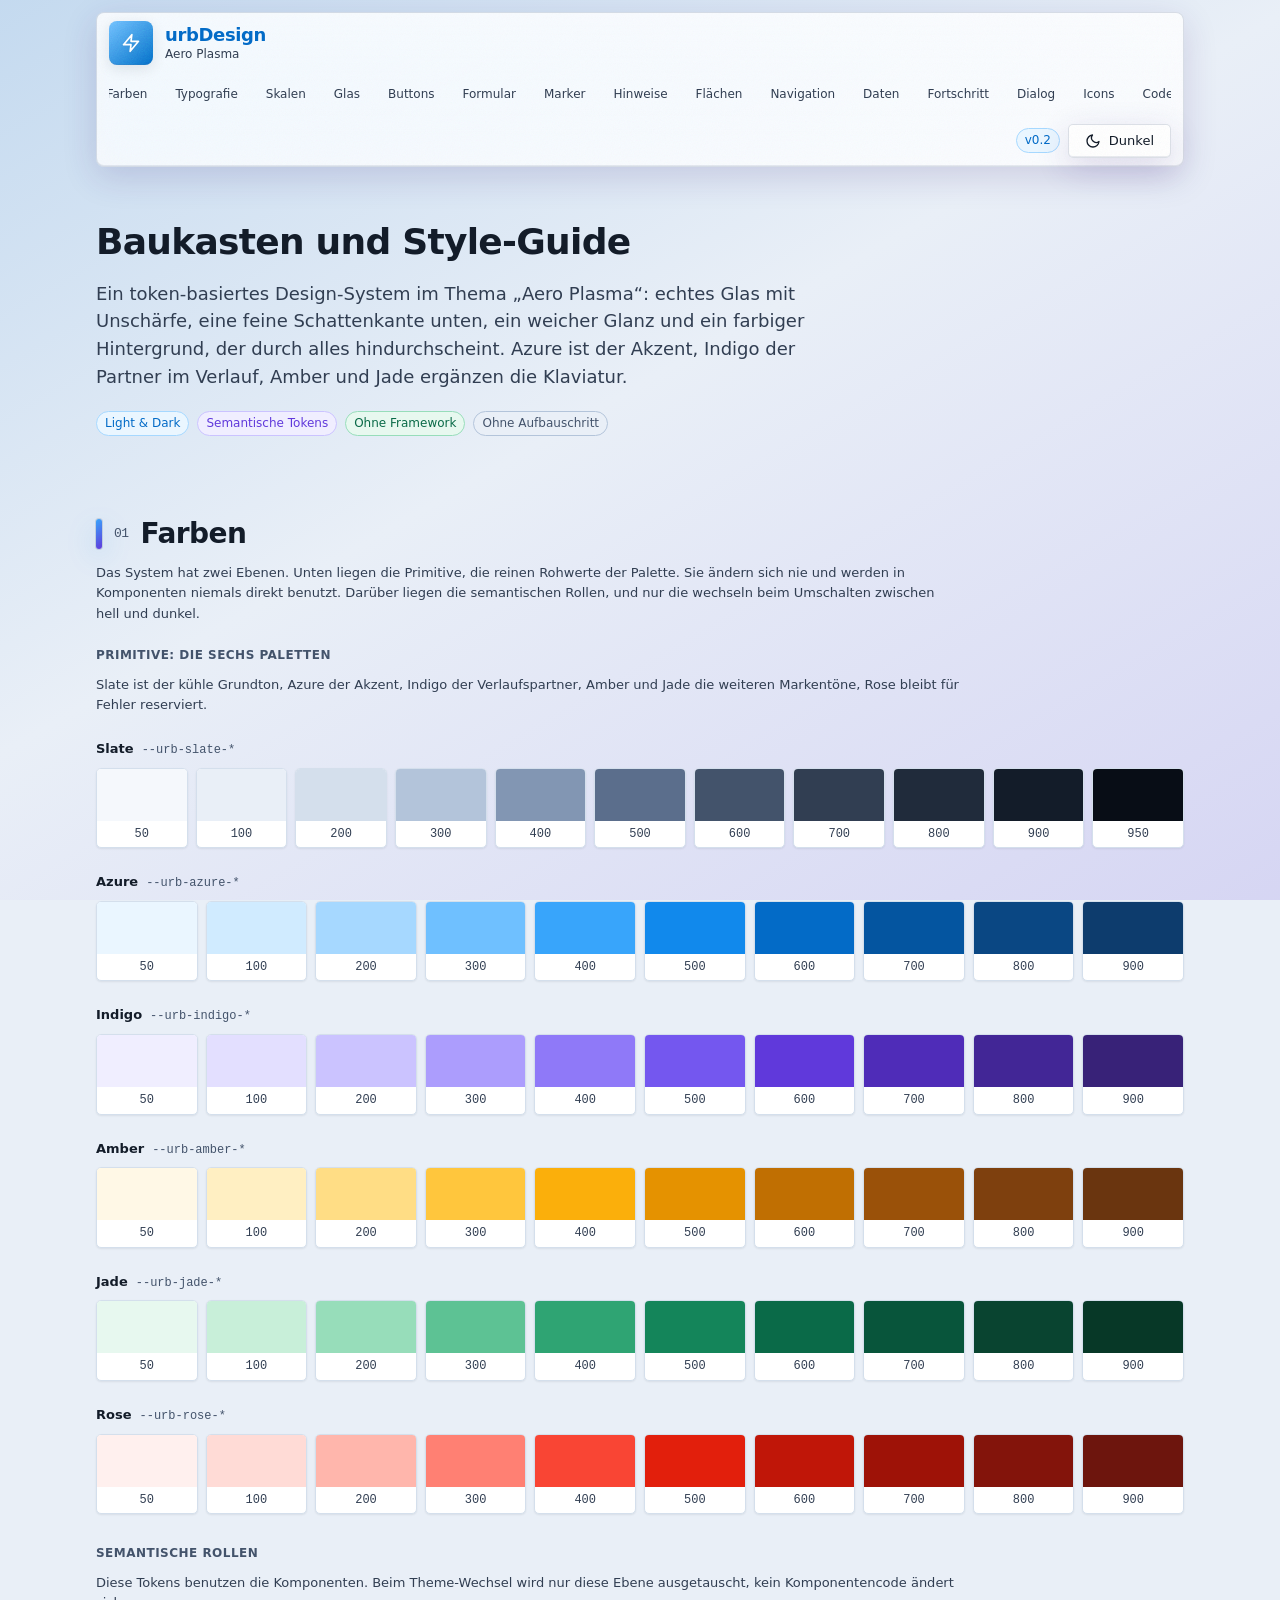
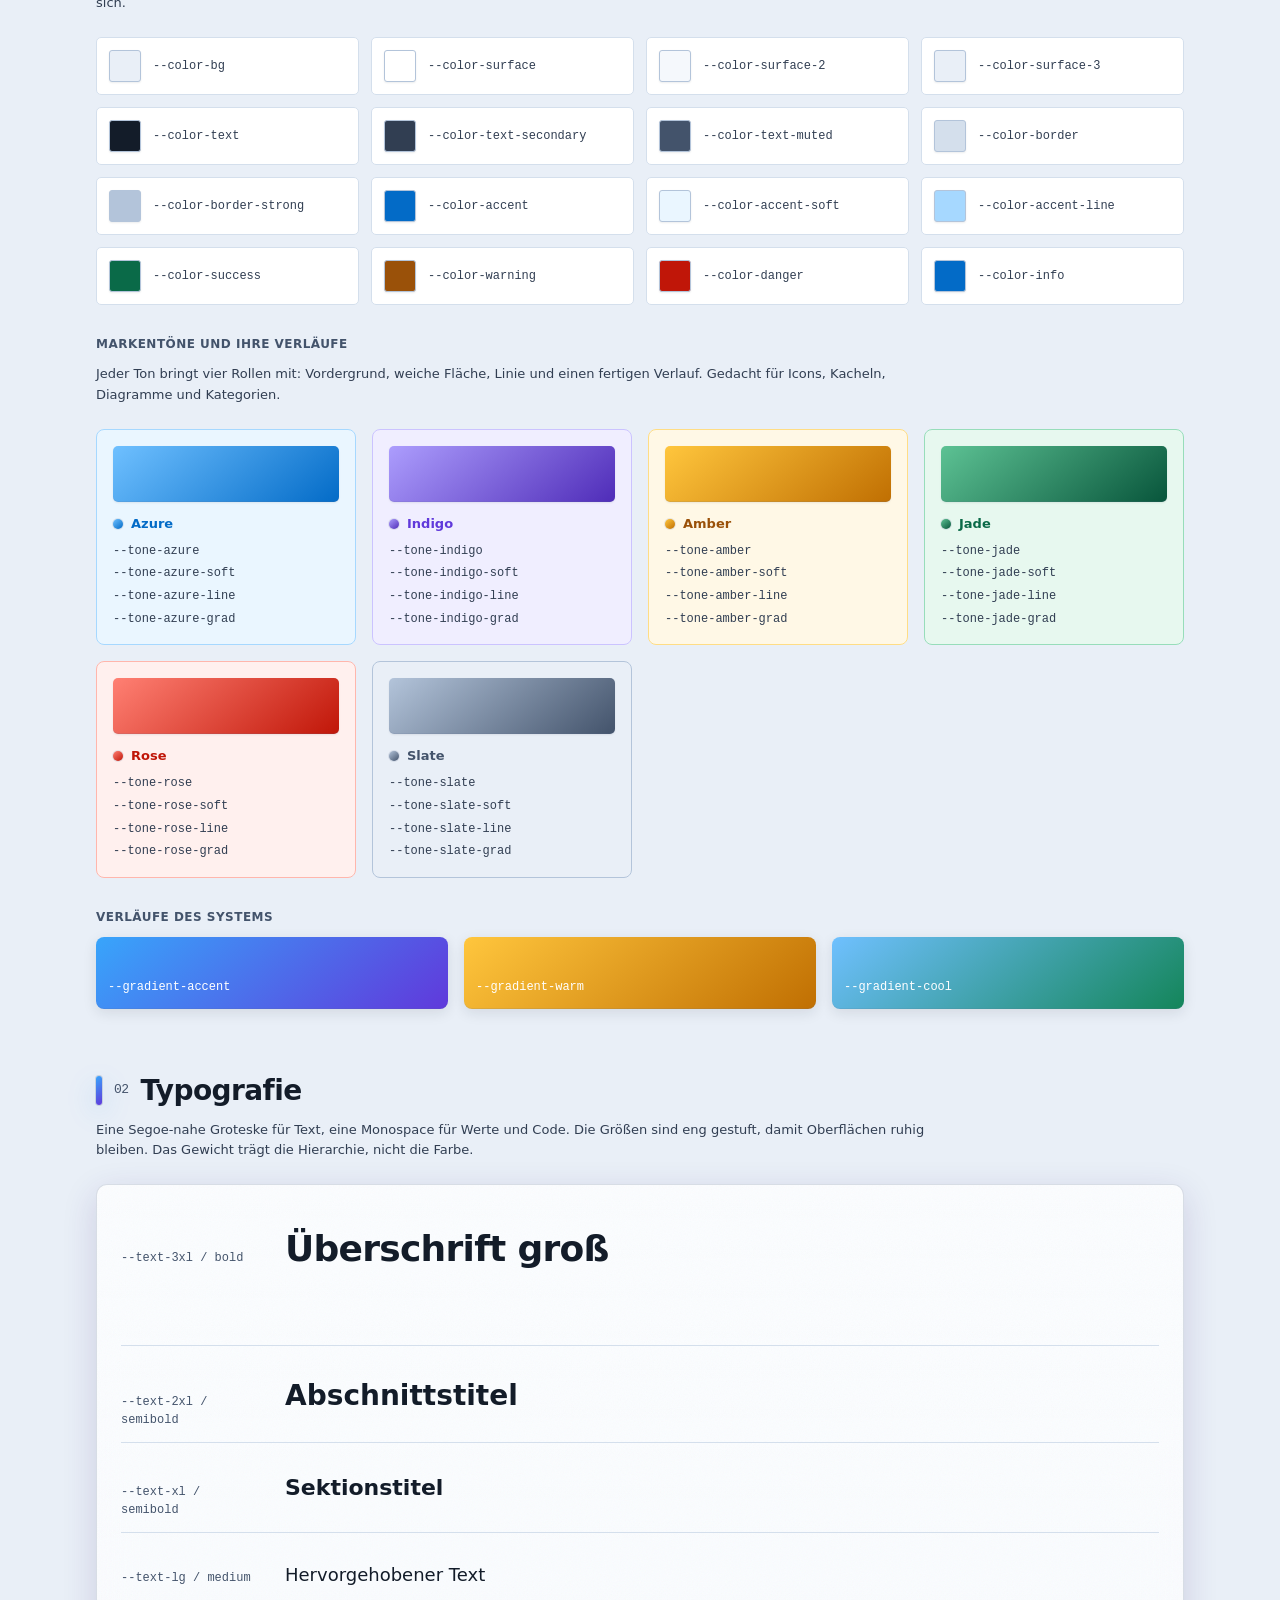
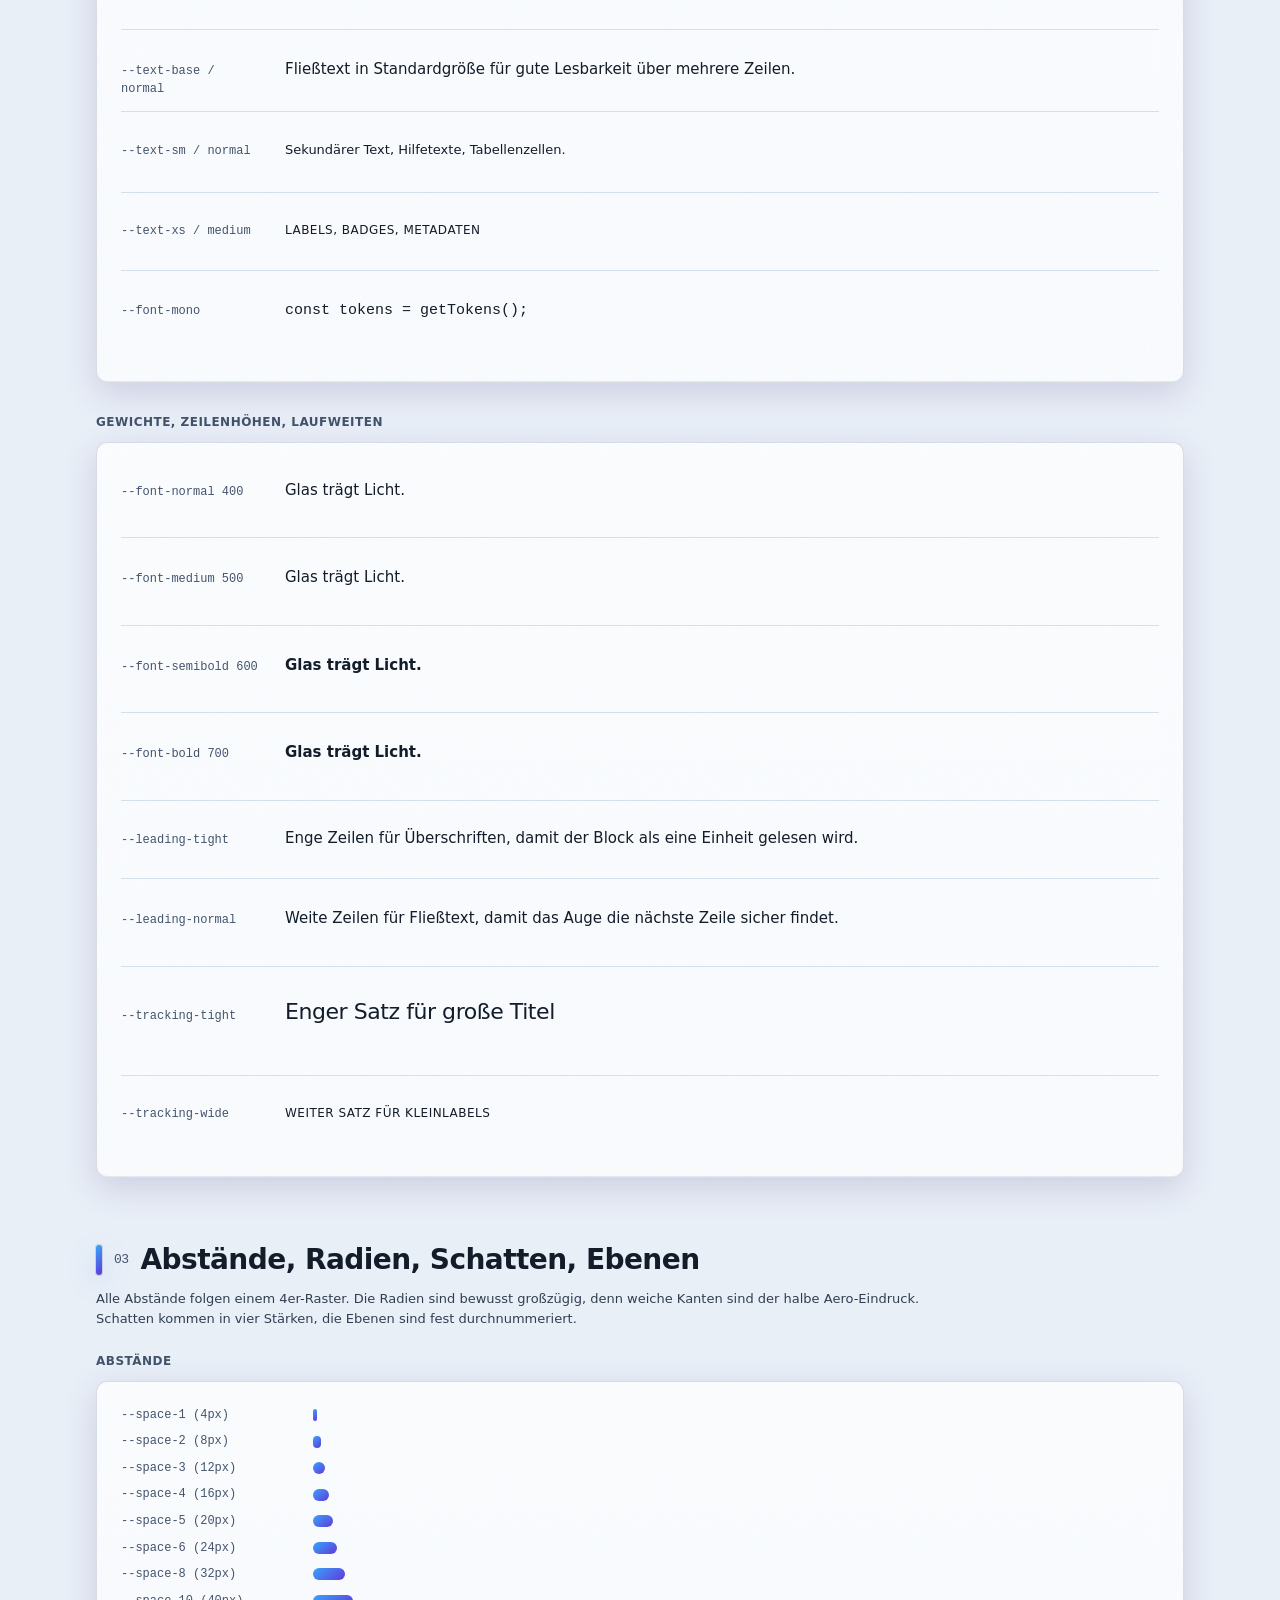
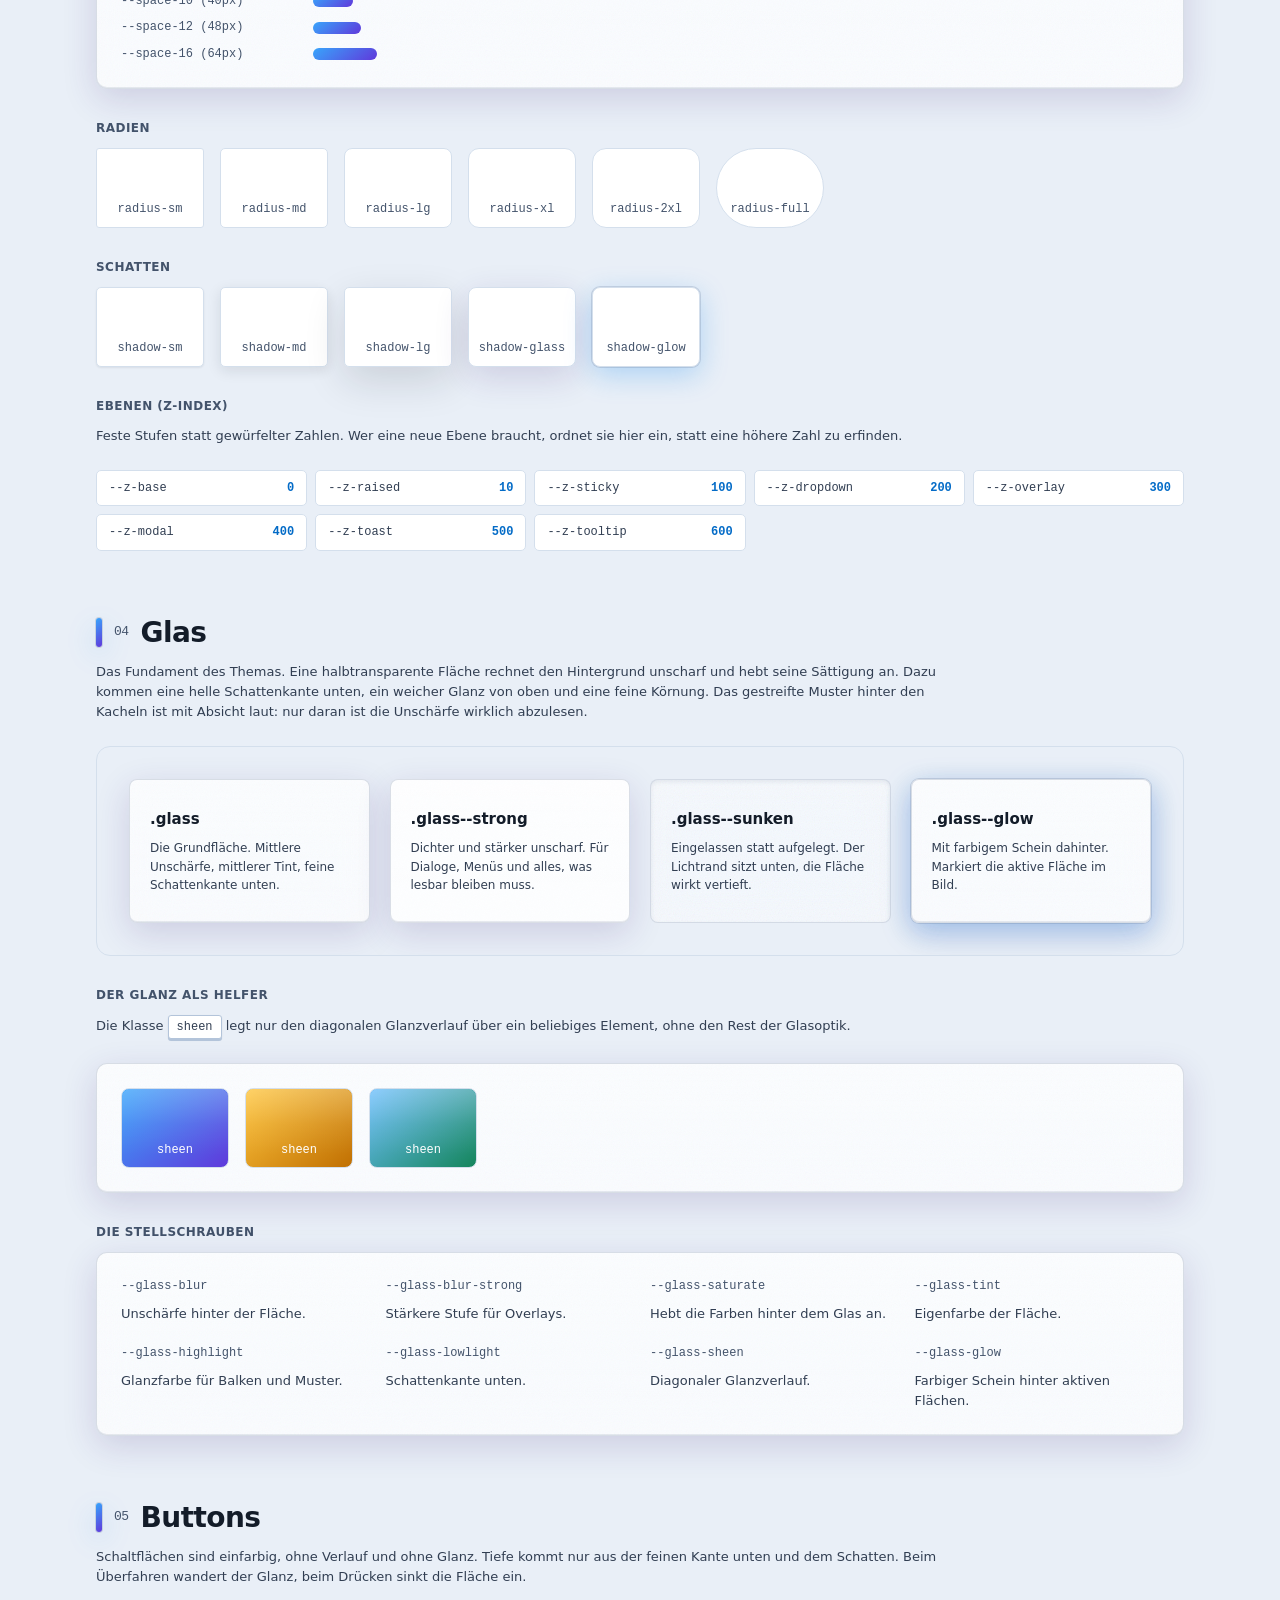
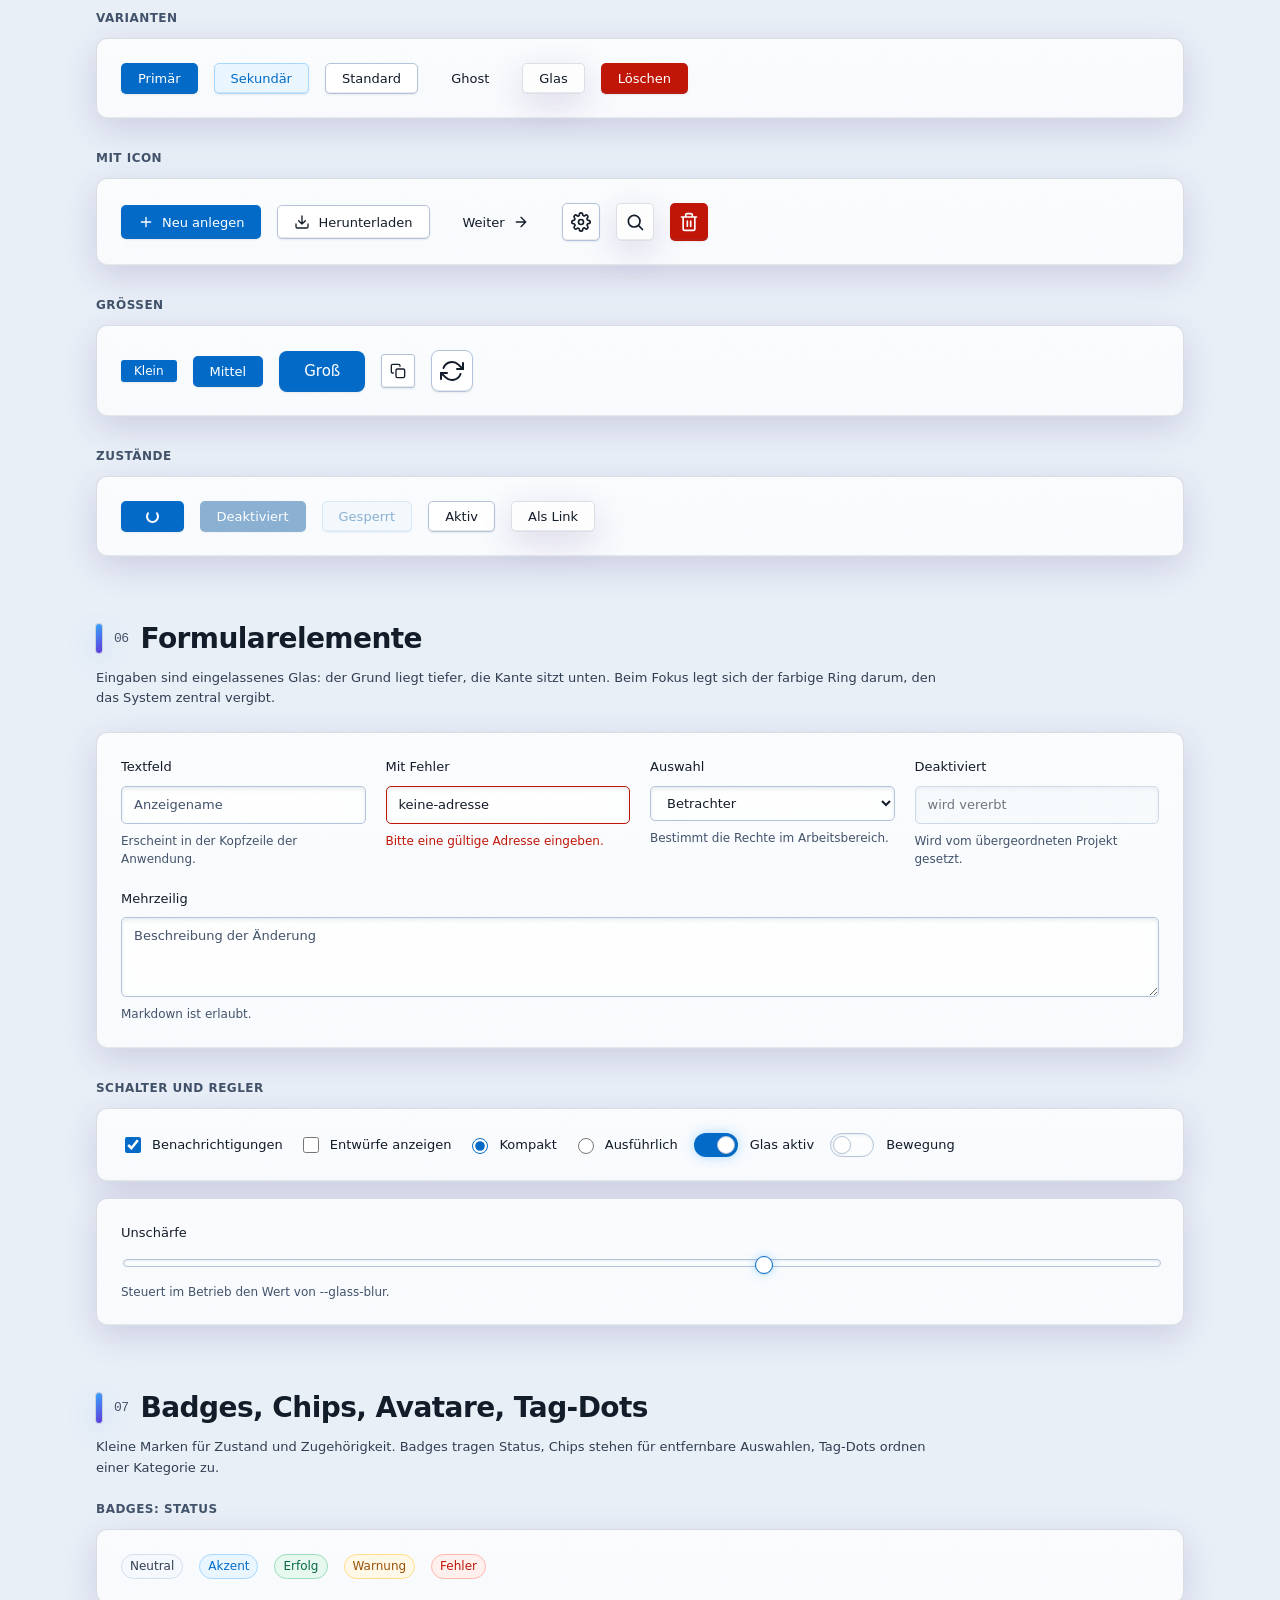
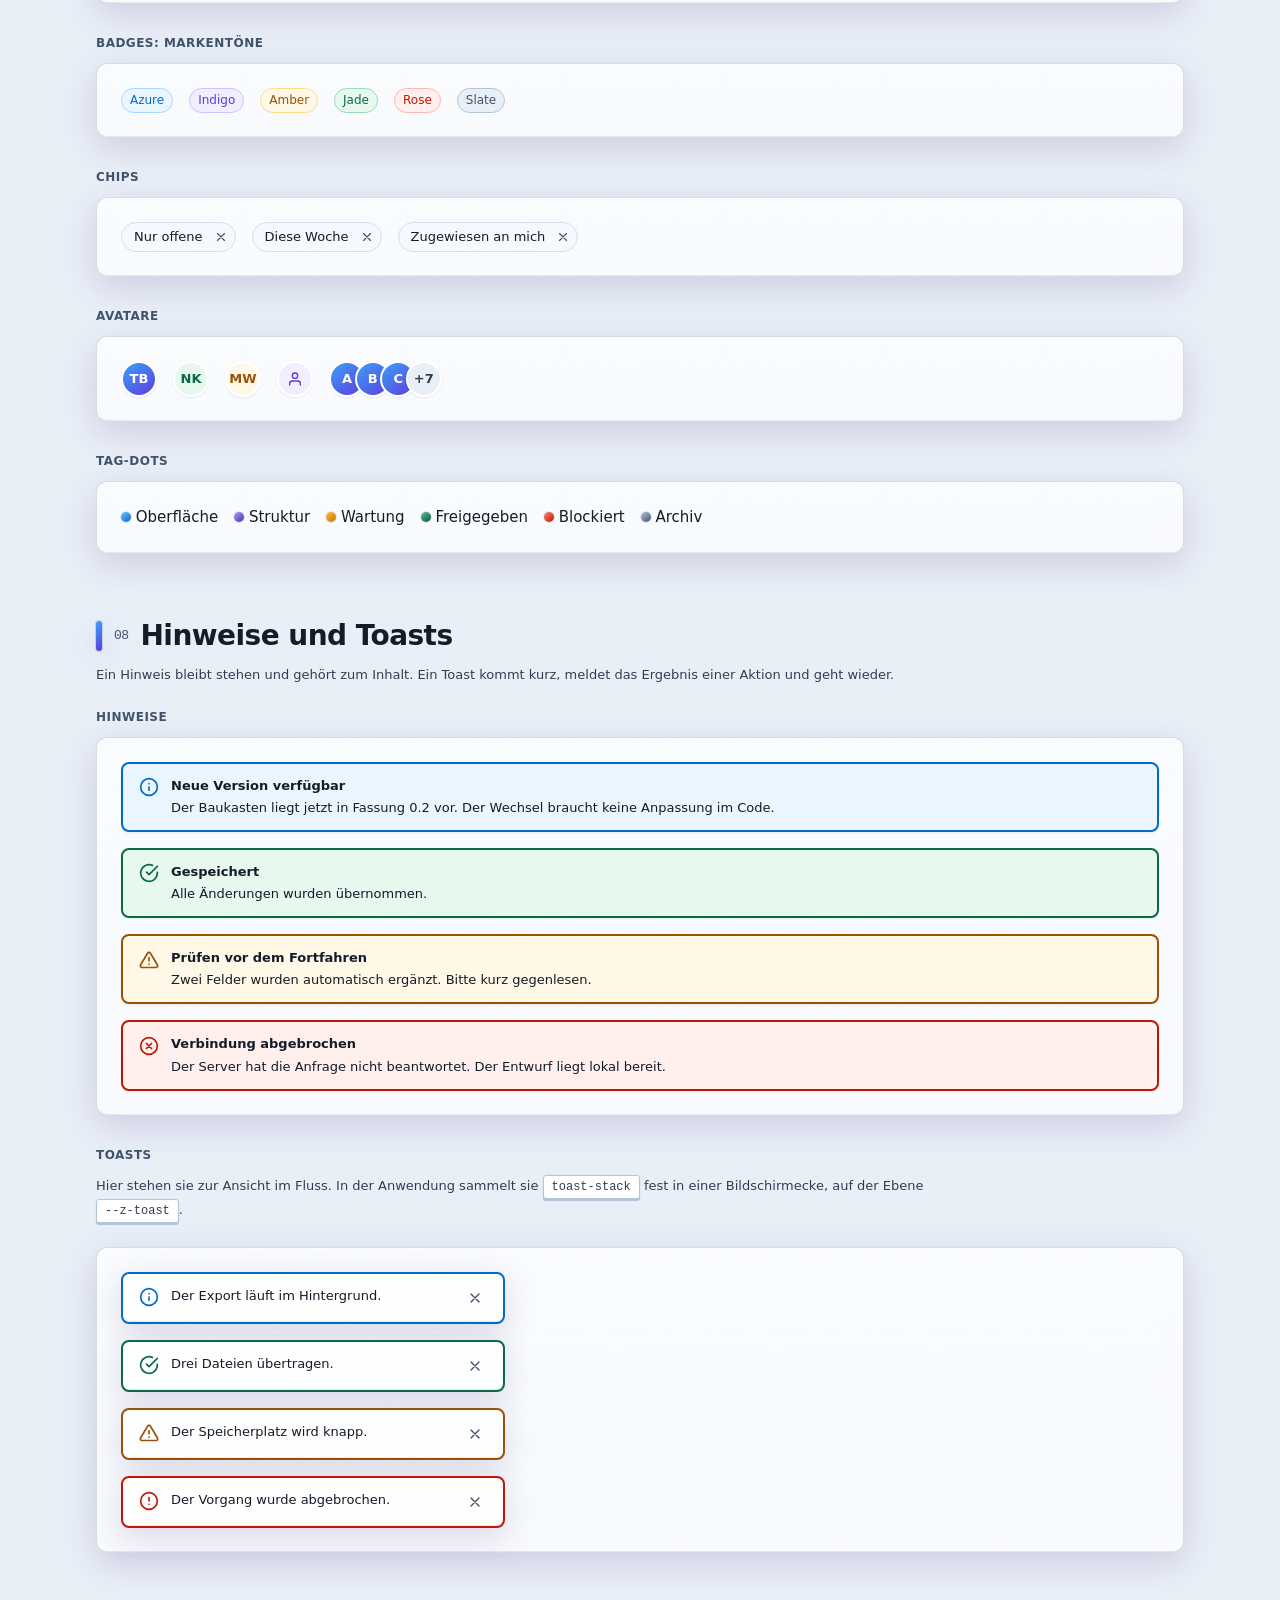
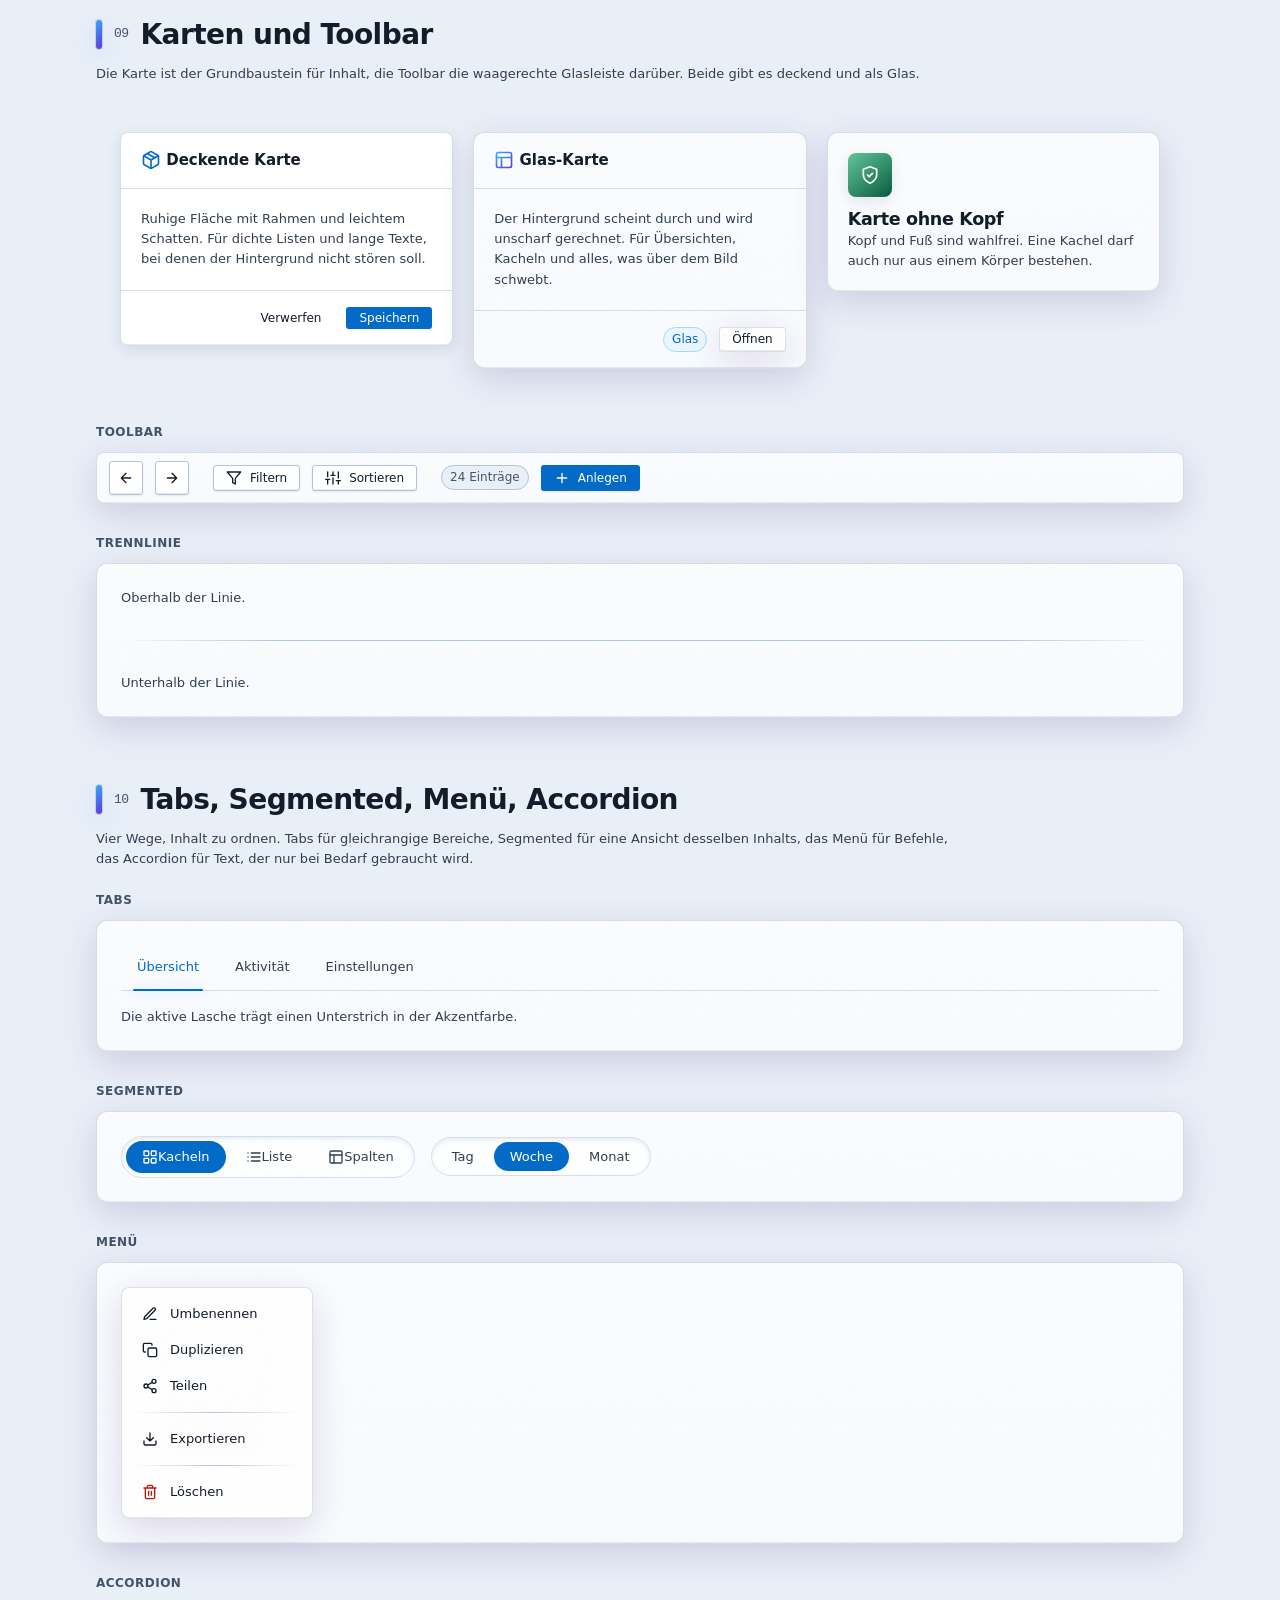
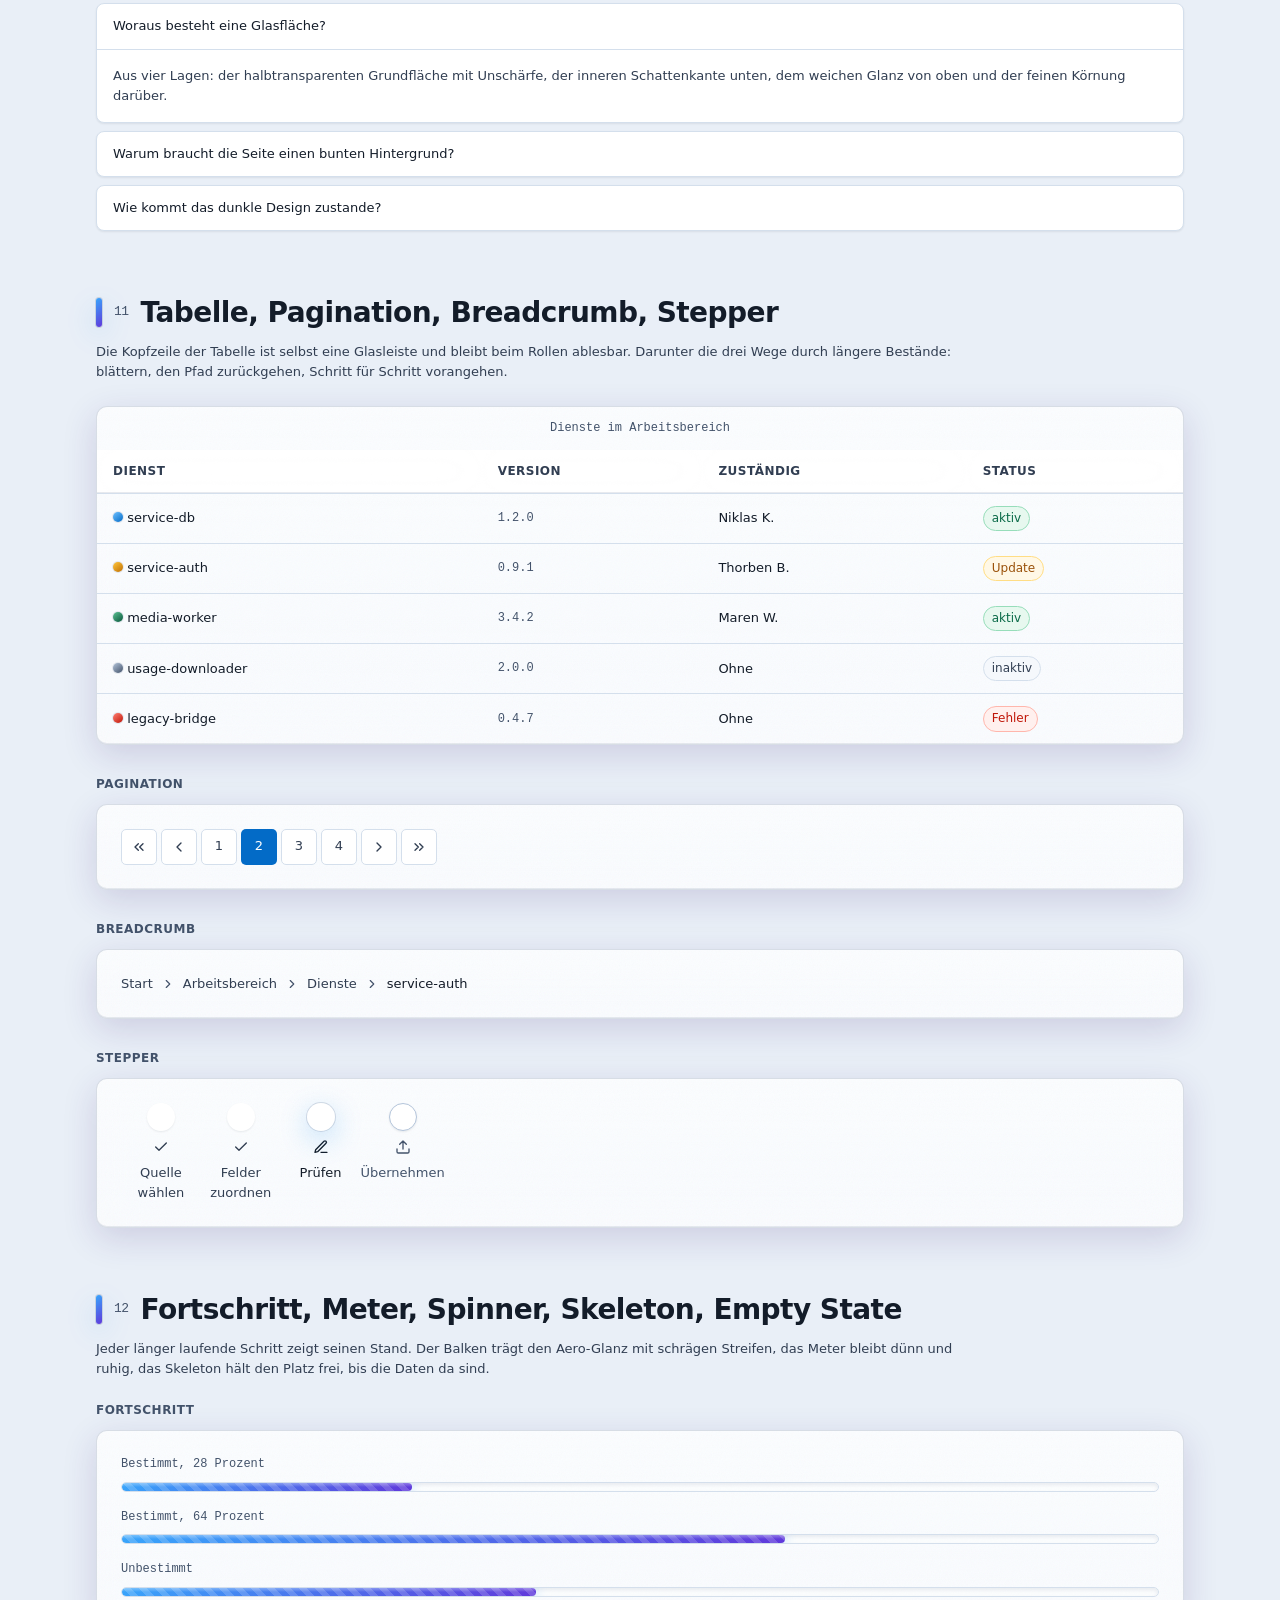
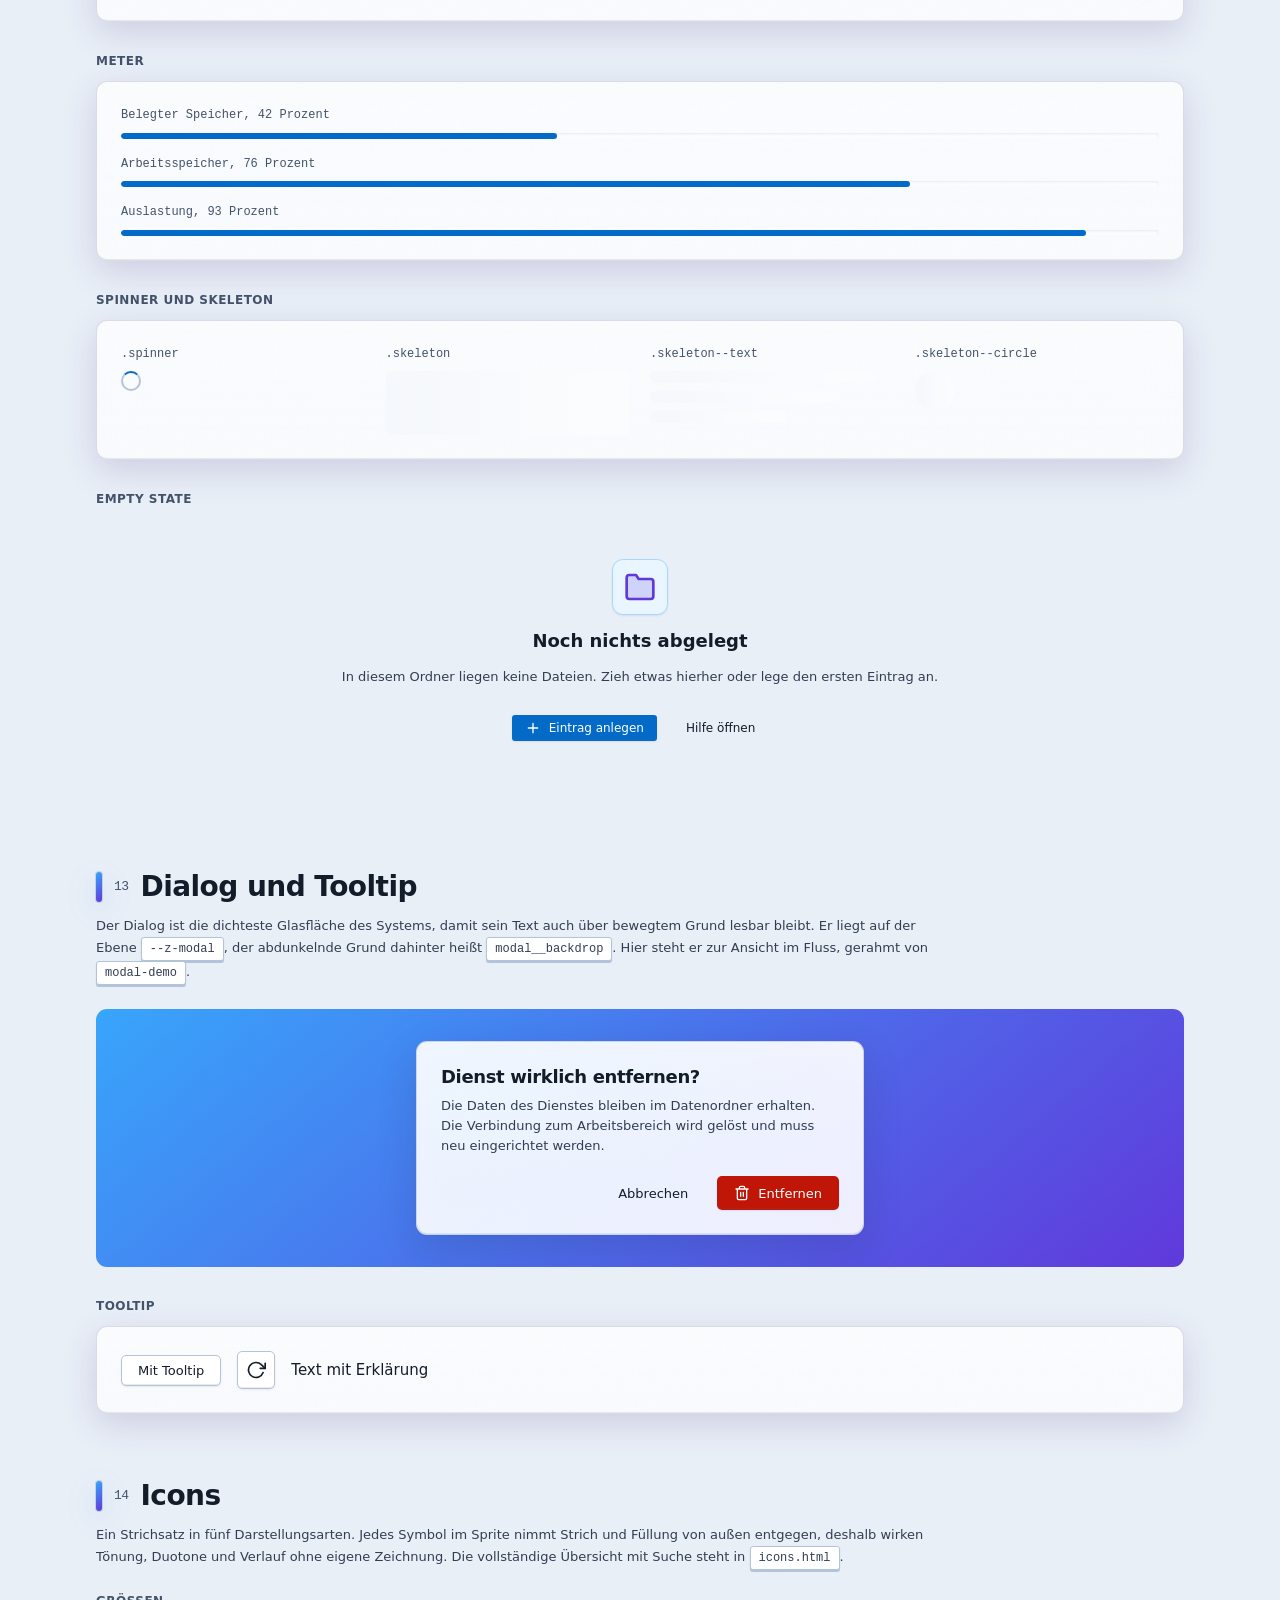
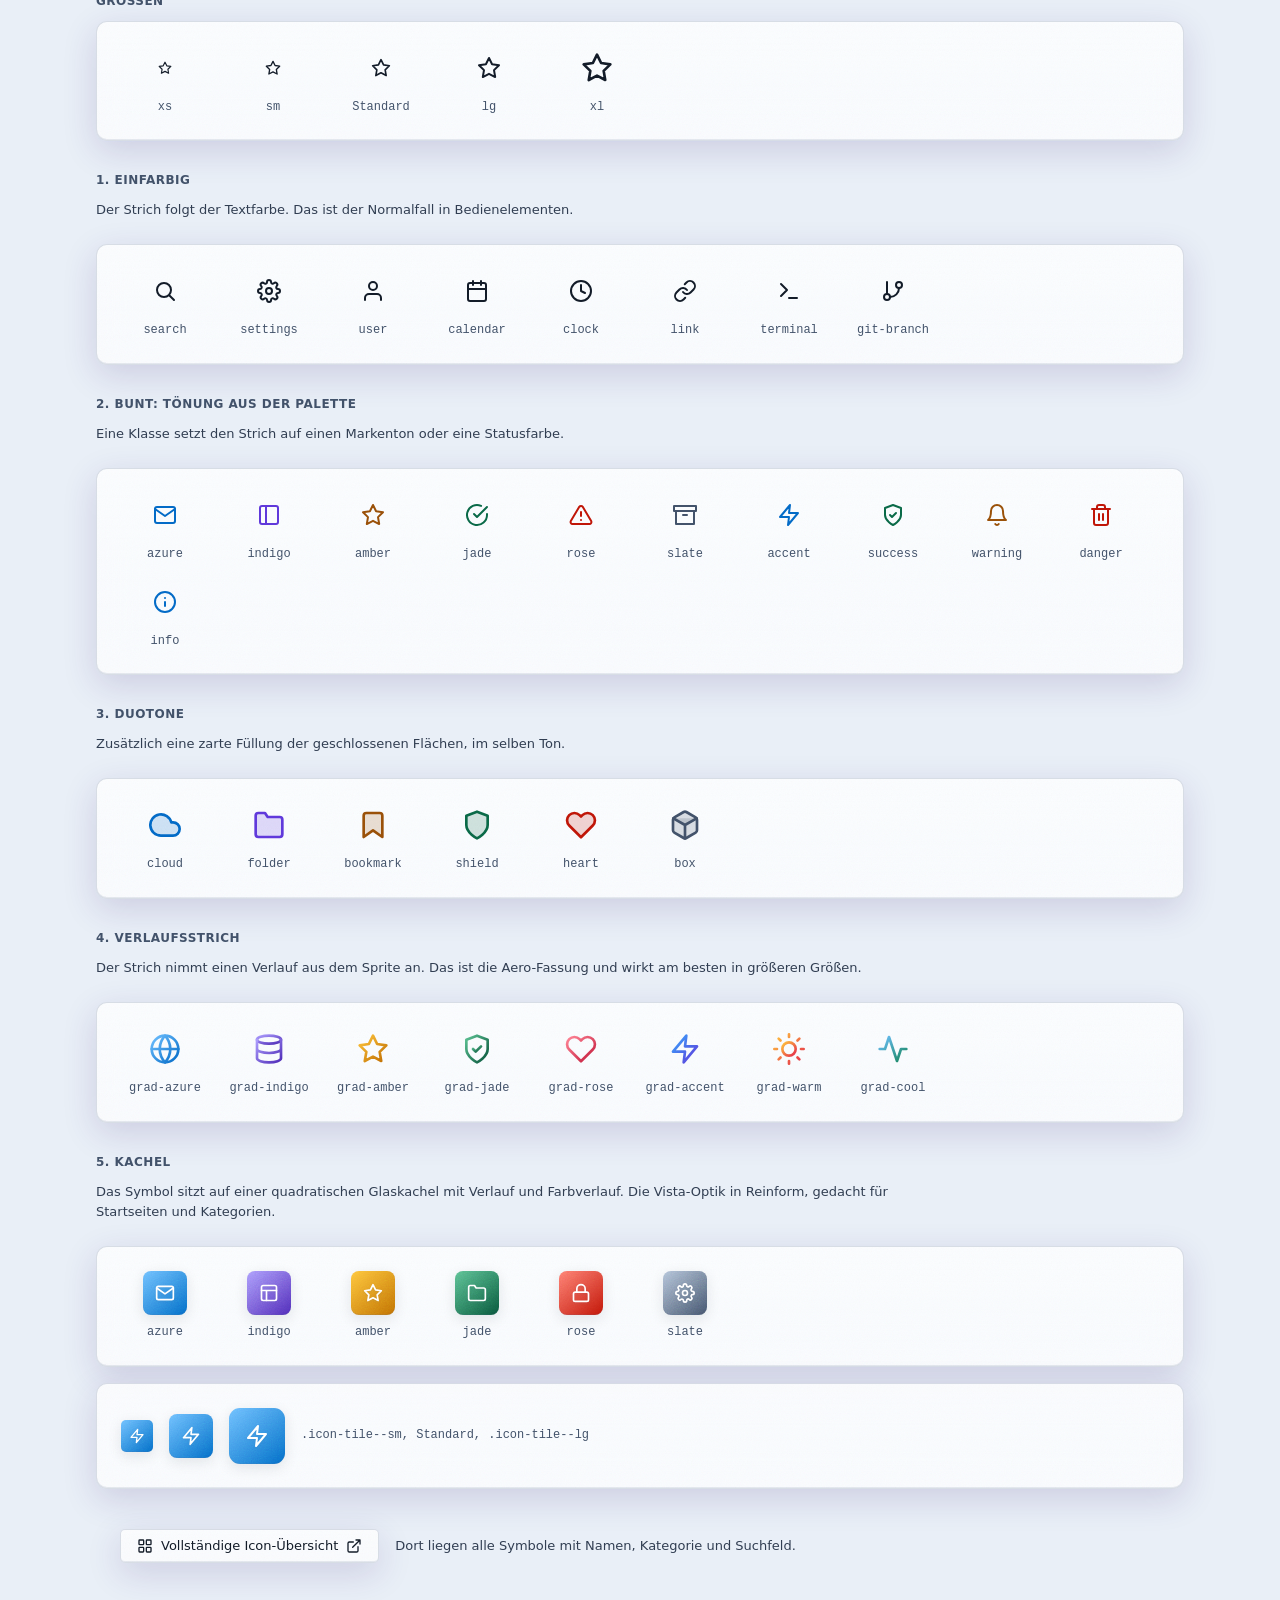
==== commit 6bf3ef3e: "Kantiger, flache Bedienelemente, satteres Rot Formvorgaben aus der Durchsicht umgesetzt.  - Radiensk" ====
--- a/index.html
+++ b/index.html
@@ -177,15 +177,9 @@
 </svg>
 
 
-  <!-- Aero-Hintergrund: farbige Blobs und ein feines Lichtmuster.
+  <!-- Seitenhintergrund: ruhiger Verlauf aus zwei Markentoenen.
        Rein dekorativ, deshalb vor der Vorlesesoftware verborgen. -->
-  <div class="sg-aero" aria-hidden="true">
-    <span class="sg-aero__blob sg-aero__blob--azure"></span>
-    <span class="sg-aero__blob sg-aero__blob--indigo"></span>
-    <span class="sg-aero__blob sg-aero__blob--amber"></span>
-    <span class="sg-aero__blob sg-aero__blob--jade"></span>
-    <span class="sg-aero__veil"></span>
-  </div>
+  <div class="sg-aero" aria-hidden="true"></div>
 
   <!-- ============================================================
        KOPFZEILE: klebende Glas-Toolbar
@@ -588,9 +582,9 @@
         über ein beliebiges Element, ohne den Rest der Glasoptik.
       </p>
       <div class="sg-demo glass">
-        <div class="sheen sg-box" style="border-radius:var(--radius-lg);background:var(--gradient-accent);color:var(--color-on-accent)">sheen</div>
-        <div class="sheen sg-box" style="border-radius:var(--radius-lg);background:var(--gradient-warm);color:var(--color-on-accent)">sheen</div>
-        <div class="sheen sg-box" style="border-radius:var(--radius-lg);background:var(--gradient-cool);color:var(--color-on-accent)">sheen</div>
+        <div class="sheen sg-box" style="border-radius:var(--radius-lg);background-image:var(--gradient-accent);color:var(--color-on-accent)">sheen</div>
+        <div class="sheen sg-box" style="border-radius:var(--radius-lg);background-image:var(--gradient-warm);color:var(--color-on-accent)">sheen</div>
+        <div class="sheen sg-box" style="border-radius:var(--radius-lg);background-image:var(--gradient-cool);color:var(--color-on-accent)">sheen</div>
       </div>
 
       <h3 class="sg-sub">Die Stellschrauben</h3>
@@ -613,7 +607,7 @@
     <section class="sg-section" id="buttons">
       <h2><span class="sg-section__no">05</span> Buttons</h2>
       <p class="sg-lead">
-        Jede Schaltfläche trägt einen leichten Verlauf und eine feine Kante unten.
+        Schaltflächen sind einfarbig, ohne Verlauf und ohne Glanz. Tiefe kommt nur aus der feinen Kante unten und dem Schatten.
         Beim Überfahren wandert der Glanz, beim Drücken sinkt die Fläche ein.
       </p>
 
@@ -1000,7 +994,7 @@
           <button class="tab" type="button" role="tab" id="tab-3" aria-selected="false" aria-controls="panel-3" tabindex="-1">Einstellungen</button>
         </div>
         <div role="tabpanel" id="panel-1" aria-labelledby="tab-1">
-          <p class="sg-note">Die aktive Lasche trägt einen Verlaufs-Unterstrich und einen leichten Schein.</p>
+          <p class="sg-note">Die aktive Lasche trägt einen Unterstrich in der Akzentfarbe.</p>
         </div>
         <div role="tabpanel" id="panel-2" aria-labelledby="tab-2" hidden></div>
         <div role="tabpanel" id="panel-3" aria-labelledby="tab-3" hidden></div>
@@ -1458,7 +1452,7 @@
 
       <h3 class="sg-sub sg-sub--top">Codeblock</h3>
       <pre class="code-block">.btn--primary {
-  background: var(--gradient-accent);
+  background-image: var(--gradient-accent);
   color: var(--color-on-accent);
   box-shadow: inset 0 1px 0 var(--glass-highlight),
               inset 0 -1px 0 var(--glass-lowlight),
--- a/tokens.css
+++ b/tokens.css
@@ -94,16 +94,16 @@
     --urb-jade-900: #073827;
 
     /* ---------- Rose: Rot fuer Fehler und Gefahr ---------- */
-    --urb-rose-50:  #ffeef0;
-    --urb-rose-100: #ffdadf;
-    --urb-rose-200: #ffb8c1;
-    --urb-rose-300: #ff8697;
-    --urb-rose-400: #f9536d;
-    --urb-rose-500: #e42a4c;
-    --urb-rose-600: #c11739;
-    --urb-rose-700: #a11330;
-    --urb-rose-800: #86142d;
-    --urb-rose-900: #71152a;
+    --urb-rose-50:  #fff0ee;
+    --urb-rose-100: #ffdbd6;
+    --urb-rose-200: #ffb6ac;
+    --urb-rose-300: #ff8073;
+    --urb-rose-400: #f94534;
+    --urb-rose-500: #e21f0c;
+    --urb-rose-600: #c01608;
+    --urb-rose-700: #9e1207;
+    --urb-rose-800: #83140b;
+    --urb-rose-900: #6d150d;
 
     /* ============================================================
        Nicht-farbige Skalen.
@@ -147,11 +147,11 @@
     --space-16: 4rem;     /* 64 */
 
     /* ---------- Radien ---------- */
-    --radius-sm:   6px;
-    --radius-md:   10px;
-    --radius-lg:   14px;
-    --radius-xl:   20px;
-    --radius-2xl:  28px;
+    --radius-sm:   3px;
+    --radius-md:   5px;
+    --radius-lg:   8px;
+    --radius-xl:   11px;
+    --radius-2xl:  14px;
     --radius-full: 9999px;
 
     /* ---------- Rahmen ---------- */
--- a/components.css
+++ b/components.css
@@ -179,9 +179,10 @@
      ------------------------------------------------------------
      Lokale Variablen wie ueberall im System:
        --btn-bg  Flaeche, --btn-fg Text, --btn-bd Kante,
-       --btn-grad zusaetzlicher Farbverlauf, --btn-shadow Schatten.
-     Der Aero-Aufbau steckt in --btn-img: oben der Glanz, darunter
-     eine Abdunklung zur Unterkante, ganz unten der Farbverlauf.
+       --btn-shadow Schatten.
+     Schaltflaechen sind bewusst einfarbig: kein Verlauf, keine
+     Glanzebene. --btn-grad bleibt als Erweiterungspunkt bestehen
+     und steht standardmaessig auf none.
      ============================================================ */
 
   .btn {
@@ -191,8 +192,7 @@
     --btn-bd: var(--color-border-strong);
     --btn-grad: none;
     --btn-shadow: var(--shadow-sm);
-    --btn-img: linear-gradient(180deg, transparent 45%, var(--glass-lowlight)),
-               var(--btn-grad);
+    --btn-img: var(--btn-grad);
 
     position: relative;
     display: inline-flex;
@@ -229,7 +229,6 @@
     --btn-bg-hover: var(--color-accent-hover);
     --btn-fg: var(--color-on-accent);
     --btn-bd: transparent;
-    --btn-grad: var(--gradient-accent);
   }
   .btn--primary:hover  { --btn-shadow: var(--shadow-glow); }
   .btn--primary:active { --btn-bg: var(--color-accent-active); }
@@ -244,15 +243,11 @@
   .btn--ghost { --btn-bg: transparent; --btn-bd: transparent; --btn-shadow: none; --btn-img: none; box-shadow: none; }
   .btn--ghost:hover { --btn-shadow: none; box-shadow: none; }
 
-  /* Verlauf aus --color-danger: aufgehellt oben links, voll unten rechts. */
   .btn--danger {
     --btn-bg: var(--color-danger);
     --btn-bg-hover: color-mix(in srgb, var(--color-danger) 88%, var(--color-text));
     --btn-fg: var(--color-on-accent);
     --btn-bd: transparent;
-    --btn-grad: linear-gradient(140deg,
-                  color-mix(in srgb, var(--color-danger) 80%, var(--glass-highlight)),
-                  var(--color-danger));
   }
 
   /* Glas-Schaltflaeche: Unschaerfe, Kanten und beide Ebenen kommen
@@ -355,7 +350,6 @@
     width: 2.75rem;
     height: 1.5rem;
     background-color: var(--glass-tint-sunken);
-    background-image: linear-gradient(180deg, var(--glass-lowlight), transparent 60%);
     border: var(--border-thin) solid var(--color-border-strong);
     border-radius: var(--radius-full);
     box-shadow: inset 0 1px 3px var(--glass-lowlight);
@@ -378,7 +372,6 @@
   }
   .switch input:checked + .switch__track {
     background-color: var(--color-accent);
-    background-image: var(--gradient-accent);
     border-color: transparent;
     box-shadow: 0 0 12px var(--glass-glow);
   }
@@ -394,7 +387,7 @@
     appearance: none;
     width: 100%;
     height: 1.25rem;
-    background: transparent;
+    background-color: transparent;
     accent-color: var(--color-accent);
     cursor: pointer;
   }
@@ -507,25 +500,23 @@
   .alert {
     --alert-tone: var(--color-text-secondary);
     --alert-bg: var(--color-surface-2);
-    --alert-line: var(--color-border);
     display: flex;
     gap: var(--space-3);
     padding: var(--space-3) var(--space-4);
     font-size: var(--text-sm);
     color: var(--color-text);
     background-color: var(--alert-bg);
-    border: var(--border-thin) solid var(--alert-line);
-    border-inline-start: var(--border-med) solid var(--alert-tone);
+    border: var(--border-med) solid var(--alert-tone);
     border-radius: var(--radius-lg);
     box-shadow: var(--shadow-sm);
   }
   .alert__icon  { flex-shrink: 0; color: var(--alert-tone); margin-top: 1px; }
   .alert__title { display: block; font-weight: var(--font-semibold); color: var(--alert-tone); margin-bottom: 2px; }
   .alert p { color: var(--color-text); }
-  .alert--info    { --alert-tone: var(--color-info);    --alert-bg: var(--color-info-soft);    --alert-line: var(--color-info-line); }
-  .alert--success { --alert-tone: var(--color-success); --alert-bg: var(--color-success-soft); --alert-line: var(--color-success-line); }
-  .alert--warning { --alert-tone: var(--color-warning); --alert-bg: var(--color-warning-soft); --alert-line: var(--color-warning-line); }
-  .alert--danger  { --alert-tone: var(--color-danger);  --alert-bg: var(--color-danger-soft);  --alert-line: var(--color-danger-line); }
+  .alert--info    { --alert-tone: var(--color-info);    --alert-bg: var(--color-info-soft); }
+  .alert--success { --alert-tone: var(--color-success); --alert-bg: var(--color-success-soft); }
+  .alert--warning { --alert-tone: var(--color-warning); --alert-bg: var(--color-warning-soft); }
+  .alert--danger  { --alert-tone: var(--color-danger);  --alert-bg: var(--color-danger-soft); }
 
   /* Toast: Glasflaeche aus Abschnitt 1, der Ton sitzt nur auf der
      Kante und im Symbol, damit der Text auf Glas lesbar bleibt. */
@@ -540,8 +531,8 @@
     max-width: 24rem;
     padding: var(--space-3) var(--space-4);
     font-size: var(--text-sm);
-    border-inline-start-width: var(--border-med);
-    border-inline-start-color: var(--toast-tone);
+    border-width: var(--border-med);
+    border-color: var(--toast-tone);
     animation: urb-rise var(--dur-med) var(--ease-out) both;
   }
   .toast > .icon { flex-shrink: 0; color: var(--toast-tone); margin-top: 1px; }
@@ -653,7 +644,7 @@
     inset-inline: var(--space-3);
     bottom: calc(-1 * var(--border-thin));
     height: var(--border-med);
-    background-image: var(--gradient-accent);
+    background-color: var(--color-accent);
     border-radius: var(--radius-full);
     opacity: 0;
     transform: scaleX(0.4);
@@ -697,8 +688,6 @@
   .segmented__item.is-selected {
     color: var(--color-on-accent);
     background-color: var(--color-accent);
-    background-image: var(--gradient-accent);
-    box-shadow: var(--shadow-glow);
   }
 
   .table { width: 100%; border-collapse: separate; border-spacing: 0; font-size: var(--text-sm); }
@@ -754,7 +743,7 @@
   .menu__item[aria-selected="true"],
   .menu__item.is-selected {
     color: var(--color-on-accent);
-    background-image: var(--gradient-accent);
+    background-color: var(--color-accent);
     
   }
   .menu__sep {
@@ -852,9 +841,7 @@
   .page-btn.is-active {
     color: var(--color-on-accent);
     background-color: var(--color-accent);
-    background-image: var(--gradient-accent);
     border-color: transparent;
-    box-shadow: var(--shadow-glow);
   }
 
   .breadcrumb { display: flex; flex-wrap: wrap; align-items: center; gap: var(--space-2); font-size: var(--text-sm); color: var(--color-text-muted); }
@@ -940,8 +927,8 @@
     background-color: var(--step-line);
   }
   .step:last-child::after { content: none; }
-  .step--done    { --step-fill: var(--gradient-cool);   --step-line: transparent; --step-fg: var(--color-text-secondary); }
-  .step--current { --step-fill: var(--gradient-accent); --step-line: transparent; --step-fg: var(--color-text); font-weight: var(--font-medium); }
+  .step--done    { --step-fill: var(--color-success);   --step-line: transparent; --step-fg: var(--color-text-secondary); }
+  .step--current { --step-fill: var(--color-accent); --step-line: transparent; --step-fg: var(--color-text); font-weight: var(--font-medium); }
   .step--current::before { box-shadow: var(--shadow-glow); }
 
 
@@ -1013,7 +1000,7 @@
     height: 100%;
     width: var(--meter-value, 0%);
     max-width: 100%;
-    background-image: var(--tone-grad, var(--gradient-cool));
+    background-color: var(--tone-fill, var(--color-accent));
     border-radius: inherit;
     transition: width var(--dur-med) var(--ease);
   }
@@ -1279,7 +1266,8 @@
 
   @media (prefers-reduced-motion: reduce) {
     .spinner,
-    .btn.is-loading::after,
+    .btn.is-loading::after { animation: none; }
+
     .progress__bar::after { animation: none; }
 
     .progress--indeterminate .progress__bar { animation: none; width: 100%; opacity: 0.6; }
@@ -1298,14 +1286,15 @@
 }
 
 /* Schraege Streifen des Fortschrittsbalkens, eine Kachelbreite */
-@keyframes urb-stripes {
-  to { background-position-x: 1rem; }
 }
 
 @keyframes urb-indeterminate {
   0%   { transform: translateX(-110%); }
   100% { transform: translateX(260%); }
 }
+
+@keyframes urb-stripes {
+  to { background-position-x: 1rem; }
 
 @keyframes urb-shimmer {
   from { background-position: 150% 0; }
--- a/showcase.css
+++ b/showcase.css
@@ -17,116 +17,23 @@
 @layer showcase {
 
   /* ============================================================
-     1. AERO-HINTERGRUND
-     Vier weiche Farbblobs (Azure, Indigo, Amber, Jade) liegen
-     fest im Blickfeld und wandern sehr langsam. Darueber ein
-     feines Lichtmuster. Ohne diese Ebene bliebe jede Glasflaeche
-     wirkungslos, denn Unschaerfe braucht etwas zum Verwischen.
+     1. HINTERGRUND
+     Ein ruhiger Verlauf aus zwei Markentoenen, ohne Muster und
+     ohne Bewegung. Er passt sich ueber die Tokens von selbst an
+     Hell und Dunkel an, weil sowohl die Toene als auch --color-bg
+     pro Theme umgestellt werden.
      ============================================================ */
 
   .sg-aero {
     position: fixed;
     inset: 0;
     z-index: var(--z-base);
-    overflow: hidden;
     pointer-events: none;
-  }
-
-  .sg-aero__blob {
-    position: absolute;
-    width: 62vmax;
-    height: 62vmax;
-    border-radius: var(--radius-full);
-    filter: blur(70px);
-    opacity: 0.45;
-    will-change: transform;
-    animation: sg-drift 72s var(--ease) infinite alternate;
-  }
-
-  .sg-aero__blob--azure {
-    top: -24vmax;
-    left: -18vmax;
-    background: radial-gradient(circle at 50% 50%,
-                  color-mix(in srgb, var(--tone-azure) 68%, transparent) 0%,
-                  transparent 68%);
-    animation-duration: 68s;
-  }
-
-  .sg-aero__blob--indigo {
-    top: -14vmax;
-    right: -22vmax;
-    background: radial-gradient(circle at 50% 50%,
-                  color-mix(in srgb, var(--tone-indigo) 62%, transparent) 0%,
-                  transparent 68%);
-    animation-name: sg-drift-rev;
-    animation-duration: 88s;
-    animation-delay: -12s;
-  }
-
-  .sg-aero__blob--amber {
-    bottom: -28vmax;
-    left: 6vmax;
-    background: radial-gradient(circle at 50% 50%,
-                  color-mix(in srgb, var(--tone-amber) 55%, transparent) 0%,
-                  transparent 66%);
-    animation-duration: 96s;
-    animation-delay: -24s;
-  }
-
-  .sg-aero__blob--jade {
-    bottom: -22vmax;
-    right: -16vmax;
-    background: radial-gradient(circle at 50% 50%,
-                  color-mix(in srgb, var(--tone-jade) 55%, transparent) 0%,
-                  transparent 66%);
-    animation-name: sg-drift-rev;
-    animation-duration: 80s;
-    animation-delay: -36s;
-  }
-
-  /* Lichtmuster: zwei sehr flache Streifenraster plus ein
-     diagonaler Lichtverlauf. Es gibt der Flaeche eine Struktur,
-     an der die Unschaerfe des Glases erst ablesbar wird. */
-  .sg-aero__veil {
-    position: absolute;
-    inset: -12%;
-    background:
-      repeating-linear-gradient(112deg,
-        color-mix(in srgb, var(--glass-highlight) 70%, transparent) 0 1px,
-        transparent 1px 54px),
-      repeating-linear-gradient(22deg,
-        color-mix(in srgb, var(--glass-highlight) 38%, transparent) 0 1px,
-        transparent 1px 108px),
-      linear-gradient(160deg,
-        color-mix(in srgb, var(--glass-highlight) 45%, transparent) 0%,
-        transparent 55%);
-    opacity: 0.65;
-    will-change: transform;
-    animation: sg-veil 120s var(--ease) infinite alternate;
-  }
-
-  /* Im Dunkeln sind die Markentoene heller, deshalb weniger Deckung. */
-  [data-theme="dark"] .sg-aero__blob { opacity: 0.34; }
-  [data-theme="dark"] .sg-aero__veil { opacity: 0.85; }
-
-  @keyframes sg-drift {
-    from { transform: translate3d(0, 0, 0) scale(1); }
-    to   { transform: translate3d(7vmax, 5vmax, 0) scale(1.14); }
-  }
-  @keyframes sg-drift-rev {
-    from { transform: translate3d(0, 0, 0) scale(1.12); }
-    to   { transform: translate3d(-6vmax, -4vmax, 0) scale(1); }
-  }
-  /* Wechselnde Richtung (alternate), damit der Lauf ohne Sprung schliesst. */
-  @keyframes sg-veil {
-    from { transform: translate3d(-1.5%, -1%, 0); }
-    to   { transform: translate3d(1.5%, 1%, 0); }
-  }
-
-  /* Feste Dauern brauchen laut Vertrag einen eigenen Riegel. */
-  @media (prefers-reduced-motion: reduce) {
-    .sg-aero__blob,
-    .sg-aero__veil { animation: none; }
+    background-color: var(--color-bg);
+    background-image: linear-gradient(150deg,
+      color-mix(in srgb, var(--tone-azure) 16%, var(--color-bg)) 0%,
+      var(--color-bg) 46%,
+      color-mix(in srgb, var(--tone-indigo) 14%, var(--color-bg)) 100%);
   }
 
 
@@ -209,7 +116,7 @@
                 color var(--dur-fast) var(--ease);
   }
   .sg-nav a:hover {
-    background: var(--color-accent-soft);
+    background-color: var(--color-accent-soft);
     color: var(--color-accent);
   }
 
@@ -261,7 +168,7 @@
     width: 6px;
     height: 1.05em;
     border-radius: var(--radius-full);
-    background: var(--gradient-accent);
+    background-image: var(--gradient-accent);
     box-shadow: var(--shadow-glow);
   }
   .sg-section__no {
@@ -358,7 +265,7 @@
     /* Die Streifen liegen bewusst ganz oben. Erst an einer harten,
        gleichmaessigen Kante ist zu sehen, dass wirklich unscharf
        gerechnet wird und nicht nur eine helle Flaeche liegt. */
-    background:
+    background-image:
       repeating-linear-gradient(45deg,
         color-mix(in srgb, var(--color-text) 22%, transparent) 0 6px,
         transparent 6px 20px),
@@ -424,7 +331,7 @@
     overflow: hidden;
     border-radius: var(--radius-md);
     border: var(--border-thin) solid var(--color-border);
-    background: var(--color-surface);
+    background-color: var(--color-surface);
     box-shadow: var(--shadow-sm);
   }
   .sg-swatch__color { display: block; height: 3.25rem; }
@@ -449,7 +356,7 @@
     padding: var(--space-3);
     border-radius: var(--radius-md);
     border: var(--border-thin) solid var(--color-border);
-    background: var(--color-surface);
+    background-color: var(--color-surface);
   }
   .sg-role__chip {
     flex: 0 0 auto;
@@ -480,12 +387,12 @@
     padding: var(--space-4);
     border-radius: var(--radius-lg);
     border: var(--border-thin) solid var(--sg-tone-line);
-    background: var(--sg-tone-soft);
+    background-color: var(--sg-tone-soft);
   }
   .sg-tone__grad {
     height: 3.5rem;
     border-radius: var(--radius-md);
-    background: var(--sg-tone-grad);
+    background-image: var(--sg-tone-grad);
     box-shadow: inset 0 -1px 0 var(--glass-lowlight),
       var(--shadow-sm);
   }
@@ -565,7 +472,7 @@
   .sg-scale__bar {
     height: 0.75rem;
     border-radius: var(--radius-full);
-    background: var(--gradient-accent);
+    background-image: var(--gradient-accent);
     
   }
 
@@ -577,7 +484,7 @@
     width: 6.75rem;
     height: 5rem;
     padding: var(--space-2);
-    background: var(--color-surface);
+    background-color: var(--color-surface);
     border: var(--border-thin) solid var(--color-border);
     text-align: center;
     font-family: var(--font-mono);
@@ -598,7 +505,7 @@
     padding: var(--space-2) var(--space-3);
     border-radius: var(--radius-md);
     border: var(--border-thin) solid var(--color-border);
-    background: var(--color-surface);
+    background-color: var(--color-surface);
     font-family: var(--font-mono);
     font-size: var(--text-xs);
     color: var(--color-text-secondary);
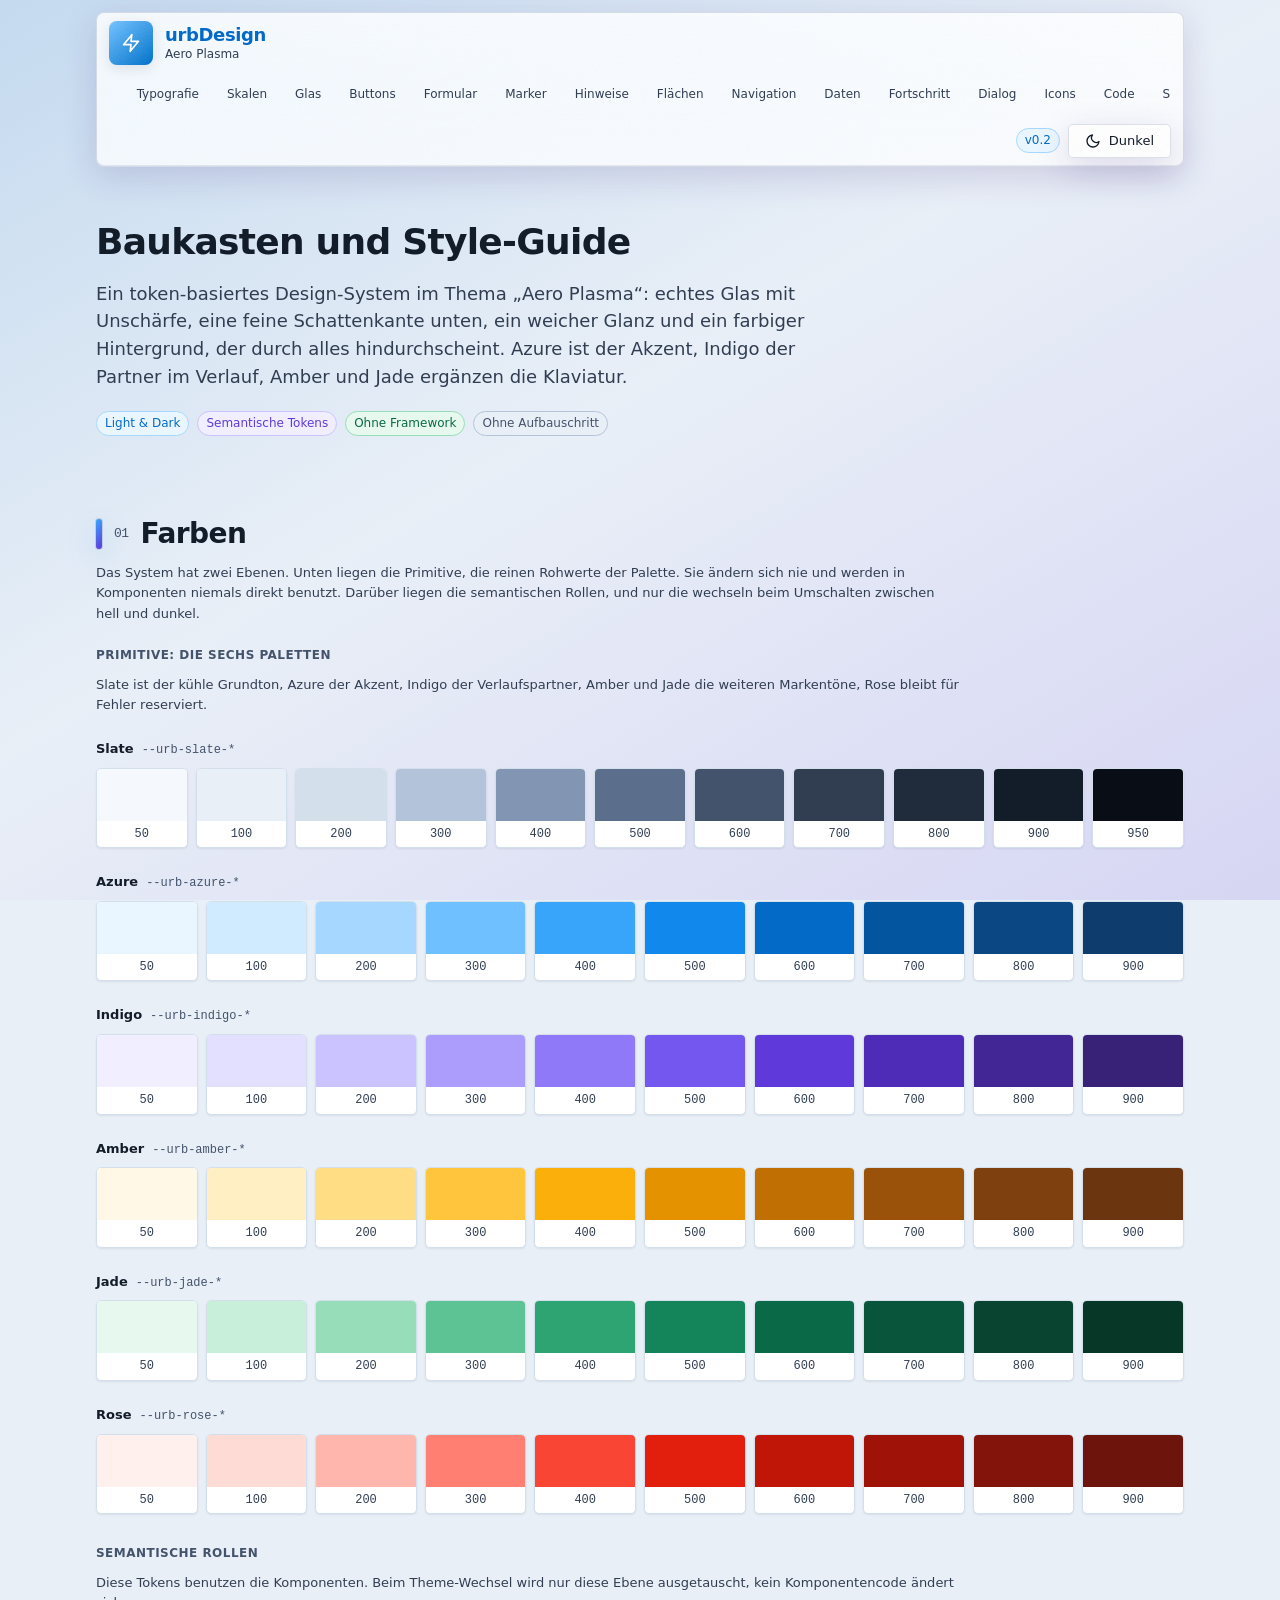
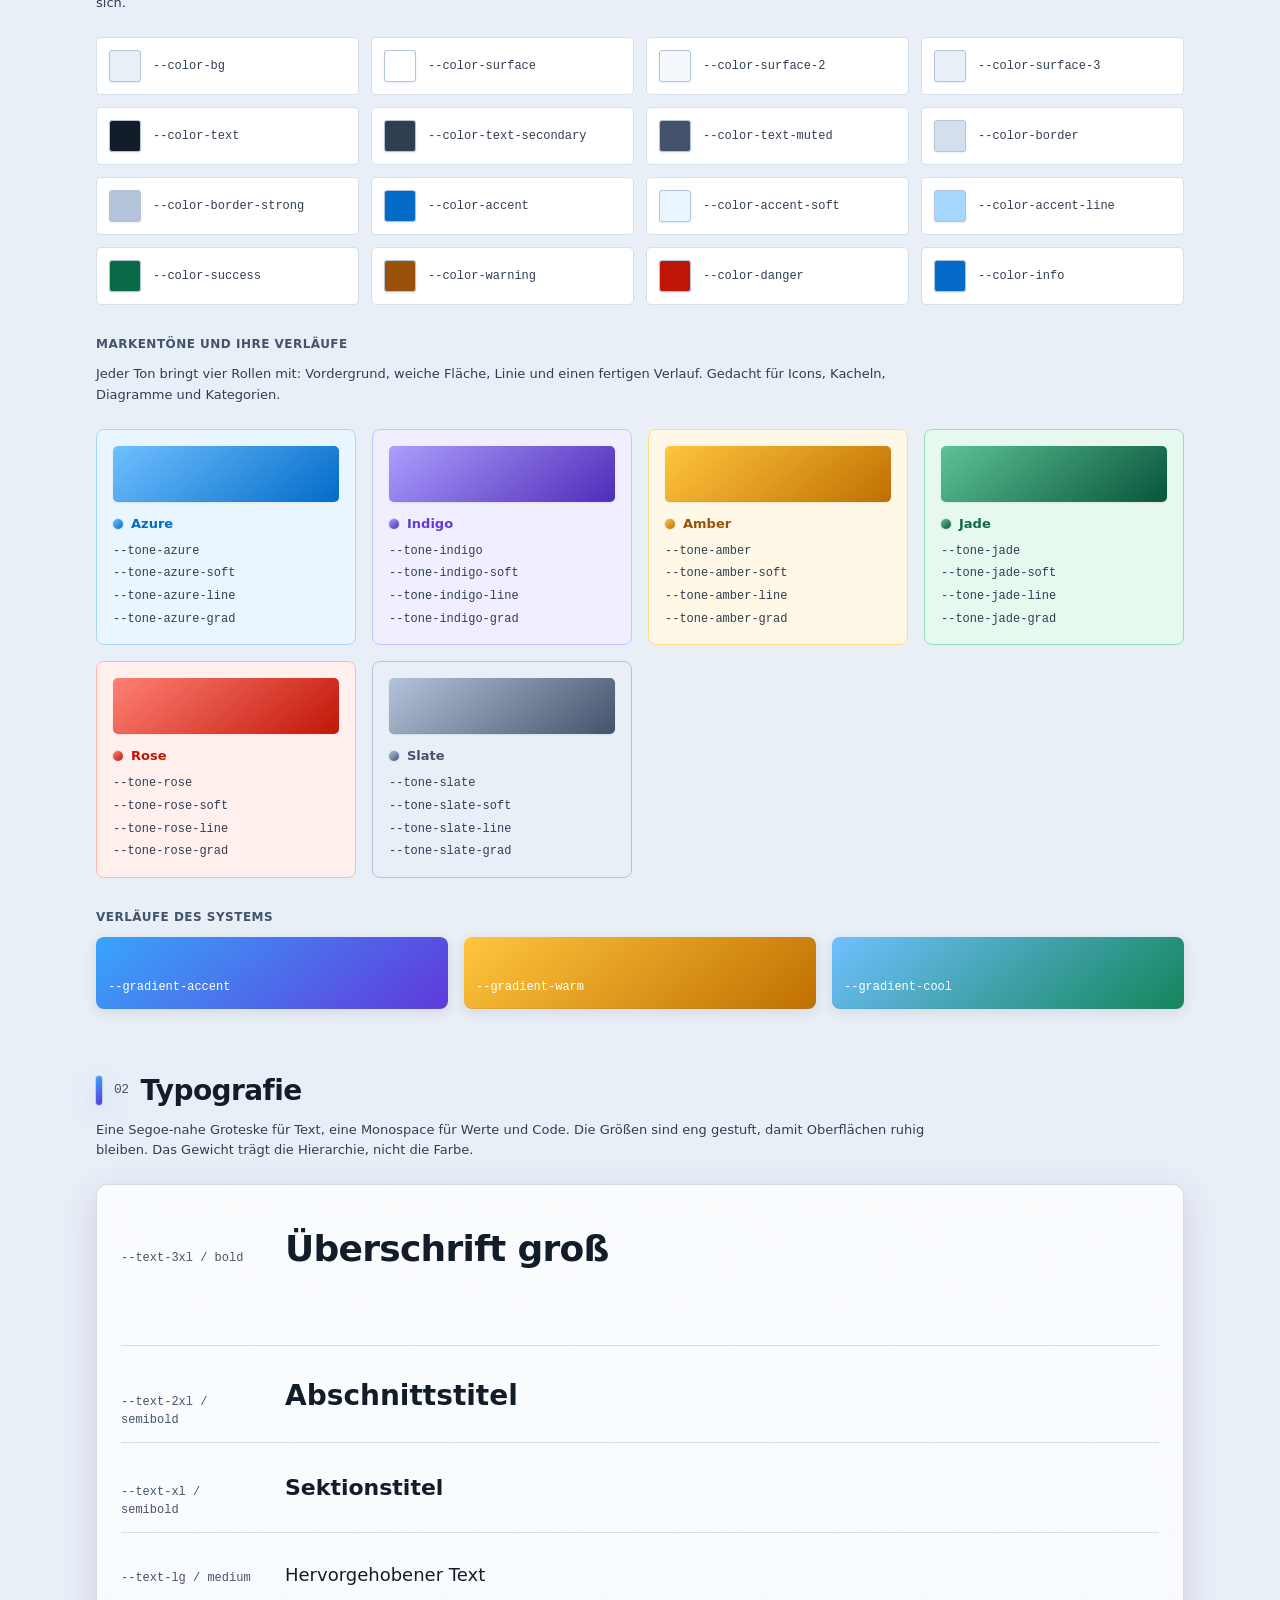
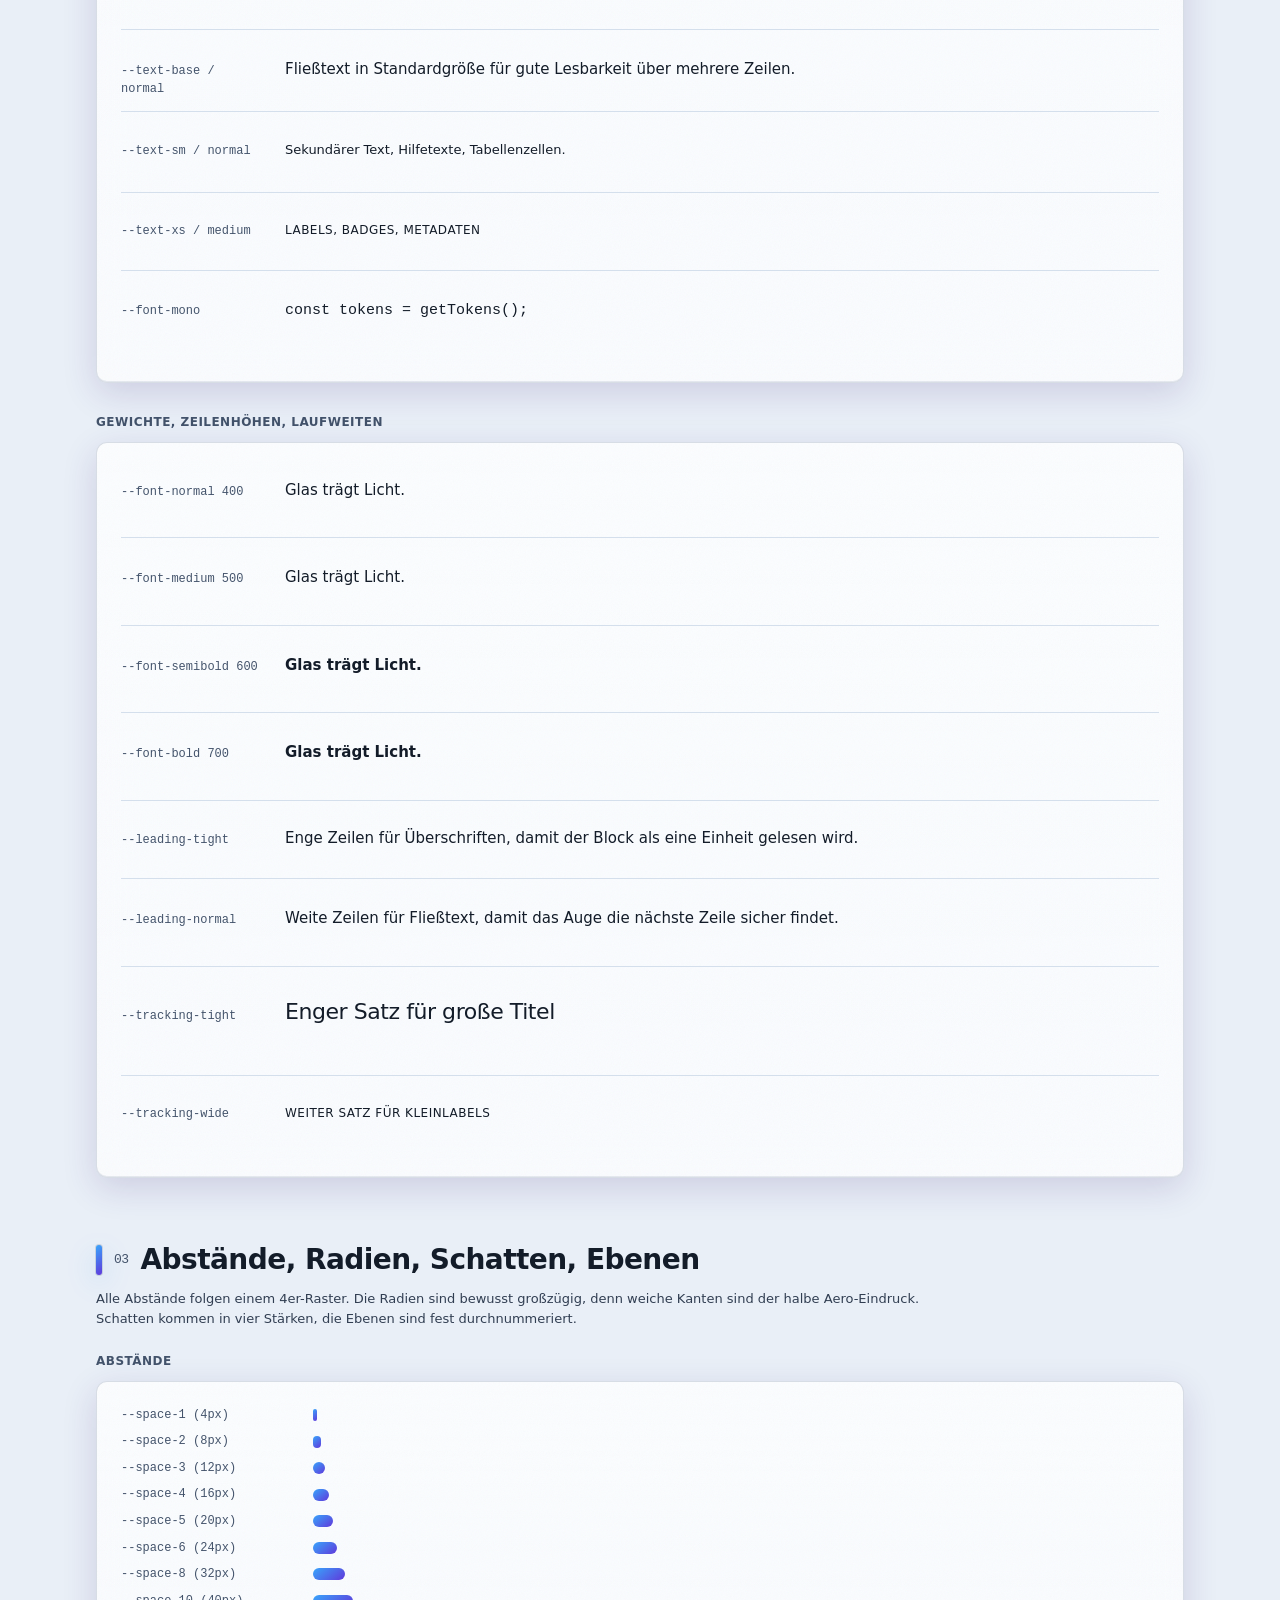
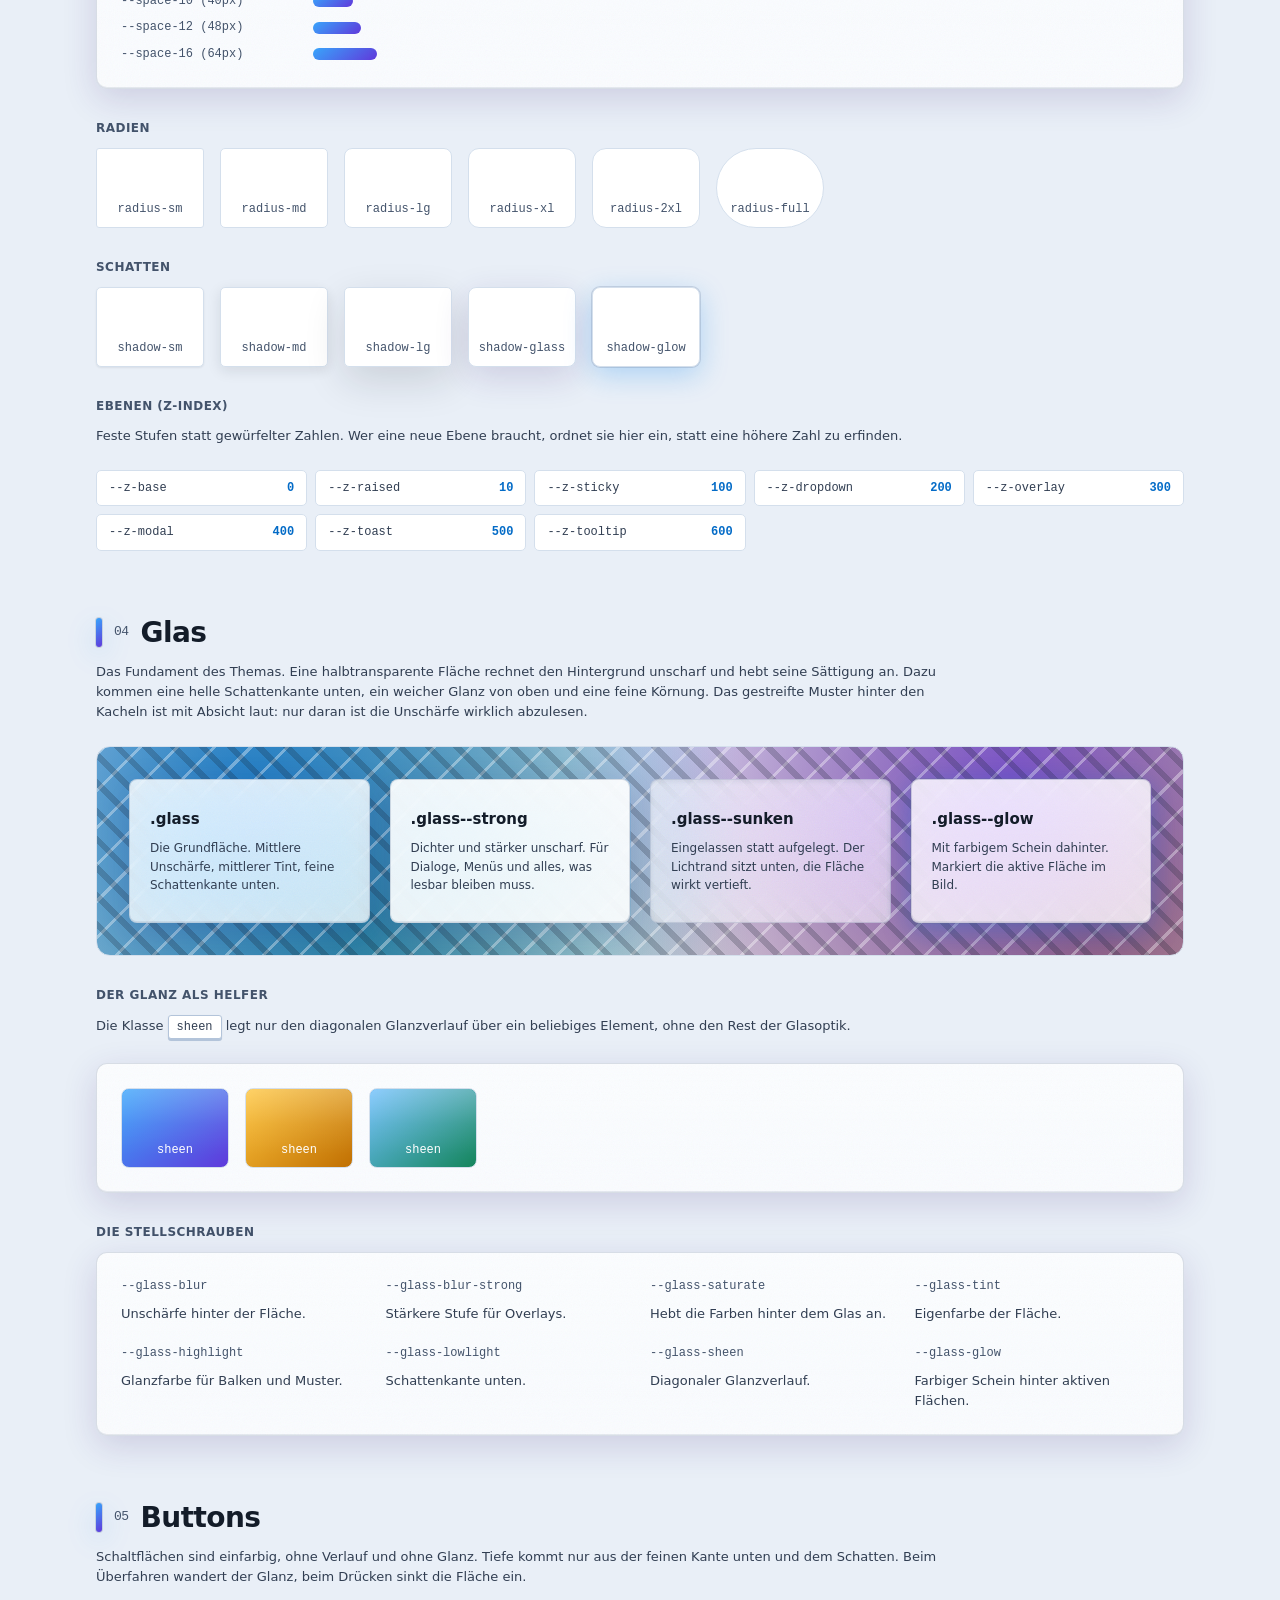
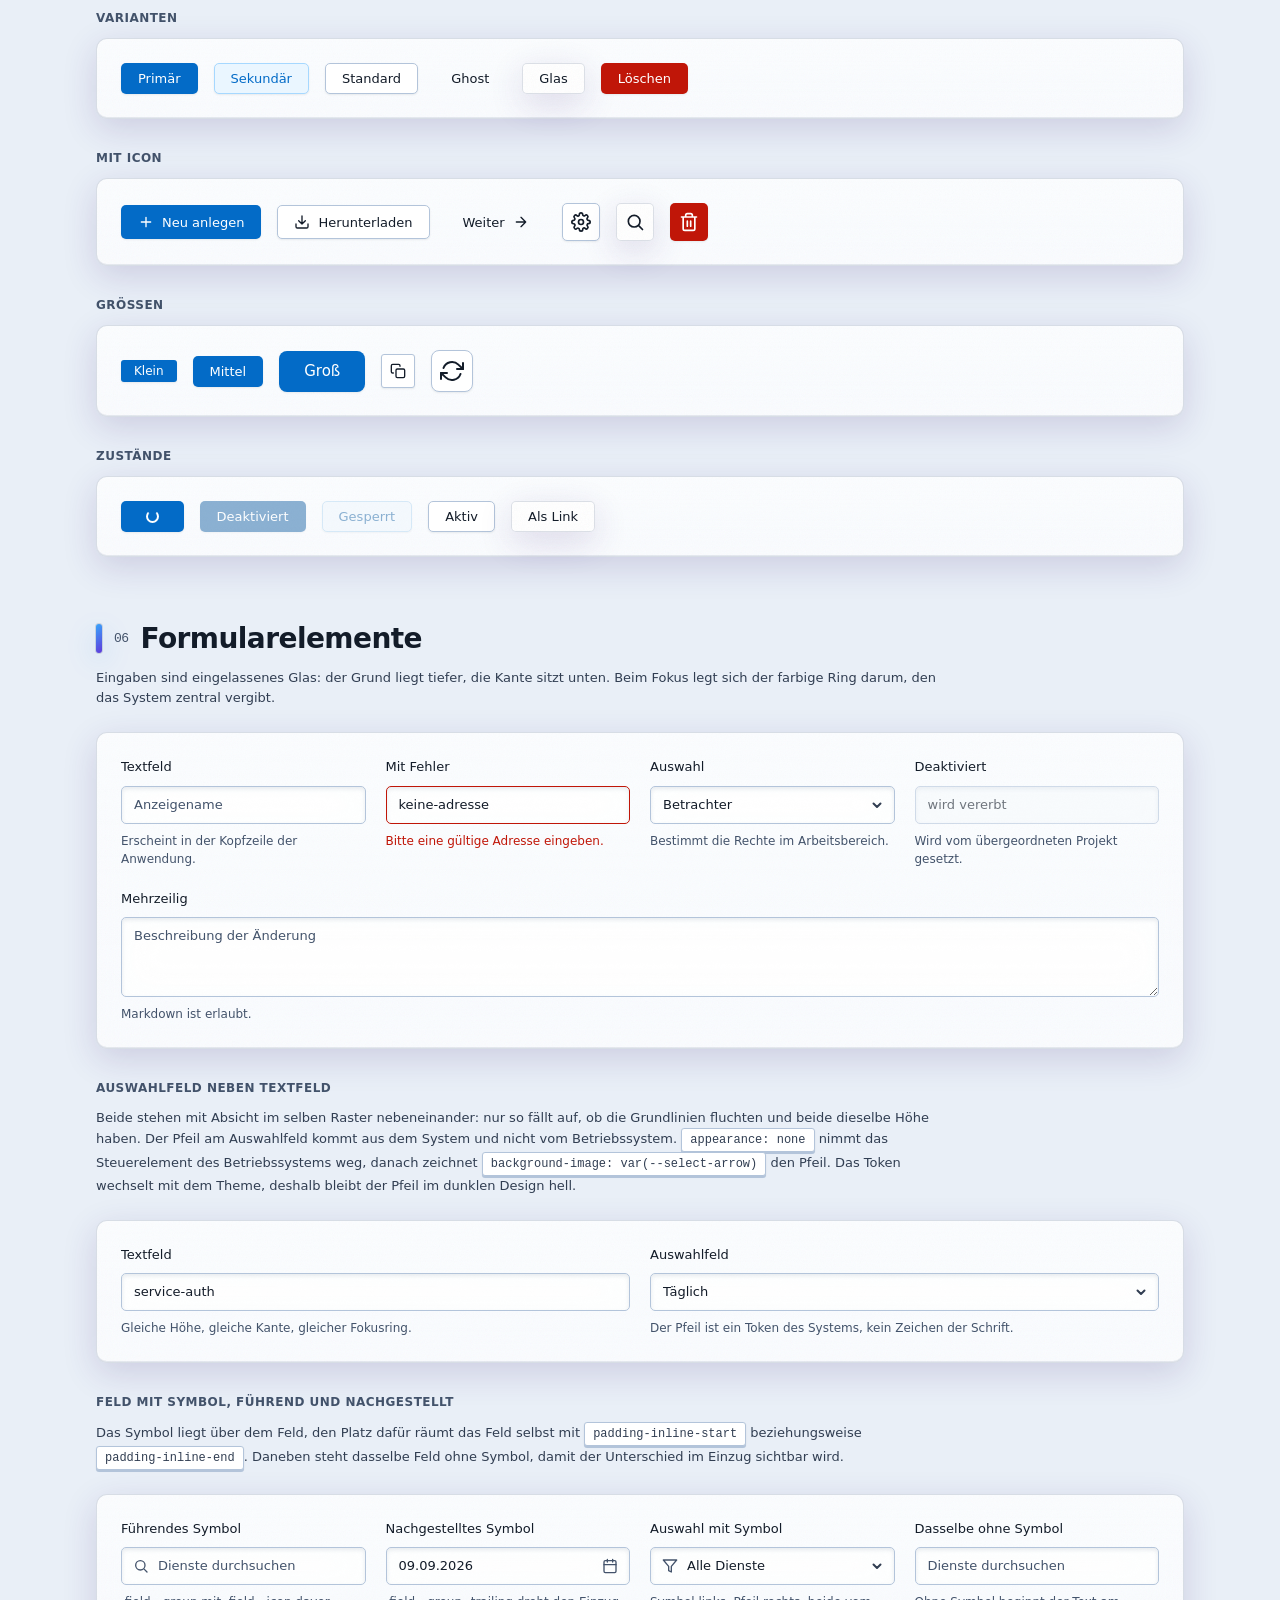
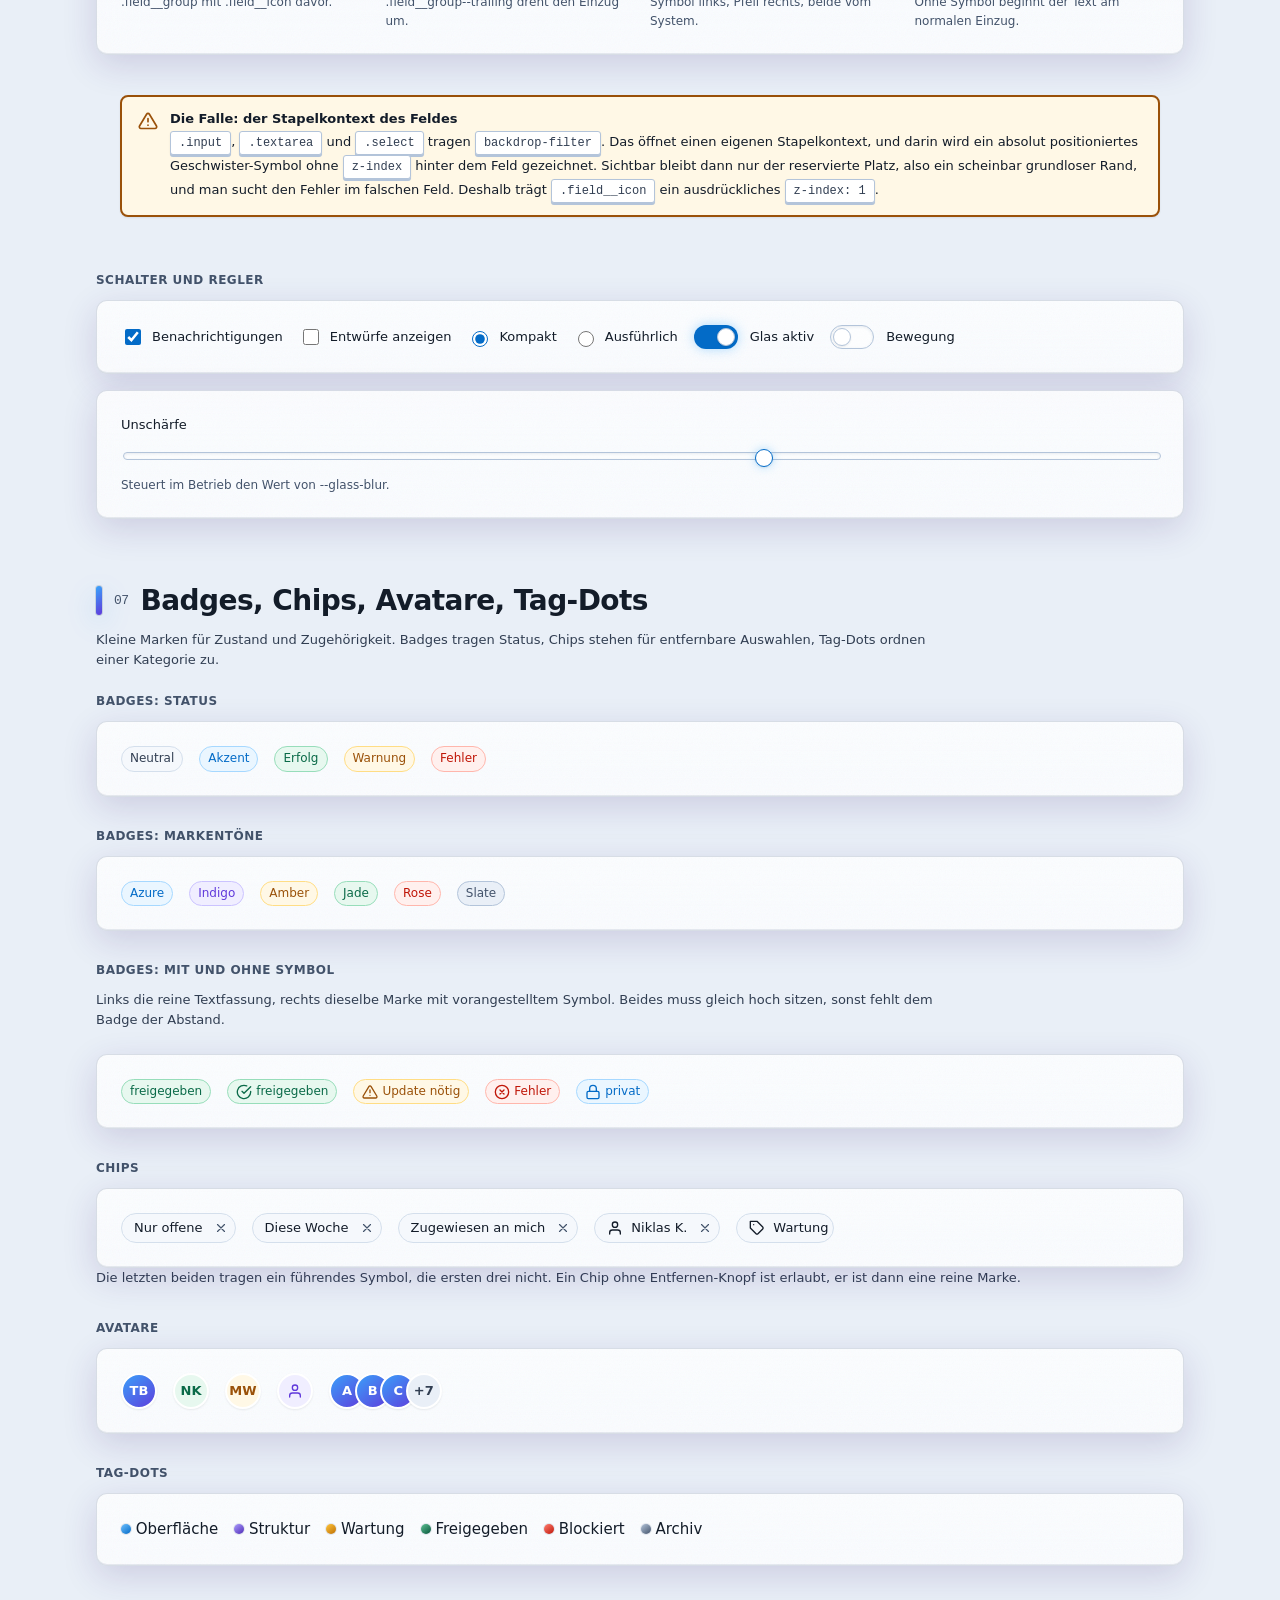
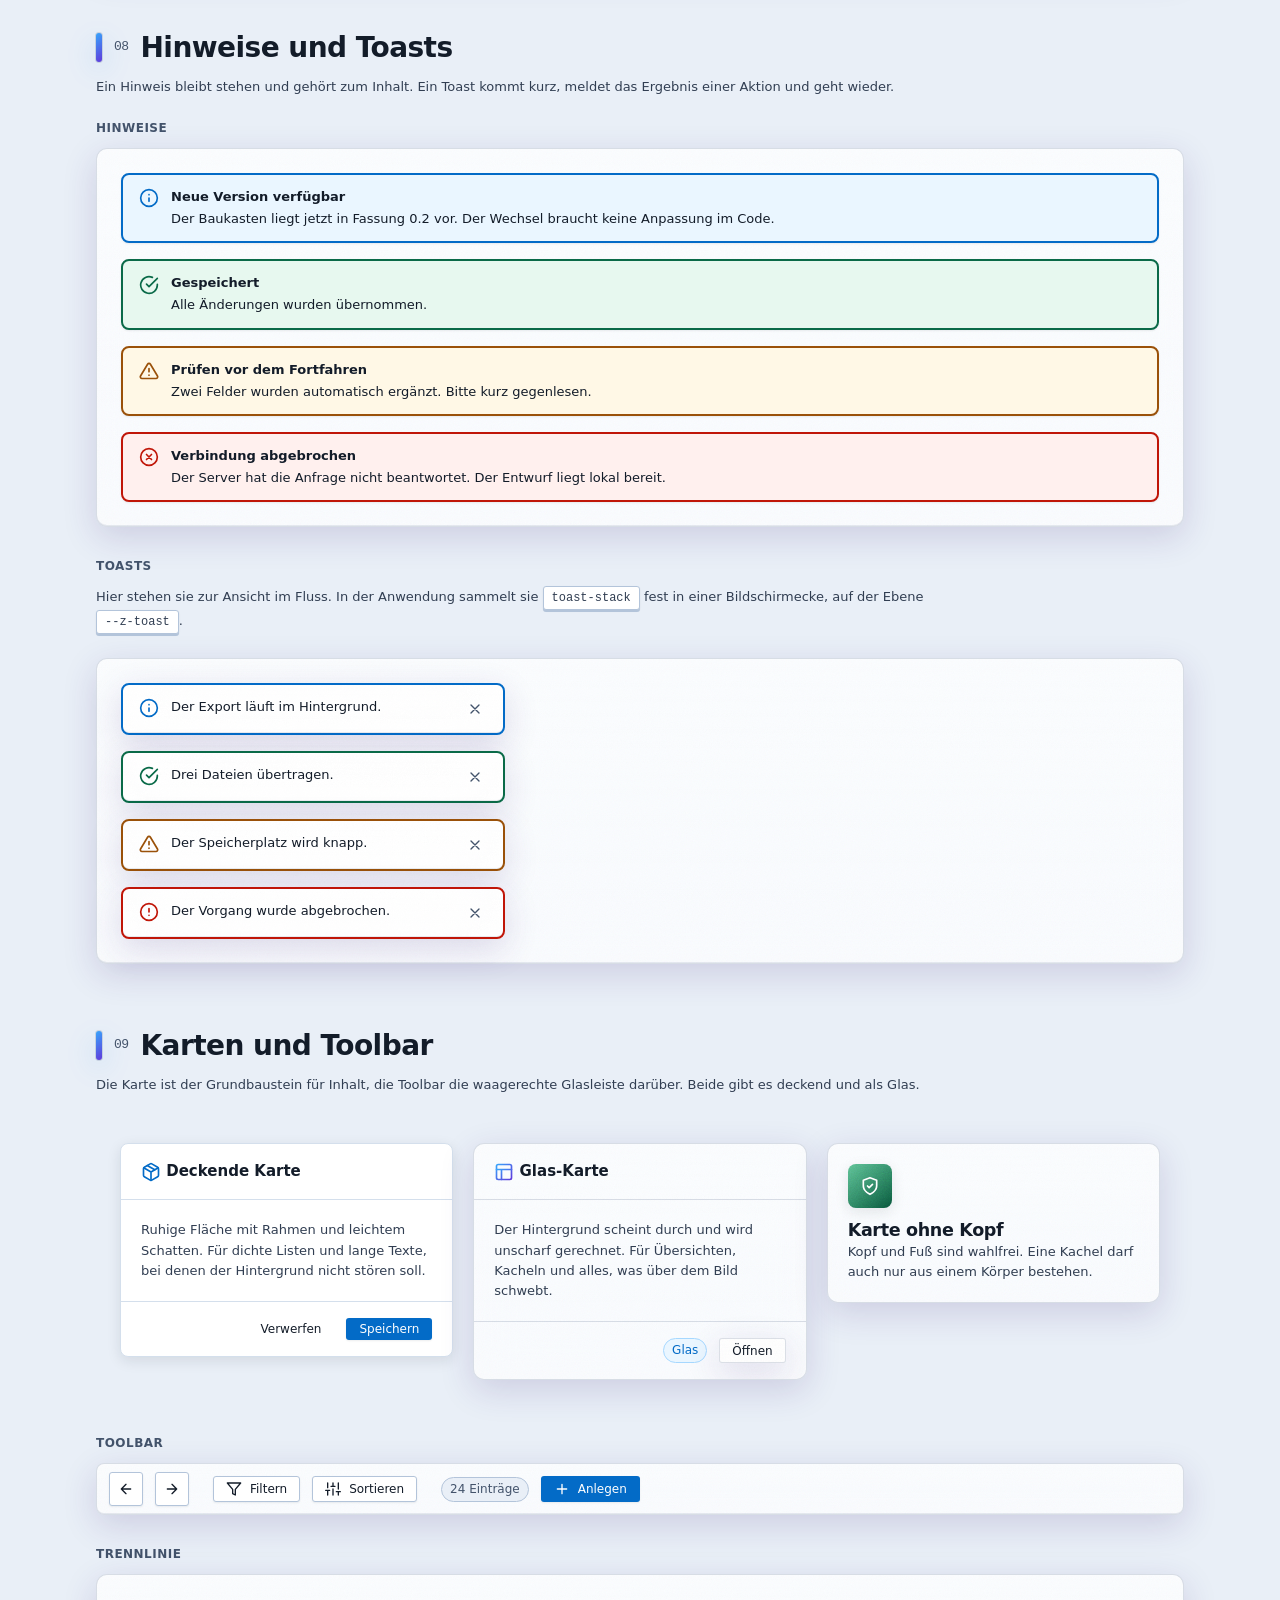
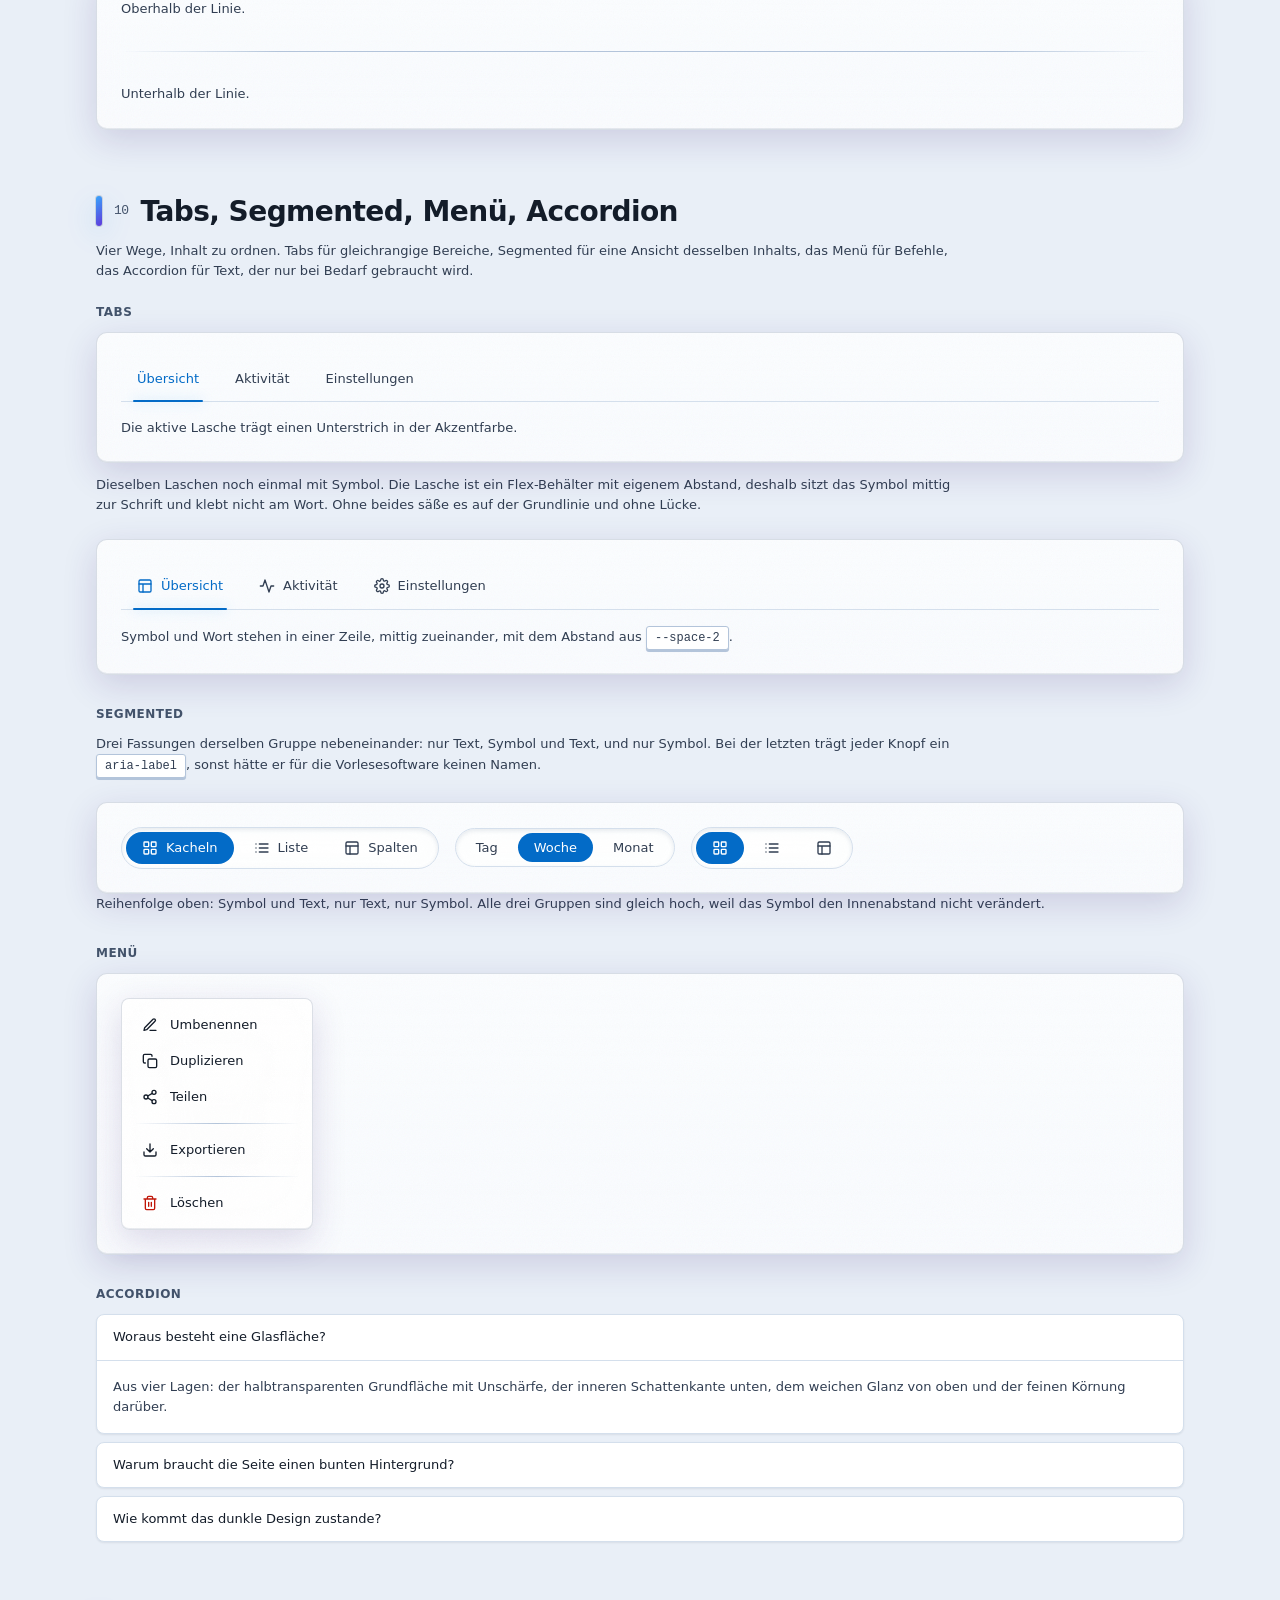
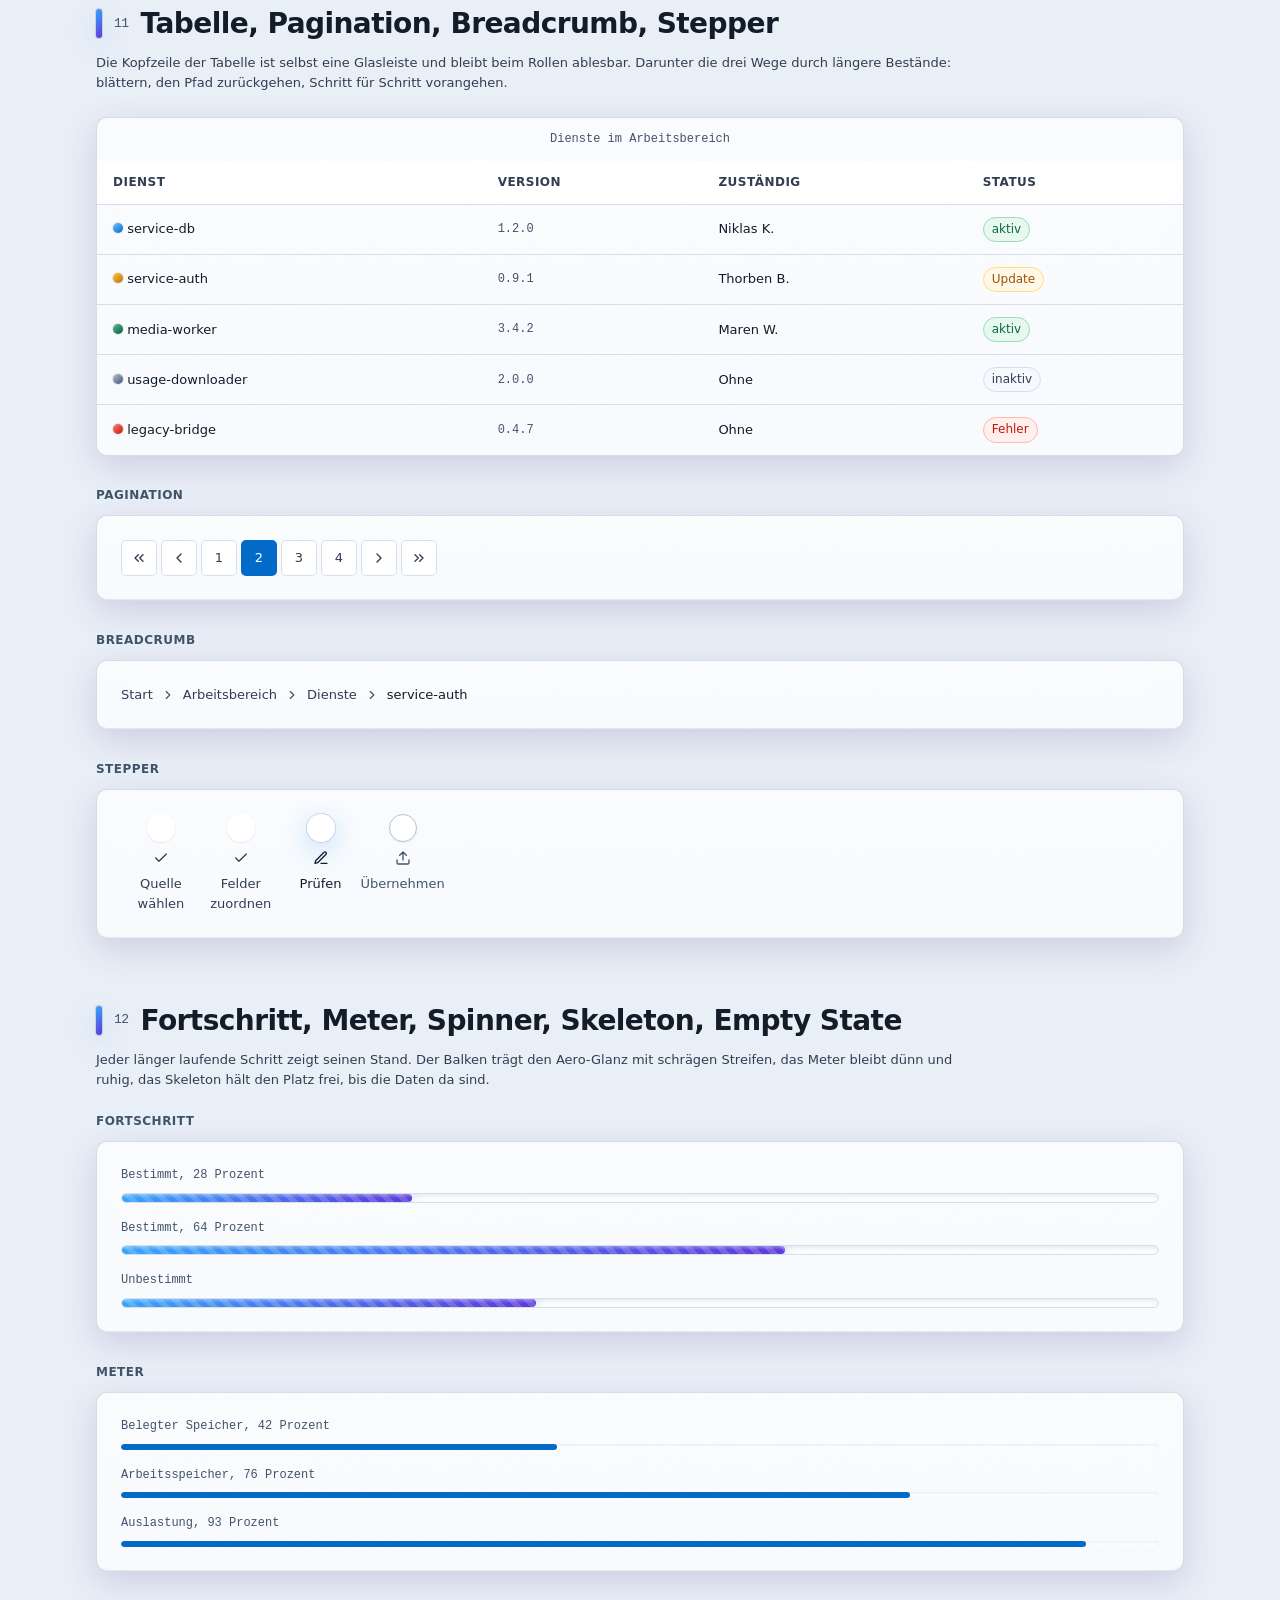
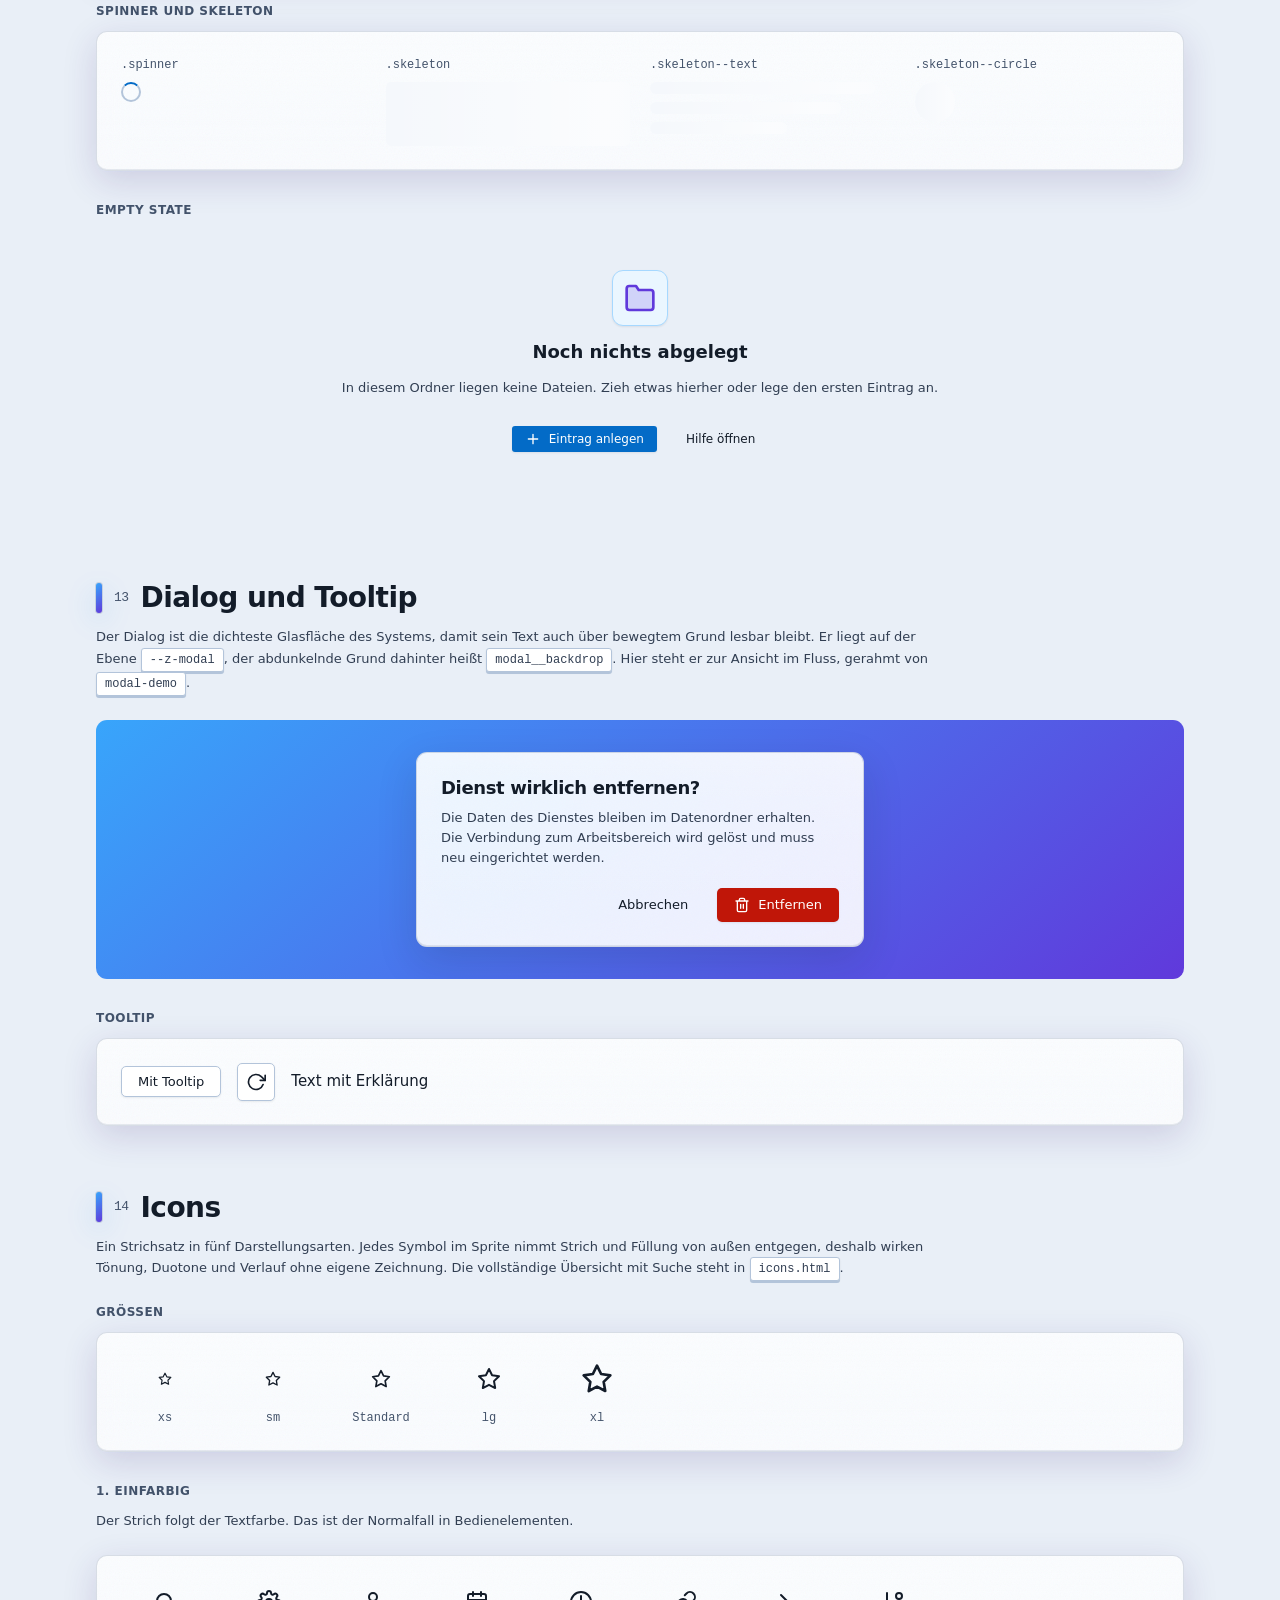
==== commit f2fbf4dc: "Rueckmeldungen aus dem ersten Einsatz eingearbeitet Das System wurde erstmals in zwei echten Anwendu" ====
--- a/index.html
+++ b/index.html
@@ -95,6 +95,13 @@
   <symbol id="link" data-cat="Aktionen" data-tone="azure" viewBox="0 0 24 24" fill="var(--icon-fill, none)" stroke="var(--icon-stroke, currentColor)" stroke-width="2" stroke-linecap="round" stroke-linejoin="round"><path d="M10 13a5 5 0 0 0 7.54.54l3-3a5 5 0 0 0-7.07-7.07l-1.72 1.71"/><path d="M14 11a5 5 0 0 0-7.54-.54l-3 3a5 5 0 0 0 7.07 7.07l1.71-1.71"/></symbol>
   <symbol id="paperclip" data-cat="Aktionen" data-tone="azure" viewBox="0 0 24 24" fill="var(--icon-fill, none)" stroke="var(--icon-stroke, currentColor)" stroke-width="2" stroke-linecap="round" stroke-linejoin="round"><path d="M21.44 11.05l-9.19 9.19a6 6 0 0 1-8.49-8.49l9.19-9.19a4 4 0 0 1 5.66 5.66l-9.2 9.19a2 2 0 0 1-2.83-2.83l8.49-8.48"/></symbol>
   <symbol id="send" data-cat="Aktionen" data-tone="azure" viewBox="0 0 24 24" fill="var(--icon-fill, none)" stroke="var(--icon-stroke, currentColor)" stroke-width="2" stroke-linecap="round" stroke-linejoin="round"><path d="M22 2 11 13M22 2l-7 20-4-9-9-4z"/></symbol>
+  <symbol id="replay" data-cat="Aktionen" data-tone="azure" viewBox="0 0 24 24" fill="var(--icon-fill, none)" stroke="var(--icon-stroke, currentColor)" stroke-width="2" stroke-linecap="round" stroke-linejoin="round"><path d="M1 4v6h6"/><path d="M3.51 15a9 9 0 1 0 2.13-9.36L1 10"/></symbol>
+  <symbol id="pin" data-cat="Aktionen" data-tone="azure" viewBox="0 0 24 24" fill="var(--icon-fill, none)" stroke="var(--icon-stroke, currentColor)" stroke-width="2" stroke-linecap="round" stroke-linejoin="round"><path d="M12 17v5"/><path d="M9 10.76a2 2 0 0 1-1.11 1.79l-1.78.9A2 2 0 0 0 5 15.24V16a1 1 0 0 0 1 1h12a1 1 0 0 0 1-1v-.76a2 2 0 0 0-1.11-1.79l-1.78-.9A2 2 0 0 1 15 10.76V7a1 1 0 0 1 1-1 2 2 0 0 0 0-4H8a2 2 0 0 0 0 4 1 1 0 0 1 1 1z"/></symbol>
+  <symbol id="unpin" data-cat="Aktionen" data-tone="azure" viewBox="0 0 24 24" fill="var(--icon-fill, none)" stroke="var(--icon-stroke, currentColor)" stroke-width="2" stroke-linecap="round" stroke-linejoin="round"><path d="M12 17v5"/><path d="M9 10.76a2 2 0 0 1-1.11 1.79l-1.78.9A2 2 0 0 0 5 15.24V16a1 1 0 0 0 1 1h12a1 1 0 0 0 1-1v-.76a2 2 0 0 0-1.11-1.79l-1.78-.9A2 2 0 0 1 15 10.76V7a1 1 0 0 1 1-1 2 2 0 0 0 0-4H8a2 2 0 0 0 0 4 1 1 0 0 1 1 1z"/><path d="M2 2l20 20"/></symbol>
+  <symbol id="move" data-cat="Aktionen" data-tone="azure" viewBox="0 0 24 24" fill="var(--icon-fill, none)" stroke="var(--icon-stroke, currentColor)" stroke-width="2" stroke-linecap="round" stroke-linejoin="round"><path d="M5 9l-3 3 3 3M9 5l3-3 3 3M15 19l-3 3-3-3M19 9l3 3-3 3M2 12h20M12 2v20"/></symbol>
+  <symbol id="crop" data-cat="Aktionen" data-tone="azure" viewBox="0 0 24 24" fill="var(--icon-fill, none)" stroke="var(--icon-stroke, currentColor)" stroke-width="2" stroke-linecap="round" stroke-linejoin="round"><path d="M6.13 1L6 16a2 2 0 0 0 2 2h15"/><path d="M1 6.13L16 6a2 2 0 0 1 2 2v15"/></symbol>
+  <symbol id="undo" data-cat="Aktionen" data-tone="azure" viewBox="0 0 24 24" fill="var(--icon-fill, none)" stroke="var(--icon-stroke, currentColor)" stroke-width="2" stroke-linecap="round" stroke-linejoin="round"><path d="M9 14L4 9l5-5"/><path d="M4 9h11a5 5 0 0 1 0 10h-4"/></symbol>
+  <symbol id="redo" data-cat="Aktionen" data-tone="azure" viewBox="0 0 24 24" fill="var(--icon-fill, none)" stroke="var(--icon-stroke, currentColor)" stroke-width="2" stroke-linecap="round" stroke-linejoin="round"><path d="M15 14l5-5-5-5"/><path d="M20 9H9a5 5 0 0 0 0 10h4"/></symbol>
 
   <!-- ============ Oberflaeche / Ansicht ============ -->
   <symbol id="menu" data-cat="Oberflaeche" data-tone="indigo" viewBox="0 0 24 24" fill="var(--icon-fill, none)" stroke="var(--icon-stroke, currentColor)" stroke-width="2" stroke-linecap="round" stroke-linejoin="round"><path d="M3 6h18M3 12h18M3 18h18"/></symbol>
@@ -113,6 +120,9 @@
   <symbol id="sun" data-cat="Oberflaeche" data-tone="amber" viewBox="0 0 24 24" fill="var(--icon-fill, none)" stroke="var(--icon-stroke, currentColor)" stroke-width="2" stroke-linecap="round" stroke-linejoin="round"><circle cx="12" cy="12" r="5"/><path d="M12 1v2M12 21v2M4.22 4.22l1.42 1.42M18.36 18.36l1.42 1.42M1 12h2M21 12h2M4.22 19.78l1.42-1.42M18.36 5.64l1.42-1.42"/></symbol>
   <symbol id="moon" data-cat="Oberflaeche" data-tone="indigo" viewBox="0 0 24 24" fill="var(--icon-fill, none)" stroke="var(--icon-stroke, currentColor)" stroke-width="2" stroke-linecap="round" stroke-linejoin="round"><path d="M21 12.79A9 9 0 1 1 11.21 3 7 7 0 0 0 21 12.79z"/></symbol>
   <symbol id="image" data-cat="Oberflaeche" data-tone="indigo" viewBox="0 0 24 24" fill="var(--icon-fill, none)" stroke="var(--icon-stroke, currentColor)" stroke-width="2" stroke-linecap="round" stroke-linejoin="round"><rect x="3" y="3" width="18" height="18" rx="2"/><circle cx="8.5" cy="8.5" r="1.5"/><path d="M21 15l-5-5L5 21"/></symbol>
+  <symbol id="list-ordered" data-cat="Oberflaeche" data-tone="indigo" viewBox="0 0 24 24" fill="var(--icon-fill, none)" stroke="var(--icon-stroke, currentColor)" stroke-width="2" stroke-linecap="round" stroke-linejoin="round"><path d="M10 6h11M10 12h11M10 18h11"/><path d="M3.5 5L5 3.5v5M3.5 8.5h3"/><path d="M3.5 16.9a1.5 1.5 0 1 1 3 .3c0 1.2-3 1.7-3 3.2h3"/></symbol>
+  <symbol id="columns" data-cat="Oberflaeche" data-tone="indigo" viewBox="0 0 24 24" fill="var(--icon-fill, none)" stroke="var(--icon-stroke, currentColor)" stroke-width="2" stroke-linecap="round" stroke-linejoin="round"><rect x="3" y="3" width="18" height="18" rx="2"/><path d="M9 3v18M15 3v18"/></symbol>
+  <symbol id="sidebar-right" data-cat="Oberflaeche" data-tone="indigo" viewBox="0 0 24 24" fill="var(--icon-fill, none)" stroke="var(--icon-stroke, currentColor)" stroke-width="2" stroke-linecap="round" stroke-linejoin="round"><rect x="3" y="3" width="18" height="18" rx="2"/><path d="M15 3v18"/></symbol>
 
   <!-- ============ Status & Zustand ============ -->
   <symbol id="info" data-cat="Status" data-tone="azure" viewBox="0 0 24 24" fill="var(--icon-fill, none)" stroke="var(--icon-stroke, currentColor)" stroke-width="2" stroke-linecap="round" stroke-linejoin="round"><circle cx="12" cy="12" r="10"/><path d="M12 16v-4M12 8h.01"/></symbol>
@@ -139,6 +149,12 @@
   <symbol id="tag" data-cat="Dateien" data-tone="jade" viewBox="0 0 24 24" fill="var(--icon-fill, none)" stroke="var(--icon-stroke, currentColor)" stroke-width="2" stroke-linecap="round" stroke-linejoin="round"><path d="M20.59 13.41l-7.17 7.17a2 2 0 0 1-2.83 0L2 12V2h10l8.59 8.59a2 2 0 0 1 0 2.82z"/><path d="M7 7h.01"/></symbol>
   <symbol id="calendar" data-cat="Dateien" data-tone="jade" viewBox="0 0 24 24" fill="var(--icon-fill, none)" stroke="var(--icon-stroke, currentColor)" stroke-width="2" stroke-linecap="round" stroke-linejoin="round"><rect x="3" y="4" width="18" height="18" rx="2"/><path d="M16 2v4M8 2v4M3 10h18"/></symbol>
   <symbol id="clock" data-cat="Dateien" data-tone="jade" viewBox="0 0 24 24" fill="var(--icon-fill, none)" stroke="var(--icon-stroke, currentColor)" stroke-width="2" stroke-linecap="round" stroke-linejoin="round"><circle cx="12" cy="12" r="10"/><path d="M12 6v6l4 2"/></symbol>
+  <symbol id="folder-open" data-cat="Dateien" data-tone="jade" viewBox="0 0 24 24" fill="var(--icon-fill, none)" stroke="var(--icon-stroke, currentColor)" stroke-width="2" stroke-linecap="round" stroke-linejoin="round"><path d="M6 14l1.5-2.9A2 2 0 0 1 9.24 10H20a2 2 0 0 1 1.94 2.5l-1.54 6a2 2 0 0 1-1.95 1.5H4a2 2 0 0 1-2-2V5a2 2 0 0 1 2-2h5l2 3h7a2 2 0 0 1 2 2v2"/></symbol>
+  <symbol id="folder-plus" data-cat="Dateien" data-tone="jade" viewBox="0 0 24 24" fill="var(--icon-fill, none)" stroke="var(--icon-stroke, currentColor)" stroke-width="2" stroke-linecap="round" stroke-linejoin="round"><path d="M22 19a2 2 0 0 1-2 2H4a2 2 0 0 1-2-2V5a2 2 0 0 1 2-2h5l2 3h9a2 2 0 0 1 2 2z"/><path d="M12 11v6M9 14h6"/></symbol>
+  <symbol id="file-plus" data-cat="Dateien" data-tone="jade" viewBox="0 0 24 24" fill="var(--icon-fill, none)" stroke="var(--icon-stroke, currentColor)" stroke-width="2" stroke-linecap="round" stroke-linejoin="round"><path d="M14 2H6a2 2 0 0 0-2 2v16a2 2 0 0 0 2 2h12a2 2 0 0 0 2-2V8z"/><path d="M14 2v6h6M12 12v6M9 15h6"/></symbol>
+  <symbol id="time" data-cat="Dateien" data-tone="jade" viewBox="0 0 24 24" fill="var(--icon-fill, none)" stroke="var(--icon-stroke, currentColor)" stroke-width="2" stroke-linecap="round" stroke-linejoin="round"><path d="M5 2h14M5 22h14"/><path d="M7 2v4.17a2 2 0 0 0 .59 1.42L12 12l4.41-4.41A2 2 0 0 0 17 6.17V2"/><path d="M17 22v-4.17a2 2 0 0 0-.59-1.42L12 12l-4.41 4.41A2 2 0 0 0 7 17.83V22"/></symbol>
+  <symbol id="timer" data-cat="Dateien" data-tone="jade" viewBox="0 0 24 24" fill="var(--icon-fill, none)" stroke="var(--icon-stroke, currentColor)" stroke-width="2" stroke-linecap="round" stroke-linejoin="round"><path d="M9 2h6M12 2v4"/><circle cx="12" cy="14" r="8"/><path d="M12 14l3-3"/></symbol>
+  <symbol id="checklist" data-cat="Dateien" data-tone="jade" viewBox="0 0 24 24" fill="var(--icon-fill, none)" stroke="var(--icon-stroke, currentColor)" stroke-width="2" stroke-linecap="round" stroke-linejoin="round"><path d="M3 7l2 2 4-4M3 17l2 2 4-4"/><path d="M13 6h8M13 12h8M13 18h8"/></symbol>
 
   <!-- ============ Nutzer & Sicherheit ============ -->
   <symbol id="user" data-cat="Sicherheit" data-tone="rose" viewBox="0 0 24 24" fill="var(--icon-fill, none)" stroke="var(--icon-stroke, currentColor)" stroke-width="2" stroke-linecap="round" stroke-linejoin="round"><path d="M20 21v-2a4 4 0 0 0-4-4H8a4 4 0 0 0-4 4v2"/><circle cx="12" cy="7" r="4"/></symbol>
@@ -159,6 +175,11 @@
   <symbol id="globe" data-cat="Kommunikation" data-tone="azure" viewBox="0 0 24 24" fill="var(--icon-fill, none)" stroke="var(--icon-stroke, currentColor)" stroke-width="2" stroke-linecap="round" stroke-linejoin="round"><circle cx="12" cy="12" r="10"/><path d="M2 12h20M12 2a15.3 15.3 0 0 1 4 10 15.3 15.3 0 0 1-4 10 15.3 15.3 0 0 1-4-10 15.3 15.3 0 0 1 4-10z"/></symbol>
   <symbol id="cloud" data-cat="Kommunikation" data-tone="azure" viewBox="0 0 24 24" fill="var(--icon-fill, none)" stroke="var(--icon-stroke, currentColor)" stroke-width="2" stroke-linecap="round" stroke-linejoin="round"><path d="M18 10h-1.26A8 8 0 1 0 9 20h9a5 5 0 0 0 0-10z"/></symbol>
   <symbol id="wifi" data-cat="Kommunikation" data-tone="azure" viewBox="0 0 24 24" fill="var(--icon-fill, none)" stroke="var(--icon-stroke, currentColor)" stroke-width="2" stroke-linecap="round" stroke-linejoin="round"><path d="M5 12.55a11 11 0 0 1 14.08 0M1.42 9a16 16 0 0 1 21.16 0M8.53 16.11a6 6 0 0 1 6.95 0M12 20h.01"/></symbol>
+  <symbol id="music" data-cat="Kommunikation" data-tone="amber" viewBox="0 0 24 24" fill="var(--icon-fill, none)" stroke="var(--icon-stroke, currentColor)" stroke-width="2" stroke-linecap="round" stroke-linejoin="round"><path d="M9 18V5l12-2v13"/><circle cx="6" cy="18" r="3"/><circle cx="18" cy="16" r="3"/></symbol>
+  <symbol id="video" data-cat="Kommunikation" data-tone="amber" viewBox="0 0 24 24" fill="var(--icon-fill, none)" stroke="var(--icon-stroke, currentColor)" stroke-width="2" stroke-linecap="round" stroke-linejoin="round"><path d="M23 7l-7 5 7 5z"/><rect x="1" y="5" width="15" height="14" rx="2"/></symbol>
+  <symbol id="mic" data-cat="Kommunikation" data-tone="amber" viewBox="0 0 24 24" fill="var(--icon-fill, none)" stroke="var(--icon-stroke, currentColor)" stroke-width="2" stroke-linecap="round" stroke-linejoin="round"><path d="M12 2a3 3 0 0 0-3 3v7a3 3 0 0 0 6 0V5a3 3 0 0 0-3-3z"/><path d="M19 11v1a7 7 0 0 1-14 0v-1M12 19v3M8 22h8"/></symbol>
+  <symbol id="volume" data-cat="Kommunikation" data-tone="amber" viewBox="0 0 24 24" fill="var(--icon-fill, none)" stroke="var(--icon-stroke, currentColor)" stroke-width="2" stroke-linecap="round" stroke-linejoin="round"><path d="M11 5L6 9H2v6h4l5 4z"/><path d="M19.07 4.93a10 10 0 0 1 0 14.14M15.54 8.46a5 5 0 0 1 0 7.07"/></symbol>
+  <symbol id="volume-off" data-cat="Kommunikation" data-tone="rose" viewBox="0 0 24 24" fill="var(--icon-fill, none)" stroke="var(--icon-stroke, currentColor)" stroke-width="2" stroke-linecap="round" stroke-linejoin="round"><path d="M11 5L6 9H2v6h4l5 4z"/><path d="M15.54 8.46a5 5 0 0 1 0 7.07"/><path d="M2 2l20 20"/></symbol>
 
   <!-- ============ Entwicklung & System ============ -->
   <symbol id="package" data-cat="System" data-tone="indigo" viewBox="0 0 24 24" fill="var(--icon-fill, none)" stroke="var(--icon-stroke, currentColor)" stroke-width="2" stroke-linecap="round" stroke-linejoin="round"><path d="M16.5 9.4l-9-5.19"/><path d="M21 16V8a2 2 0 0 0-1-1.73l-7-4a2 2 0 0 0-2 0l-7 4A2 2 0 0 0 3 8v8a2 2 0 0 0 1 1.73l7 4a2 2 0 0 0 2 0l7-4A2 2 0 0 0 21 16z"/><path d="M3.27 6.96 12 12.01l8.73-5.05M12 22.08V12"/></symbol>
@@ -174,6 +195,13 @@
   <symbol id="play" data-cat="System" data-tone="indigo" viewBox="0 0 24 24" fill="var(--icon-fill, none)" stroke="var(--icon-stroke, currentColor)" stroke-width="2" stroke-linecap="round" stroke-linejoin="round"><path d="M5 3l14 9-14 9z"/></symbol>
   <symbol id="pause" data-cat="System" data-tone="indigo" viewBox="0 0 24 24" fill="var(--icon-fill, none)" stroke="var(--icon-stroke, currentColor)" stroke-width="2" stroke-linecap="round" stroke-linejoin="round"><path d="M6 4h4v16H6zM14 4h4v16h-4z"/></symbol>
   <symbol id="stop" data-cat="System" data-tone="indigo" viewBox="0 0 24 24" fill="var(--icon-fill, none)" stroke="var(--icon-stroke, currentColor)" stroke-width="2" stroke-linecap="round" stroke-linejoin="round"><rect x="5" y="5" width="14" height="14" rx="2"/></symbol>
+  <symbol id="bar-chart" data-cat="System" data-tone="indigo" viewBox="0 0 24 24" fill="var(--icon-fill, none)" stroke="var(--icon-stroke, currentColor)" stroke-width="2" stroke-linecap="round" stroke-linejoin="round"><path d="M3 20h18"/><path d="M7 20v-7M12 20v-14M17 20v-10"/></symbol>
+  <symbol id="line-chart" data-cat="System" data-tone="indigo" viewBox="0 0 24 24" fill="var(--icon-fill, none)" stroke="var(--icon-stroke, currentColor)" stroke-width="2" stroke-linecap="round" stroke-linejoin="round"><path d="M4 4v16h16"/><path d="M7 14l3-4 3 3 5-6"/></symbol>
+  <symbol id="pie-chart" data-cat="System" data-tone="indigo" viewBox="0 0 24 24" fill="var(--icon-fill, none)" stroke="var(--icon-stroke, currentColor)" stroke-width="2" stroke-linecap="round" stroke-linejoin="round"><path d="M21.21 15.89A10 10 0 1 1 8 2.83"/><path d="M22 12A10 10 0 0 0 12 2v10z"/></symbol>
+  <symbol id="skip-back" data-cat="System" data-tone="indigo" viewBox="0 0 24 24" fill="var(--icon-fill, none)" stroke="var(--icon-stroke, currentColor)" stroke-width="2" stroke-linecap="round" stroke-linejoin="round"><path d="M19 20L9 12l10-8z"/><path d="M5 19V5"/></symbol>
+  <symbol id="skip-forward" data-cat="System" data-tone="indigo" viewBox="0 0 24 24" fill="var(--icon-fill, none)" stroke="var(--icon-stroke, currentColor)" stroke-width="2" stroke-linecap="round" stroke-linejoin="round"><path d="M5 4l10 8-10 8z"/><path d="M19 5v14"/></symbol>
+  <symbol id="shuffle" data-cat="System" data-tone="indigo" viewBox="0 0 24 24" fill="var(--icon-fill, none)" stroke="var(--icon-stroke, currentColor)" stroke-width="2" stroke-linecap="round" stroke-linejoin="round"><path d="M16 3h5v5M4 20L21 3M21 16v5h-5M15 15l6 6M4 4l5 5"/></symbol>
+  <symbol id="repeat" data-cat="System" data-tone="indigo" viewBox="0 0 24 24" fill="var(--icon-fill, none)" stroke="var(--icon-stroke, currentColor)" stroke-width="2" stroke-linecap="round" stroke-linejoin="round"><path d="M17 1l4 4-4 4"/><path d="M3 11V9a4 4 0 0 1 4-4h14"/><path d="M7 23l-4-4 4-4"/><path d="M21 13v2a4 4 0 0 1-4 4H3"/></symbol>
 </svg>
 
 
@@ -214,6 +242,7 @@
           <a href="#dialog">Dialog</a>
           <a href="#icons">Icons</a>
           <a href="#code">Code</a>
+          <a href="#schalter">Schalter</a>
         </nav>
 
         <div class="sg-top__actions">
@@ -276,97 +305,97 @@
       <div class="sg-palette">
         <p class="sg-palette__head">Slate <span>--urb-slate-*</span></p>
         <div class="sg-swatches">
-          <div class="sg-swatch"><span class="sg-swatch__color" style="background:var(--urb-slate-50)"></span><span class="sg-swatch__step">50</span></div>
-          <div class="sg-swatch"><span class="sg-swatch__color" style="background:var(--urb-slate-100)"></span><span class="sg-swatch__step">100</span></div>
-          <div class="sg-swatch"><span class="sg-swatch__color" style="background:var(--urb-slate-200)"></span><span class="sg-swatch__step">200</span></div>
-          <div class="sg-swatch"><span class="sg-swatch__color" style="background:var(--urb-slate-300)"></span><span class="sg-swatch__step">300</span></div>
-          <div class="sg-swatch"><span class="sg-swatch__color" style="background:var(--urb-slate-400)"></span><span class="sg-swatch__step">400</span></div>
-          <div class="sg-swatch"><span class="sg-swatch__color" style="background:var(--urb-slate-500)"></span><span class="sg-swatch__step">500</span></div>
-          <div class="sg-swatch"><span class="sg-swatch__color" style="background:var(--urb-slate-600)"></span><span class="sg-swatch__step">600</span></div>
-          <div class="sg-swatch"><span class="sg-swatch__color" style="background:var(--urb-slate-700)"></span><span class="sg-swatch__step">700</span></div>
-          <div class="sg-swatch"><span class="sg-swatch__color" style="background:var(--urb-slate-800)"></span><span class="sg-swatch__step">800</span></div>
-          <div class="sg-swatch"><span class="sg-swatch__color" style="background:var(--urb-slate-900)"></span><span class="sg-swatch__step">900</span></div>
-          <div class="sg-swatch"><span class="sg-swatch__color" style="background:var(--urb-slate-950)"></span><span class="sg-swatch__step">950</span></div>
+          <div class="sg-swatch"><span class="sg-swatch__color" style="background-color:var(--urb-slate-50)"></span><span class="sg-swatch__step">50</span></div>
+          <div class="sg-swatch"><span class="sg-swatch__color" style="background-color:var(--urb-slate-100)"></span><span class="sg-swatch__step">100</span></div>
+          <div class="sg-swatch"><span class="sg-swatch__color" style="background-color:var(--urb-slate-200)"></span><span class="sg-swatch__step">200</span></div>
+          <div class="sg-swatch"><span class="sg-swatch__color" style="background-color:var(--urb-slate-300)"></span><span class="sg-swatch__step">300</span></div>
+          <div class="sg-swatch"><span class="sg-swatch__color" style="background-color:var(--urb-slate-400)"></span><span class="sg-swatch__step">400</span></div>
+          <div class="sg-swatch"><span class="sg-swatch__color" style="background-color:var(--urb-slate-500)"></span><span class="sg-swatch__step">500</span></div>
+          <div class="sg-swatch"><span class="sg-swatch__color" style="background-color:var(--urb-slate-600)"></span><span class="sg-swatch__step">600</span></div>
+          <div class="sg-swatch"><span class="sg-swatch__color" style="background-color:var(--urb-slate-700)"></span><span class="sg-swatch__step">700</span></div>
+          <div class="sg-swatch"><span class="sg-swatch__color" style="background-color:var(--urb-slate-800)"></span><span class="sg-swatch__step">800</span></div>
+          <div class="sg-swatch"><span class="sg-swatch__color" style="background-color:var(--urb-slate-900)"></span><span class="sg-swatch__step">900</span></div>
+          <div class="sg-swatch"><span class="sg-swatch__color" style="background-color:var(--urb-slate-950)"></span><span class="sg-swatch__step">950</span></div>
         </div>
       </div>
 
       <div class="sg-palette">
         <p class="sg-palette__head">Azure <span>--urb-azure-*</span></p>
         <div class="sg-swatches">
-          <div class="sg-swatch"><span class="sg-swatch__color" style="background:var(--urb-azure-50)"></span><span class="sg-swatch__step">50</span></div>
-          <div class="sg-swatch"><span class="sg-swatch__color" style="background:var(--urb-azure-100)"></span><span class="sg-swatch__step">100</span></div>
-          <div class="sg-swatch"><span class="sg-swatch__color" style="background:var(--urb-azure-200)"></span><span class="sg-swatch__step">200</span></div>
-          <div class="sg-swatch"><span class="sg-swatch__color" style="background:var(--urb-azure-300)"></span><span class="sg-swatch__step">300</span></div>
-          <div class="sg-swatch"><span class="sg-swatch__color" style="background:var(--urb-azure-400)"></span><span class="sg-swatch__step">400</span></div>
-          <div class="sg-swatch"><span class="sg-swatch__color" style="background:var(--urb-azure-500)"></span><span class="sg-swatch__step">500</span></div>
-          <div class="sg-swatch"><span class="sg-swatch__color" style="background:var(--urb-azure-600)"></span><span class="sg-swatch__step">600</span></div>
-          <div class="sg-swatch"><span class="sg-swatch__color" style="background:var(--urb-azure-700)"></span><span class="sg-swatch__step">700</span></div>
-          <div class="sg-swatch"><span class="sg-swatch__color" style="background:var(--urb-azure-800)"></span><span class="sg-swatch__step">800</span></div>
-          <div class="sg-swatch"><span class="sg-swatch__color" style="background:var(--urb-azure-900)"></span><span class="sg-swatch__step">900</span></div>
+          <div class="sg-swatch"><span class="sg-swatch__color" style="background-color:var(--urb-azure-50)"></span><span class="sg-swatch__step">50</span></div>
+          <div class="sg-swatch"><span class="sg-swatch__color" style="background-color:var(--urb-azure-100)"></span><span class="sg-swatch__step">100</span></div>
+          <div class="sg-swatch"><span class="sg-swatch__color" style="background-color:var(--urb-azure-200)"></span><span class="sg-swatch__step">200</span></div>
+          <div class="sg-swatch"><span class="sg-swatch__color" style="background-color:var(--urb-azure-300)"></span><span class="sg-swatch__step">300</span></div>
+          <div class="sg-swatch"><span class="sg-swatch__color" style="background-color:var(--urb-azure-400)"></span><span class="sg-swatch__step">400</span></div>
+          <div class="sg-swatch"><span class="sg-swatch__color" style="background-color:var(--urb-azure-500)"></span><span class="sg-swatch__step">500</span></div>
+          <div class="sg-swatch"><span class="sg-swatch__color" style="background-color:var(--urb-azure-600)"></span><span class="sg-swatch__step">600</span></div>
+          <div class="sg-swatch"><span class="sg-swatch__color" style="background-color:var(--urb-azure-700)"></span><span class="sg-swatch__step">700</span></div>
+          <div class="sg-swatch"><span class="sg-swatch__color" style="background-color:var(--urb-azure-800)"></span><span class="sg-swatch__step">800</span></div>
+          <div class="sg-swatch"><span class="sg-swatch__color" style="background-color:var(--urb-azure-900)"></span><span class="sg-swatch__step">900</span></div>
         </div>
       </div>
 
       <div class="sg-palette">
         <p class="sg-palette__head">Indigo <span>--urb-indigo-*</span></p>
         <div class="sg-swatches">
-          <div class="sg-swatch"><span class="sg-swatch__color" style="background:var(--urb-indigo-50)"></span><span class="sg-swatch__step">50</span></div>
-          <div class="sg-swatch"><span class="sg-swatch__color" style="background:var(--urb-indigo-100)"></span><span class="sg-swatch__step">100</span></div>
-          <div class="sg-swatch"><span class="sg-swatch__color" style="background:var(--urb-indigo-200)"></span><span class="sg-swatch__step">200</span></div>
-          <div class="sg-swatch"><span class="sg-swatch__color" style="background:var(--urb-indigo-300)"></span><span class="sg-swatch__step">300</span></div>
-          <div class="sg-swatch"><span class="sg-swatch__color" style="background:var(--urb-indigo-400)"></span><span class="sg-swatch__step">400</span></div>
-          <div class="sg-swatch"><span class="sg-swatch__color" style="background:var(--urb-indigo-500)"></span><span class="sg-swatch__step">500</span></div>
-          <div class="sg-swatch"><span class="sg-swatch__color" style="background:var(--urb-indigo-600)"></span><span class="sg-swatch__step">600</span></div>
-          <div class="sg-swatch"><span class="sg-swatch__color" style="background:var(--urb-indigo-700)"></span><span class="sg-swatch__step">700</span></div>
-          <div class="sg-swatch"><span class="sg-swatch__color" style="background:var(--urb-indigo-800)"></span><span class="sg-swatch__step">800</span></div>
-          <div class="sg-swatch"><span class="sg-swatch__color" style="background:var(--urb-indigo-900)"></span><span class="sg-swatch__step">900</span></div>
+          <div class="sg-swatch"><span class="sg-swatch__color" style="background-color:var(--urb-indigo-50)"></span><span class="sg-swatch__step">50</span></div>
+          <div class="sg-swatch"><span class="sg-swatch__color" style="background-color:var(--urb-indigo-100)"></span><span class="sg-swatch__step">100</span></div>
+          <div class="sg-swatch"><span class="sg-swatch__color" style="background-color:var(--urb-indigo-200)"></span><span class="sg-swatch__step">200</span></div>
+          <div class="sg-swatch"><span class="sg-swatch__color" style="background-color:var(--urb-indigo-300)"></span><span class="sg-swatch__step">300</span></div>
+          <div class="sg-swatch"><span class="sg-swatch__color" style="background-color:var(--urb-indigo-400)"></span><span class="sg-swatch__step">400</span></div>
+          <div class="sg-swatch"><span class="sg-swatch__color" style="background-color:var(--urb-indigo-500)"></span><span class="sg-swatch__step">500</span></div>
+          <div class="sg-swatch"><span class="sg-swatch__color" style="background-color:var(--urb-indigo-600)"></span><span class="sg-swatch__step">600</span></div>
+          <div class="sg-swatch"><span class="sg-swatch__color" style="background-color:var(--urb-indigo-700)"></span><span class="sg-swatch__step">700</span></div>
+          <div class="sg-swatch"><span class="sg-swatch__color" style="background-color:var(--urb-indigo-800)"></span><span class="sg-swatch__step">800</span></div>
+          <div class="sg-swatch"><span class="sg-swatch__color" style="background-color:var(--urb-indigo-900)"></span><span class="sg-swatch__step">900</span></div>
         </div>
       </div>
 
       <div class="sg-palette">
         <p class="sg-palette__head">Amber <span>--urb-amber-*</span></p>
         <div class="sg-swatches">
-          <div class="sg-swatch"><span class="sg-swatch__color" style="background:var(--urb-amber-50)"></span><span class="sg-swatch__step">50</span></div>
-          <div class="sg-swatch"><span class="sg-swatch__color" style="background:var(--urb-amber-100)"></span><span class="sg-swatch__step">100</span></div>
-          <div class="sg-swatch"><span class="sg-swatch__color" style="background:var(--urb-amber-200)"></span><span class="sg-swatch__step">200</span></div>
-          <div class="sg-swatch"><span class="sg-swatch__color" style="background:var(--urb-amber-300)"></span><span class="sg-swatch__step">300</span></div>
-          <div class="sg-swatch"><span class="sg-swatch__color" style="background:var(--urb-amber-400)"></span><span class="sg-swatch__step">400</span></div>
-          <div class="sg-swatch"><span class="sg-swatch__color" style="background:var(--urb-amber-500)"></span><span class="sg-swatch__step">500</span></div>
-          <div class="sg-swatch"><span class="sg-swatch__color" style="background:var(--urb-amber-600)"></span><span class="sg-swatch__step">600</span></div>
-          <div class="sg-swatch"><span class="sg-swatch__color" style="background:var(--urb-amber-700)"></span><span class="sg-swatch__step">700</span></div>
-          <div class="sg-swatch"><span class="sg-swatch__color" style="background:var(--urb-amber-800)"></span><span class="sg-swatch__step">800</span></div>
-          <div class="sg-swatch"><span class="sg-swatch__color" style="background:var(--urb-amber-900)"></span><span class="sg-swatch__step">900</span></div>
+          <div class="sg-swatch"><span class="sg-swatch__color" style="background-color:var(--urb-amber-50)"></span><span class="sg-swatch__step">50</span></div>
+          <div class="sg-swatch"><span class="sg-swatch__color" style="background-color:var(--urb-amber-100)"></span><span class="sg-swatch__step">100</span></div>
+          <div class="sg-swatch"><span class="sg-swatch__color" style="background-color:var(--urb-amber-200)"></span><span class="sg-swatch__step">200</span></div>
+          <div class="sg-swatch"><span class="sg-swatch__color" style="background-color:var(--urb-amber-300)"></span><span class="sg-swatch__step">300</span></div>
+          <div class="sg-swatch"><span class="sg-swatch__color" style="background-color:var(--urb-amber-400)"></span><span class="sg-swatch__step">400</span></div>
+          <div class="sg-swatch"><span class="sg-swatch__color" style="background-color:var(--urb-amber-500)"></span><span class="sg-swatch__step">500</span></div>
+          <div class="sg-swatch"><span class="sg-swatch__color" style="background-color:var(--urb-amber-600)"></span><span class="sg-swatch__step">600</span></div>
+          <div class="sg-swatch"><span class="sg-swatch__color" style="background-color:var(--urb-amber-700)"></span><span class="sg-swatch__step">700</span></div>
+          <div class="sg-swatch"><span class="sg-swatch__color" style="background-color:var(--urb-amber-800)"></span><span class="sg-swatch__step">800</span></div>
+          <div class="sg-swatch"><span class="sg-swatch__color" style="background-color:var(--urb-amber-900)"></span><span class="sg-swatch__step">900</span></div>
         </div>
       </div>
 
       <div class="sg-palette">
         <p class="sg-palette__head">Jade <span>--urb-jade-*</span></p>
         <div class="sg-swatches">
-          <div class="sg-swatch"><span class="sg-swatch__color" style="background:var(--urb-jade-50)"></span><span class="sg-swatch__step">50</span></div>
-          <div class="sg-swatch"><span class="sg-swatch__color" style="background:var(--urb-jade-100)"></span><span class="sg-swatch__step">100</span></div>
-          <div class="sg-swatch"><span class="sg-swatch__color" style="background:var(--urb-jade-200)"></span><span class="sg-swatch__step">200</span></div>
-          <div class="sg-swatch"><span class="sg-swatch__color" style="background:var(--urb-jade-300)"></span><span class="sg-swatch__step">300</span></div>
-          <div class="sg-swatch"><span class="sg-swatch__color" style="background:var(--urb-jade-400)"></span><span class="sg-swatch__step">400</span></div>
-          <div class="sg-swatch"><span class="sg-swatch__color" style="background:var(--urb-jade-500)"></span><span class="sg-swatch__step">500</span></div>
-          <div class="sg-swatch"><span class="sg-swatch__color" style="background:var(--urb-jade-600)"></span><span class="sg-swatch__step">600</span></div>
-          <div class="sg-swatch"><span class="sg-swatch__color" style="background:var(--urb-jade-700)"></span><span class="sg-swatch__step">700</span></div>
-          <div class="sg-swatch"><span class="sg-swatch__color" style="background:var(--urb-jade-800)"></span><span class="sg-swatch__step">800</span></div>
-          <div class="sg-swatch"><span class="sg-swatch__color" style="background:var(--urb-jade-900)"></span><span class="sg-swatch__step">900</span></div>
+          <div class="sg-swatch"><span class="sg-swatch__color" style="background-color:var(--urb-jade-50)"></span><span class="sg-swatch__step">50</span></div>
+          <div class="sg-swatch"><span class="sg-swatch__color" style="background-color:var(--urb-jade-100)"></span><span class="sg-swatch__step">100</span></div>
+          <div class="sg-swatch"><span class="sg-swatch__color" style="background-color:var(--urb-jade-200)"></span><span class="sg-swatch__step">200</span></div>
+          <div class="sg-swatch"><span class="sg-swatch__color" style="background-color:var(--urb-jade-300)"></span><span class="sg-swatch__step">300</span></div>
+          <div class="sg-swatch"><span class="sg-swatch__color" style="background-color:var(--urb-jade-400)"></span><span class="sg-swatch__step">400</span></div>
+          <div class="sg-swatch"><span class="sg-swatch__color" style="background-color:var(--urb-jade-500)"></span><span class="sg-swatch__step">500</span></div>
+          <div class="sg-swatch"><span class="sg-swatch__color" style="background-color:var(--urb-jade-600)"></span><span class="sg-swatch__step">600</span></div>
+          <div class="sg-swatch"><span class="sg-swatch__color" style="background-color:var(--urb-jade-700)"></span><span class="sg-swatch__step">700</span></div>
+          <div class="sg-swatch"><span class="sg-swatch__color" style="background-color:var(--urb-jade-800)"></span><span class="sg-swatch__step">800</span></div>
+          <div class="sg-swatch"><span class="sg-swatch__color" style="background-color:var(--urb-jade-900)"></span><span class="sg-swatch__step">900</span></div>
         </div>
       </div>
 
       <div class="sg-palette">
         <p class="sg-palette__head">Rose <span>--urb-rose-*</span></p>
         <div class="sg-swatches">
-          <div class="sg-swatch"><span class="sg-swatch__color" style="background:var(--urb-rose-50)"></span><span class="sg-swatch__step">50</span></div>
-          <div class="sg-swatch"><span class="sg-swatch__color" style="background:var(--urb-rose-100)"></span><span class="sg-swatch__step">100</span></div>
-          <div class="sg-swatch"><span class="sg-swatch__color" style="background:var(--urb-rose-200)"></span><span class="sg-swatch__step">200</span></div>
-          <div class="sg-swatch"><span class="sg-swatch__color" style="background:var(--urb-rose-300)"></span><span class="sg-swatch__step">300</span></div>
-          <div class="sg-swatch"><span class="sg-swatch__color" style="background:var(--urb-rose-400)"></span><span class="sg-swatch__step">400</span></div>
-          <div class="sg-swatch"><span class="sg-swatch__color" style="background:var(--urb-rose-500)"></span><span class="sg-swatch__step">500</span></div>
-          <div class="sg-swatch"><span class="sg-swatch__color" style="background:var(--urb-rose-600)"></span><span class="sg-swatch__step">600</span></div>
-          <div class="sg-swatch"><span class="sg-swatch__color" style="background:var(--urb-rose-700)"></span><span class="sg-swatch__step">700</span></div>
-          <div class="sg-swatch"><span class="sg-swatch__color" style="background:var(--urb-rose-800)"></span><span class="sg-swatch__step">800</span></div>
-          <div class="sg-swatch"><span class="sg-swatch__color" style="background:var(--urb-rose-900)"></span><span class="sg-swatch__step">900</span></div>
+          <div class="sg-swatch"><span class="sg-swatch__color" style="background-color:var(--urb-rose-50)"></span><span class="sg-swatch__step">50</span></div>
+          <div class="sg-swatch"><span class="sg-swatch__color" style="background-color:var(--urb-rose-100)"></span><span class="sg-swatch__step">100</span></div>
+          <div class="sg-swatch"><span class="sg-swatch__color" style="background-color:var(--urb-rose-200)"></span><span class="sg-swatch__step">200</span></div>
+          <div class="sg-swatch"><span class="sg-swatch__color" style="background-color:var(--urb-rose-300)"></span><span class="sg-swatch__step">300</span></div>
+          <div class="sg-swatch"><span class="sg-swatch__color" style="background-color:var(--urb-rose-400)"></span><span class="sg-swatch__step">400</span></div>
+          <div class="sg-swatch"><span class="sg-swatch__color" style="background-color:var(--urb-rose-500)"></span><span class="sg-swatch__step">500</span></div>
+          <div class="sg-swatch"><span class="sg-swatch__color" style="background-color:var(--urb-rose-600)"></span><span class="sg-swatch__step">600</span></div>
+          <div class="sg-swatch"><span class="sg-swatch__color" style="background-color:var(--urb-rose-700)"></span><span class="sg-swatch__step">700</span></div>
+          <div class="sg-swatch"><span class="sg-swatch__color" style="background-color:var(--urb-rose-800)"></span><span class="sg-swatch__step">800</span></div>
+          <div class="sg-swatch"><span class="sg-swatch__color" style="background-color:var(--urb-rose-900)"></span><span class="sg-swatch__step">900</span></div>
         </div>
       </div>
       <!-- Ende der Ausnahme. Ab hier wieder ausschließlich semantische Tokens. -->
@@ -377,22 +406,22 @@
         Ebene ausgetauscht, kein Komponentencode ändert sich.
       </p>
       <div class="sg-roles">
-        <div class="sg-role"><span class="sg-role__chip" style="background:var(--color-bg)"></span><span class="sg-role__name">--color-bg</span></div>
-        <div class="sg-role"><span class="sg-role__chip" style="background:var(--color-surface)"></span><span class="sg-role__name">--color-surface</span></div>
-        <div class="sg-role"><span class="sg-role__chip" style="background:var(--color-surface-2)"></span><span class="sg-role__name">--color-surface-2</span></div>
-        <div class="sg-role"><span class="sg-role__chip" style="background:var(--color-surface-3)"></span><span class="sg-role__name">--color-surface-3</span></div>
-        <div class="sg-role"><span class="sg-role__chip" style="background:var(--color-text)"></span><span class="sg-role__name">--color-text</span></div>
-        <div class="sg-role"><span class="sg-role__chip" style="background:var(--color-text-secondary)"></span><span class="sg-role__name">--color-text-secondary</span></div>
-        <div class="sg-role"><span class="sg-role__chip" style="background:var(--color-text-muted)"></span><span class="sg-role__name">--color-text-muted</span></div>
-        <div class="sg-role"><span class="sg-role__chip" style="background:var(--color-border)"></span><span class="sg-role__name">--color-border</span></div>
-        <div class="sg-role"><span class="sg-role__chip" style="background:var(--color-border-strong)"></span><span class="sg-role__name">--color-border-strong</span></div>
-        <div class="sg-role"><span class="sg-role__chip" style="background:var(--color-accent)"></span><span class="sg-role__name">--color-accent</span></div>
-        <div class="sg-role"><span class="sg-role__chip" style="background:var(--color-accent-soft)"></span><span class="sg-role__name">--color-accent-soft</span></div>
-        <div class="sg-role"><span class="sg-role__chip" style="background:var(--color-accent-line)"></span><span class="sg-role__name">--color-accent-line</span></div>
-        <div class="sg-role"><span class="sg-role__chip" style="background:var(--color-success)"></span><span class="sg-role__name">--color-success</span></div>
-        <div class="sg-role"><span class="sg-role__chip" style="background:var(--color-warning)"></span><span class="sg-role__name">--color-warning</span></div>
-        <div class="sg-role"><span class="sg-role__chip" style="background:var(--color-danger)"></span><span class="sg-role__name">--color-danger</span></div>
-        <div class="sg-role"><span class="sg-role__chip" style="background:var(--color-info)"></span><span class="sg-role__name">--color-info</span></div>
+        <div class="sg-role"><span class="sg-role__chip" style="background-color:var(--color-bg)"></span><span class="sg-role__name">--color-bg</span></div>
+        <div class="sg-role"><span class="sg-role__chip" style="background-color:var(--color-surface)"></span><span class="sg-role__name">--color-surface</span></div>
+        <div class="sg-role"><span class="sg-role__chip" style="background-color:var(--color-surface-2)"></span><span class="sg-role__name">--color-surface-2</span></div>
+        <div class="sg-role"><span class="sg-role__chip" style="background-color:var(--color-surface-3)"></span><span class="sg-role__name">--color-surface-3</span></div>
+        <div class="sg-role"><span class="sg-role__chip" style="background-color:var(--color-text)"></span><span class="sg-role__name">--color-text</span></div>
+        <div class="sg-role"><span class="sg-role__chip" style="background-color:var(--color-text-secondary)"></span><span class="sg-role__name">--color-text-secondary</span></div>
+        <div class="sg-role"><span class="sg-role__chip" style="background-color:var(--color-text-muted)"></span><span class="sg-role__name">--color-text-muted</span></div>
+        <div class="sg-role"><span class="sg-role__chip" style="background-color:var(--color-border)"></span><span class="sg-role__name">--color-border</span></div>
+        <div class="sg-role"><span class="sg-role__chip" style="background-color:var(--color-border-strong)"></span><span class="sg-role__name">--color-border-strong</span></div>
+        <div class="sg-role"><span class="sg-role__chip" style="background-color:var(--color-accent)"></span><span class="sg-role__name">--color-accent</span></div>
+        <div class="sg-role"><span class="sg-role__chip" style="background-color:var(--color-accent-soft)"></span><span class="sg-role__name">--color-accent-soft</span></div>
+        <div class="sg-role"><span class="sg-role__chip" style="background-color:var(--color-accent-line)"></span><span class="sg-role__name">--color-accent-line</span></div>
+        <div class="sg-role"><span class="sg-role__chip" style="background-color:var(--color-success)"></span><span class="sg-role__name">--color-success</span></div>
+        <div class="sg-role"><span class="sg-role__chip" style="background-color:var(--color-warning)"></span><span class="sg-role__name">--color-warning</span></div>
+        <div class="sg-role"><span class="sg-role__chip" style="background-color:var(--color-danger)"></span><span class="sg-role__name">--color-danger</span></div>
+        <div class="sg-role"><span class="sg-role__chip" style="background-color:var(--color-info)"></span><span class="sg-role__name">--color-info</span></div>
       </div>
 
       <h3 class="sg-sub">Markentöne und ihre Verläufe</h3>
@@ -435,9 +464,9 @@
 
       <h3 class="sg-sub">Verläufe des Systems</h3>
       <div class="sg-grads">
-        <div class="sg-grad" style="background:var(--gradient-accent)">--gradient-accent</div>
-        <div class="sg-grad" style="background:var(--gradient-warm)">--gradient-warm</div>
-        <div class="sg-grad" style="background:var(--gradient-cool)">--gradient-cool</div>
+        <div class="sg-grad" style="background-image:var(--gradient-accent)">--gradient-accent</div>
+        <div class="sg-grad" style="background-image:var(--gradient-warm)">--gradient-warm</div>
+        <div class="sg-grad" style="background-image:var(--gradient-cool)">--gradient-cool</div>
       </div>
     </section>
 
@@ -714,6 +743,107 @@
         </div>
       </form>
 
+      <h3 class="sg-sub">Auswahlfeld neben Textfeld</h3>
+      <p class="sg-lead">
+        Beide stehen mit Absicht im selben Raster nebeneinander: nur so fällt auf,
+        ob die Grundlinien fluchten und beide dieselbe Höhe haben. Der Pfeil am
+        Auswahlfeld kommt aus dem System und nicht vom Betriebssystem.
+        <span class="kbd">appearance: none</span> nimmt das Steuerelement des
+        Betriebssystems weg, danach zeichnet
+        <span class="kbd">background-image: var(--select-arrow)</span> den Pfeil.
+        Das Token wechselt mit dem Theme, deshalb bleibt der Pfeil im dunklen
+        Design hell.
+      </p>
+      <form class="sg-demo sg-demo--grid glass" onsubmit="return false">
+        <div class="field">
+          <label class="label" for="f-paar-text">Textfeld</label>
+          <input class="input" id="f-paar-text" type="text" value="service-auth">
+          <span class="help">Gleiche Höhe, gleiche Kante, gleicher Fokusring.</span>
+        </div>
+
+        <div class="field">
+          <label class="label" for="f-paar-wahl">Auswahlfeld</label>
+          <select class="select" id="f-paar-wahl">
+            <option>Täglich</option>
+            <option>Wöchentlich</option>
+            <option>Monatlich</option>
+          </select>
+          <span class="help">Der Pfeil ist ein Token des Systems, kein Zeichen der Schrift.</span>
+        </div>
+      </form>
+
+      <h3 class="sg-sub">Feld mit Symbol, führend und nachgestellt</h3>
+      <p class="sg-lead">
+        Das Symbol liegt über dem Feld, den Platz dafür räumt das Feld selbst mit
+        <span class="kbd">padding-inline-start</span> beziehungsweise
+        <span class="kbd">padding-inline-end</span>. Daneben steht dasselbe Feld
+        ohne Symbol, damit der Unterschied im Einzug sichtbar wird.
+      </p>
+      <form class="sg-demo sg-demo--grid glass" onsubmit="return false">
+        <div class="field">
+          <label class="label" for="f-suche">Führendes Symbol</label>
+          <div class="field__group">
+            <span class="field__icon">
+              <svg class="icon icon--sm" aria-hidden="true"><use href="#search"></use></svg>
+            </span>
+            <input class="input" id="f-suche" type="search" placeholder="Dienste durchsuchen">
+          </div>
+          <span class="help">.field__group mit .field__icon davor.</span>
+        </div>
+
+        <div class="field">
+          <label class="label" for="f-datum">Nachgestelltes Symbol</label>
+          <div class="field__group field__group--trailing">
+            <span class="field__icon">
+              <svg class="icon icon--sm" aria-hidden="true"><use href="#calendar"></use></svg>
+            </span>
+            <input class="input" id="f-datum" type="text" value="09.09.2026">
+          </div>
+          <span class="help">.field__group--trailing dreht den Einzug um.</span>
+        </div>
+
+        <div class="field">
+          <label class="label" for="f-filter">Auswahl mit Symbol</label>
+          <div class="field__group">
+            <span class="field__icon">
+              <svg class="icon icon--sm" aria-hidden="true"><use href="#filter"></use></svg>
+            </span>
+            <select class="select" id="f-filter">
+              <option>Alle Dienste</option>
+              <option>Nur aktive</option>
+              <option>Nur mit Fehler</option>
+            </select>
+          </div>
+          <span class="help">Symbol links, Pfeil rechts, beide vom System.</span>
+        </div>
+
+        <div class="field">
+          <label class="label" for="f-ohne">Dasselbe ohne Symbol</label>
+          <input class="input" id="f-ohne" type="text" placeholder="Dienste durchsuchen">
+          <span class="help">Ohne Symbol beginnt der Text am normalen Einzug.</span>
+        </div>
+      </form>
+
+      <div class="sg-demo sg-demo--col">
+        <div class="alert alert--warning">
+          <span class="alert__icon"><svg class="icon" aria-hidden="true"><use href="#alert-triangle"></use></svg></span>
+          <div>
+            <p class="alert__title">Die Falle: der Stapelkontext des Feldes</p>
+            <p>
+              <span class="kbd">.input</span>, <span class="kbd">.textarea</span> und
+              <span class="kbd">.select</span> tragen
+              <span class="kbd">backdrop-filter</span>. Das öffnet einen eigenen
+              Stapelkontext, und darin wird ein absolut positioniertes
+              Geschwister-Symbol ohne <span class="kbd">z-index</span> hinter dem Feld
+              gezeichnet. Sichtbar bleibt dann nur der reservierte Platz, also ein
+              scheinbar grundloser Rand, und man sucht den Fehler im falschen Feld.
+              Deshalb trägt <span class="kbd">.field__icon</span> ein ausdrückliches
+              <span class="kbd">z-index: 1</span>.
+            </p>
+          </div>
+        </div>
+      </div>
+
       <h3 class="sg-sub">Schalter und Regler</h3>
       <div class="sg-demo glass">
         <label class="checkbox"><input type="checkbox" checked> Benachrichtigungen</label>
@@ -763,6 +893,27 @@
         <span class="badge badge--slate">Slate</span>
       </div>
 
+      <h3 class="sg-sub">Badges: mit und ohne Symbol</h3>
+      <p class="sg-lead">
+        Links die reine Textfassung, rechts dieselbe Marke mit vorangestelltem
+        Symbol. Beides muss gleich hoch sitzen, sonst fehlt dem Badge der Abstand.
+      </p>
+      <div class="sg-demo glass">
+        <span class="badge badge--success">freigegeben</span>
+        <span class="badge badge--success">
+          <svg class="icon icon--sm" aria-hidden="true"><use href="#check-circle"></use></svg>freigegeben
+        </span>
+        <span class="badge badge--warning">
+          <svg class="icon icon--sm" aria-hidden="true"><use href="#alert-triangle"></use></svg>Update nötig
+        </span>
+        <span class="badge badge--danger">
+          <svg class="icon icon--sm" aria-hidden="true"><use href="#x-circle"></use></svg>Fehler
+        </span>
+        <span class="badge badge--azure">
+          <svg class="icon icon--sm" aria-hidden="true"><use href="#lock"></use></svg>privat
+        </span>
+      </div>
+
       <h3 class="sg-sub">Chips</h3>
       <div class="sg-demo glass">
         <span class="chip">
@@ -783,21 +934,36 @@
             <svg class="icon icon--xs" aria-hidden="true"><use href="#x"></use></svg>
           </button>
         </span>
-      </div>
+        <span class="chip">
+          <svg class="icon icon--sm" aria-hidden="true"><use href="#user"></use></svg>
+          Niklas K.
+          <button class="chip__remove" type="button" aria-label="Filter „Niklas K.“ entfernen">
+            <svg class="icon icon--xs" aria-hidden="true"><use href="#x"></use></svg>
+          </button>
+        </span>
+        <span class="chip">
+          <svg class="icon icon--sm" aria-hidden="true"><use href="#tag"></use></svg>
+          Wartung
+        </span>
+      </div>
+      <p class="sg-note">
+        Die letzten beiden tragen ein führendes Symbol, die ersten drei nicht.
+        Ein Chip ohne Entfernen-Knopf ist erlaubt, er ist dann eine reine Marke.
+      </p>
 
       <h3 class="sg-sub">Avatare</h3>
       <div class="sg-demo glass">
         <span class="avatar">TB</span>
-        <span class="avatar" style="background:var(--tone-jade-soft);color:var(--tone-jade)">NK</span>
-        <span class="avatar" style="background:var(--tone-amber-soft);color:var(--tone-amber)">MW</span>
-        <span class="avatar" style="background:var(--tone-indigo-soft);color:var(--tone-indigo)">
+        <span class="avatar" style="--tone:var(--tone-jade-soft);--tone-grad:none;color:var(--tone-jade)">NK</span>
+        <span class="avatar" style="--tone:var(--tone-amber-soft);--tone-grad:none;color:var(--tone-amber)">MW</span>
+        <span class="avatar" style="--tone:var(--tone-indigo-soft);--tone-grad:none;color:var(--tone-indigo)">
           <svg class="icon icon--sm" aria-hidden="true"><use href="#user"></use></svg>
         </span>
         <div class="avatar-group">
           <span class="avatar">A</span>
           <span class="avatar">B</span>
           <span class="avatar">C</span>
-          <span class="avatar" style="background:var(--color-surface-3);color:var(--color-text-secondary)">+7</span>
+          <span class="avatar" style="--tone:var(--color-surface-3);--tone-grad:none;color:var(--color-text-secondary)">+7</span>
         </div>
       </div>
 
@@ -1000,7 +1166,37 @@
         <div role="tabpanel" id="panel-3" aria-labelledby="tab-3" hidden></div>
       </div>
 
+      <p class="sg-lead">
+        Dieselben Laschen noch einmal mit Symbol. Die Lasche ist ein Flex-Behälter
+        mit eigenem Abstand, deshalb sitzt das Symbol mittig zur Schrift und klebt
+        nicht am Wort. Ohne beides säße es auf der Grundlinie und ohne Lücke.
+      </p>
+      <div class="sg-demo sg-demo--col glass">
+        <div class="tabs" role="tablist" aria-label="Beispielbereiche mit Symbol">
+          <button class="tab" type="button" role="tab" id="tab-s1" aria-selected="true" aria-controls="panel-s1">
+            <svg class="icon icon--sm" aria-hidden="true"><use href="#layout"></use></svg>Übersicht
+          </button>
+          <button class="tab" type="button" role="tab" id="tab-s2" aria-selected="false" aria-controls="panel-s2" tabindex="-1">
+            <svg class="icon icon--sm" aria-hidden="true"><use href="#activity"></use></svg>Aktivität
+          </button>
+          <button class="tab" type="button" role="tab" id="tab-s3" aria-selected="false" aria-controls="panel-s3" tabindex="-1">
+            <svg class="icon icon--sm" aria-hidden="true"><use href="#settings"></use></svg>Einstellungen
+          </button>
+        </div>
+        <div role="tabpanel" id="panel-s1" aria-labelledby="tab-s1">
+          <p class="sg-note">Symbol und Wort stehen in einer Zeile, mittig zueinander, mit dem Abstand aus <span class="kbd">--space-2</span>.</p>
+        </div>
+        <div role="tabpanel" id="panel-s2" aria-labelledby="tab-s2" hidden></div>
+        <div role="tabpanel" id="panel-s3" aria-labelledby="tab-s3" hidden></div>
+      </div>
+
       <h3 class="sg-sub">Segmented</h3>
+      <p class="sg-lead">
+        Drei Fassungen derselben Gruppe nebeneinander: nur Text, Symbol und Text,
+        und nur Symbol. Bei der letzten trägt jeder Knopf ein
+        <span class="kbd">aria-label</span>, sonst hätte er für die Vorlesesoftware
+        keinen Namen.
+      </p>
       <div class="sg-demo glass">
         <div class="segmented" role="group" aria-label="Ansicht wählen">
           <button class="segmented__item is-selected" type="button" aria-pressed="true">
@@ -1018,7 +1214,22 @@
           <button class="segmented__item is-selected" type="button" aria-pressed="true">Woche</button>
           <button class="segmented__item" type="button" aria-pressed="false">Monat</button>
         </div>
-      </div>
+        <div class="segmented" role="group" aria-label="Ansicht wählen, nur Symbole">
+          <button class="segmented__item is-selected" type="button" aria-pressed="true" aria-label="Kacheln">
+            <svg class="icon icon--sm" aria-hidden="true"><use href="#grid"></use></svg>
+          </button>
+          <button class="segmented__item" type="button" aria-pressed="false" aria-label="Liste">
+            <svg class="icon icon--sm" aria-hidden="true"><use href="#list"></use></svg>
+          </button>
+          <button class="segmented__item" type="button" aria-pressed="false" aria-label="Spalten">
+            <svg class="icon icon--sm" aria-hidden="true"><use href="#layout"></use></svg>
+          </button>
+        </div>
+      </div>
+      <p class="sg-note">
+        Reihenfolge oben: Symbol und Text, nur Text, nur Symbol. Alle drei Gruppen
+        sind gleich hoch, weil das Symbol den Innenabstand nicht verändert.
+      </p>
 
       <h3 class="sg-sub">Menü</h3>
       <div class="sg-demo sg-demo--top glass">
@@ -1435,7 +1646,13 @@
           <svg class="icon icon--sm" aria-hidden="true"><use href="#grid"></use></svg>Vollständige Icon-Übersicht
           <svg class="icon icon--sm" aria-hidden="true"><use href="#external-link"></use></svg>
         </a>
-        <span class="sg-note">Dort liegen alle Symbole mit Namen, Kategorie und Suchfeld.</span>
+        <span class="sg-note">
+          Dort liegen alle Symbole mit Namen, Kategorie und Suchfeld, auch die
+          zuletzt aufgenommenen für Diagramme, Medien, Dateien und Bearbeitung.
+          Die Übersicht liest das Sprite und zeigt Neuzugänge von selbst.
+          Markenzeichen fremder Anbieter gehören nicht in das Set, die Begründung
+          steht in <span class="kbd">README.md</span>.
+        </span>
       </div>
     </section>
 
@@ -1473,6 +1690,135 @@
       </div>
     </section>
 
+
+    <!-- ============================================================
+         16. SCHALTER
+         Dreimal dieselbe Beispielgruppe, damit der Unterschied im
+         direkten Vergleich auffaellt. Die Attribute stehen jeweils
+         am Container des Blocks, nicht am Dokument.
+         ============================================================ -->
+    <section class="sg-section" id="schalter">
+      <h2><span class="sg-section__no">16</span> Schalter</h2>
+      <p class="sg-lead">
+        Zwei Attribute schalten die beiden auffälligsten Eigenschaften des Themas
+        ab, unabhängig von hell und dunkel. Sie greifen an den Tokens, nicht an
+        den Komponenten, deshalb wirken sie überall gleichzeitig und lassen sich
+        auf jeden beliebigen Ausschnitt setzen. Unten steht dreimal dieselbe
+        Gruppe: eine Karte, zwei Schaltflächen, eine Segmentgruppe.
+      </p>
+
+      <h3 class="sg-sub sg-sub--top">Normal: Glas und Verläufe an</h3>
+      <p class="sg-lead">
+        Der Ausgangszustand zum Vergleich: die Karte rechnet den gestreiften Grund
+        unscharf, die primäre Schaltfläche trägt den Akzentverlauf.
+      </p>
+      <div class="sg-stage">
+        <div class="sg-switch">
+          <article class="card card--glass sg-switch__card">
+            <header class="card__header">
+              <svg class="icon icon--sm icon--accent" aria-hidden="true"><use href="#layout"></use></svg>
+              Ansicht des Arbeitsbereichs
+            </header>
+            <div class="card__body">
+              <p class="sg-note">Der Grund scheint durch und wird unscharf gerechnet. Die Kante unten sitzt dort, wo wirklich etwas durchscheint.</p>
+            </div>
+          </article>
+          <div class="sg-switch__row">
+            <button class="btn btn--primary" type="button">
+              <svg class="icon icon--sm" aria-hidden="true"><use href="#save"></use></svg>Übernehmen
+            </button>
+            <button class="btn btn--glass" type="button">Verwerfen</button>
+          </div>
+          <div class="segmented" role="group" aria-label="Ansicht wählen, Block ohne Schalter">
+            <button class="segmented__item is-selected" type="button" aria-pressed="true">
+              <svg class="icon icon--sm" aria-hidden="true"><use href="#grid"></use></svg>Kacheln
+            </button>
+            <button class="segmented__item" type="button" aria-pressed="false">
+              <svg class="icon icon--sm" aria-hidden="true"><use href="#list"></use></svg>Liste
+            </button>
+          </div>
+        </div>
+      </div>
+
+      <h3 class="sg-sub">Ohne Glas: <span class="kbd">data-glass="off"</span></h3>
+      <p class="sg-lead">
+        Gedacht für alles, was vor einem einfarbigen Grund steht: dort kann
+        <span class="kbd">backdrop-filter</span> nichts zeigen, weil nichts
+        durchscheint, kostet aber trotzdem Rechenzeit bei jedem Bild. Der Schalter
+        setzt die Unschärfe auf null und den Tint auf eine deckende Fläche.
+      </p>
+      <div class="sg-stage" data-glass="off">
+        <div class="sg-switch">
+          <article class="card card--glass sg-switch__card">
+            <header class="card__header">
+              <svg class="icon icon--sm icon--accent" aria-hidden="true"><use href="#layout"></use></svg>
+              Ansicht des Arbeitsbereichs
+            </header>
+            <div class="card__body">
+              <p class="sg-note">Dieselbe Karte, dieselben Klassen. Nur die Tokens sind andere, deshalb liegt hier eine deckende Fläche statt Glas.</p>
+            </div>
+          </article>
+          <div class="sg-switch__row">
+            <button class="btn btn--primary" type="button">
+              <svg class="icon icon--sm" aria-hidden="true"><use href="#save"></use></svg>Übernehmen
+            </button>
+            <button class="btn btn--glass" type="button">Verwerfen</button>
+          </div>
+          <div class="segmented" role="group" aria-label="Ansicht wählen, Block ohne Glas">
+            <button class="segmented__item is-selected" type="button" aria-pressed="true">
+              <svg class="icon icon--sm" aria-hidden="true"><use href="#grid"></use></svg>Kacheln
+            </button>
+            <button class="segmented__item" type="button" aria-pressed="false">
+              <svg class="icon icon--sm" aria-hidden="true"><use href="#list"></use></svg>Liste
+            </button>
+          </div>
+        </div>
+      </div>
+
+      <h3 class="sg-sub">Ohne Verläufe: <span class="kbd">data-gradients="off"</span></h3>
+      <p class="sg-lead">
+        Gedacht für dichte Ansichten wie Tabellen, Listen und lange Formulare:
+        dort stören viele Verläufe nebeneinander und ziehen den Blick von den
+        Daten weg. Der Schalter setzt die Verläufe auf
+        <span class="kbd">none</span>, die Grundfarbe bleibt und trägt die Fläche.
+      </p>
+      <div class="sg-stage" data-gradients="off">
+        <div class="sg-switch">
+          <article class="card card--glass sg-switch__card">
+            <header class="card__header">
+              <svg class="icon icon--sm icon--accent" aria-hidden="true"><use href="#layout"></use></svg>
+              Ansicht des Arbeitsbereichs
+            </header>
+            <div class="card__body">
+              <p class="sg-note">Das Glas bleibt, nur die Verläufe fehlen. Schaltfläche und Symbol nehmen dann die volle Akzentfarbe.</p>
+            </div>
+          </article>
+          <div class="sg-switch__row">
+            <button class="btn btn--primary" type="button">
+              <svg class="icon icon--sm" aria-hidden="true"><use href="#save"></use></svg>Übernehmen
+            </button>
+            <button class="btn btn--glass" type="button">Verwerfen</button>
+          </div>
+          <div class="segmented" role="group" aria-label="Ansicht wählen, Block ohne Verläufe">
+            <button class="segmented__item is-selected" type="button" aria-pressed="true">
+              <svg class="icon icon--sm" aria-hidden="true"><use href="#grid"></use></svg>Kacheln
+            </button>
+            <button class="segmented__item" type="button" aria-pressed="false">
+              <svg class="icon icon--sm" aria-hidden="true"><use href="#list"></use></svg>Liste
+            </button>
+          </div>
+        </div>
+      </div>
+
+      <div class="sg-demo sg-demo--col glass">
+        <p class="sg-note">
+          Beide Attribute gehören im Regelfall an <span class="kbd">&lt;html&gt;</span>
+          und gelten dann für die ganze Anwendung. Sie stehen hier nur deshalb an
+          einzelnen Blöcken, damit der Vergleich auf einer Seite möglich ist.
+        </p>
+      </div>
+    </section>
+
   </main>
 
   <footer class="container sg-footer glass">
--- a/tokens.css
+++ b/tokens.css
@@ -183,6 +183,15 @@
     /* Acryl-Rauschen (Fluent-Anleihe): feine Koernung auf der Glasflaeche.
        Ein SVG mit feTurbulence als Data-URI, damit keine Bilddatei noetig ist. */
     --urb-noise: url("data:image/svg+xml,%3Csvg xmlns='http://www.w3.org/2000/svg' width='160' height='160'%3E%3Cfilter id='n'%3E%3CfeTurbulence type='fractalNoise' baseFrequency='0.85' numOctaves='3' stitchTiles='stitch'/%3E%3C/filter%3E%3Crect width='100%25' height='100%25' filter='url(%23n)'/%3E%3C/svg%3E");
+
+    /* Chevron des Auswahlfeldes, zweite erlaubte Ausnahme neben --urb-noise:
+       ein Muster, keine Theme-Farbe. Ein Winkel aus zwei Linien, Strichstaerke 2,
+       runde Enden. Zwei Fassungen, weil ein SVG als Hintergrundbild keine
+       currentColor kennt: dark fuer helle Themes, light fuer dunkle.
+       Die Raute des Farbwertes steht als %23, damit die Datei keine rohe
+       Raute in einer Wertposition traegt. */
+    --urb-chevron-dark: url("data:image/svg+xml,%3Csvg xmlns='http://www.w3.org/2000/svg' width='12' height='12' viewBox='0 0 12 12' fill='none' stroke='%23313e52' stroke-width='2' stroke-linecap='round' stroke-linejoin='round'%3E%3Cpath d='M2.5 4.5 L6 8 L9.5 4.5'/%3E%3C/svg%3E");
+    --urb-chevron-light: url("data:image/svg+xml,%3Csvg xmlns='http://www.w3.org/2000/svg' width='12' height='12' viewBox='0 0 12 12' fill='none' stroke='%23b3c4da' stroke-width='2' stroke-linecap='round' stroke-linejoin='round'%3E%3Cpath d='M2.5 4.5 L6 8 L9.5 4.5'/%3E%3C/svg%3E");
   }
 
   /* ============================================================
@@ -220,6 +229,15 @@
     /* ---------- Linien ---------- */
     --color-border:        var(--urb-slate-200);
     --color-border-strong: var(--urb-slate-300);
+
+    /* ---------- Formularfelder ----------
+       select-arrow      eigener Pfeil des Auswahlfeldes, ersetzt den
+                         Systempfeil, damit .select und .input buendig sind
+       field-icon-inset  Abstand des fuehrenden Symbols vom Rand
+       field-icon-space  Platz, den ein fuehrendes Symbol im Feld belegt */
+    --select-arrow:     var(--urb-chevron-dark);
+    --field-icon-inset: var(--space-3);
+    --field-icon-space: 2.25rem;
 
     /* ---------- Akzent ---------- */
     --color-accent:        var(--urb-azure-600);
@@ -345,6 +363,9 @@
     --color-border:        color-mix(in srgb, var(--urb-white) 12%, transparent);
     --color-border-strong: color-mix(in srgb, var(--urb-white) 22%, transparent);
 
+    /* Im Dunkeln zeichnet der Pfeil hell, sonst verschwindet er im Feld. */
+    --select-arrow: var(--urb-chevron-light);
+
     --color-accent:        var(--urb-azure-300);
     --color-accent-hover:  var(--urb-azure-200);
     --color-accent-active: var(--urb-azure-100);
@@ -429,6 +450,48 @@
 
 
   /* ============================================================
+     3. SCHALTER: Glas und Verlaeufe abschaltbar
+     ------------------------------------------------------------
+     Beide Bloecke stehen bewusst hinter den Theme-Bloecken. Sie haben
+     dieselbe Spezifitaet wie [data-theme="dark"], gewinnen also nur ueber
+     die Reihenfolge. Die Attribute gelten unabhaengig vom Theme und lassen
+     sich auf jedem Element setzen, nicht nur an der Wurzel.
+
+     Warum das gebraucht wird: waehlt eine Anwendung einen einfarbigen
+     Grund, hat backdrop-filter nichts zum Durchscheinen, kostet aber
+     weiter Leistung. Statt in jeder Anwendung eigene Ueberschreibungen zu
+     bauen, wird hier zentral die Ursache umgestellt. Die Komponenten
+     bleiben unveraendert, sie lesen ohnehin nur diese Tokens.
+     ============================================================ */
+
+  /* Glas aus: keine Unschaerfe, deckende Flaechen, keine Koernung. */
+  [data-glass="off"] {
+    --glass-blur:        0px;
+    --glass-blur-strong: 0px;
+    --glass-tint:        var(--color-surface);
+    --glass-tint-strong: var(--color-surface);
+    --glass-tint-sunken: var(--color-surface-2);
+    --glass-noise-opacity: 0;
+  }
+
+  /* Verlaeufe aus: jede Flaeche zeigt nur noch ihre Grundfarbe. Deshalb
+     muss jede Komponente mit Verlauf zusaetzlich eine background-color
+     tragen, sonst bliebe sie farblos. */
+  [data-gradients="off"] {
+    --gradient-accent: none;
+    --gradient-warm:   none;
+    --gradient-cool:   none;
+
+    --tone-azure-grad:  none;
+    --tone-indigo-grad: none;
+    --tone-amber-grad:  none;
+    --tone-jade-grad:   none;
+    --tone-rose-grad:   none;
+    --tone-slate-grad:  none;
+  }
+
+
+  /* ============================================================
      Bewegung abschalten, wenn das System es verlangt.
      Zentral ueber die Dauer-Tokens: jede Komponente, die
      --dur-* benutzt, haelt sich damit automatisch daran.
--- a/components.css
+++ b/components.css
@@ -209,9 +209,10 @@
     background-image: var(--btn-img);
     border: var(--border-thin) solid var(--btn-bd);
     border-radius: var(--radius-md);
-    box-shadow:
-      inset 0 calc(-1 * var(--border-thin)) 0 var(--glass-lowlight),
-      var(--btn-shadow);
+    /* Keine innere dunkle Kante: auf einer gefuellten Flaeche scheint nichts
+       durch, dort liest sich die Kante als schwarzer Strich statt als Tiefe.
+       Sie bleibt der Glasgruppe aus Abschnitt 1 vorbehalten. */
+    box-shadow: var(--btn-shadow);
     cursor: pointer;
     user-select: none;
     white-space: nowrap;
@@ -329,12 +330,66 @@
   .input:focus-visible, .textarea:focus-visible, .select:focus-visible { border-color: var(--color-accent); background-color: var(--glass-tint); }
 
   .textarea { resize: vertical; min-height: 5rem; line-height: var(--leading-normal); }
-  .select { padding-inline-end: var(--space-2); }
+  /* Auswahlfeld mit eigenem Pfeil. Der Systemstil zeichnet auf macOS einen
+     eigenen Pfeil und reserviert dafuer Platz, dadurch steht der Wert nicht
+     buendig zu den Textfeldern. Mit appearance:none entfaellt beides, den
+     Pfeil setzt das System selbst als Hintergrundbild, immer als Langform,
+     nie als Kurzform background:. Kein Wrapper noetig, <select class="select">
+     genuegt allein. */
+  .select {
+    appearance: none;
+    -webkit-appearance: none;
+    padding-inline-end: calc(var(--space-3) + 1.5rem);
+    background-image: var(--select-arrow);
+    background-repeat: no-repeat;
+    background-position: right var(--space-3) center;
+    background-size: 0.75rem;
+  }
+  /* Altes Edge zeichnet sonst zusaetzlich seinen eigenen Pfeil. */
+  .select::-ms-expand { display: none; }
 
   .input--error { border-color: var(--color-danger); }
   .input--error:focus-visible { border-color: var(--color-danger); }
 
   .input:disabled, .textarea:disabled, .select:disabled { opacity: 0.6; cursor: not-allowed; background-color: var(--color-surface-2); }
+
+  /* ---------- Feld mit fuehrendem Symbol ----------
+     Ein Muster, das sonst jede Anwendung selbst baut, und dabei stets in
+     dieselbe Falle laeuft:
+
+     .input, .textarea und .select tragen backdrop-filter. Diese Eigenschaft
+     oeffnet einen eigenen Stapelkontext. Ein absolut positioniertes
+     Geschwister-Symbol ohne z-index wird deshalb HINTER dem Feld gezeichnet
+     und ist unsichtbar. Zu sehen bleibt nur der Platz, den das Feld dafuer
+     freihaelt, also ein scheinbar grundloser Rand links im Feld.
+     Deshalb traegt .field__icon ausdruecklich z-index: 1.
+
+     Das Symbol schwimmt absolut, das gap wirkt sich also nicht auf die
+     Lage aus. Es steht trotzdem, damit jedes weitere Kind im Fluss
+     denselben Abstand bekommt wie in allen anderen Komponenten. */
+  .field__group {
+    position: relative;
+    display: flex;
+    align-items: center;
+    gap: var(--space-2);
+  }
+  .field__icon {
+    position: absolute;
+    z-index: 1;
+    inset-inline-start: var(--field-icon-inset);
+    color: var(--color-text-muted);
+    pointer-events: none;
+  }
+  .field__group--trailing .field__icon {
+    inset-inline-start: auto;
+    inset-inline-end: var(--field-icon-inset);
+  }
+  .field__group > .input,
+  .field__group > .select { padding-inline-start: var(--field-icon-space); }
+  .field__group--trailing > .input {
+    padding-inline-start: var(--space-3);
+    padding-inline-end: var(--field-icon-space);
+  }
 
   /* Checkbox und Radio bleiben nativ, eingefaerbt ueber accent-color. */
   .checkbox, .radio { display: inline-flex; align-items: center; gap: var(--space-2); font-size: var(--text-sm); cursor: pointer; }
@@ -597,9 +652,8 @@
     background-color: var(--card-bg);
     border: var(--border-thin) solid var(--card-line);
     border-radius: var(--card-radius);
-    box-shadow:
-      inset 0 calc(-1 * var(--border-thin)) 0 var(--glass-lowlight),
-      var(--card-shadow);
+    /* Innere dunkle Kante entfaellt, siehe .btn. */
+    box-shadow: var(--card-shadow);
     overflow: hidden;
   }
   .card__header { padding: var(--space-4) var(--space-5); font-weight: var(--font-semibold); border-bottom: var(--border-thin) solid var(--color-border); }
@@ -622,8 +676,15 @@
   .toolbar { display: flex; flex-wrap: wrap; align-items: center; gap: var(--space-3); padding: var(--space-2) var(--space-3); }
 
   .tabs { display: flex; flex-wrap: wrap; gap: var(--space-1); border-bottom: var(--border-thin) solid var(--color-border); }
+  /* Reiter koennen ein fuehrendes Symbol tragen (<svg class="icon icon--sm">).
+     Deshalb inline-flex statt eines reinen Textknopfes: sonst sitzt das
+     Symbol auf der Grundlinie und klebt am Text. */
   .tab {
     position: relative;
+    display: inline-flex;
+    align-items: center;
+    justify-content: center;
+    gap: var(--space-2);
     padding: var(--space-3) var(--space-4);
     font-size: var(--text-sm);
     font-weight: var(--font-medium);
@@ -668,7 +729,13 @@
     box-shadow:
       inset 0 2px 4px var(--glass-lowlight);
   }
+  /* Wie .tab: nimmt ein fuehrendes Symbol auf, deshalb inline-flex mit
+     mittiger Ausrichtung und eigenem Abstand zum Text. */
   .segmented__item {
+    display: inline-flex;
+    align-items: center;
+    justify-content: center;
+    gap: var(--space-2);
     padding: var(--space-2) var(--space-4);
     font-size: var(--text-sm);
     font-weight: var(--font-medium);
@@ -705,8 +772,8 @@
     background-color: var(--glass-tint-strong);
     -webkit-backdrop-filter: blur(var(--glass-blur)) saturate(var(--glass-saturate));
     backdrop-filter: blur(var(--glass-blur)) saturate(var(--glass-saturate));
-    box-shadow:
-      inset 0 calc(-1 * var(--border-thin)) 0 var(--glass-lowlight);
+    /* Innere dunkle Kante entfaellt, siehe .btn. Die Trennung zur ersten
+       Datenzeile leistet bereits das border-bottom von .table th. */
   }
   .table tbody tr { transition: background-color var(--dur-fast) var(--ease); }
   .table tbody tr:hover { background-color: var(--color-accent-soft); }
@@ -810,6 +877,8 @@
     place-items: center;
     min-height: 16rem;
     padding: var(--space-8);
+    /* Grundfarbe unter dem Verlauf, siehe .avatar. */
+    background-color: var(--color-accent);
     background-image: var(--gradient-accent);
     border-radius: var(--radius-xl);
     overflow: hidden;
@@ -823,6 +892,8 @@
     justify-content: center;
     min-width: 2.25rem;
     height: 2.25rem;
+    /* Abstand fuer Blaetter-Knoepfe mit Pfeilsymbol statt Ziffer. */
+    gap: var(--space-2);
     padding: 0 var(--space-2);
     font-size: var(--text-sm);
     font-weight: var(--font-medium);
@@ -1075,6 +1146,9 @@
     font-size: var(--text-sm);
     font-weight: var(--font-semibold);
     color: var(--color-on-accent);
+    /* Grundfarbe unter dem Verlauf: mit data-gradients="off" steht dort
+       none, ohne background-color bliebe der Kreis farblos. */
+    background-color: var(--tone, var(--color-accent));
     background-image: var(--tone-grad, var(--gradient-accent));
     border: var(--border-med) solid var(--color-surface);
     border-radius: var(--radius-full);
@@ -1193,9 +1267,9 @@
     background-image: var(--tile-grad);
     border: none;
     border-radius: var(--radius-lg);
-    box-shadow:
-      inset 0 calc(-1 * var(--border-thin)) 0 var(--glass-lowlight),
-      var(--shadow-md);
+    /* Innere dunkle Kante entfaellt, siehe .btn. Auf der hellen Akzent-
+       flaeche der Kachel fiele sie am staerksten auf. */
+    box-shadow: var(--shadow-md);
   }
   .icon-tile > .icon { filter: drop-shadow(0 1px 1px var(--glass-lowlight)); }
   .icon-tile--azure  { --tile-grad: var(--tone-azure-grad);  background-color: var(--tone-azure); }
@@ -1286,15 +1360,14 @@
 }
 
 /* Schraege Streifen des Fortschrittsbalkens, eine Kachelbreite */
+@keyframes urb-stripes {
+  to { background-position-x: 1rem; }
 }
 
 @keyframes urb-indeterminate {
   0%   { transform: translateX(-110%); }
   100% { transform: translateX(260%); }
 }
-
-@keyframes urb-stripes {
-  to { background-position-x: 1rem; }
 
 @keyframes urb-shimmer {
   from { background-position: 150% 0; }
--- a/showcase.css
+++ b/showcase.css
@@ -168,6 +168,9 @@
     width: 6px;
     height: 1.05em;
     border-radius: var(--radius-full);
+    /* Grundfarbe zuerst, damit der Balken sichtbar bleibt, wenn
+       data-gradients="off" den Verlauf auf none setzt. */
+    background-color: var(--color-accent);
     background-image: var(--gradient-accent);
     box-shadow: var(--shadow-glow);
   }
@@ -264,7 +267,11 @@
     border: var(--border-thin) solid var(--color-border);
     /* Die Streifen liegen bewusst ganz oben. Erst an einer harten,
        gleichmaessigen Kante ist zu sehen, dass wirklich unscharf
-       gerechnet wird und nicht nur eine helle Flaeche liegt. */
+       gerechnet wird und nicht nur eine helle Flaeche liegt.
+       Die Grundfarbe gehoert in background-color: eine Farbe in der
+       Liste von background-image macht die ganze Regel ungueltig,
+       dann fehlt das Muster ersatzlos. */
+    background-color: var(--color-surface-2);
     background-image:
       repeating-linear-gradient(45deg,
         color-mix(in srgb, var(--color-text) 22%, transparent) 0 6px,
@@ -279,8 +286,7 @@
       radial-gradient(circle at 24% 88%,
         color-mix(in srgb, var(--tone-jade) 70%, transparent), transparent 48%),
       radial-gradient(circle at 92% 84%,
-        color-mix(in srgb, var(--tone-amber) 75%, transparent), transparent 48%),
-      var(--color-surface-2);
+        color-mix(in srgb, var(--tone-amber) 75%, transparent), transparent 48%);
   }
   .sg-stage__grid {
     display: grid;
@@ -429,6 +435,7 @@
   }
   .sg-grad {
     height: 4.5rem;
+    background-color: var(--color-accent);
     display: flex;
     align-items: flex-end;
     padding: var(--space-3);
@@ -472,8 +479,9 @@
   .sg-scale__bar {
     height: 0.75rem;
     border-radius: var(--radius-full);
+    /* Grundfarbe zuerst, siehe Balken der Ueberschrift. */
+    background-color: var(--color-accent);
     background-image: var(--gradient-accent);
-    
   }
 
   .sg-boxes { display: flex; flex-wrap: wrap; gap: var(--space-4); }
@@ -547,7 +555,32 @@
 
 
   /* ============================================================
-     8. KLEINE BILDSCHIRME
+     8. SCHALTER FUER GLAS UND VERLAEUFE
+     Drei Bloecke mit derselben Beispielgruppe, einmal normal,
+     einmal mit data-glass="off", einmal mit data-gradients="off".
+     Der Unterschied faellt nur im direkten Vergleich auf, deshalb
+     steht in jedem Block genau dasselbe. Die Klassen hier ordnen
+     nur an: jede Optik kommt aus den Tokens und Komponenten.
+     ============================================================ */
+
+  .sg-switch {
+    display: grid;
+    gap: var(--space-5);
+    justify-items: start;
+  }
+  .sg-switch__row {
+    display: flex;
+    flex-wrap: wrap;
+    align-items: center;
+    gap: var(--space-3);
+  }
+  /* Die Karte bleibt schmal, sonst deckt sie das Streifenmuster
+     zu, an dem die Unschaerfe abzulesen ist. */
+  .sg-switch__card { max-width: 26rem; }
+
+
+  /* ============================================================
+     9. KLEINE BILDSCHIRME
      ============================================================ */
 
   @media (max-width: 40rem) {
